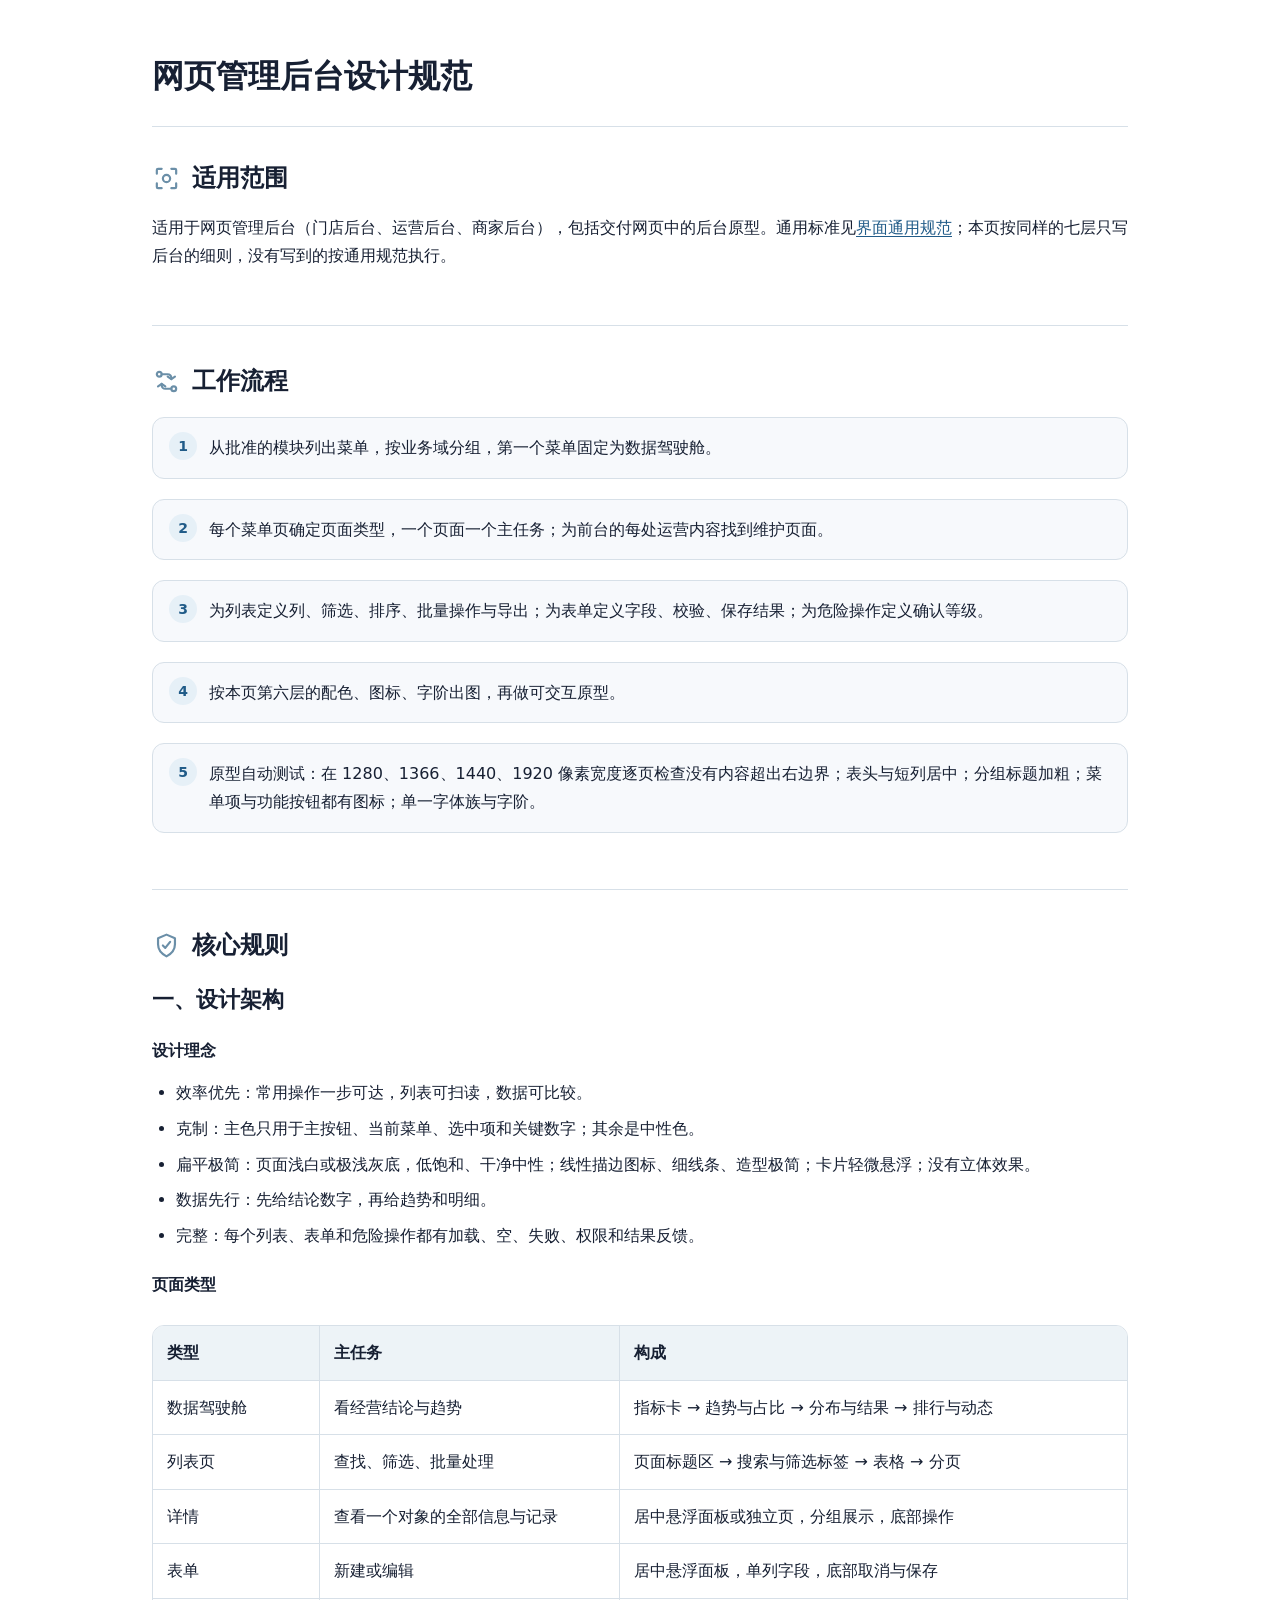
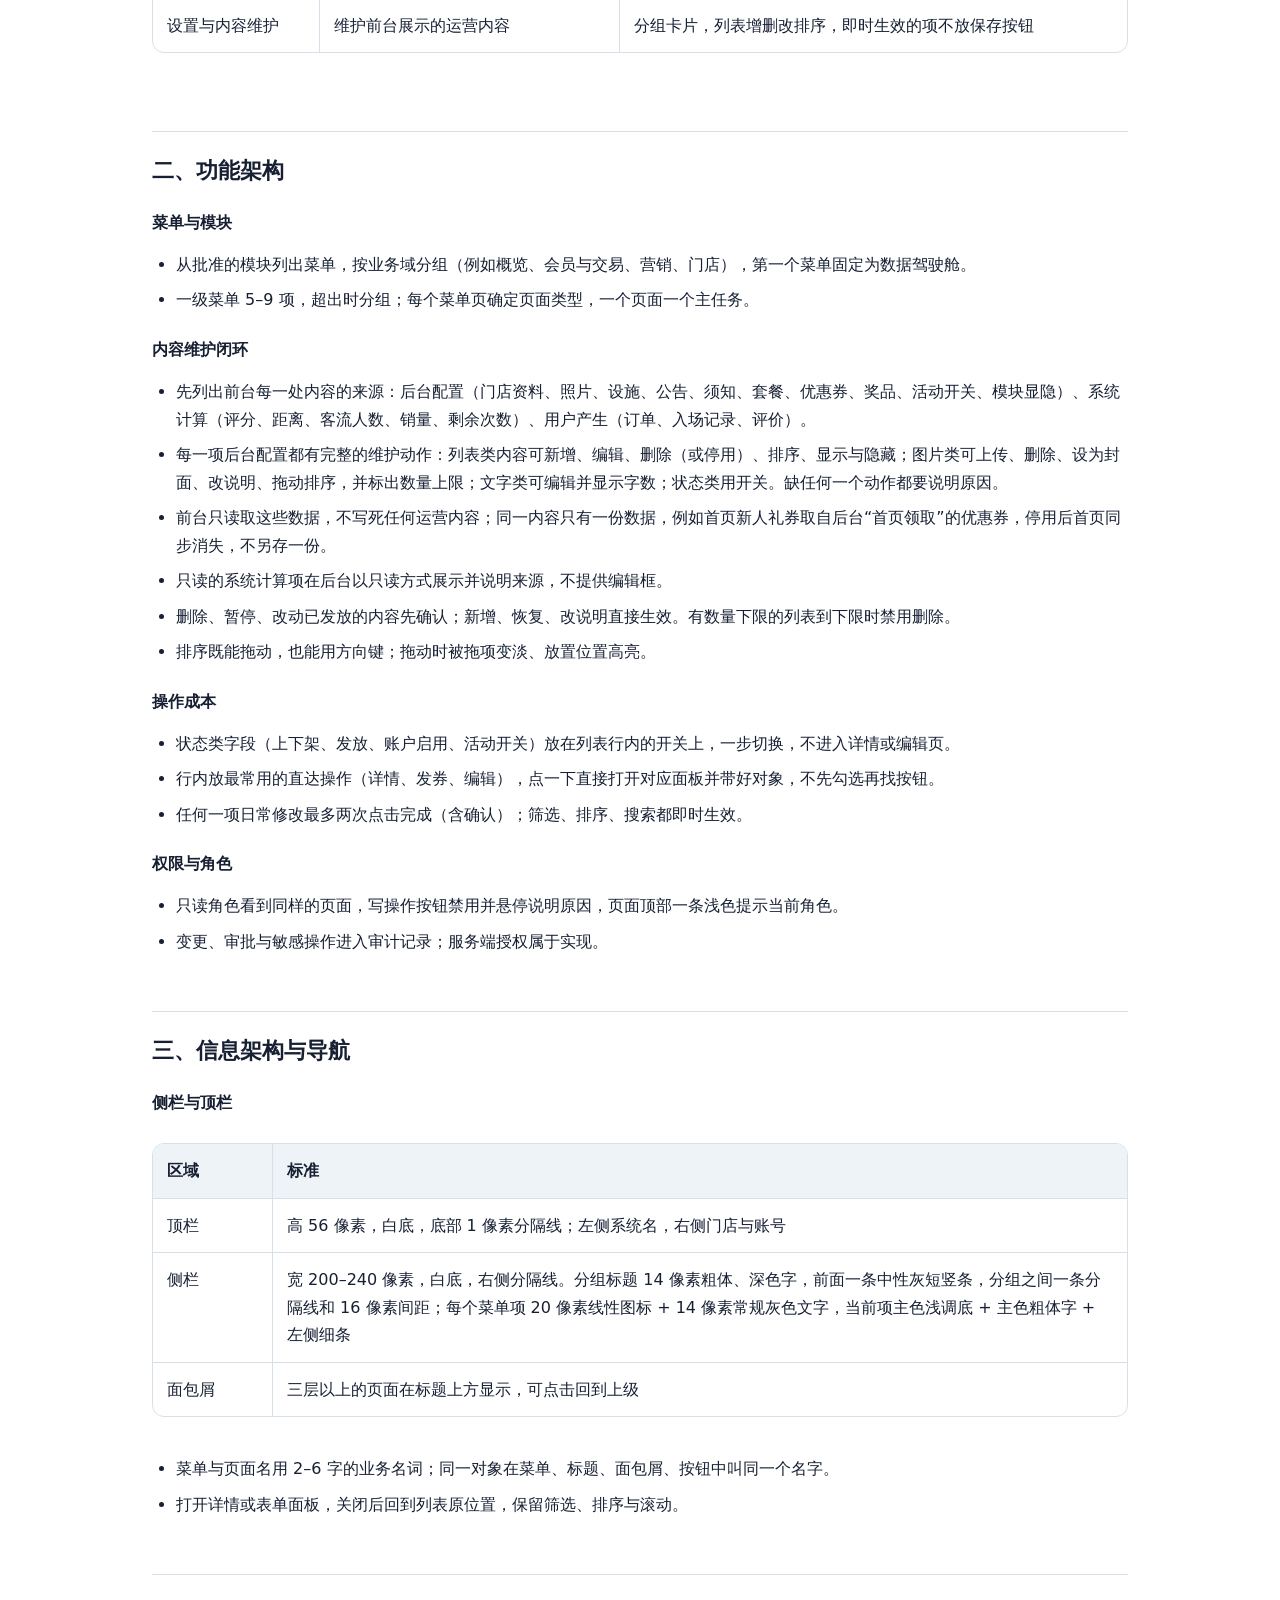
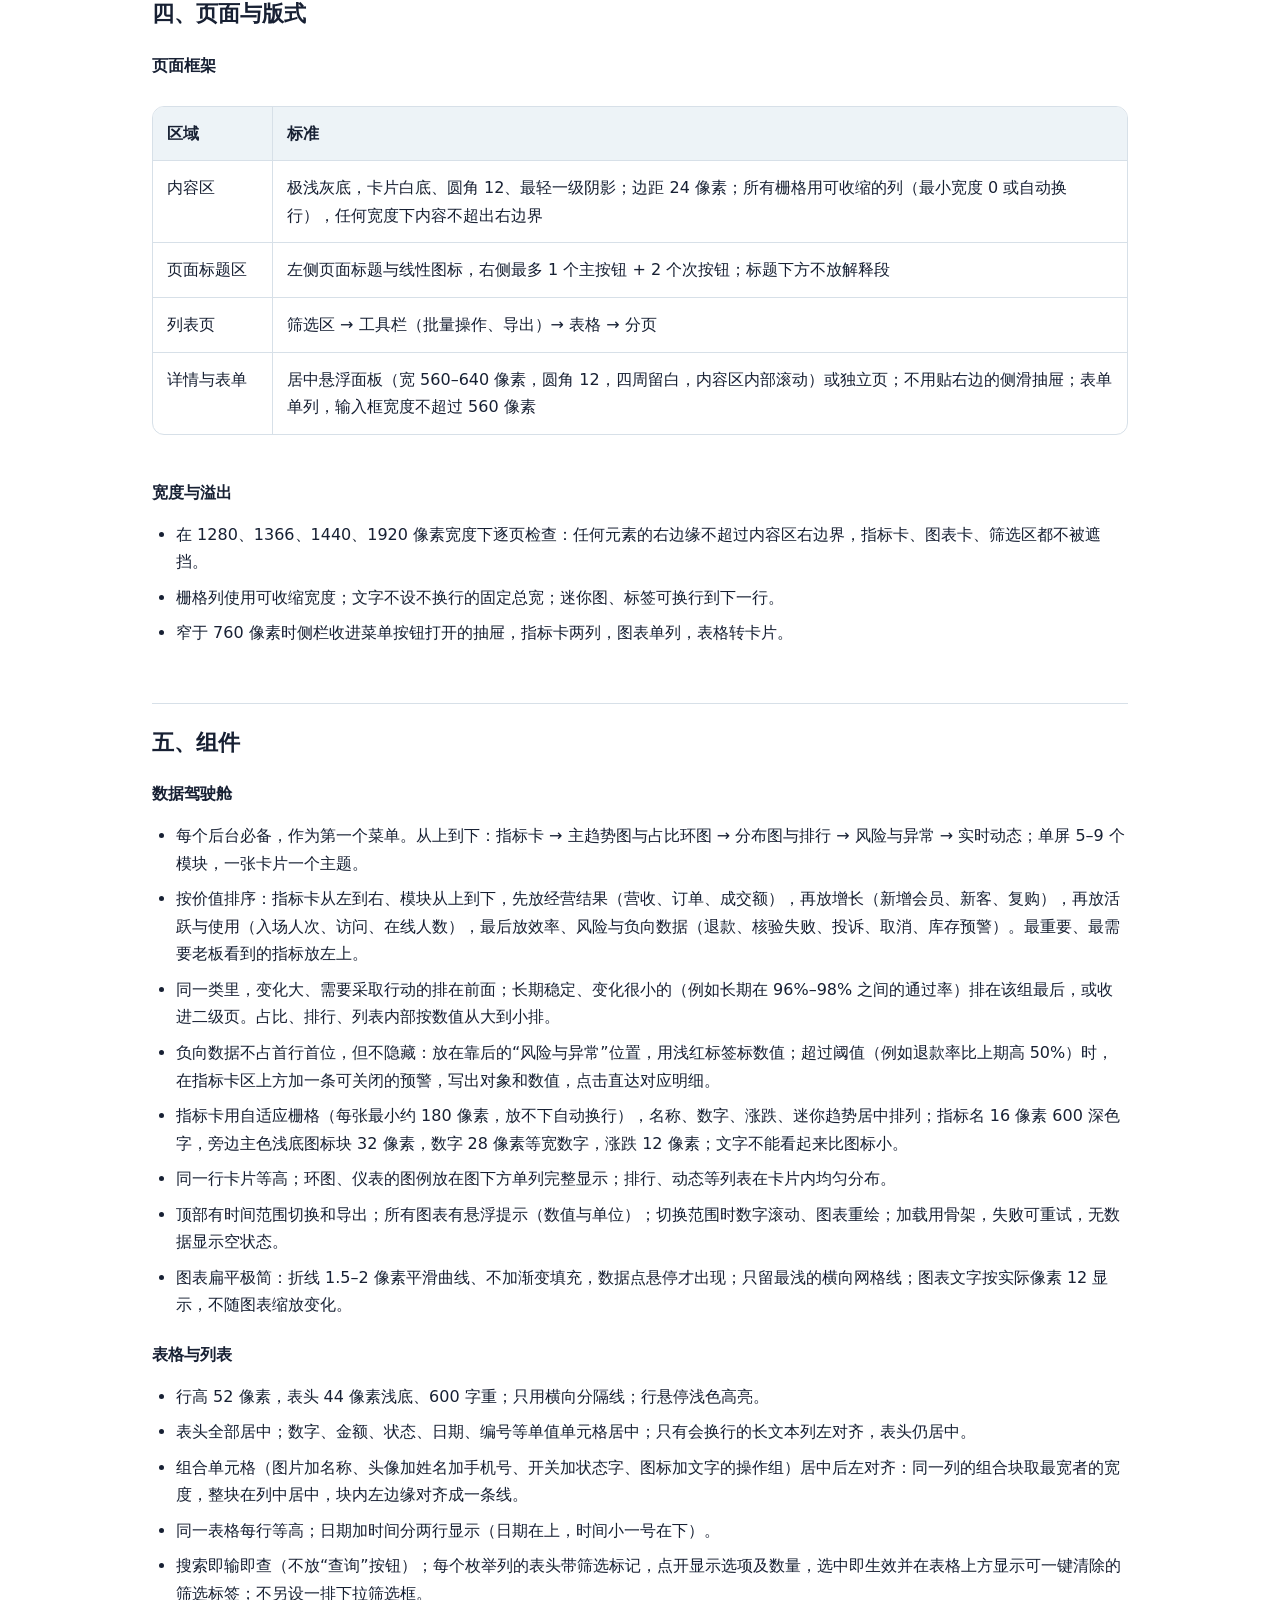
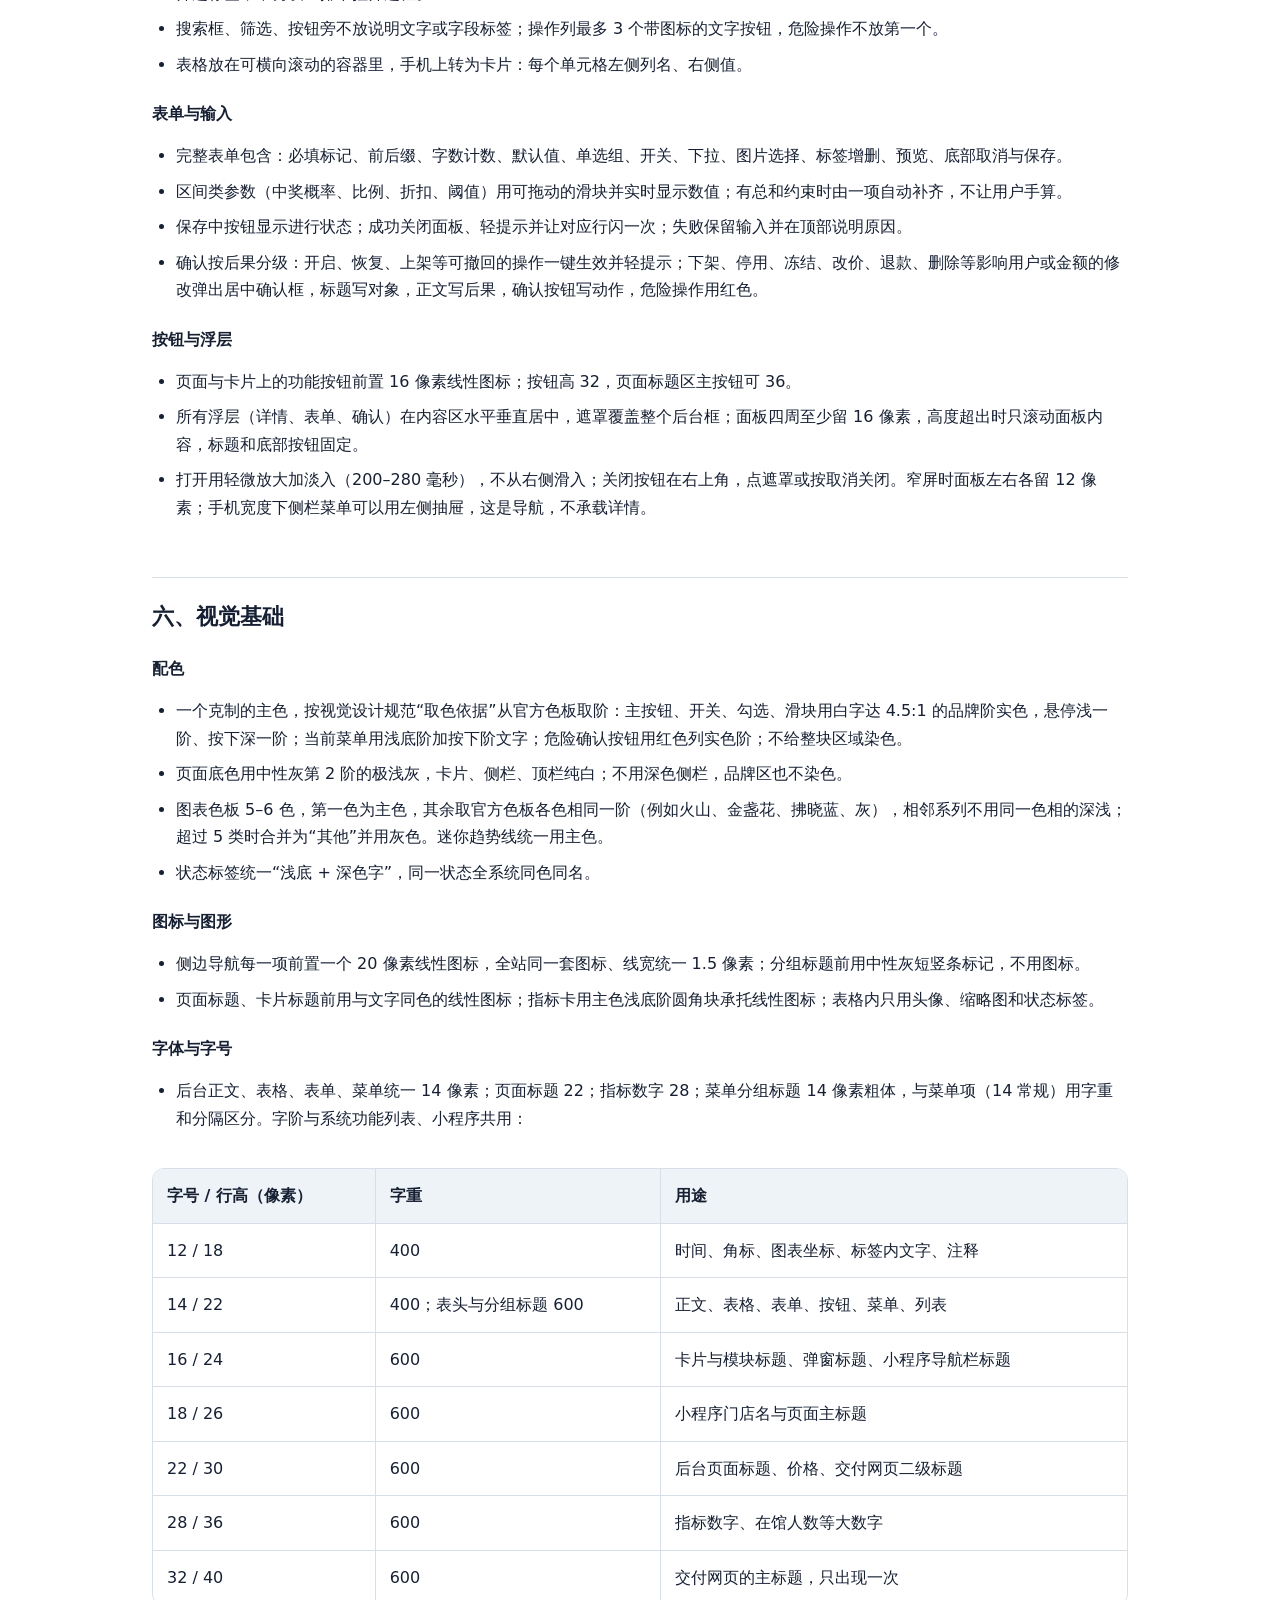
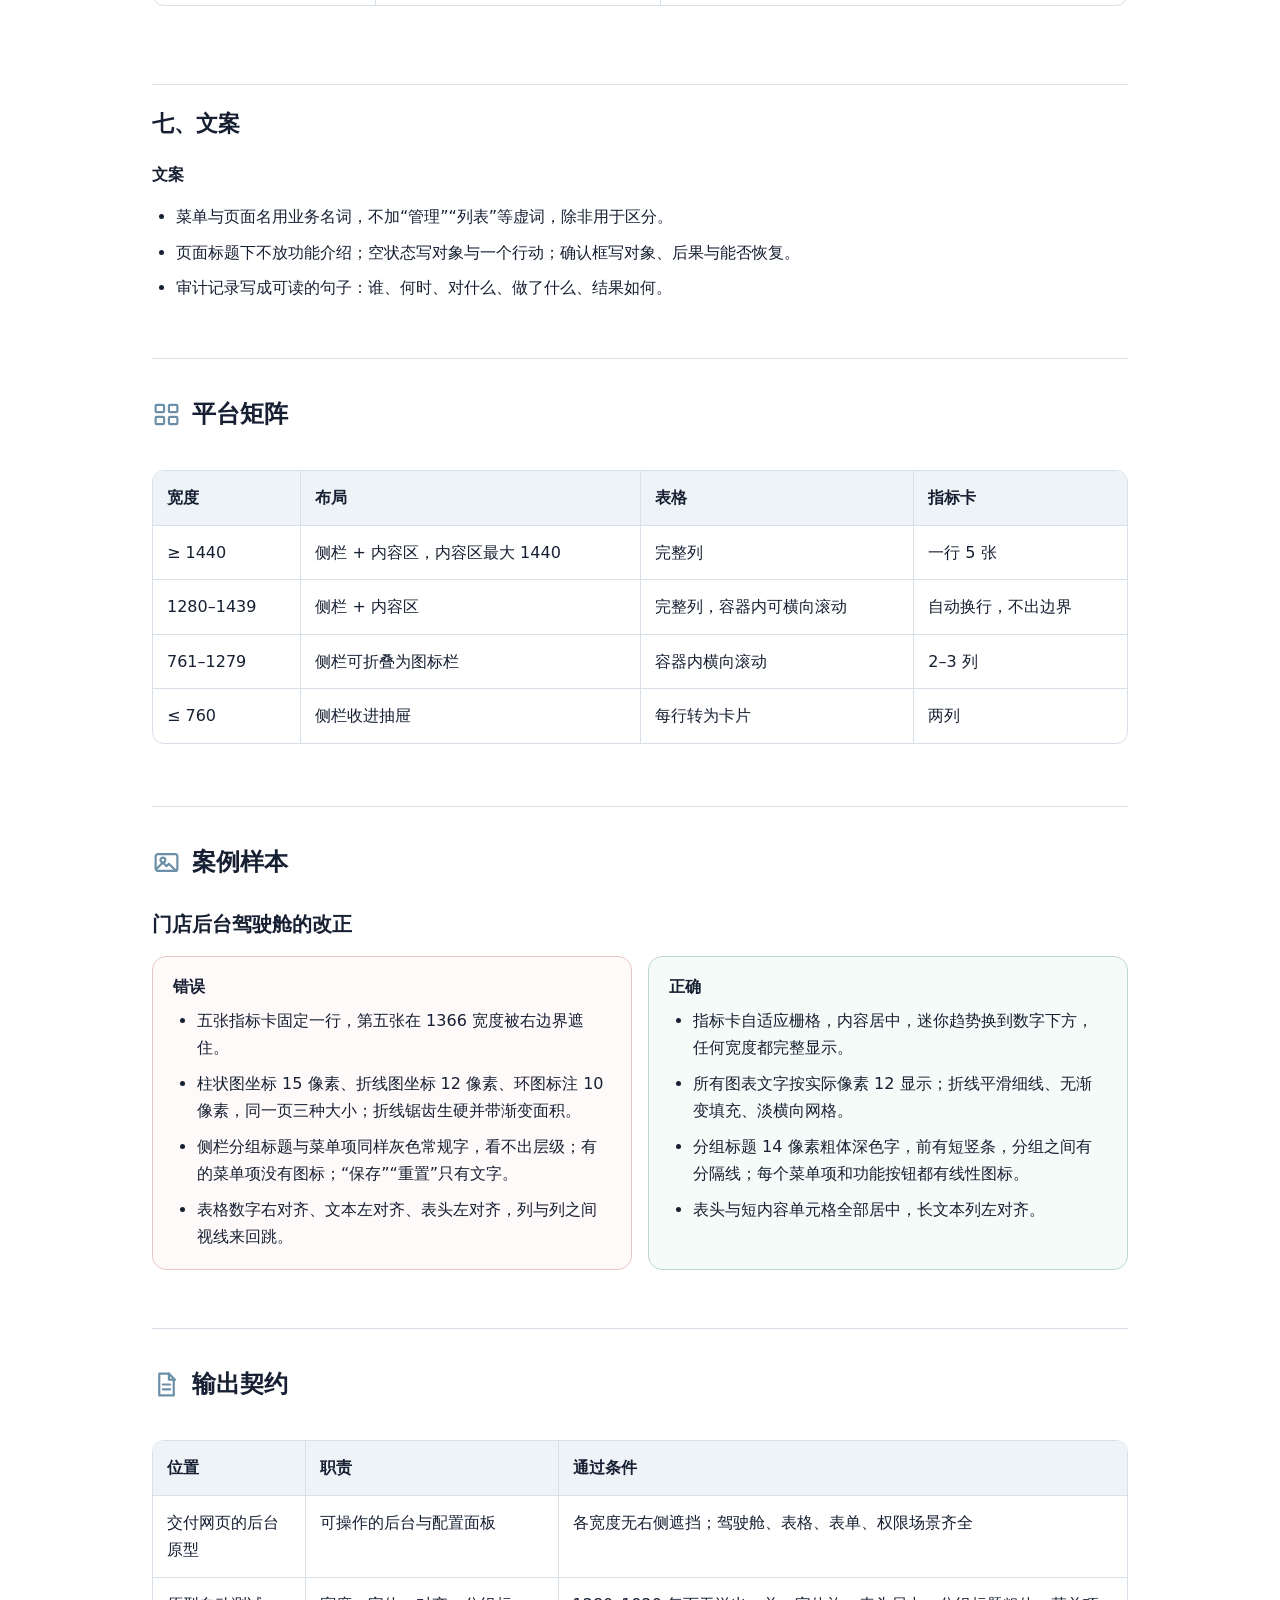
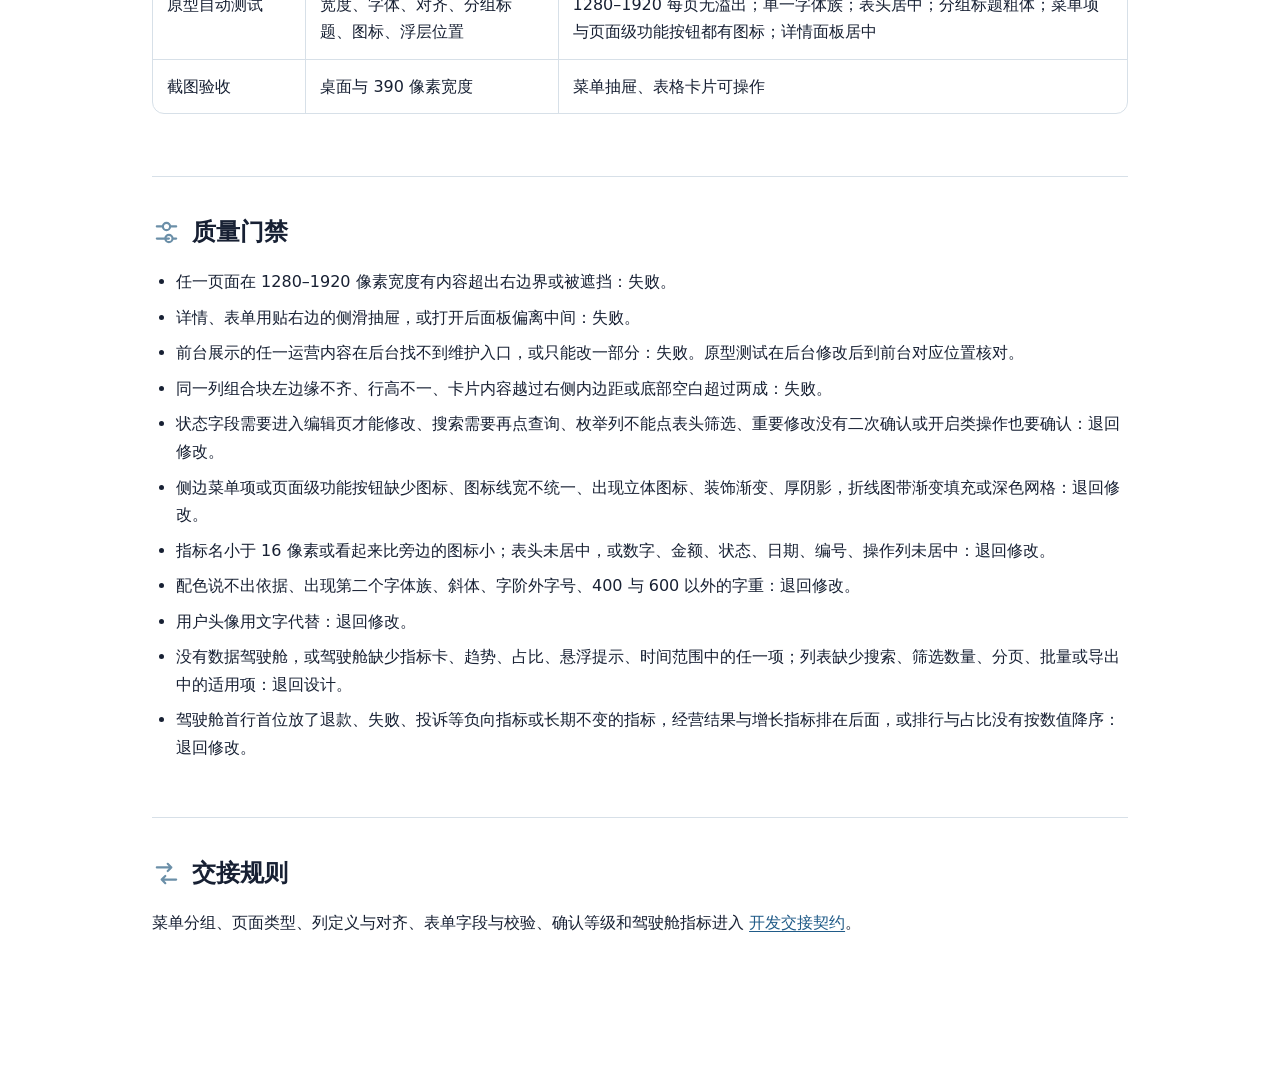
==== references/admin-design.html @ b8c816f3 "Initial public release Clean single-commit history for the public repository. Local runtime data, in" ====
<!doctype html>
<html lang="zh-CN">
<head>
  <meta charset="utf-8">
  <meta name="viewport" content="width=device-width, initial-scale=1">
  <title>网页管理后台设计规范</title>
  <link rel="stylesheet" href="guidelines.css">
</head>
<body>
<main id="main" aria-label="网页管理后台设计规范">
    <h1>网页管理后台设计规范</h1>
<!-- SECTION:scope:START id=scope data-rule-id=admin-scope -->
<section id="scope" data-rule-id="admin-scope" aria-labelledby="scope-heading">
<h2 id="scope-heading" class="section-heading"><svg class="icon-linear section-icon" viewBox="0 0 24 24" fill="none" stroke="currentColor" stroke-width="1.8" stroke-linecap="round" stroke-linejoin="round" aria-hidden="true" focusable="false"><path d="M4 8V5a1 1 0 0 1 1-1h3M16 4h3a1 1 0 0 1 1 1v3M20 16v3a1 1 0 0 1-1 1h-3M8 20H5a1 1 0 0 1-1-1v-3"/><circle cx="12" cy="12" r="3"/></svg><span>适用范围</span></h2>
<p>适用于网页管理后台（门店后台、运营后台、商家后台），包括交付网页中的后台原型。通用标准见<a href="ui-standards.html">界面通用规范</a>；本页按同样的七层只写后台的细则，没有写到的按通用规范执行。</p>
</section>
<!-- SECTION:scope:END -->

<!-- SECTION:workflow:START id=workflow data-rule-id=admin-workflow -->
<section id="workflow" data-rule-id="admin-workflow" aria-labelledby="workflow-heading">
<h2 id="workflow-heading" class="section-heading"><svg class="icon-linear section-icon" viewBox="0 0 24 24" fill="none" stroke="currentColor" stroke-width="1.8" stroke-linecap="round" stroke-linejoin="round" aria-hidden="true" focusable="false"><circle cx="6" cy="6" r="2"/><circle cx="18" cy="18" r="2"/><path d="M8 6h5a3 3 0 0 1 3 3v1M16 18h-5a3 3 0 0 1-3-3v-1"/><path d="m13 8 3 2 3-2M11 16l-3-2-3 2"/></svg><span>工作流程</span></h2>
<ol class="steps">
<li>从批准的模块列出菜单，按业务域分组，第一个菜单固定为数据驾驶舱。</li>
<li>每个菜单页确定页面类型，一个页面一个主任务；为前台的每处运营内容找到维护页面。</li>
<li>为列表定义列、筛选、排序、批量操作与导出；为表单定义字段、校验、保存结果；为危险操作定义确认等级。</li>
<li>按本页第六层的配色、图标、字阶出图，再做可交互原型。</li>
<li>原型自动测试：在 1280、1366、1440、1920 像素宽度逐页检查没有内容超出右边界；表头与短列居中；分组标题加粗；菜单项与功能按钮都有图标；单一字体族与字阶。</li>
</ol>
</section>
<!-- SECTION:workflow:END -->

<!-- SECTION:rules:START id=rules data-rule-id=admin-rules -->
<section id="rules" data-rule-id="admin-rules" aria-labelledby="rules-heading">
<h2 id="rules-heading" class="section-heading"><svg class="icon-linear section-icon" viewBox="0 0 24 24" fill="none" stroke="currentColor" stroke-width="1.8" stroke-linecap="round" stroke-linejoin="round" aria-hidden="true" focusable="false"><path d="M12 3 5 6v5c0 4.5 2.8 7.8 7 10 4.2-2.2 7-5.5 7-10V6l-7-3Z"/><path d="m9 12 2 2 4-5"/></svg><span>核心规则</span></h2>
<h3 class="layer">一、设计架构</h3>
<h4>设计理念</h4>
<ul>
<li>效率优先：常用操作一步可达，列表可扫读，数据可比较。</li>
<li>克制：主色只用于主按钮、当前菜单、选中项和关键数字；其余是中性色。</li>
<li>扁平极简：页面浅白或极浅灰底，低饱和、干净中性；线性描边图标、细线条、造型极简；卡片轻微悬浮；没有立体效果。</li>
<li>数据先行：先给结论数字，再给趋势和明细。</li>
<li>完整：每个列表、表单和危险操作都有加载、空、失败、权限和结果反馈。</li>
</ul>
<h4>页面类型</h4>
<div class="table-wrap"><table><thead><tr><th>类型</th><th>主任务</th><th>构成</th></tr></thead><tbody>
<tr><td>数据驾驶舱</td><td>看经营结论与趋势</td><td>指标卡 → 趋势与占比 → 分布与结果 → 排行与动态</td></tr>
<tr><td>列表页</td><td>查找、筛选、批量处理</td><td>页面标题区 → 搜索与筛选标签 → 表格 → 分页</td></tr>
<tr><td>详情</td><td>查看一个对象的全部信息与记录</td><td>居中悬浮面板或独立页，分组展示，底部操作</td></tr>
<tr><td>表单</td><td>新建或编辑</td><td>居中悬浮面板，单列字段，底部取消与保存</td></tr>
<tr><td>设置与内容维护</td><td>维护前台展示的运营内容</td><td>分组卡片，列表增删改排序，即时生效的项不放保存按钮</td></tr>
</tbody></table></div>
<h3 class="layer">二、功能架构</h3>
<h4>菜单与模块</h4>
<ul>
<li>从批准的模块列出菜单，按业务域分组（例如概览、会员与交易、营销、门店），第一个菜单固定为数据驾驶舱。</li>
<li>一级菜单 5–9 项，超出时分组；每个菜单页确定页面类型，一个页面一个主任务。</li>
</ul>
<h4>内容维护闭环</h4>
<ul>
<li>先列出前台每一处内容的来源：后台配置（门店资料、照片、设施、公告、须知、套餐、优惠券、奖品、活动开关、模块显隐）、系统计算（评分、距离、客流人数、销量、剩余次数）、用户产生（订单、入场记录、评价）。</li>
<li>每一项后台配置都有完整的维护动作：列表类内容可新增、编辑、删除（或停用）、排序、显示与隐藏；图片类可上传、删除、设为封面、改说明、拖动排序，并标出数量上限；文字类可编辑并显示字数；状态类用开关。缺任何一个动作都要说明原因。</li>
<li>前台只读取这些数据，不写死任何运营内容；同一内容只有一份数据，例如首页新人礼券取自后台“首页领取”的优惠券，停用后首页同步消失，不另存一份。</li>
<li>只读的系统计算项在后台以只读方式展示并说明来源，不提供编辑框。</li>
<li>删除、暂停、改动已发放的内容先确认；新增、恢复、改说明直接生效。有数量下限的列表到下限时禁用删除。</li>
<li>排序既能拖动，也能用方向键；拖动时被拖项变淡、放置位置高亮。</li>
</ul>
<h4>操作成本</h4>
<ul>
<li>状态类字段（上下架、发放、账户启用、活动开关）放在列表行内的开关上，一步切换，不进入详情或编辑页。</li>
<li>行内放最常用的直达操作（详情、发券、编辑），点一下直接打开对应面板并带好对象，不先勾选再找按钮。</li>
<li>任何一项日常修改最多两次点击完成（含确认）；筛选、排序、搜索都即时生效。</li>
</ul>
<h4>权限与角色</h4>
<ul>
<li>只读角色看到同样的页面，写操作按钮禁用并悬停说明原因，页面顶部一条浅色提示当前角色。</li>
<li>变更、审批与敏感操作进入审计记录；服务端授权属于实现。</li>
</ul>
<h3 class="layer">三、信息架构与导航</h3>
<h4>侧栏与顶栏</h4>
<div class="table-wrap"><table><thead><tr><th>区域</th><th>标准</th></tr></thead><tbody>
<tr><td>顶栏</td><td>高 56 像素，白底，底部 1 像素分隔线；左侧系统名，右侧门店与账号</td></tr>
<tr><td>侧栏</td><td>宽 200–240 像素，白底，右侧分隔线。分组标题 14 像素粗体、深色字，前面一条中性灰短竖条，分组之间一条分隔线和 16 像素间距；每个菜单项 20 像素线性图标 + 14 像素常规灰色文字，当前项主色浅调底 + 主色粗体字 + 左侧细条</td></tr>
<tr><td>面包屑</td><td>三层以上的页面在标题上方显示，可点击回到上级</td></tr>
</tbody></table></div>
<ul>
<li>菜单与页面名用 2–6 字的业务名词；同一对象在菜单、标题、面包屑、按钮中叫同一个名字。</li>
<li>打开详情或表单面板，关闭后回到列表原位置，保留筛选、排序与滚动。</li>
</ul>
<h3 class="layer">四、页面与版式</h3>
<h4>页面框架</h4>
<div class="table-wrap"><table><thead><tr><th>区域</th><th>标准</th></tr></thead><tbody>
<tr><td>内容区</td><td>极浅灰底，卡片白底、圆角 12、最轻一级阴影；边距 24 像素；所有栅格用可收缩的列（最小宽度 0 或自动换行），任何宽度下内容不超出右边界</td></tr>
<tr><td>页面标题区</td><td>左侧页面标题与线性图标，右侧最多 1 个主按钮 + 2 个次按钮；标题下方不放解释段</td></tr>
<tr><td>列表页</td><td>筛选区 → 工具栏（批量操作、导出）→ 表格 → 分页</td></tr>
<tr><td>详情与表单</td><td>居中悬浮面板（宽 560–640 像素，圆角 12，四周留白，内容区内部滚动）或独立页；不用贴右边的侧滑抽屉；表单单列，输入框宽度不超过 560 像素</td></tr>
</tbody></table></div>
<h4>宽度与溢出</h4>
<ul>
<li>在 1280、1366、1440、1920 像素宽度下逐页检查：任何元素的右边缘不超过内容区右边界，指标卡、图表卡、筛选区都不被遮挡。</li>
<li>栅格列使用可收缩宽度；文字不设不换行的固定总宽；迷你图、标签可换行到下一行。</li>
<li>窄于 760 像素时侧栏收进菜单按钮打开的抽屉，指标卡两列，图表单列，表格转卡片。</li>
</ul>
<h3 class="layer">五、组件</h3>
<h4>数据驾驶舱</h4>
<ul>
<li>每个后台必备，作为第一个菜单。从上到下：指标卡 → 主趋势图与占比环图 → 分布图与排行 → 风险与异常 → 实时动态；单屏 5–9 个模块，一张卡片一个主题。</li>
<li>按价值排序：指标卡从左到右、模块从上到下，先放经营结果（营收、订单、成交额），再放增长（新增会员、新客、复购），再放活跃与使用（入场人次、访问、在线人数），最后放效率、风险与负向数据（退款、核验失败、投诉、取消、库存预警）。最重要、最需要老板看到的指标放左上。</li>
<li>同一类里，变化大、需要采取行动的排在前面；长期稳定、变化很小的（例如长期在 96%–98% 之间的通过率）排在该组最后，或收进二级页。占比、排行、列表内部按数值从大到小排。</li>
<li>负向数据不占首行首位，但不隐藏：放在靠后的“风险与异常”位置，用浅红标签标数值；超过阈值（例如退款率比上期高 50%）时，在指标卡区上方加一条可关闭的预警，写出对象和数值，点击直达对应明细。</li>
<li>指标卡用自适应栅格（每张最小约 180 像素，放不下自动换行），名称、数字、涨跌、迷你趋势居中排列；指标名 16 像素 600 深色字，旁边主色浅底图标块 32 像素，数字 28 像素等宽数字，涨跌 12 像素；文字不能看起来比图标小。</li>
<li>同一行卡片等高；环图、仪表的图例放在图下方单列完整显示；排行、动态等列表在卡片内均匀分布。</li>
<li>顶部有时间范围切换和导出；所有图表有悬浮提示（数值与单位）；切换范围时数字滚动、图表重绘；加载用骨架，失败可重试，无数据显示空状态。</li>
<li>图表扁平极简：折线 1.5–2 像素平滑曲线、不加渐变填充，数据点悬停才出现；只留最浅的横向网格线；图表文字按实际像素 12 显示，不随图表缩放变化。</li>
</ul>
<h4>表格与列表</h4>
<ul>
<li>行高 52 像素，表头 44 像素浅底、600 字重；只用横向分隔线；行悬停浅色高亮。</li>
<li>表头全部居中；数字、金额、状态、日期、编号等单值单元格居中；只有会换行的长文本列左对齐，表头仍居中。</li>
<li>组合单元格（图片加名称、头像加姓名加手机号、开关加状态字、图标加文字的操作组）居中后左对齐：同一列的组合块取最宽者的宽度，整块在列中居中，块内左边缘对齐成一条线。</li>
<li>同一表格每行等高；日期加时间分两行显示（日期在上，时间小一号在下）。</li>
<li>搜索即输即查（不放“查询”按钮）；每个枚举列的表头带筛选标记，点开显示选项及数量，选中即生效并在表格上方显示可一键清除的筛选标签；不另设一排下拉筛选框。</li>
<li>搜索框、筛选、按钮旁不放说明文字或字段标签；操作列最多 3 个带图标的文字按钮，危险操作不放第一个。</li>
<li>表格放在可横向滚动的容器里，手机上转为卡片：每个单元格左侧列名、右侧值。</li>
</ul>
<h4>表单与输入</h4>
<ul>
<li>完整表单包含：必填标记、前后缀、字数计数、默认值、单选组、开关、下拉、图片选择、标签增删、预览、底部取消与保存。</li>
<li>区间类参数（中奖概率、比例、折扣、阈值）用可拖动的滑块并实时显示数值；有总和约束时由一项自动补齐，不让用户手算。</li>
<li>保存中按钮显示进行状态；成功关闭面板、轻提示并让对应行闪一次；失败保留输入并在顶部说明原因。</li>
<li>确认按后果分级：开启、恢复、上架等可撤回的操作一键生效并轻提示；下架、停用、冻结、改价、退款、删除等影响用户或金额的修改弹出居中确认框，标题写对象，正文写后果，确认按钮写动作，危险操作用红色。</li>
</ul>
<h4>按钮与浮层</h4>
<ul>
<li>页面与卡片上的功能按钮前置 16 像素线性图标；按钮高 32，页面标题区主按钮可 36。</li>
<li>所有浮层（详情、表单、确认）在内容区水平垂直居中，遮罩覆盖整个后台框；面板四周至少留 16 像素，高度超出时只滚动面板内容，标题和底部按钮固定。</li>
<li>打开用轻微放大加淡入（200–280 毫秒），不从右侧滑入；关闭按钮在右上角，点遮罩或按取消关闭。窄屏时面板左右各留 12 像素；手机宽度下侧栏菜单可以用左侧抽屉，这是导航，不承载详情。</li>
</ul>
<h3 class="layer">六、视觉基础</h3>
<h4>配色</h4>
<ul>
<li>一个克制的主色，按视觉设计规范“取色依据”从官方色板取阶：主按钮、开关、勾选、滑块用白字达 4.5:1 的品牌阶实色，悬停浅一阶、按下深一阶；当前菜单用浅底阶加按下阶文字；危险确认按钮用红色列实色阶；不给整块区域染色。</li>
<li>页面底色用中性灰第 2 阶的极浅灰，卡片、侧栏、顶栏纯白；不用深色侧栏，品牌区也不染色。</li>
<li>图表色板 5–6 色，第一色为主色，其余取官方色板各色相同一阶（例如火山、金盏花、拂晓蓝、灰），相邻系列不用同一色相的深浅；超过 5 类时合并为“其他”并用灰色。迷你趋势线统一用主色。</li>
<li>状态标签统一“浅底 + 深色字”，同一状态全系统同色同名。</li>
</ul>
<h4>图标与图形</h4>
<ul>
<li>侧边导航每一项前置一个 20 像素线性图标，全站同一套图标、线宽统一 1.5 像素；分组标题前用中性灰短竖条标记，不用图标。</li>
<li>页面标题、卡片标题前用与文字同色的线性图标；指标卡用主色浅底阶圆角块承托线性图标；表格内只用头像、缩略图和状态标签。</li>
</ul>
<h4>字体与字号</h4>
<ul>
<li>后台正文、表格、表单、菜单统一 14 像素；页面标题 22；指标数字 28；菜单分组标题 14 像素粗体，与菜单项（14 常规）用字重和分隔区分。字阶与系统功能列表、小程序共用：</li>
</ul>
<div class="table-wrap"><table class="num"><thead><tr><th>字号 / 行高（像素）</th><th>字重</th><th>用途</th></tr></thead><tbody>
<tr><td>12 / 18</td><td>400</td><td>时间、角标、图表坐标、标签内文字、注释</td></tr>
<tr><td>14 / 22</td><td>400；表头与分组标题 600</td><td>正文、表格、表单、按钮、菜单、列表</td></tr>
<tr><td>16 / 24</td><td>600</td><td>卡片与模块标题、弹窗标题、小程序导航栏标题</td></tr>
<tr><td>18 / 26</td><td>600</td><td>小程序门店名与页面主标题</td></tr>
<tr><td>22 / 30</td><td>600</td><td>后台页面标题、价格、交付网页二级标题</td></tr>
<tr><td>28 / 36</td><td>600</td><td>指标数字、在馆人数等大数字</td></tr>
<tr><td>32 / 40</td><td>600</td><td>交付网页的主标题，只出现一次</td></tr>
</tbody></table></div>
<h3 class="layer">七、文案</h3>
<h4>文案</h4>
<ul>
<li>菜单与页面名用业务名词，不加“管理”“列表”等虚词，除非用于区分。</li>
<li>页面标题下不放功能介绍；空状态写对象与一个行动；确认框写对象、后果与能否恢复。</li>
<li>审计记录写成可读的句子：谁、何时、对什么、做了什么、结果如何。</li>
</ul>
</section>
<!-- SECTION:rules:END -->

<!-- SECTION:platform-matrix:START id=platform-matrix data-rule-id=admin-platform-matrix -->
<section id="platform-matrix" data-rule-id="admin-platform-matrix" aria-labelledby="platform-matrix-heading">
<h2 id="platform-matrix-heading" class="section-heading"><svg class="icon-linear section-icon" viewBox="0 0 24 24" fill="none" stroke="currentColor" stroke-width="1.8" stroke-linecap="round" stroke-linejoin="round" aria-hidden="true" focusable="false"><rect x="3" y="4" width="7" height="6" rx="1"/><rect x="14" y="4" width="7" height="6" rx="1"/><rect x="3" y="14" width="7" height="6" rx="1"/><rect x="14" y="14" width="7" height="6" rx="1"/></svg><span>平台矩阵</span></h2>
<div class="table-wrap"><table><thead><tr><th>宽度</th><th>布局</th><th>表格</th><th>指标卡</th></tr></thead><tbody>
<tr><td>≥ 1440</td><td>侧栏 + 内容区，内容区最大 1440</td><td>完整列</td><td>一行 5 张</td></tr>
<tr><td>1280–1439</td><td>侧栏 + 内容区</td><td>完整列，容器内可横向滚动</td><td>自动换行，不出边界</td></tr>
<tr><td>761–1279</td><td>侧栏可折叠为图标栏</td><td>容器内横向滚动</td><td>2–3 列</td></tr>
<tr><td>≤ 760</td><td>侧栏收进抽屉</td><td>每行转为卡片</td><td>两列</td></tr>
</tbody></table></div>
</section>
<!-- SECTION:platform-matrix:END -->

<!-- SECTION:examples:START id=examples data-rule-id=admin-examples -->
<section id="examples" data-rule-id="admin-examples" aria-labelledby="examples-heading">
<h2 id="examples-heading" class="section-heading"><svg class="icon-linear section-icon" viewBox="0 0 24 24" fill="none" stroke="currentColor" stroke-width="1.8" stroke-linecap="round" stroke-linejoin="round" aria-hidden="true" focusable="false"><rect x="3" y="5" width="18" height="14" rx="2"/><circle cx="9" cy="10" r="2"/><path d="m4 17 5-5 3 3 2-2 6 6"/></svg><span>案例样本</span></h2>
<h3>门店后台驾驶舱的改正</h3>
<div class="pair"><div class="wrong"><h4>错误</h4><ul>
<li>五张指标卡固定一行，第五张在 1366 宽度被右边界遮住。</li>
<li>柱状图坐标 15 像素、折线图坐标 12 像素、环图标注 10 像素，同一页三种大小；折线锯齿生硬并带渐变面积。</li>
<li>侧栏分组标题与菜单项同样灰色常规字，看不出层级；有的菜单项没有图标；“保存”“重置”只有文字。</li>
<li>表格数字右对齐、文本左对齐、表头左对齐，列与列之间视线来回跳。</li>
</ul></div><div class="right"><h4>正确</h4><ul>
<li>指标卡自适应栅格，内容居中，迷你趋势换到数字下方，任何宽度都完整显示。</li>
<li>所有图表文字按实际像素 12 显示；折线平滑细线、无渐变填充、淡横向网格。</li>
<li>分组标题 14 像素粗体深色字，前有短竖条，分组之间有分隔线；每个菜单项和功能按钮都有线性图标。</li>
<li>表头与短内容单元格全部居中，长文本列左对齐。</li>
</ul></div></div>
</section>
<!-- SECTION:examples:END -->

<!-- SECTION:output-contract:START id=output-contract data-rule-id=admin-output-contract -->
<section id="output-contract" data-rule-id="admin-output-contract" aria-labelledby="output-contract-heading">
<h2 id="output-contract-heading" class="section-heading"><svg class="icon-linear section-icon" viewBox="0 0 24 24" fill="none" stroke="currentColor" stroke-width="1.8" stroke-linecap="round" stroke-linejoin="round" aria-hidden="true" focusable="false"><path d="M6 3h8l4 4v14H6z"/><path d="M14 3v5h5M9 12h6M9 16h6"/></svg><span>输出契约</span></h2>
<div class="table-wrap"><table><thead><tr><th>位置</th><th>职责</th><th>通过条件</th></tr></thead><tbody>
<tr><td>交付网页的后台原型</td><td>可操作的后台与配置面板</td><td>各宽度无右侧遮挡；驾驶舱、表格、表单、权限场景齐全</td></tr>
<tr><td>原型自动测试</td><td>宽度、字体、对齐、分组标题、图标、浮层位置</td><td>1280–1920 每页无溢出；单一字体族；表头居中；分组标题粗体；菜单项与页面级功能按钮都有图标；详情面板居中</td></tr>
<tr><td>截图验收</td><td>桌面与 390 像素宽度</td><td>菜单抽屉、表格卡片可操作</td></tr>
</tbody></table></div>
</section>
<!-- SECTION:output-contract:END -->

<!-- SECTION:quality-gates:START id=quality-gates data-rule-id=admin-quality-gates -->
<section id="quality-gates" data-rule-id="admin-quality-gates" aria-labelledby="quality-gates-heading">
<h2 id="quality-gates-heading" class="section-heading"><svg class="icon-linear section-icon" viewBox="0 0 24 24" fill="none" stroke="currentColor" stroke-width="1.8" stroke-linecap="round" stroke-linejoin="round" aria-hidden="true" focusable="false"><path d="M4 7h5M15 7h5M9 7a3 3 0 1 0 6 0 3 3 0 0 0-6 0ZM4 17h10M18 17h2M14 14a3 3 0 1 0 0 6 3 3 0 0 0 0-6Z"/></svg><span>质量门禁</span></h2>
<ul>
<li>任一页面在 1280–1920 像素宽度有内容超出右边界或被遮挡：失败。</li>
<li>详情、表单用贴右边的侧滑抽屉，或打开后面板偏离中间：失败。</li>
<li>前台展示的任一运营内容在后台找不到维护入口，或只能改一部分：失败。原型测试在后台修改后到前台对应位置核对。</li>
<li>同一列组合块左边缘不齐、行高不一、卡片内容越过右侧内边距或底部空白超过两成：失败。</li>
<li>状态字段需要进入编辑页才能修改、搜索需要再点查询、枚举列不能点表头筛选、重要修改没有二次确认或开启类操作也要确认：退回修改。</li>
<li>侧边菜单项或页面级功能按钮缺少图标、图标线宽不统一、出现立体图标、装饰渐变、厚阴影，折线图带渐变填充或深色网格：退回修改。</li>
<li>指标名小于 16 像素或看起来比旁边的图标小；表头未居中，或数字、金额、状态、日期、编号、操作列未居中：退回修改。</li>
<li>配色说不出依据、出现第二个字体族、斜体、字阶外字号、400 与 600 以外的字重：退回修改。</li>
<li>用户头像用文字代替：退回修改。</li>
<li>没有数据驾驶舱，或驾驶舱缺少指标卡、趋势、占比、悬浮提示、时间范围中的任一项；列表缺少搜索、筛选数量、分页、批量或导出中的适用项：退回设计。</li>
<li>驾驶舱首行首位放了退款、失败、投诉等负向指标或长期不变的指标，经营结果与增长指标排在后面，或排行与占比没有按数值降序：退回修改。</li>
</ul>
</section>
<!-- SECTION:quality-gates:END -->

<!-- SECTION:handoff:START id=handoff data-rule-id=admin-handoff -->
<section id="handoff" data-rule-id="admin-handoff" aria-labelledby="handoff-heading">
<h2 id="handoff-heading" class="section-heading"><svg class="icon-linear section-icon" viewBox="0 0 24 24" fill="none" stroke="currentColor" stroke-width="1.8" stroke-linecap="round" stroke-linejoin="round" aria-hidden="true" focusable="false"><path d="M4 7h12M13 4l3 3-3 3M20 17H8M11 14l-3 3 3 3"/></svg><span>交接规则</span></h2>
<p>菜单分组、页面类型、列定义与对齐、表单字段与校验、确认等级和驾驶舱指标进入 <a href="handoff.md">开发交接契约</a>。</p>
</section>
<!-- SECTION:handoff:END -->

</main>
</body>
</html>
---- references/guidelines.css ----
/* 三条规则页共用的浅色样式。字阶 14 / 16 / 20 / 24 / 32，与视觉设计规范的网页字阶一致。 */
:root {
  color-scheme: light;
  --canvas: #ffffff;
  --surface: #f7f9fc;
  --surface-soft: #edf3f7;
  --ink: #172033;
  --muted: #526071;
  --line: #d7e0e8;
  --accent: #205b88;
  --accent-soft: #e6f0f7;
  --icon: #6b8fa8;
  --warm-soft: #fff3df;
  --success: #246b4e;
  --danger: #9b2c2c;
  --radius: 14px;
}
* { box-sizing: border-box; }
html { background: var(--canvas); scroll-behavior: smooth; }
body {
  margin: 0;
  background: var(--canvas);
  color: var(--ink);
  font: 16px/1.72 "PingFang SC", "Microsoft YaHei", "Noto Sans SC", system-ui, sans-serif;
  text-rendering: optimizeLegibility;
}
a { color: var(--accent); text-underline-offset: 3px; }
a:hover { text-decoration-thickness: 2px; }
.skip-link {
  position: absolute;
  left: 16px;
  top: -60px;
  z-index: 10;
  padding: 10px 14px;
  border: 1px solid var(--accent);
  border-radius: 8px;
  background: var(--canvas);
  color: var(--accent);
  font-size: 14px;
}
.skip-link:focus { top: 16px; }
.layout { display: grid; grid-template-columns: 260px minmax(0, 1fr); width: min(1380px, 100%); margin: 0 auto; }
.sidebar {
  position: sticky;
  top: 0;
  align-self: start;
  height: 100vh;
  overflow: auto;
  padding: 36px 26px;
  border-right: 1px solid var(--line);
  background: linear-gradient(180deg, #f8fafc 0%, #f3f7fa 100%);
}
.sidebar strong { display: block; margin-bottom: 24px; color: var(--ink); font-size: 20px; line-height: 1.35; }
.toc { display: grid; gap: 5px; margin: 0; padding: 0; list-style: none; }
.toc a {
  display: flex;
  align-items: center;
  gap: 10px;
  padding: 9px 11px;
  border: 1px solid transparent;
  border-radius: 9px;
  color: var(--ink);
  text-decoration: none;
  font-size: 14px;
}
.toc a:hover, .toc a:focus-visible { border-color: #c5d9e8; background: var(--accent-soft); color: var(--accent); }
main { width: min(1040px, 100%); min-width: 0; margin: 0 auto; padding: 56px 32px 88px; }
h1 {
  margin: 0;
  padding: 0 0 30px;
  border-bottom: 1px solid var(--line);
  font-size: 32px;
  line-height: 1.25;
}

.icon-linear {
  display: inline-block;
  flex: 0 0 auto;
  width: 1.15em;
  height: 1.15em;
  color: var(--icon);
  fill: none;
  stroke: currentColor;
  stroke-width: 1.8;
  stroke-linecap: round;
  stroke-linejoin: round;
  vertical-align: middle;
}
.toc .nav-icon { width: 19px; height: 19px; }
h2 .section-icon { width: 29px; height: 29px; }
.card .icon-linear { width: 20px; height: 20px; }
.source-head .icon-linear { width: 19px; height: 19px; }

h2 {
  display: flex;
  align-items: center;
  gap: 11px;
  margin: 0 0 20px;
  font-size: 24px;
  line-height: 1.3;
}
h3 { margin: 32px 0 12px; font-size: 20px; line-height: 1.4; }
h4 { margin: 24px 0 8px; font-size: 16px; line-height: 1.5; font-weight: 700; }
h5 { margin: 20px 0 6px; font-size: 15px; line-height: 1.5; font-weight: 700; color: var(--muted, #44515c); }
/* 分层规范：每一层一个三级标题，层与层之间有分隔 */
h3.layer { margin: 56px 0 16px; padding-top: 24px; border-top: 1px solid var(--line); font-size: 22px; }
h3.layer:first-of-type { margin-top: 24px; padding-top: 0; border-top: 0; }
h4.surface { margin-top: 32px; padding: 8px 12px; border-left: 3px solid var(--accent); background: var(--accent-soft); }
p { max-width: none; }
section { padding: 40px 0; border-bottom: 1px solid var(--line); scroll-margin-top: 22px; }
h1 + section { padding-top: 36px; }
section:last-of-type { border-bottom: 0; }
.callout { margin: 20px 0; padding: 17px 19px; border: 1px solid #c9dce8; border-left: 4px solid var(--accent); border-radius: 0 12px 12px 0; background: var(--accent-soft); }
.callout.warning { border-color: #ead6b5; border-left-color: #b06a12; background: var(--warm-soft); }
.callout.danger { border-color: #e6c7c7; border-left-color: var(--danger); background: #fff4f4; }
ul, ol { padding-left: 24px; }
li + li { margin-top: 8px; }
table { width: 100%; margin: 20px 0; border-collapse: separate; border-spacing: 0; overflow: hidden; border: 1px solid var(--line); border-radius: 12px; background: var(--canvas); font-size: 16px; }
th, td { padding: 13px 14px; border-right: 1px solid var(--line); border-bottom: 1px solid var(--line); text-align: left; vertical-align: top; }
th:last-child, td:last-child { border-right: 0; }
tr:last-child td { border-bottom: 0; }
th { color: var(--ink); background: var(--surface-soft); font-weight: 700; }
.table-wrap { overflow-x: auto; padding-bottom: 2px; }
.cards { display: grid; grid-template-columns: repeat(2, minmax(0, 1fr)); gap: 16px; margin-top: 18px; }
.card, .source-card { border: 1px solid var(--line); border-radius: var(--radius); background: var(--surface); }
.card { padding: 19px; }
.card h3, .card h4 { margin-top: 0; }
.source-group { margin-top: 32px; }
.source-card { display: grid; gap: 9px; padding: 19px; transition: border-color .16s ease, box-shadow .16s ease; }
.source-card:hover { border-color: #9fc1da; box-shadow: 0 8px 24px #18324a12; }
.source-card:target { outline: 3px solid #9cc5e4; outline-offset: 3px; }
.source-head { display: flex; align-items: flex-start; justify-content: space-between; gap: 12px; }
.source-head h3 { margin: 0; font-size: 20px; }
.source-head h4 { margin: 0; font-size: 16px; }
.status { flex: 0 0 auto; padding: 4px 9px; border: 1px solid #bcd9c9; border-radius: 999px; background: #e8f5ee; color: var(--success); font-size: 14px; font-weight: 700; }
.source-meta { color: var(--muted); font-size: 14px; overflow-wrap: anywhere; }
.source-card p { margin: 0; }
code, pre { font-family: "Cascadia Mono", "Consolas", monospace; }
code { padding: 2px 5px; border-radius: 5px; background: var(--surface-soft); font-size: 14px; }
pre { overflow: auto; padding: 16px; border: 1px solid var(--line); border-radius: 10px; background: var(--surface); font-size: 14px; white-space: pre-wrap; }
.steps { counter-reset: step; display: grid; gap: 12px; padding: 0; list-style: none; }
.steps li { position: relative; padding: 16px 16px 16px 56px; border: 1px solid var(--line); border-radius: 12px; background: var(--surface); counter-increment: step; }
.steps li::before { content: counter(step); position: absolute; left: 16px; top: 14px; width: 28px; height: 28px; display: grid; place-items: center; border-radius: 50%; background: var(--accent-soft); color: var(--accent); font-size: 14px; font-weight: 700; }
@media (max-width: 900px) {
  .layout { display: block; }
  .sidebar { position: static; height: auto; border-right: 0; border-bottom: 1px solid var(--line); }
  .toc { grid-template-columns: repeat(2, minmax(0, 1fr)); }
  main { padding: 40px 16px 72px; }
  .cards { grid-template-columns: 1fr; }
}
@media (max-width: 560px) {
  .toc { grid-template-columns: 1fr; }
  section { padding: 36px 0; }
}
@media print {
  .sidebar, .skip-link { display: none; }
  .layout { display: block; }
  main { padding: 0; }
  a { color: inherit; }
  section { break-inside: avoid-page; }
}

/* 正误对照与数值表 */
.pair { display: grid; grid-template-columns: repeat(2, minmax(0, 1fr)); gap: 16px; margin: 18px 0; }
.pair > div { padding: 18px 20px; border: 1px solid var(--line); border-radius: var(--radius); background: var(--surface); }
.pair > .wrong { border-color: #e6c7c7; background: #fffafa; }
.pair > .right { border-color: #bcd9c9; background: #f5fbf8; }
.pair h4 { margin-top: 0; }
.pair ul, .pair ol { margin: 0; }
table.num td:not(:first-child), table.num th:not(:first-child) { font-variant-numeric: tabular-nums; }
@media (max-width: 900px) { .pair { grid-template-columns: 1fr; } }
th:first-child, td:first-child { min-width: 7.5em; }
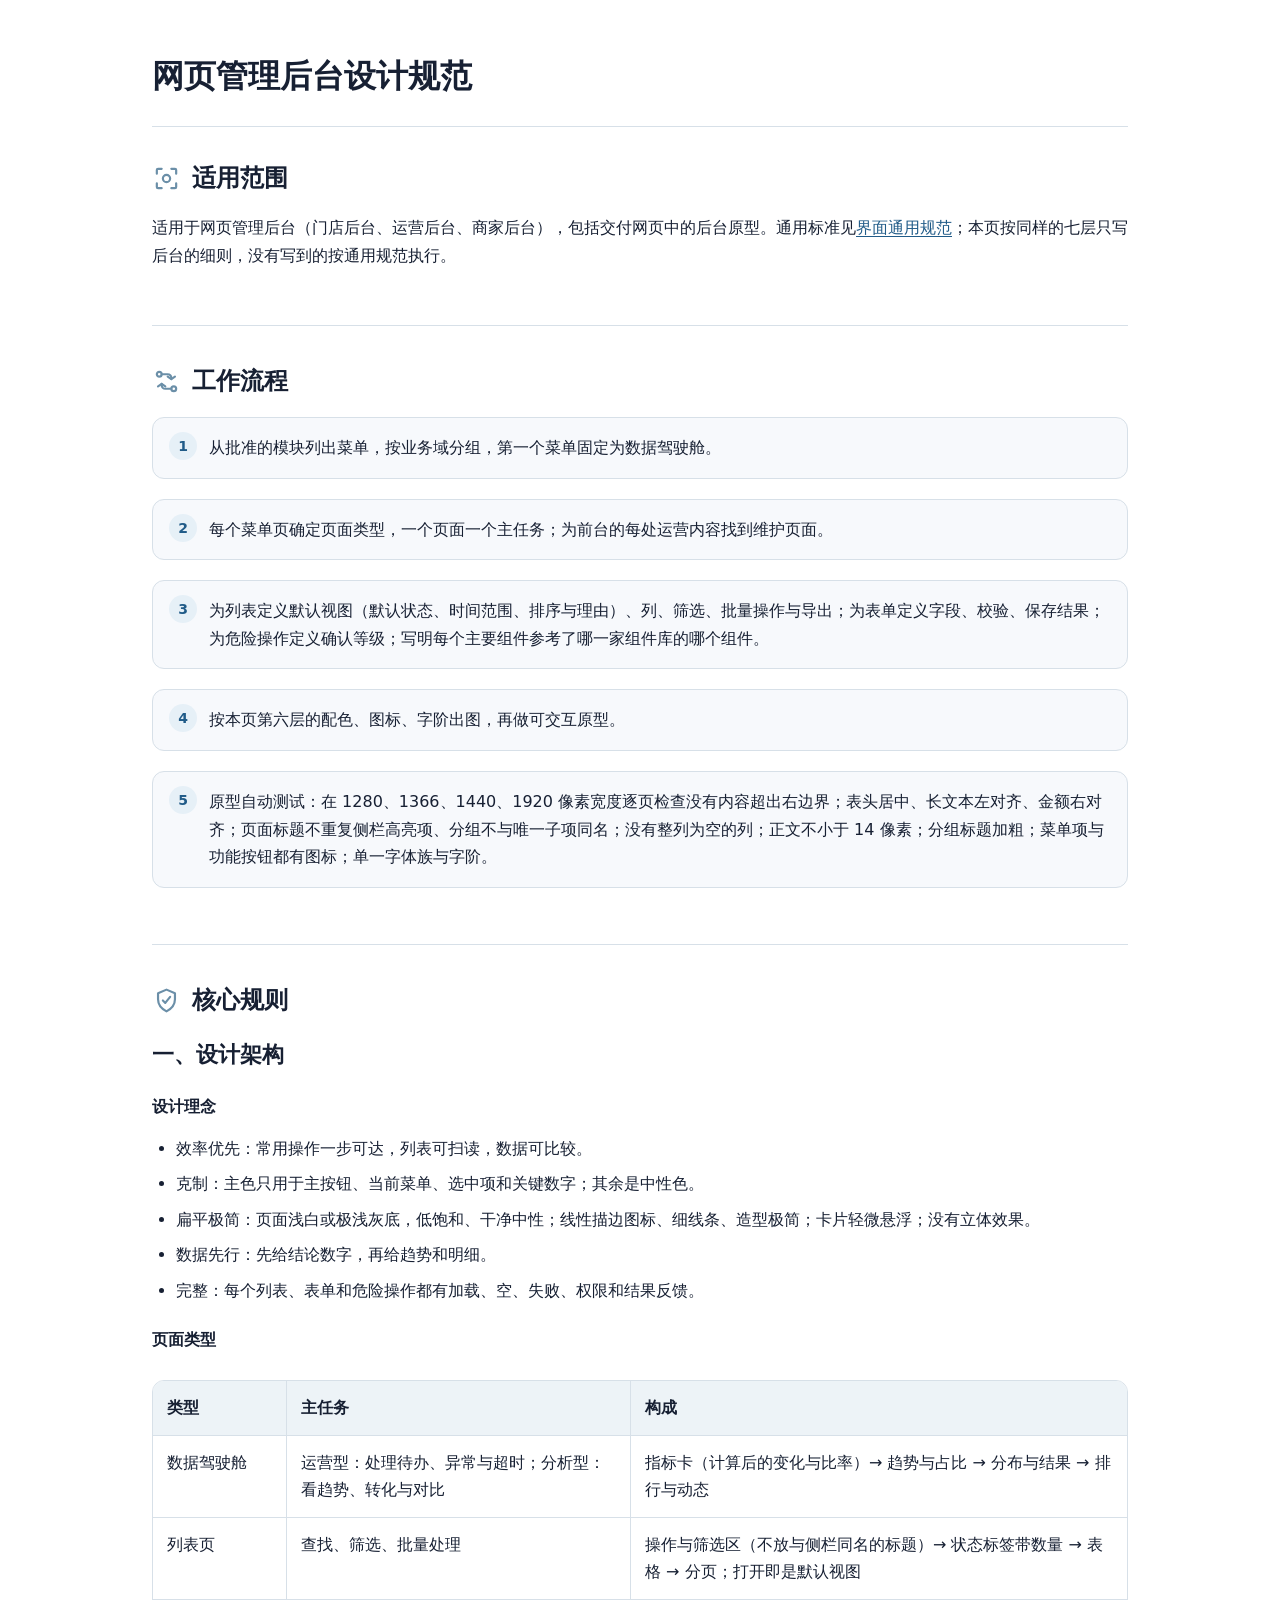
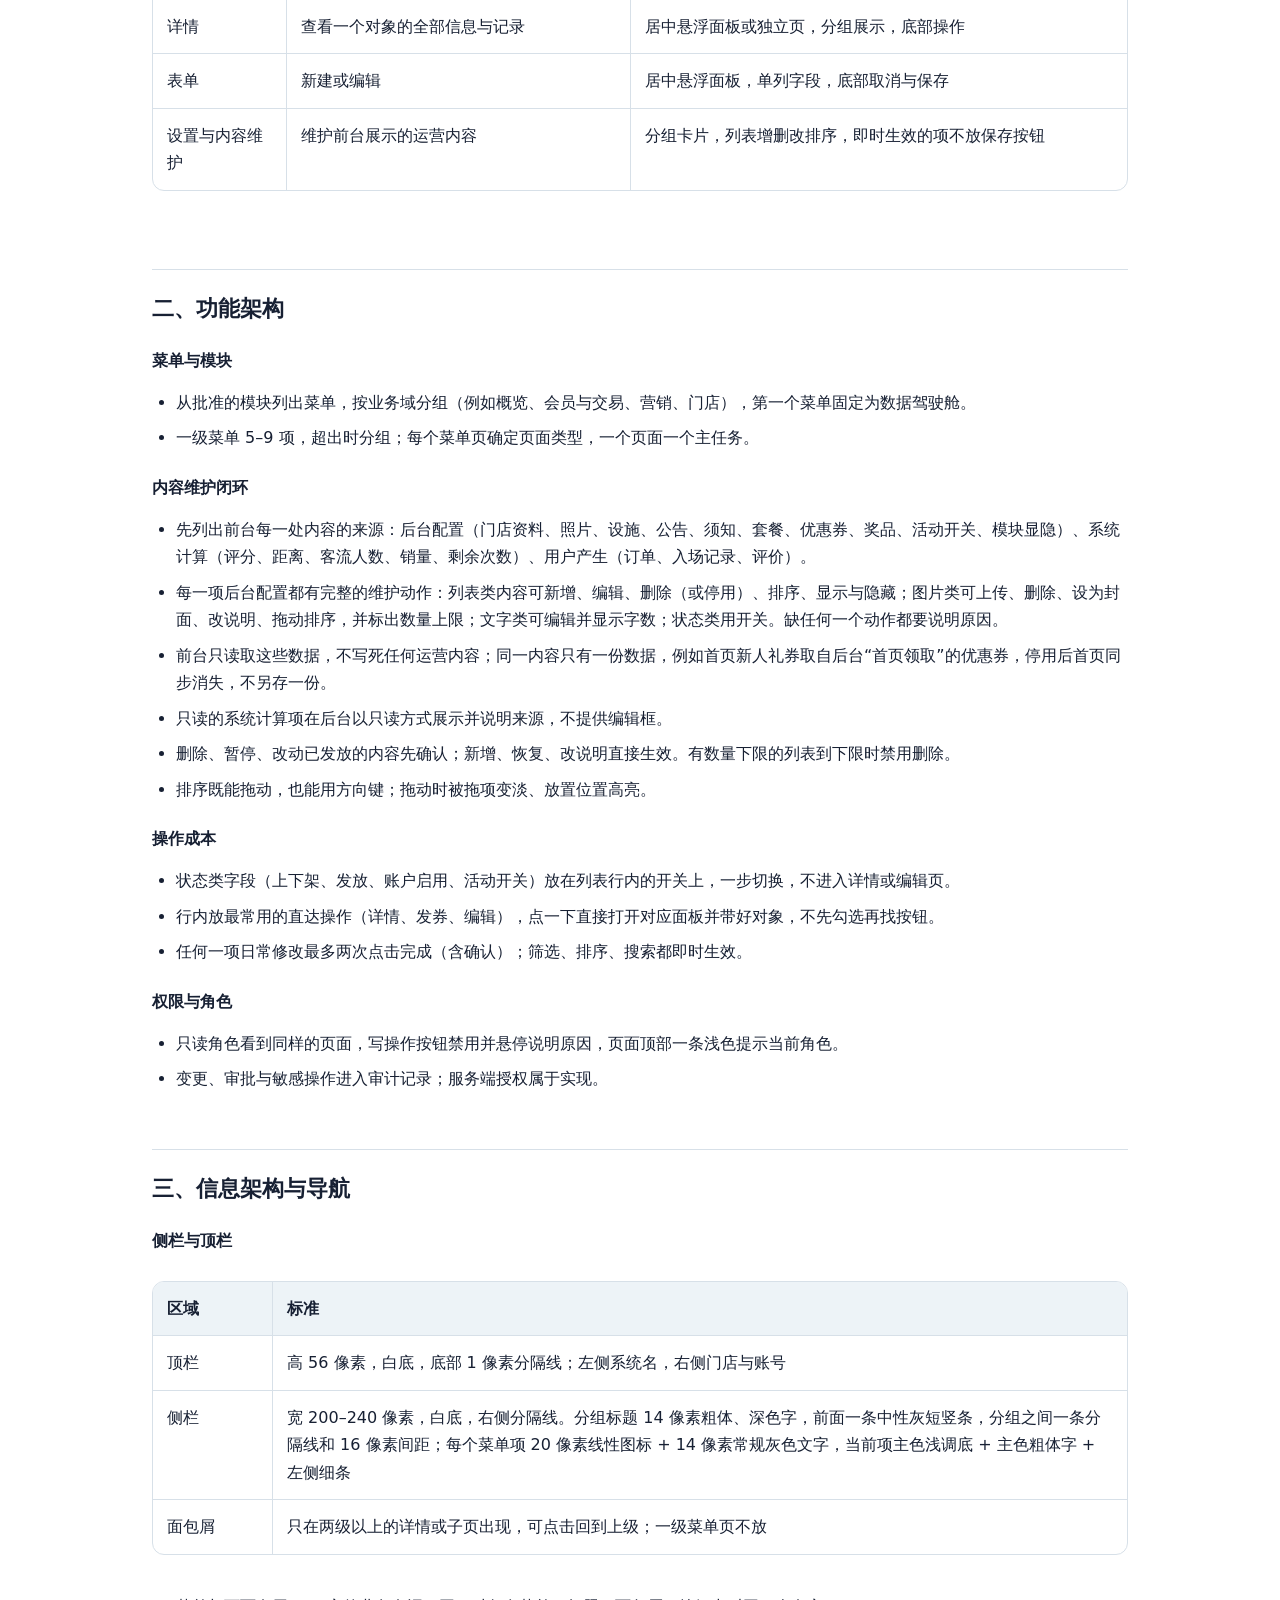
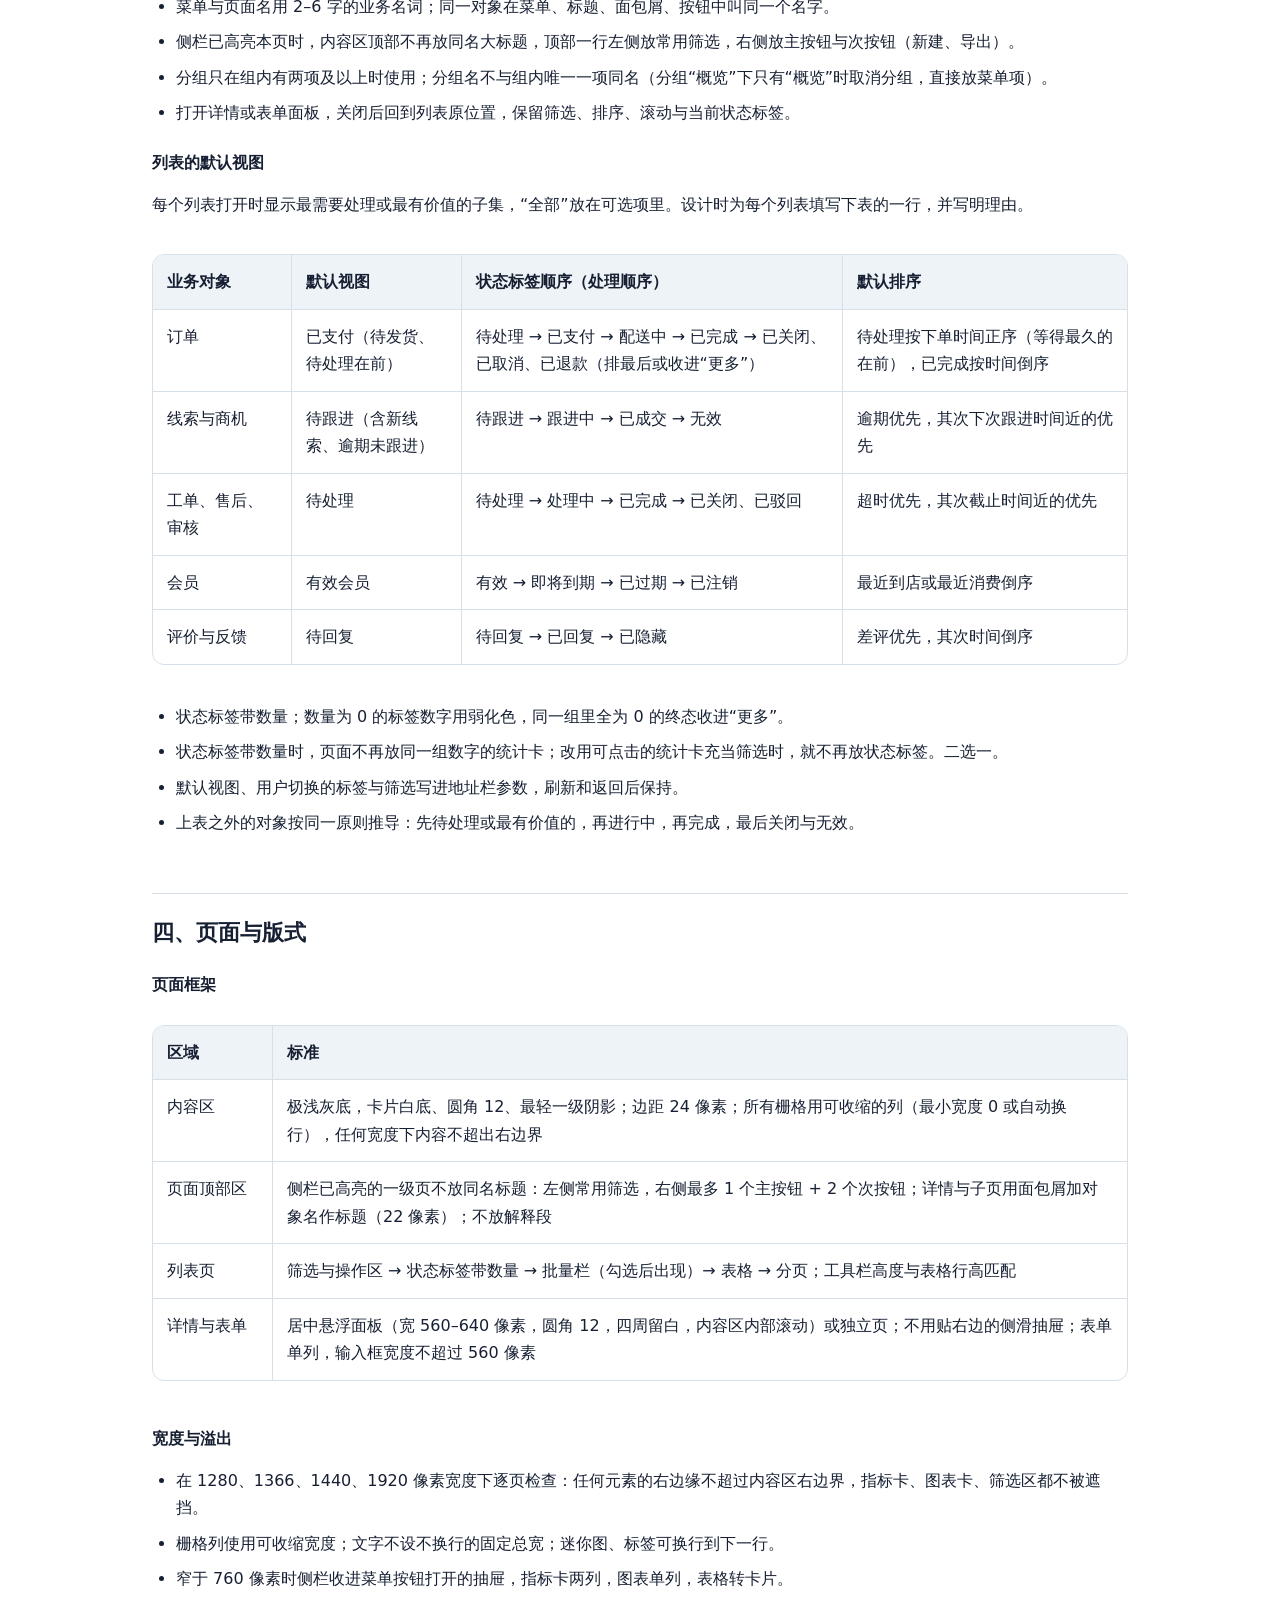
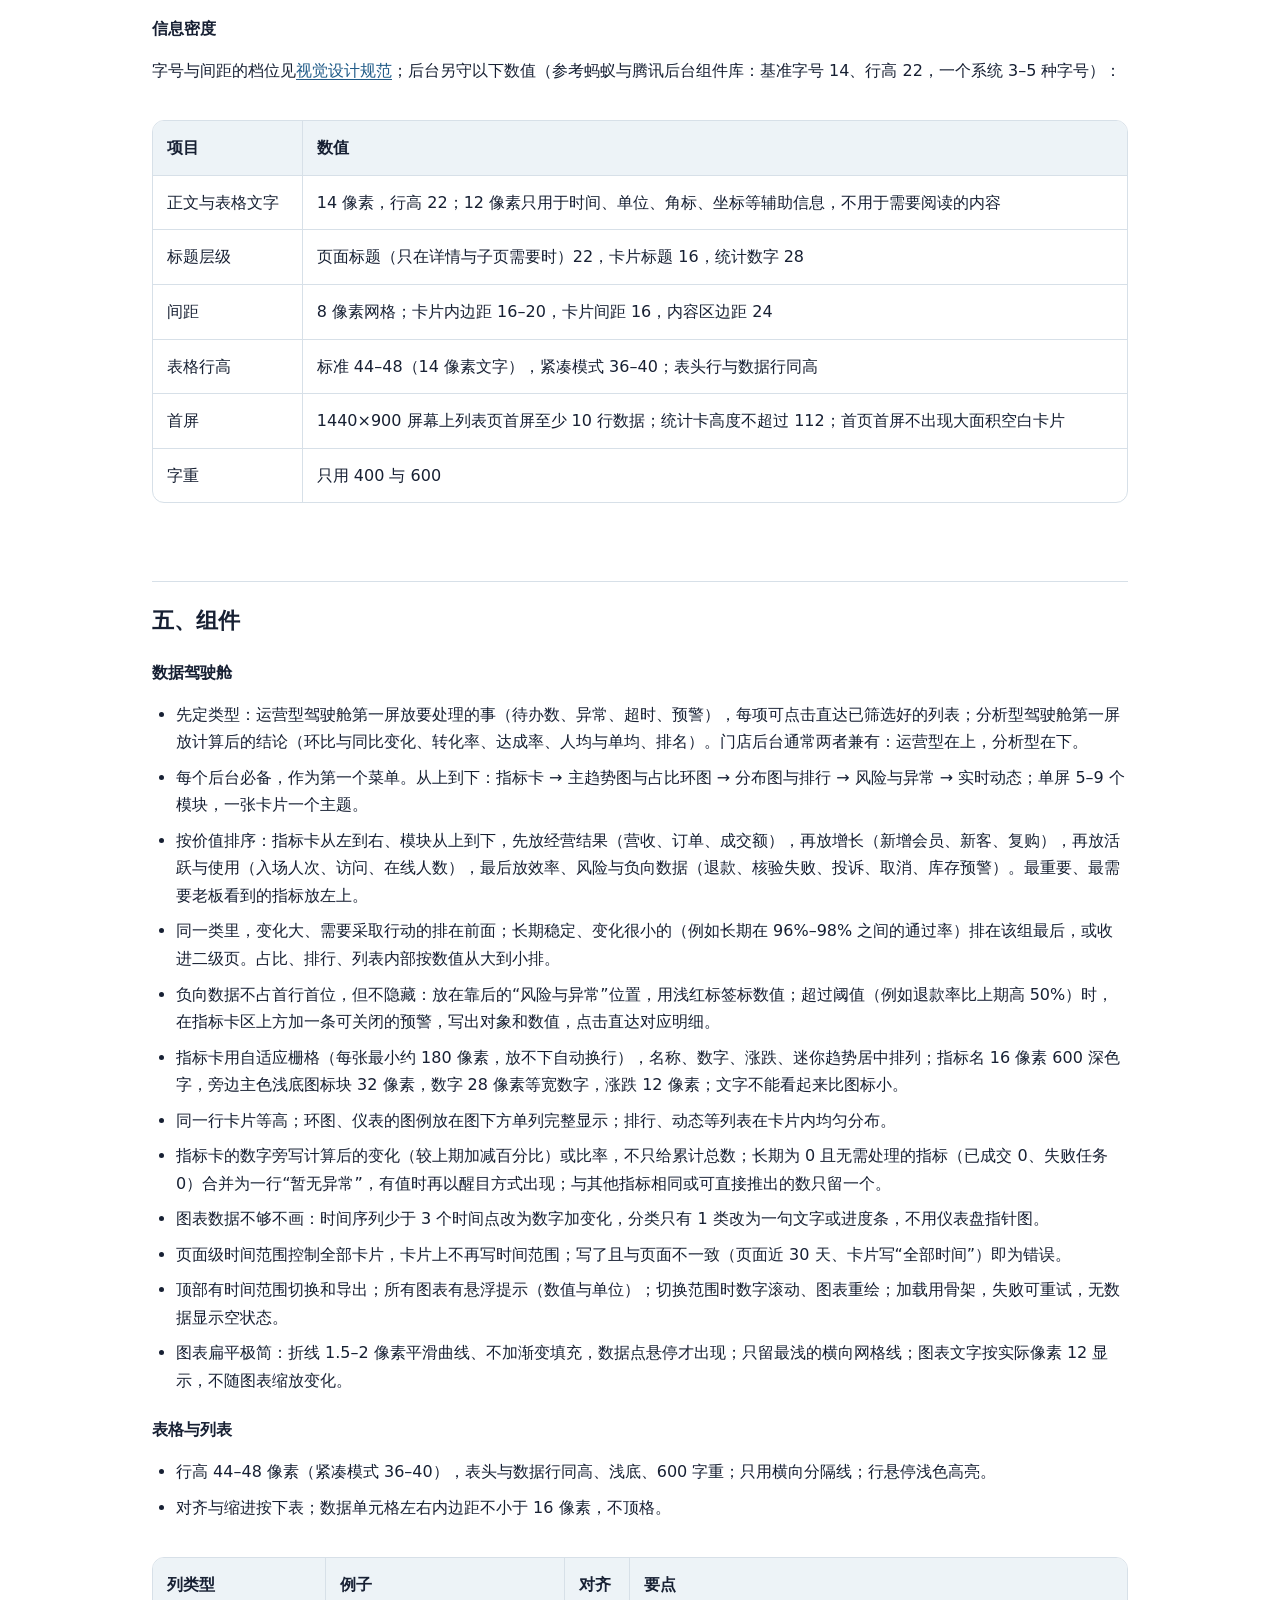
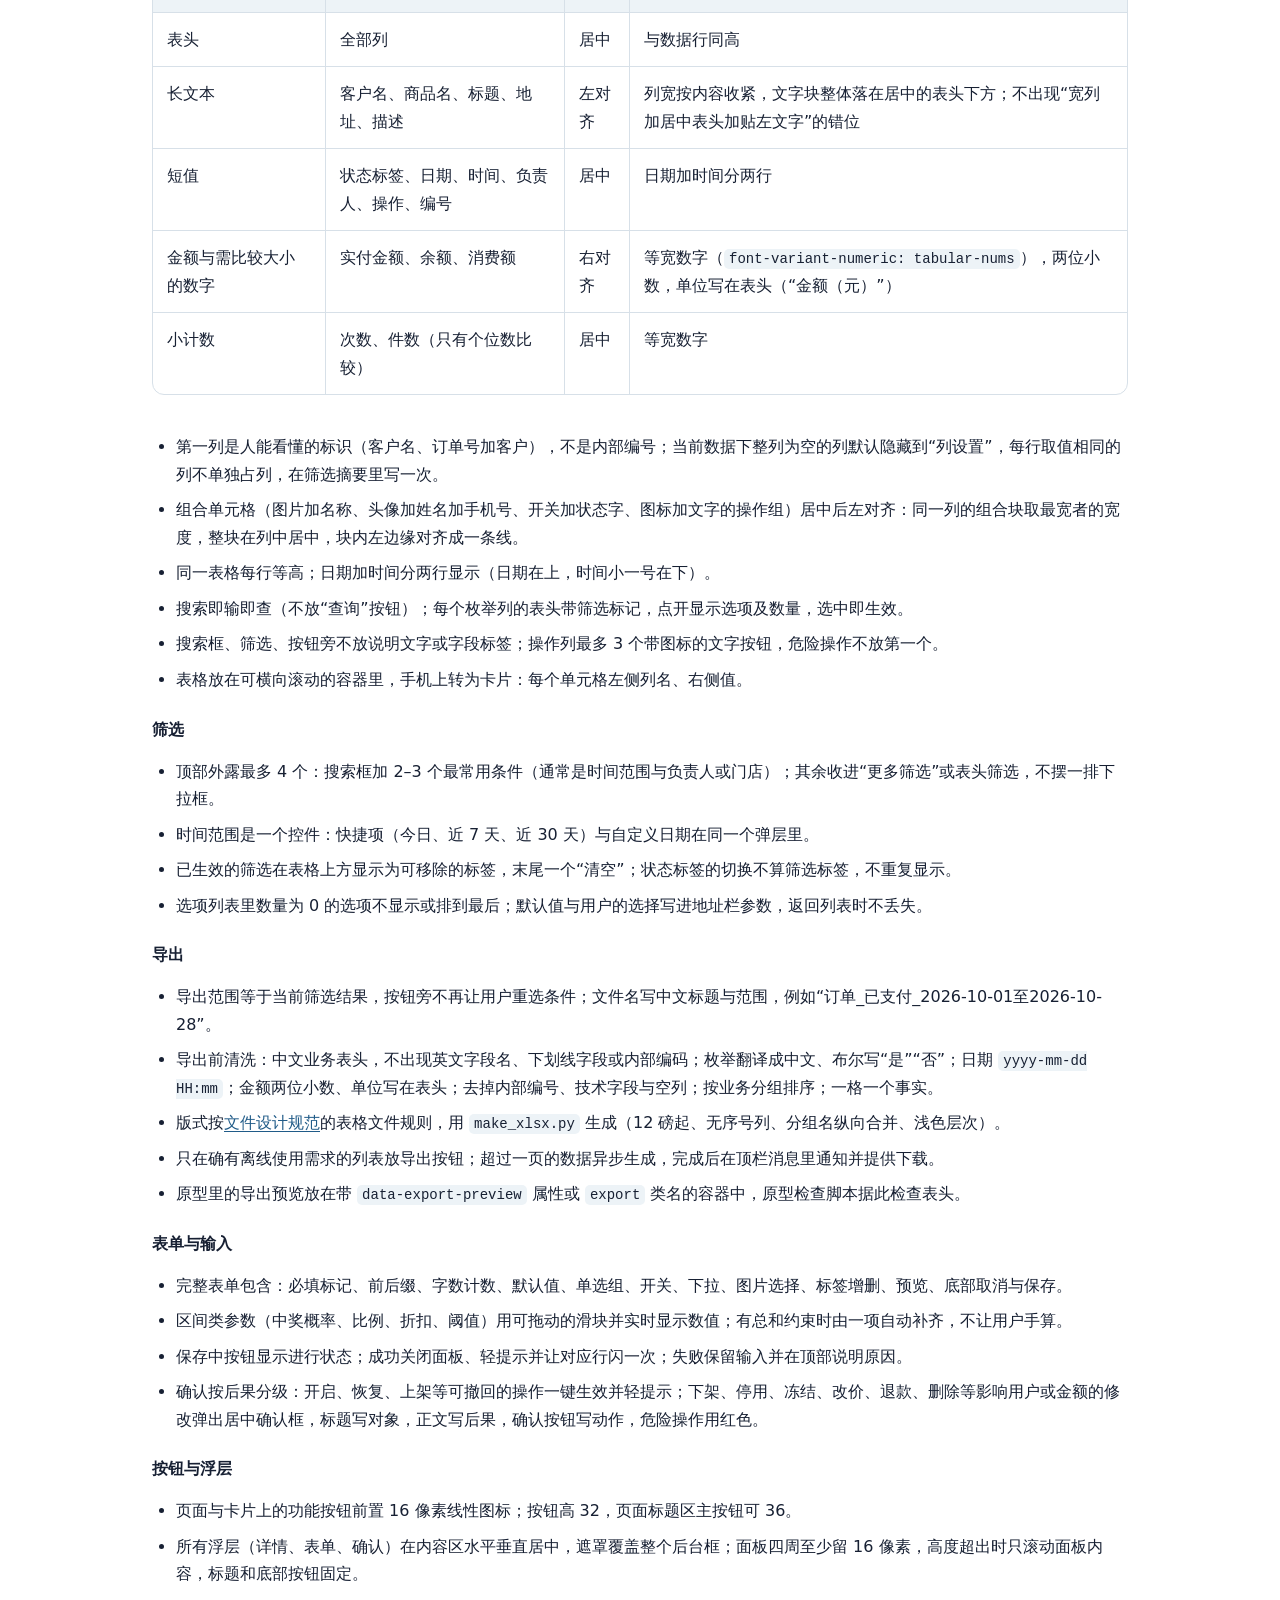
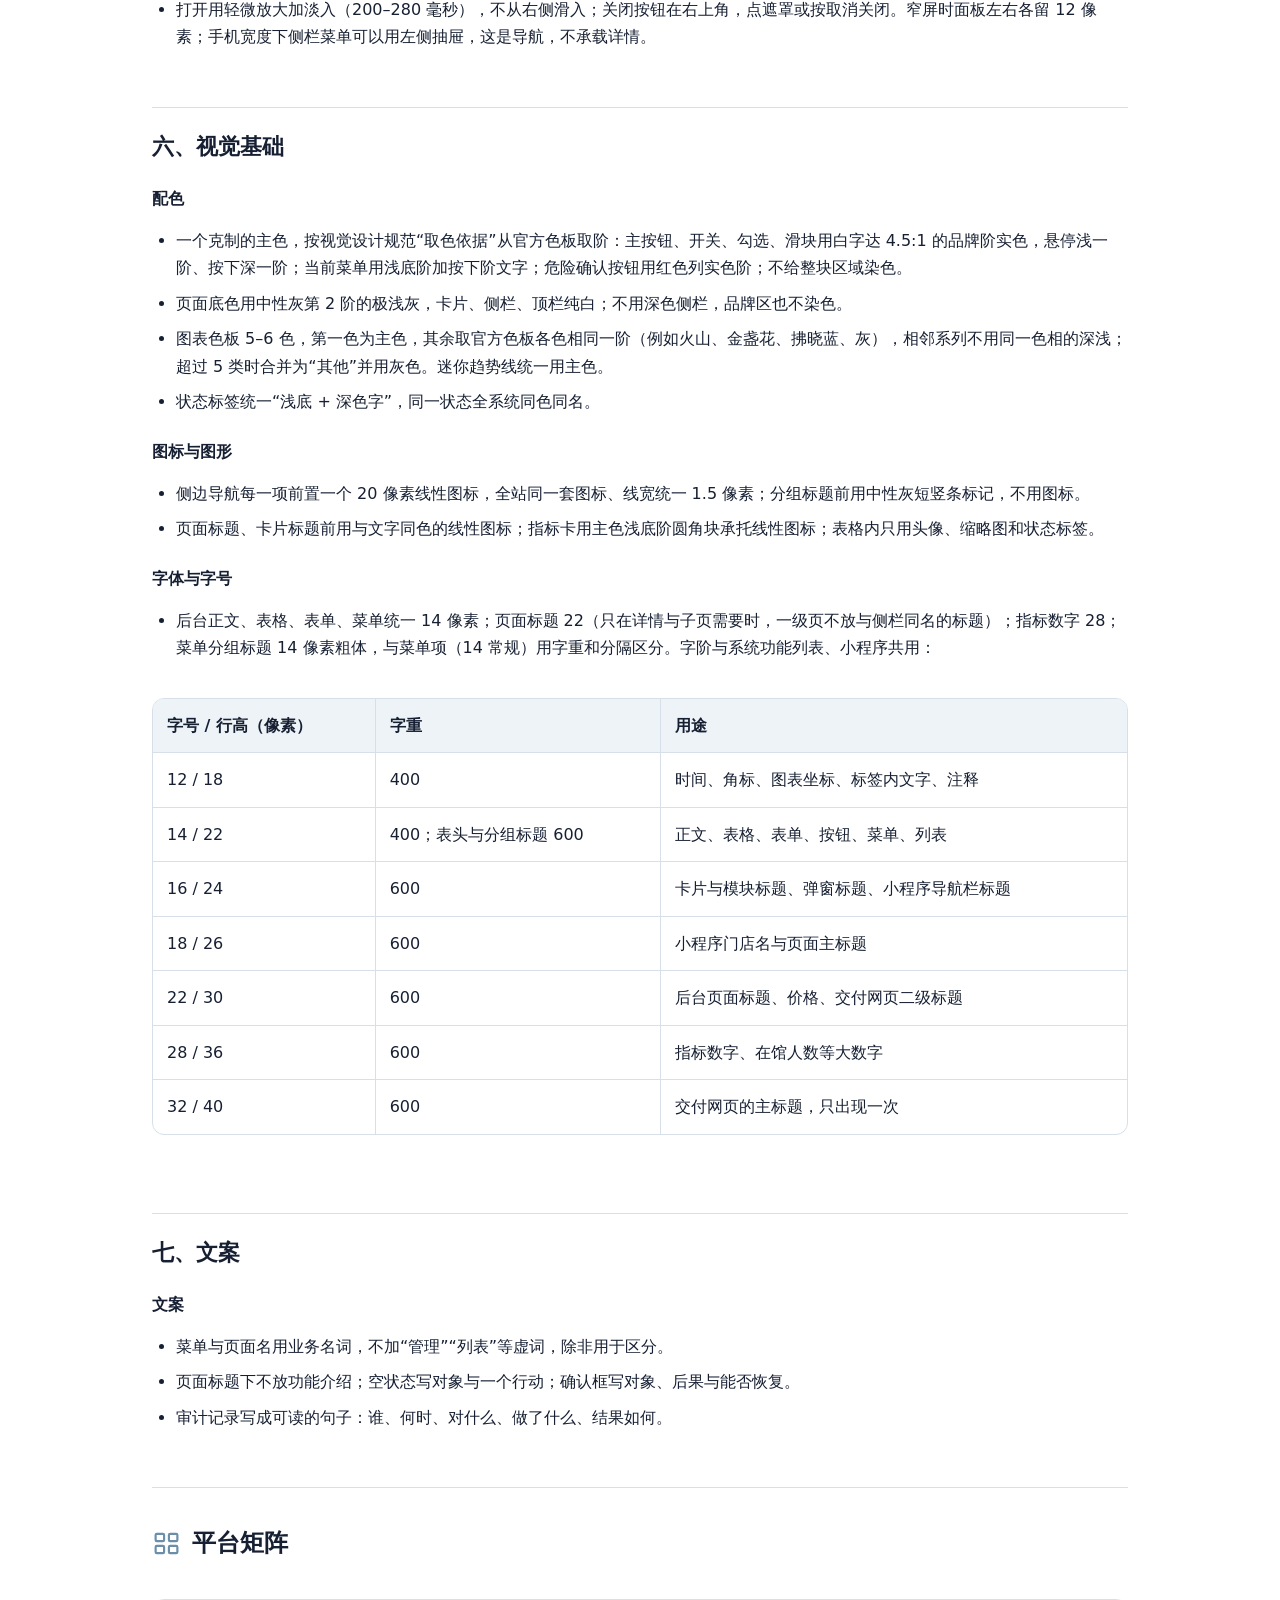
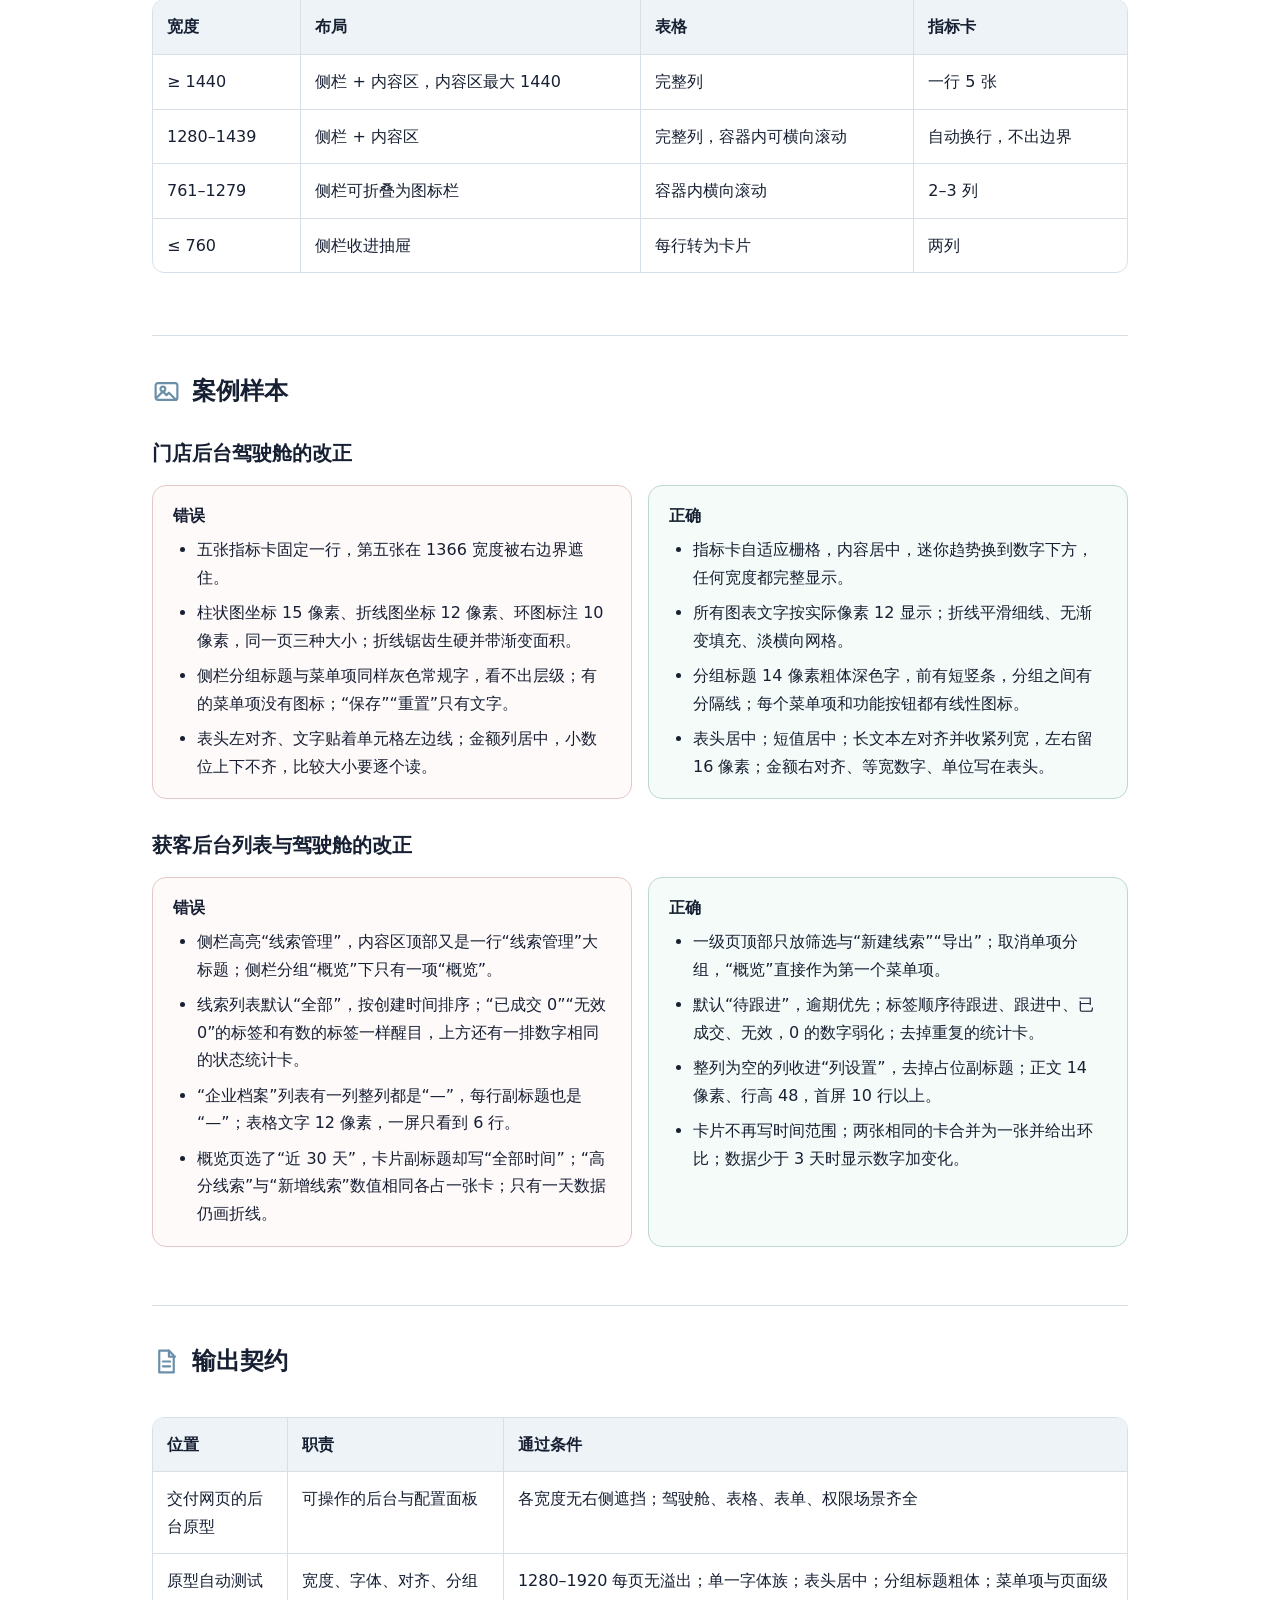
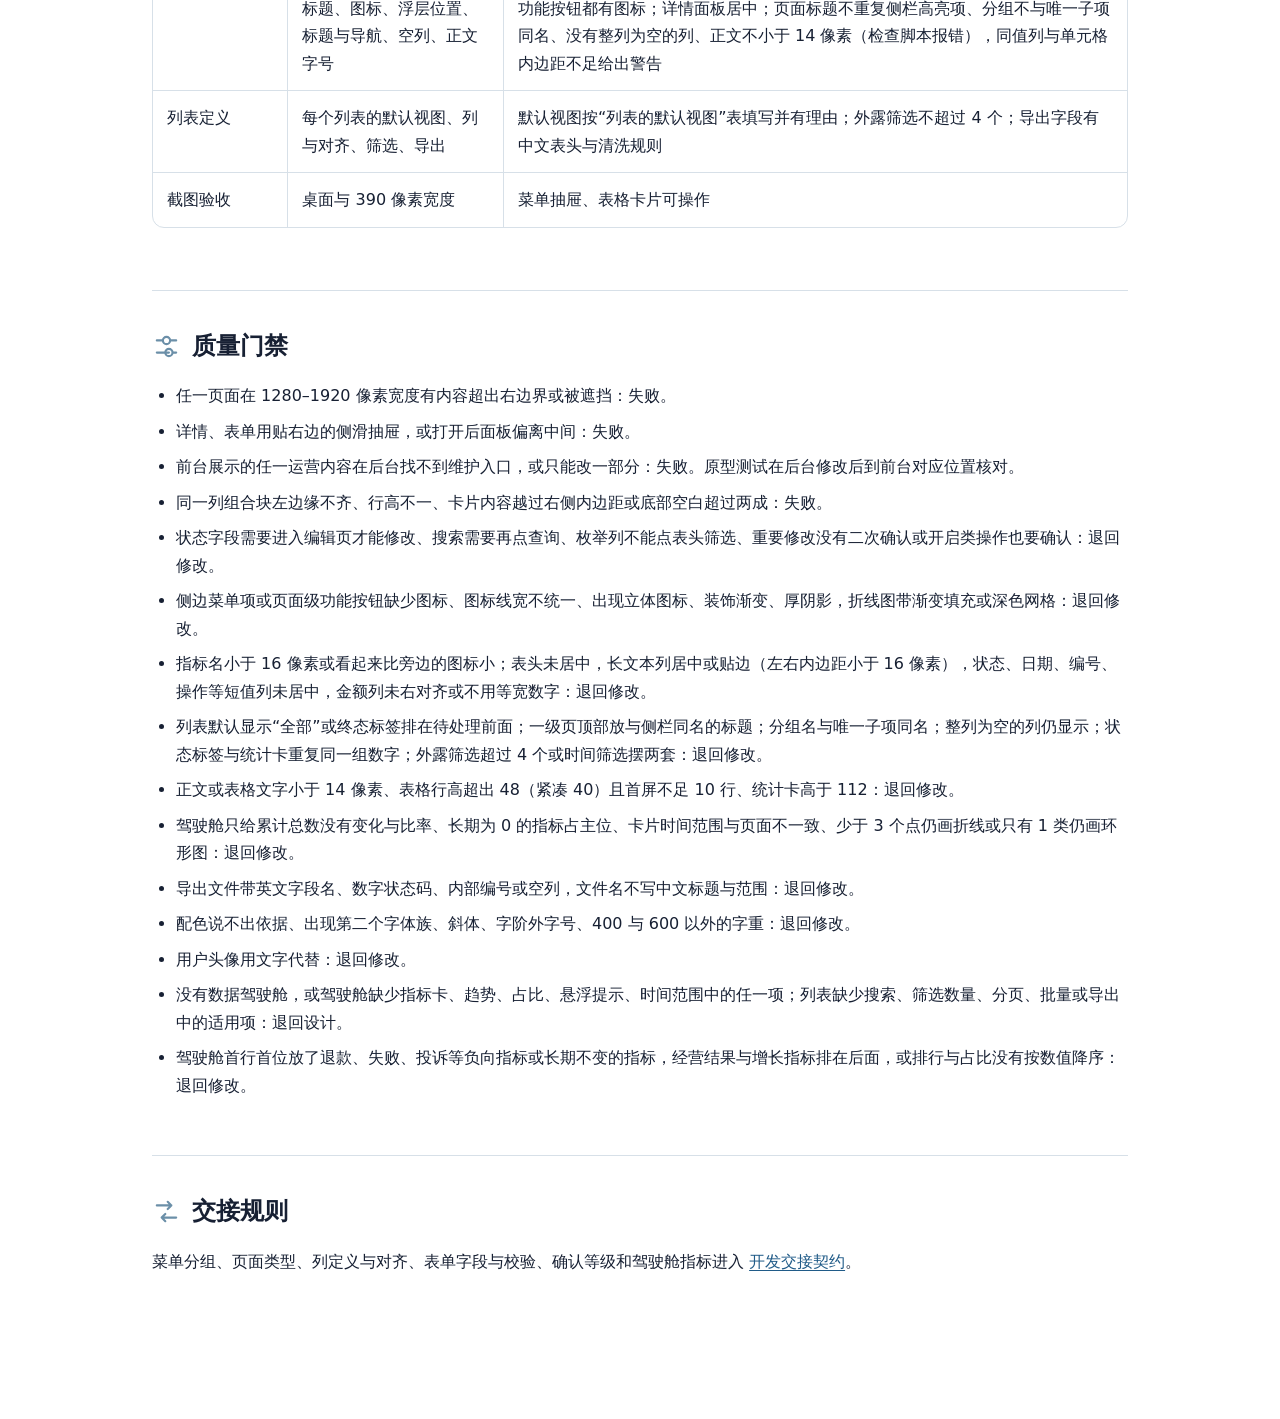
==== commit 9d67c25b: "Admin detail rules, learn-after-every-call, README - ui-standards/admin-design: default list views s" ====
--- a/references/admin-design.html
+++ b/references/admin-design.html
@@ -22,9 +22,9 @@
 <ol class="steps">
 <li>从批准的模块列出菜单，按业务域分组，第一个菜单固定为数据驾驶舱。</li>
 <li>每个菜单页确定页面类型，一个页面一个主任务；为前台的每处运营内容找到维护页面。</li>
-<li>为列表定义列、筛选、排序、批量操作与导出；为表单定义字段、校验、保存结果；为危险操作定义确认等级。</li>
+<li>为列表定义默认视图（默认状态、时间范围、排序与理由）、列、筛选、批量操作与导出；为表单定义字段、校验、保存结果；为危险操作定义确认等级；写明每个主要组件参考了哪一家组件库的哪个组件。</li>
 <li>按本页第六层的配色、图标、字阶出图，再做可交互原型。</li>
-<li>原型自动测试：在 1280、1366、1440、1920 像素宽度逐页检查没有内容超出右边界；表头与短列居中；分组标题加粗；菜单项与功能按钮都有图标；单一字体族与字阶。</li>
+<li>原型自动测试：在 1280、1366、1440、1920 像素宽度逐页检查没有内容超出右边界；表头居中、长文本左对齐、金额右对齐；页面标题不重复侧栏高亮项、分组不与唯一子项同名；没有整列为空的列；正文不小于 14 像素；分组标题加粗；菜单项与功能按钮都有图标；单一字体族与字阶。</li>
 </ol>
 </section>
 <!-- SECTION:workflow:END -->
@@ -43,8 +43,8 @@
 </ul>
 <h4>页面类型</h4>
 <div class="table-wrap"><table><thead><tr><th>类型</th><th>主任务</th><th>构成</th></tr></thead><tbody>
-<tr><td>数据驾驶舱</td><td>看经营结论与趋势</td><td>指标卡 → 趋势与占比 → 分布与结果 → 排行与动态</td></tr>
-<tr><td>列表页</td><td>查找、筛选、批量处理</td><td>页面标题区 → 搜索与筛选标签 → 表格 → 分页</td></tr>
+<tr><td>数据驾驶舱</td><td>运营型：处理待办、异常与超时；分析型：看趋势、转化与对比</td><td>指标卡（计算后的变化与比率）→ 趋势与占比 → 分布与结果 → 排行与动态</td></tr>
+<tr><td>列表页</td><td>查找、筛选、批量处理</td><td>操作与筛选区（不放与侧栏同名的标题）→ 状态标签带数量 → 表格 → 分页；打开即是默认视图</td></tr>
 <tr><td>详情</td><td>查看一个对象的全部信息与记录</td><td>居中悬浮面板或独立页，分组展示，底部操作</td></tr>
 <tr><td>表单</td><td>新建或编辑</td><td>居中悬浮面板，单列字段，底部取消与保存</td></tr>
 <tr><td>设置与内容维护</td><td>维护前台展示的运营内容</td><td>分组卡片，列表增删改排序，即时生效的项不放保存按钮</td></tr>
@@ -80,18 +80,35 @@
 <div class="table-wrap"><table><thead><tr><th>区域</th><th>标准</th></tr></thead><tbody>
 <tr><td>顶栏</td><td>高 56 像素，白底，底部 1 像素分隔线；左侧系统名，右侧门店与账号</td></tr>
 <tr><td>侧栏</td><td>宽 200–240 像素，白底，右侧分隔线。分组标题 14 像素粗体、深色字，前面一条中性灰短竖条，分组之间一条分隔线和 16 像素间距；每个菜单项 20 像素线性图标 + 14 像素常规灰色文字，当前项主色浅调底 + 主色粗体字 + 左侧细条</td></tr>
-<tr><td>面包屑</td><td>三层以上的页面在标题上方显示，可点击回到上级</td></tr>
+<tr><td>面包屑</td><td>只在两级以上的详情或子页出现，可点击回到上级；一级菜单页不放</td></tr>
 </tbody></table></div>
 <ul>
 <li>菜单与页面名用 2–6 字的业务名词；同一对象在菜单、标题、面包屑、按钮中叫同一个名字。</li>
-<li>打开详情或表单面板，关闭后回到列表原位置，保留筛选、排序与滚动。</li>
+<li>侧栏已高亮本页时，内容区顶部不再放同名大标题，顶部一行左侧放常用筛选，右侧放主按钮与次按钮（新建、导出）。</li>
+<li>分组只在组内有两项及以上时使用；分组名不与组内唯一一项同名（分组“概览”下只有“概览”时取消分组，直接放菜单项）。</li>
+<li>打开详情或表单面板，关闭后回到列表原位置，保留筛选、排序、滚动与当前状态标签。</li>
+</ul>
+<h4>列表的默认视图</h4>
+<p>每个列表打开时显示最需要处理或最有价值的子集，“全部”放在可选项里。设计时为每个列表填写下表的一行，并写明理由。</p>
+<div class="table-wrap"><table><thead><tr><th>业务对象</th><th>默认视图</th><th>状态标签顺序（处理顺序）</th><th>默认排序</th></tr></thead><tbody>
+<tr><td>订单</td><td>已支付（待发货、待处理在前）</td><td>待处理 → 已支付 → 配送中 → 已完成 → 已关闭、已取消、已退款（排最后或收进“更多”）</td><td>待处理按下单时间正序（等得最久的在前），已完成按时间倒序</td></tr>
+<tr><td>线索与商机</td><td>待跟进（含新线索、逾期未跟进）</td><td>待跟进 → 跟进中 → 已成交 → 无效</td><td>逾期优先，其次下次跟进时间近的优先</td></tr>
+<tr><td>工单、售后、审核</td><td>待处理</td><td>待处理 → 处理中 → 已完成 → 已关闭、已驳回</td><td>超时优先，其次截止时间近的优先</td></tr>
+<tr><td>会员</td><td>有效会员</td><td>有效 → 即将到期 → 已过期 → 已注销</td><td>最近到店或最近消费倒序</td></tr>
+<tr><td>评价与反馈</td><td>待回复</td><td>待回复 → 已回复 → 已隐藏</td><td>差评优先，其次时间倒序</td></tr>
+</tbody></table></div>
+<ul>
+<li>状态标签带数量；数量为 0 的标签数字用弱化色，同一组里全为 0 的终态收进“更多”。</li>
+<li>状态标签带数量时，页面不再放同一组数字的统计卡；改用可点击的统计卡充当筛选时，就不再放状态标签。二选一。</li>
+<li>默认视图、用户切换的标签与筛选写进地址栏参数，刷新和返回后保持。</li>
+<li>上表之外的对象按同一原则推导：先待处理或最有价值的，再进行中，再完成，最后关闭与无效。</li>
 </ul>
 <h3 class="layer">四、页面与版式</h3>
 <h4>页面框架</h4>
 <div class="table-wrap"><table><thead><tr><th>区域</th><th>标准</th></tr></thead><tbody>
 <tr><td>内容区</td><td>极浅灰底，卡片白底、圆角 12、最轻一级阴影；边距 24 像素；所有栅格用可收缩的列（最小宽度 0 或自动换行），任何宽度下内容不超出右边界</td></tr>
-<tr><td>页面标题区</td><td>左侧页面标题与线性图标，右侧最多 1 个主按钮 + 2 个次按钮；标题下方不放解释段</td></tr>
-<tr><td>列表页</td><td>筛选区 → 工具栏（批量操作、导出）→ 表格 → 分页</td></tr>
+<tr><td>页面顶部区</td><td>侧栏已高亮的一级页不放同名标题：左侧常用筛选，右侧最多 1 个主按钮 + 2 个次按钮；详情与子页用面包屑加对象名作标题（22 像素）；不放解释段</td></tr>
+<tr><td>列表页</td><td>筛选与操作区 → 状态标签带数量 → 批量栏（勾选后出现）→ 表格 → 分页；工具栏高度与表格行高匹配</td></tr>
 <tr><td>详情与表单</td><td>居中悬浮面板（宽 560–640 像素，圆角 12，四周留白，内容区内部滚动）或独立页；不用贴右边的侧滑抽屉；表单单列，输入框宽度不超过 560 像素</td></tr>
 </tbody></table></div>
 <h4>宽度与溢出</h4>
@@ -100,27 +117,66 @@
 <li>栅格列使用可收缩宽度；文字不设不换行的固定总宽；迷你图、标签可换行到下一行。</li>
 <li>窄于 760 像素时侧栏收进菜单按钮打开的抽屉，指标卡两列，图表单列，表格转卡片。</li>
 </ul>
+<h4>信息密度</h4>
+<p>字号与间距的档位见<a href="https://github.com/luzern0414/Luz-Design/blob/master/references/visual-design.html">视觉设计规范</a>；后台另守以下数值（参考蚂蚁与腾讯后台组件库：基准字号 14、行高 22，一个系统 3–5 种字号）：</p>
+<div class="table-wrap"><table><thead><tr><th>项目</th><th>数值</th></tr></thead><tbody>
+<tr><td>正文与表格文字</td><td>14 像素，行高 22；12 像素只用于时间、单位、角标、坐标等辅助信息，不用于需要阅读的内容</td></tr>
+<tr><td>标题层级</td><td>页面标题（只在详情与子页需要时）22，卡片标题 16，统计数字 28</td></tr>
+<tr><td>间距</td><td>8 像素网格；卡片内边距 16–20，卡片间距 16，内容区边距 24</td></tr>
+<tr><td>表格行高</td><td>标准 44–48（14 像素文字），紧凑模式 36–40；表头行与数据行同高</td></tr>
+<tr><td>首屏</td><td>1440×900 屏幕上列表页首屏至少 10 行数据；统计卡高度不超过 112；首页首屏不出现大面积空白卡片</td></tr>
+<tr><td>字重</td><td>只用 400 与 600</td></tr>
+</tbody></table></div>
 <h3 class="layer">五、组件</h3>
 <h4>数据驾驶舱</h4>
 <ul>
+<li>先定类型：运营型驾驶舱第一屏放要处理的事（待办数、异常、超时、预警），每项可点击直达已筛选好的列表；分析型驾驶舱第一屏放计算后的结论（环比与同比变化、转化率、达成率、人均与单均、排名）。门店后台通常两者兼有：运营型在上，分析型在下。</li>
 <li>每个后台必备，作为第一个菜单。从上到下：指标卡 → 主趋势图与占比环图 → 分布图与排行 → 风险与异常 → 实时动态；单屏 5–9 个模块，一张卡片一个主题。</li>
 <li>按价值排序：指标卡从左到右、模块从上到下，先放经营结果（营收、订单、成交额），再放增长（新增会员、新客、复购），再放活跃与使用（入场人次、访问、在线人数），最后放效率、风险与负向数据（退款、核验失败、投诉、取消、库存预警）。最重要、最需要老板看到的指标放左上。</li>
 <li>同一类里，变化大、需要采取行动的排在前面；长期稳定、变化很小的（例如长期在 96%–98% 之间的通过率）排在该组最后，或收进二级页。占比、排行、列表内部按数值从大到小排。</li>
 <li>负向数据不占首行首位，但不隐藏：放在靠后的“风险与异常”位置，用浅红标签标数值；超过阈值（例如退款率比上期高 50%）时，在指标卡区上方加一条可关闭的预警，写出对象和数值，点击直达对应明细。</li>
 <li>指标卡用自适应栅格（每张最小约 180 像素，放不下自动换行），名称、数字、涨跌、迷你趋势居中排列；指标名 16 像素 600 深色字，旁边主色浅底图标块 32 像素，数字 28 像素等宽数字，涨跌 12 像素；文字不能看起来比图标小。</li>
 <li>同一行卡片等高；环图、仪表的图例放在图下方单列完整显示；排行、动态等列表在卡片内均匀分布。</li>
+<li>指标卡的数字旁写计算后的变化（较上期加减百分比）或比率，不只给累计总数；长期为 0 且无需处理的指标（已成交 0、失败任务 0）合并为一行“暂无异常”，有值时再以醒目方式出现；与其他指标相同或可直接推出的数只留一个。</li>
+<li>图表数据不够不画：时间序列少于 3 个时间点改为数字加变化，分类只有 1 类改为一句文字或进度条，不用仪表盘指针图。</li>
+<li>页面级时间范围控制全部卡片，卡片上不再写时间范围；写了且与页面不一致（页面近 30 天、卡片写“全部时间”）即为错误。</li>
 <li>顶部有时间范围切换和导出；所有图表有悬浮提示（数值与单位）；切换范围时数字滚动、图表重绘；加载用骨架，失败可重试，无数据显示空状态。</li>
 <li>图表扁平极简：折线 1.5–2 像素平滑曲线、不加渐变填充，数据点悬停才出现；只留最浅的横向网格线；图表文字按实际像素 12 显示，不随图表缩放变化。</li>
 </ul>
 <h4>表格与列表</h4>
 <ul>
-<li>行高 52 像素，表头 44 像素浅底、600 字重；只用横向分隔线；行悬停浅色高亮。</li>
-<li>表头全部居中；数字、金额、状态、日期、编号等单值单元格居中；只有会换行的长文本列左对齐，表头仍居中。</li>
+<li>行高 44–48 像素（紧凑模式 36–40），表头与数据行同高、浅底、600 字重；只用横向分隔线；行悬停浅色高亮。</li>
+<li>对齐与缩进按下表；数据单元格左右内边距不小于 16 像素，不顶格。</li>
+</ul>
+<div class="table-wrap"><table><thead><tr><th>列类型</th><th>例子</th><th>对齐</th><th>要点</th></tr></thead><tbody>
+<tr><td>表头</td><td>全部列</td><td>居中</td><td>与数据行同高</td></tr>
+<tr><td>长文本</td><td>客户名、商品名、标题、地址、描述</td><td>左对齐</td><td>列宽按内容收紧，文字块整体落在居中的表头下方；不出现“宽列加居中表头加贴左文字”的错位</td></tr>
+<tr><td>短值</td><td>状态标签、日期、时间、负责人、操作、编号</td><td>居中</td><td>日期加时间分两行</td></tr>
+<tr><td>金额与需比较大小的数字</td><td>实付金额、余额、消费额</td><td>右对齐</td><td>等宽数字（<code>font-variant-numeric: tabular-nums</code>），两位小数，单位写在表头（“金额（元）”）</td></tr>
+<tr><td>小计数</td><td>次数、件数（只有个位数比较）</td><td>居中</td><td>等宽数字</td></tr>
+</tbody></table></div>
+<ul>
+<li>第一列是人能看懂的标识（客户名、订单号加客户），不是内部编号；当前数据下整列为空的列默认隐藏到“列设置”，每行取值相同的列不单独占列，在筛选摘要里写一次。</li>
 <li>组合单元格（图片加名称、头像加姓名加手机号、开关加状态字、图标加文字的操作组）居中后左对齐：同一列的组合块取最宽者的宽度，整块在列中居中，块内左边缘对齐成一条线。</li>
 <li>同一表格每行等高；日期加时间分两行显示（日期在上，时间小一号在下）。</li>
-<li>搜索即输即查（不放“查询”按钮）；每个枚举列的表头带筛选标记，点开显示选项及数量，选中即生效并在表格上方显示可一键清除的筛选标签；不另设一排下拉筛选框。</li>
+<li>搜索即输即查（不放“查询”按钮）；每个枚举列的表头带筛选标记，点开显示选项及数量，选中即生效。</li>
 <li>搜索框、筛选、按钮旁不放说明文字或字段标签；操作列最多 3 个带图标的文字按钮，危险操作不放第一个。</li>
 <li>表格放在可横向滚动的容器里，手机上转为卡片：每个单元格左侧列名、右侧值。</li>
+</ul>
+<h4>筛选</h4>
+<ul>
+<li>顶部外露最多 4 个：搜索框加 2–3 个最常用条件（通常是时间范围与负责人或门店）；其余收进“更多筛选”或表头筛选，不摆一排下拉框。</li>
+<li>时间范围是一个控件：快捷项（今日、近 7 天、近 30 天）与自定义日期在同一个弹层里。</li>
+<li>已生效的筛选在表格上方显示为可移除的标签，末尾一个“清空”；状态标签的切换不算筛选标签，不重复显示。</li>
+<li>选项列表里数量为 0 的选项不显示或排到最后；默认值与用户的选择写进地址栏参数，返回列表时不丢失。</li>
+</ul>
+<h4>导出</h4>
+<ul>
+<li>导出范围等于当前筛选结果，按钮旁不再让用户重选条件；文件名写中文标题与范围，例如“订单_已支付_2026-10-01至2026-10-28”。</li>
+<li>导出前清洗：中文业务表头，不出现英文字段名、下划线字段或内部编码；枚举翻译成中文、布尔写“是”“否”；日期 <code>yyyy-mm-dd HH:mm</code>；金额两位小数、单位写在表头；去掉内部编号、技术字段与空列；按业务分组排序；一格一个事实。</li>
+<li>版式按<a href="https://github.com/luzern0414/Luz-Design/blob/master/references/file-design.html">文件设计规范</a>的表格文件规则，用 <code>make_xlsx.py</code> 生成（12 磅起、无序号列、分组名纵向合并、浅色层次）。</li>
+<li>只在确有离线使用需求的列表放导出按钮；超过一页的数据异步生成，完成后在顶栏消息里通知并提供下载。</li>
+<li>原型里的导出预览放在带 <code>data-export-preview</code> 属性或 <code>export</code> 类名的容器中，原型检查脚本据此检查表头。</li>
 </ul>
 <h4>表单与输入</h4>
 <ul>
@@ -150,7 +206,7 @@
 </ul>
 <h4>字体与字号</h4>
 <ul>
-<li>后台正文、表格、表单、菜单统一 14 像素；页面标题 22；指标数字 28；菜单分组标题 14 像素粗体，与菜单项（14 常规）用字重和分隔区分。字阶与系统功能列表、小程序共用：</li>
+<li>后台正文、表格、表单、菜单统一 14 像素；页面标题 22（只在详情与子页需要时，一级页不放与侧栏同名的标题）；指标数字 28；菜单分组标题 14 像素粗体，与菜单项（14 常规）用字重和分隔区分。字阶与系统功能列表、小程序共用：</li>
 </ul>
 <div class="table-wrap"><table class="num"><thead><tr><th>字号 / 行高（像素）</th><th>字重</th><th>用途</th></tr></thead><tbody>
 <tr><td>12 / 18</td><td>400</td><td>时间、角标、图表坐标、标签内文字、注释</td></tr>
@@ -191,12 +247,24 @@
 <li>五张指标卡固定一行，第五张在 1366 宽度被右边界遮住。</li>
 <li>柱状图坐标 15 像素、折线图坐标 12 像素、环图标注 10 像素，同一页三种大小；折线锯齿生硬并带渐变面积。</li>
 <li>侧栏分组标题与菜单项同样灰色常规字，看不出层级；有的菜单项没有图标；“保存”“重置”只有文字。</li>
-<li>表格数字右对齐、文本左对齐、表头左对齐，列与列之间视线来回跳。</li>
+<li>表头左对齐、文字贴着单元格左边线；金额列居中，小数位上下不齐，比较大小要逐个读。</li>
 </ul></div><div class="right"><h4>正确</h4><ul>
 <li>指标卡自适应栅格，内容居中，迷你趋势换到数字下方，任何宽度都完整显示。</li>
 <li>所有图表文字按实际像素 12 显示；折线平滑细线、无渐变填充、淡横向网格。</li>
 <li>分组标题 14 像素粗体深色字，前有短竖条，分组之间有分隔线；每个菜单项和功能按钮都有线性图标。</li>
-<li>表头与短内容单元格全部居中，长文本列左对齐。</li>
+<li>表头居中；短值居中；长文本左对齐并收紧列宽，左右留 16 像素；金额右对齐、等宽数字、单位写在表头。</li>
+</ul></div></div>
+<h3>获客后台列表与驾驶舱的改正</h3>
+<div class="pair"><div class="wrong"><h4>错误</h4><ul>
+<li>侧栏高亮“线索管理”，内容区顶部又是一行“线索管理”大标题；侧栏分组“概览”下只有一项“概览”。</li>
+<li>线索列表默认“全部”，按创建时间排序；“已成交 0”“无效 0”的标签和有数的标签一样醒目，上方还有一排数字相同的状态统计卡。</li>
+<li>“企业档案”列表有一列整列都是“—”，每行副标题也是“—”；表格文字 12 像素，一屏只看到 6 行。</li>
+<li>概览页选了“近 30 天”，卡片副标题却写“全部时间”；“高分线索”与“新增线索”数值相同各占一张卡；只有一天数据仍画折线。</li>
+</ul></div><div class="right"><h4>正确</h4><ul>
+<li>一级页顶部只放筛选与“新建线索”“导出”；取消单项分组，“概览”直接作为第一个菜单项。</li>
+<li>默认“待跟进”，逾期优先；标签顺序待跟进、跟进中、已成交、无效，0 的数字弱化；去掉重复的统计卡。</li>
+<li>整列为空的列收进“列设置”，去掉占位副标题；正文 14 像素、行高 48，首屏 10 行以上。</li>
+<li>卡片不再写时间范围；两张相同的卡合并为一张并给出环比；数据少于 3 天时显示数字加变化。</li>
 </ul></div></div>
 </section>
 <!-- SECTION:examples:END -->
@@ -206,7 +274,8 @@
 <h2 id="output-contract-heading" class="section-heading"><svg class="icon-linear section-icon" viewBox="0 0 24 24" fill="none" stroke="currentColor" stroke-width="1.8" stroke-linecap="round" stroke-linejoin="round" aria-hidden="true" focusable="false"><path d="M6 3h8l4 4v14H6z"/><path d="M14 3v5h5M9 12h6M9 16h6"/></svg><span>输出契约</span></h2>
 <div class="table-wrap"><table><thead><tr><th>位置</th><th>职责</th><th>通过条件</th></tr></thead><tbody>
 <tr><td>交付网页的后台原型</td><td>可操作的后台与配置面板</td><td>各宽度无右侧遮挡；驾驶舱、表格、表单、权限场景齐全</td></tr>
-<tr><td>原型自动测试</td><td>宽度、字体、对齐、分组标题、图标、浮层位置</td><td>1280–1920 每页无溢出；单一字体族；表头居中；分组标题粗体；菜单项与页面级功能按钮都有图标；详情面板居中</td></tr>
+<tr><td>原型自动测试</td><td>宽度、字体、对齐、分组标题、图标、浮层位置、标题与导航、空列、正文字号</td><td>1280–1920 每页无溢出；单一字体族；表头居中；分组标题粗体；菜单项与页面级功能按钮都有图标；详情面板居中；页面标题不重复侧栏高亮项、分组不与唯一子项同名、没有整列为空的列、正文不小于 14 像素（检查脚本报错），同值列与单元格内边距不足给出警告</td></tr>
+<tr><td>列表定义</td><td>每个列表的默认视图、列与对齐、筛选、导出</td><td>默认视图按“列表的默认视图”表填写并有理由；外露筛选不超过 4 个；导出字段有中文表头与清洗规则</td></tr>
 <tr><td>截图验收</td><td>桌面与 390 像素宽度</td><td>菜单抽屉、表格卡片可操作</td></tr>
 </tbody></table></div>
 </section>
@@ -222,7 +291,11 @@
 <li>同一列组合块左边缘不齐、行高不一、卡片内容越过右侧内边距或底部空白超过两成：失败。</li>
 <li>状态字段需要进入编辑页才能修改、搜索需要再点查询、枚举列不能点表头筛选、重要修改没有二次确认或开启类操作也要确认：退回修改。</li>
 <li>侧边菜单项或页面级功能按钮缺少图标、图标线宽不统一、出现立体图标、装饰渐变、厚阴影，折线图带渐变填充或深色网格：退回修改。</li>
-<li>指标名小于 16 像素或看起来比旁边的图标小；表头未居中，或数字、金额、状态、日期、编号、操作列未居中：退回修改。</li>
+<li>指标名小于 16 像素或看起来比旁边的图标小；表头未居中，长文本列居中或贴边（左右内边距小于 16 像素），状态、日期、编号、操作等短值列未居中，金额列未右对齐或不用等宽数字：退回修改。</li>
+<li>列表默认显示“全部”或终态标签排在待处理前面；一级页顶部放与侧栏同名的标题；分组名与唯一子项同名；整列为空的列仍显示；状态标签与统计卡重复同一组数字；外露筛选超过 4 个或时间筛选摆两套：退回修改。</li>
+<li>正文或表格文字小于 14 像素、表格行高超出 48（紧凑 40）且首屏不足 10 行、统计卡高于 112：退回修改。</li>
+<li>驾驶舱只给累计总数没有变化与比率、长期为 0 的指标占主位、卡片时间范围与页面不一致、少于 3 个点仍画折线或只有 1 类仍画环形图：退回修改。</li>
+<li>导出文件带英文字段名、数字状态码、内部编号或空列，文件名不写中文标题与范围：退回修改。</li>
 <li>配色说不出依据、出现第二个字体族、斜体、字阶外字号、400 与 600 以外的字重：退回修改。</li>
 <li>用户头像用文字代替：退回修改。</li>
 <li>没有数据驾驶舱，或驾驶舱缺少指标卡、趋势、占比、悬浮提示、时间范围中的任一项；列表缺少搜索、筛选数量、分页、批量或导出中的适用项：退回设计。</li>
--- a/references/guidelines.css
+++ b/references/guidelines.css
@@ -135,8 +135,9 @@
 .status { flex: 0 0 auto; padding: 4px 9px; border: 1px solid #bcd9c9; border-radius: 999px; background: #e8f5ee; color: var(--success); font-size: 14px; font-weight: 700; }
 .source-meta { color: var(--muted); font-size: 14px; overflow-wrap: anywhere; }
 .source-card p { margin: 0; }
-code, pre { font-family: "Cascadia Mono", "Consolas", monospace; }
+code, pre, kbd { font-family: "Cascadia Mono", "Consolas", monospace; }
 code { padding: 2px 5px; border-radius: 5px; background: var(--surface-soft); font-size: 14px; }
+kbd { padding: 1px 6px; border: 1px solid var(--line, #d9dde3); border-radius: 5px; background: #fff; font-size: 14px; }
 pre { overflow: auto; padding: 16px; border: 1px solid var(--line); border-radius: 10px; background: var(--surface); font-size: 14px; white-space: pre-wrap; }
 .steps { counter-reset: step; display: grid; gap: 12px; padding: 0; list-style: none; }
 .steps li { position: relative; padding: 16px 16px 16px 56px; border: 1px solid var(--line); border-radius: 12px; background: var(--surface); counter-increment: step; }
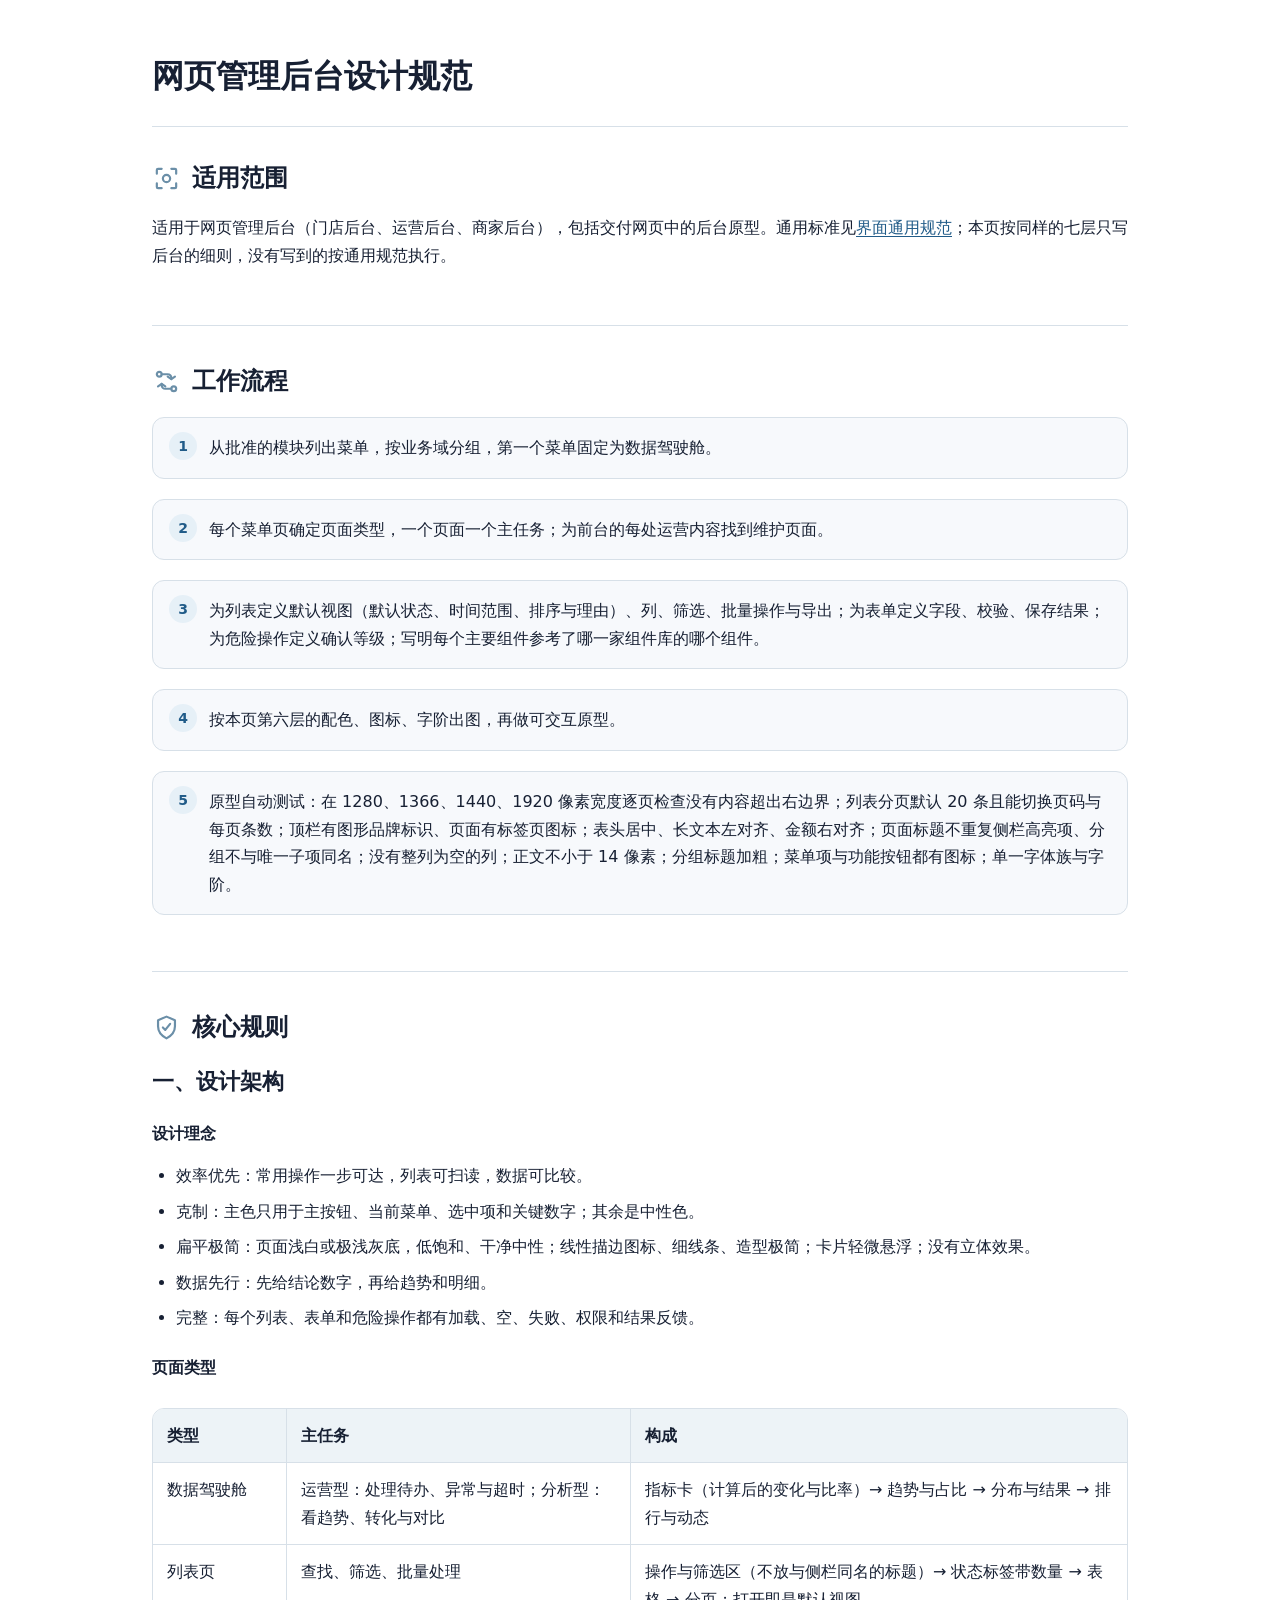
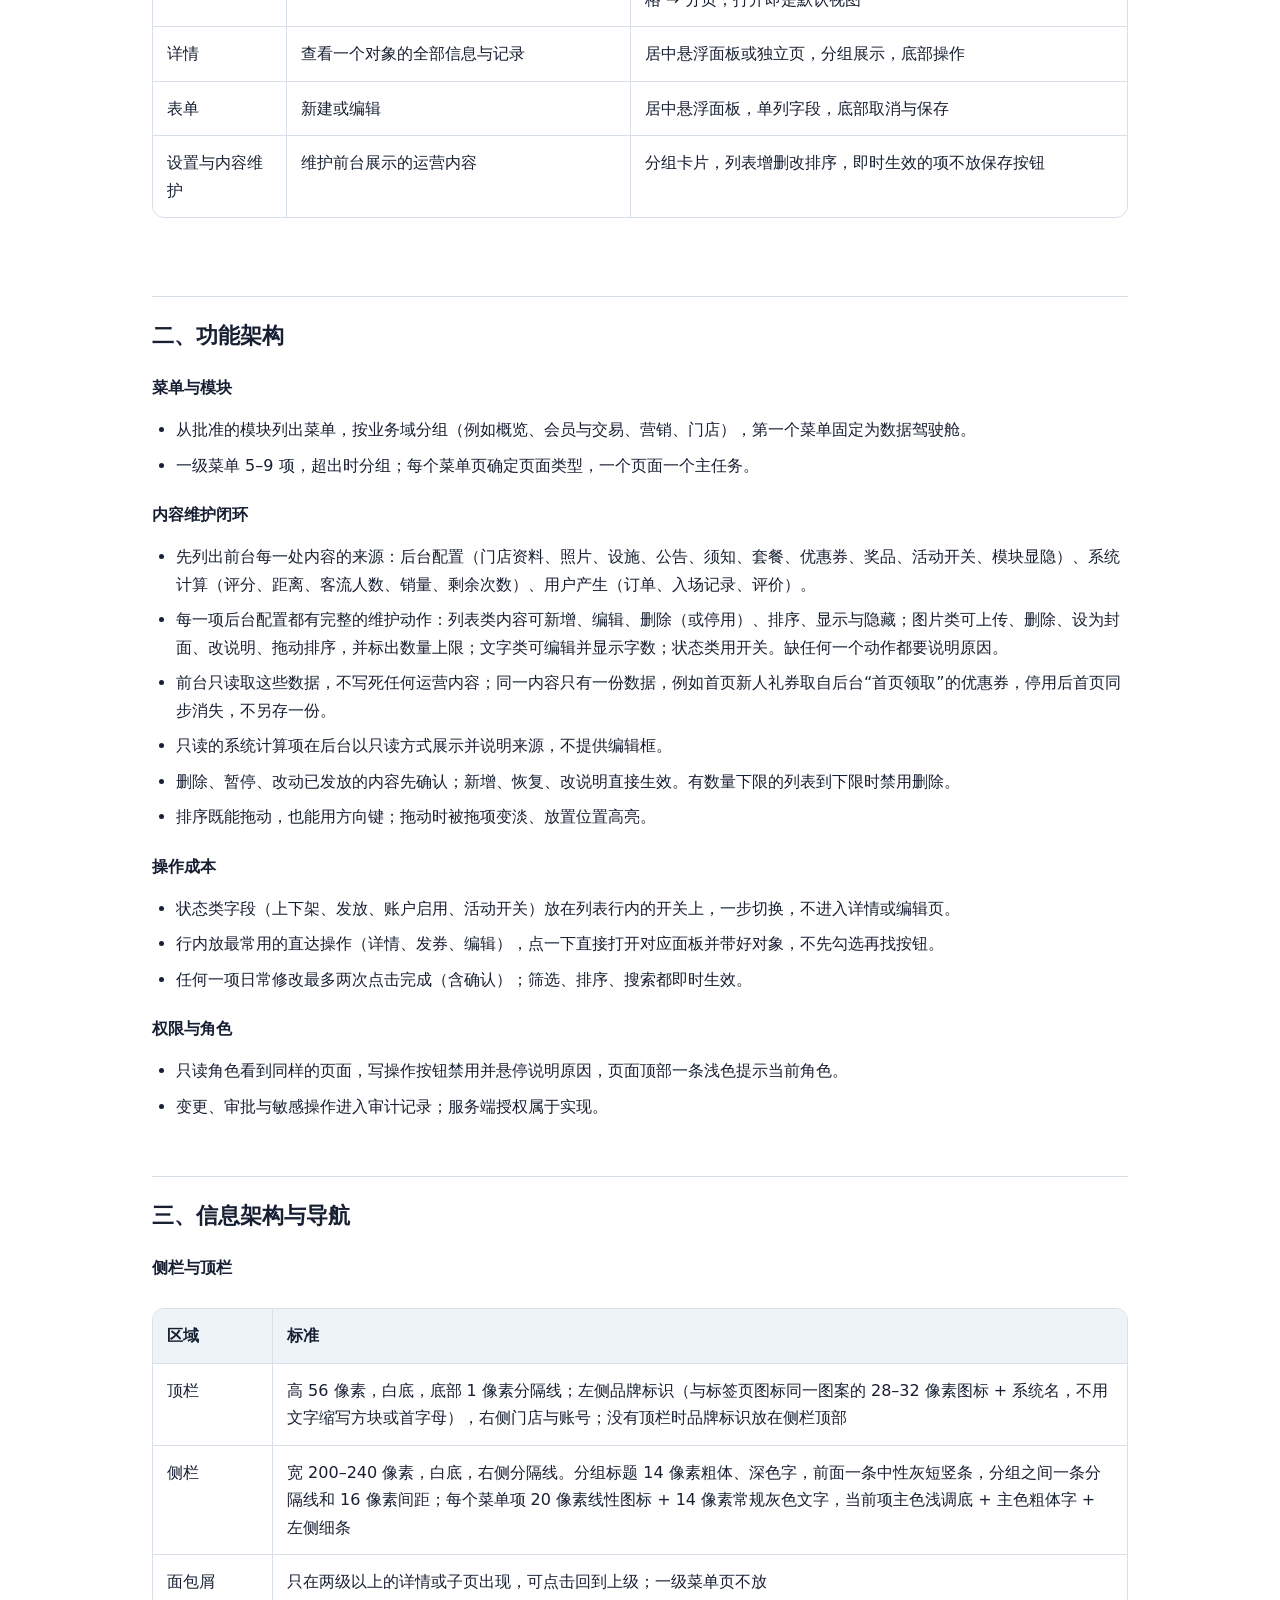
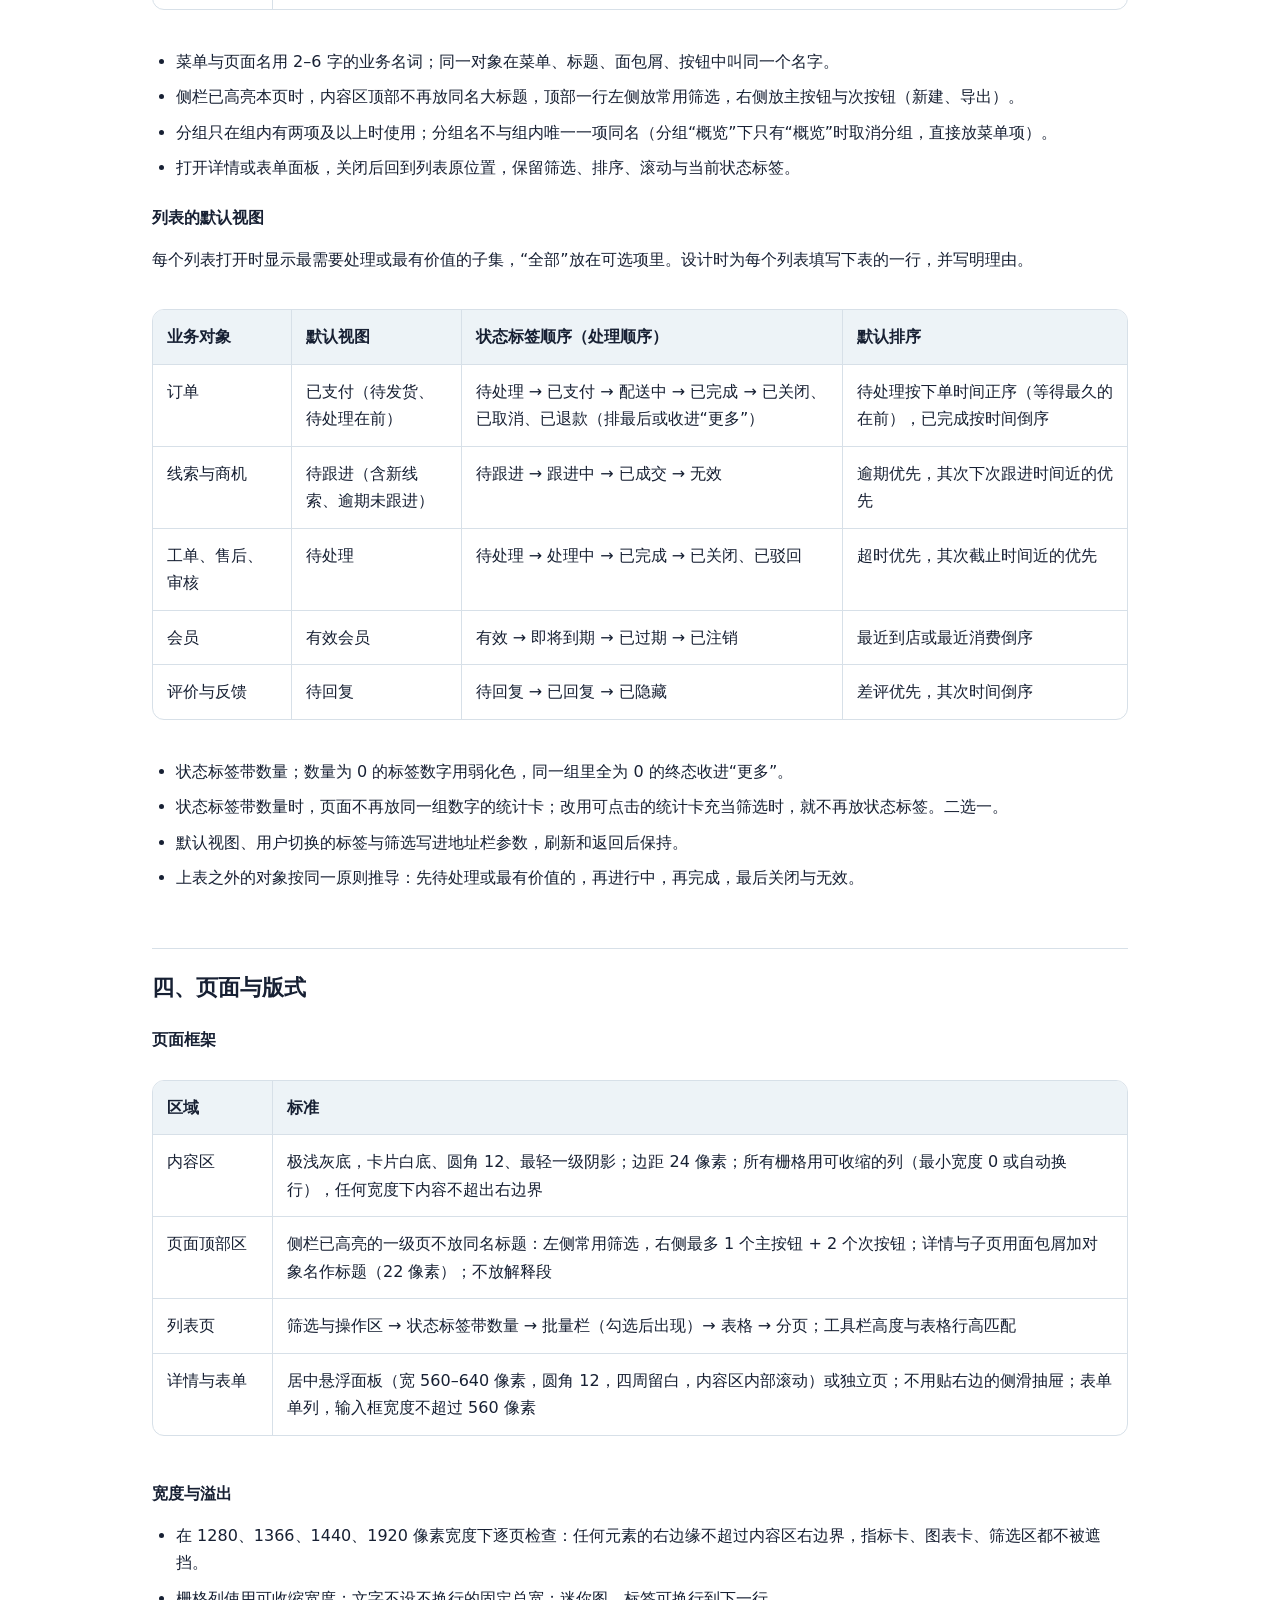
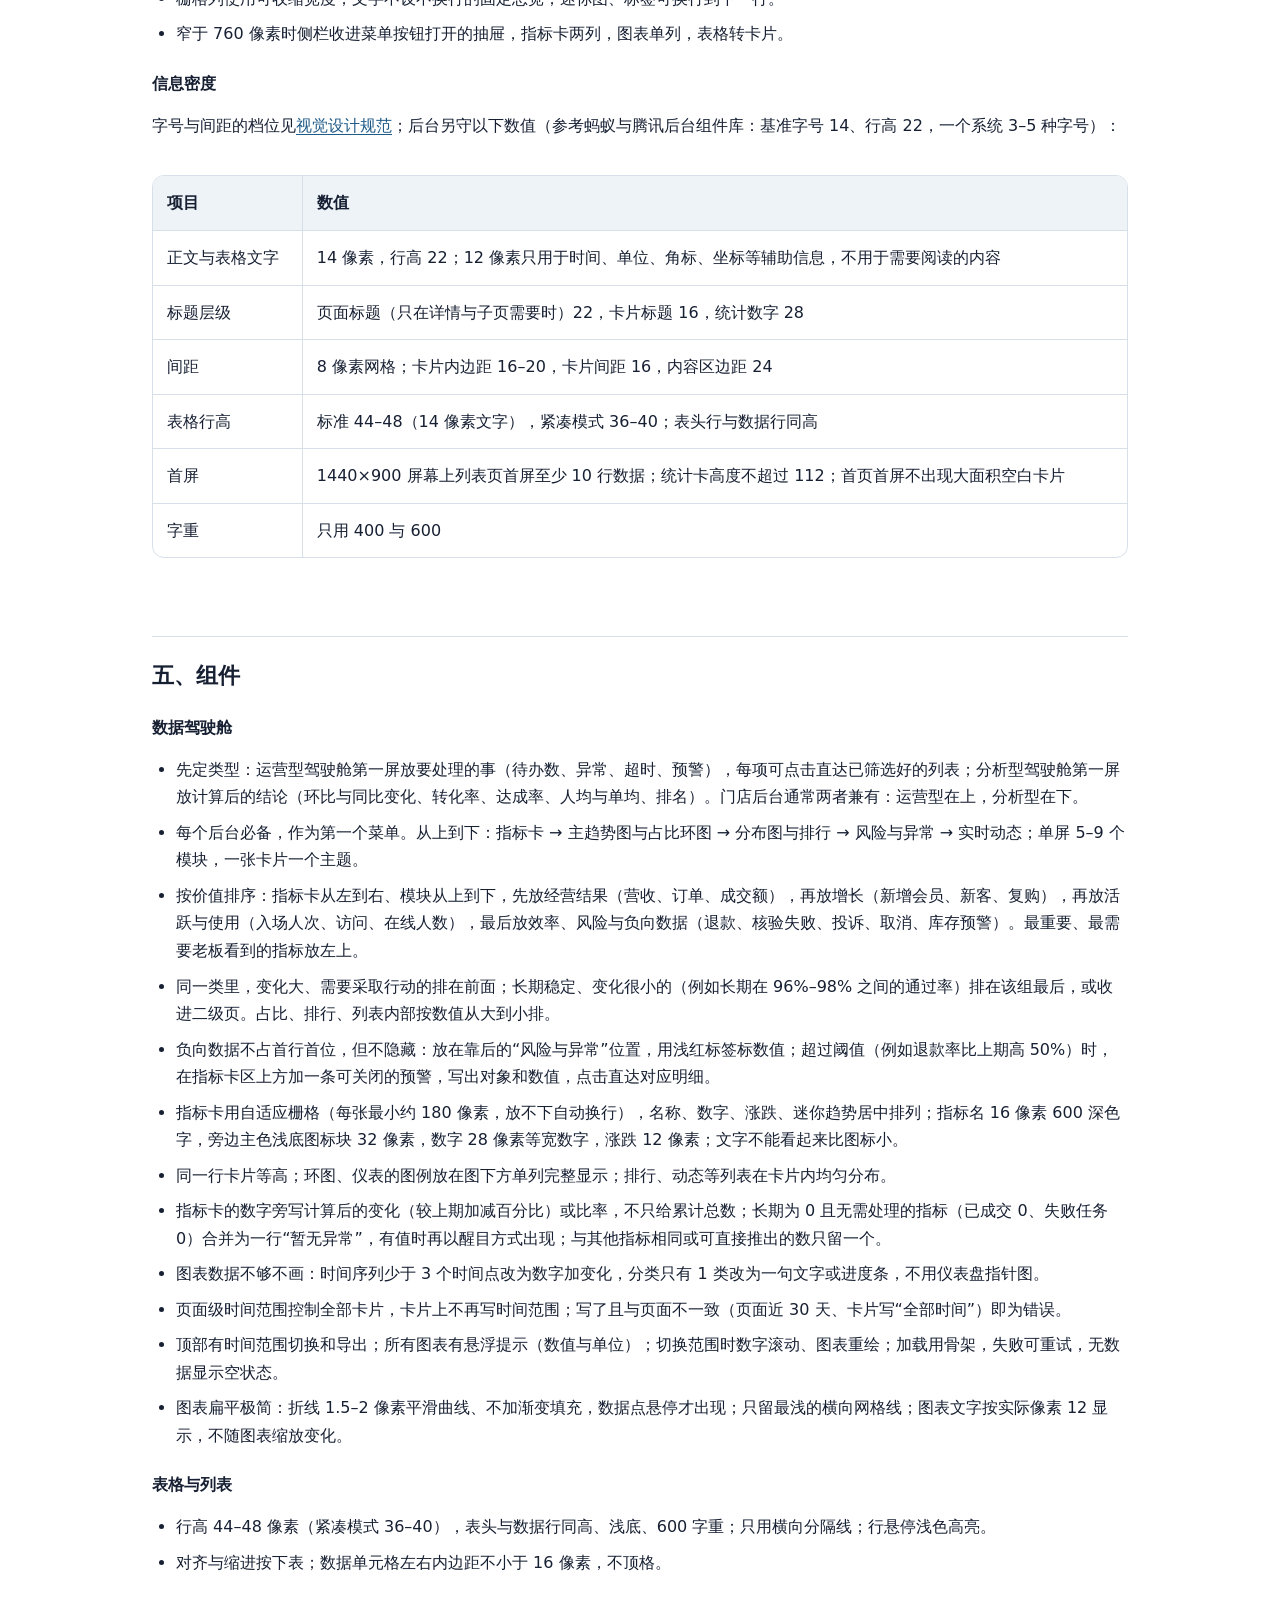
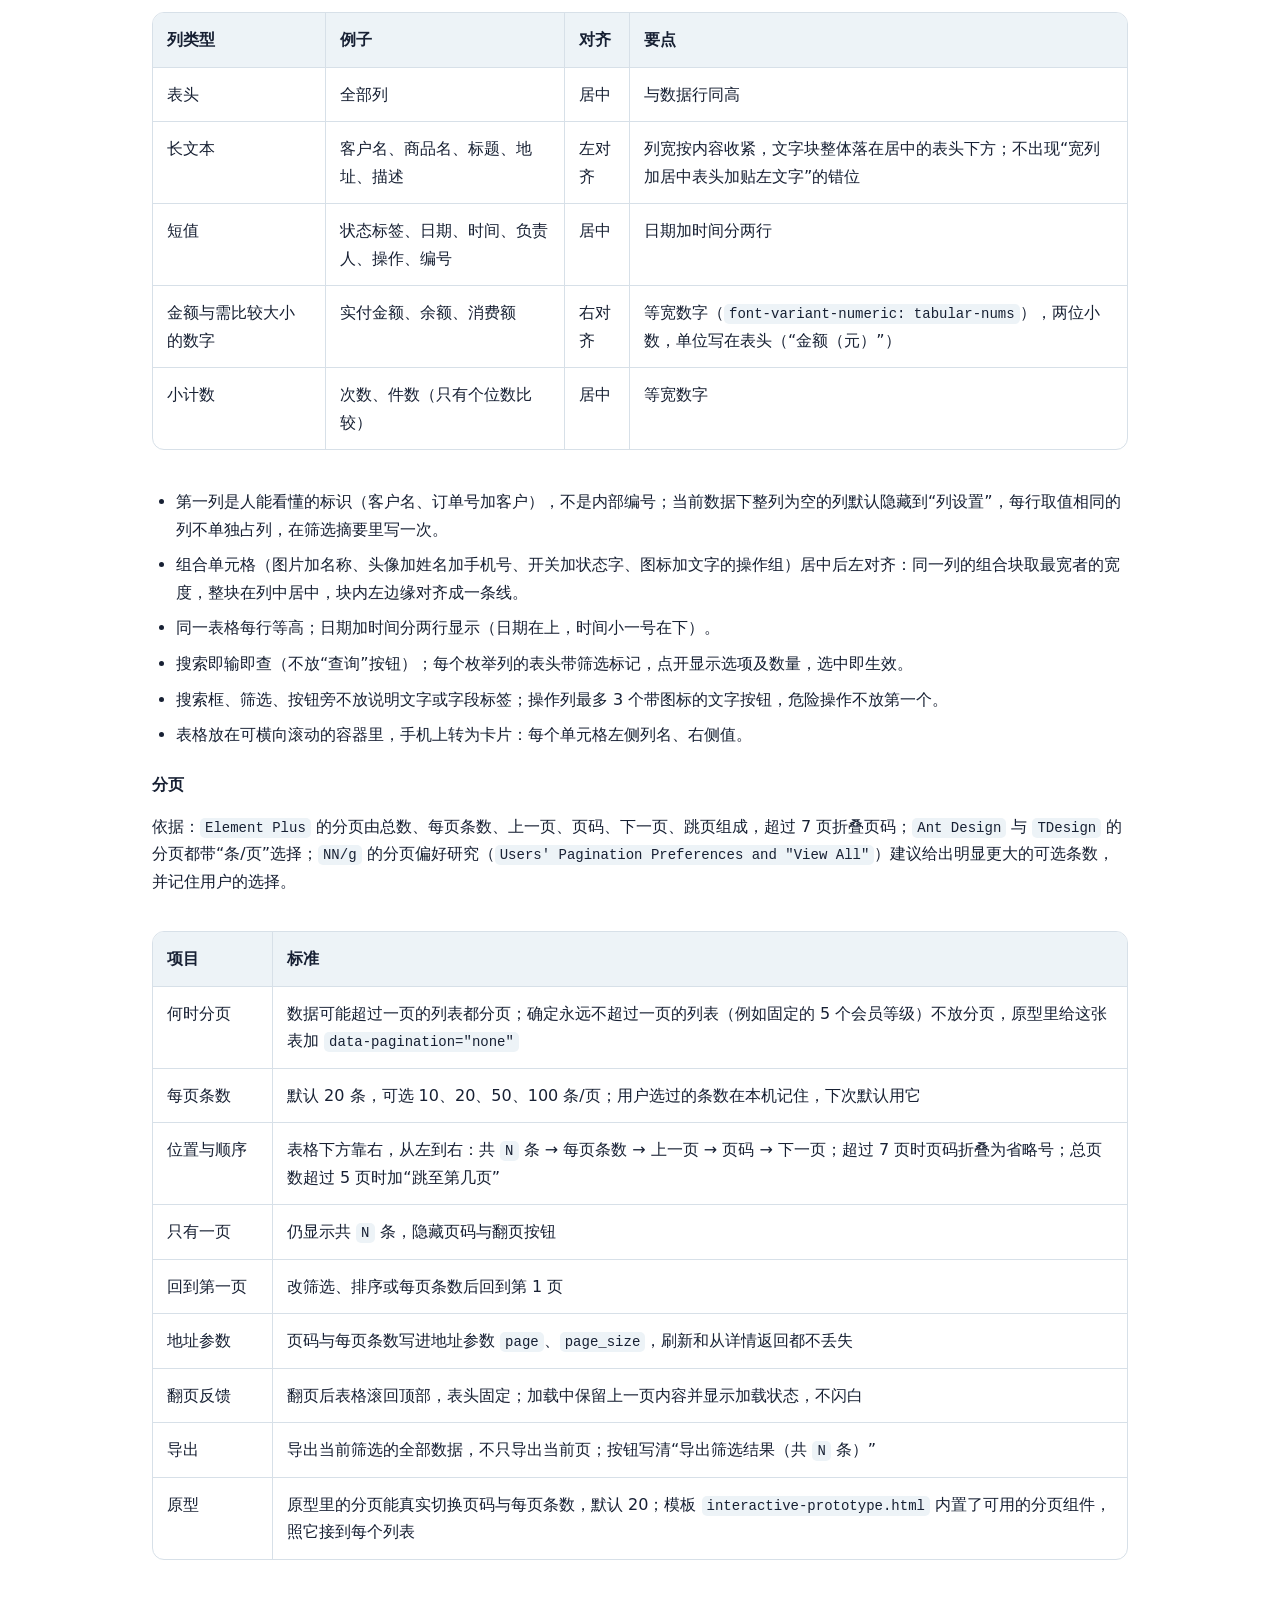
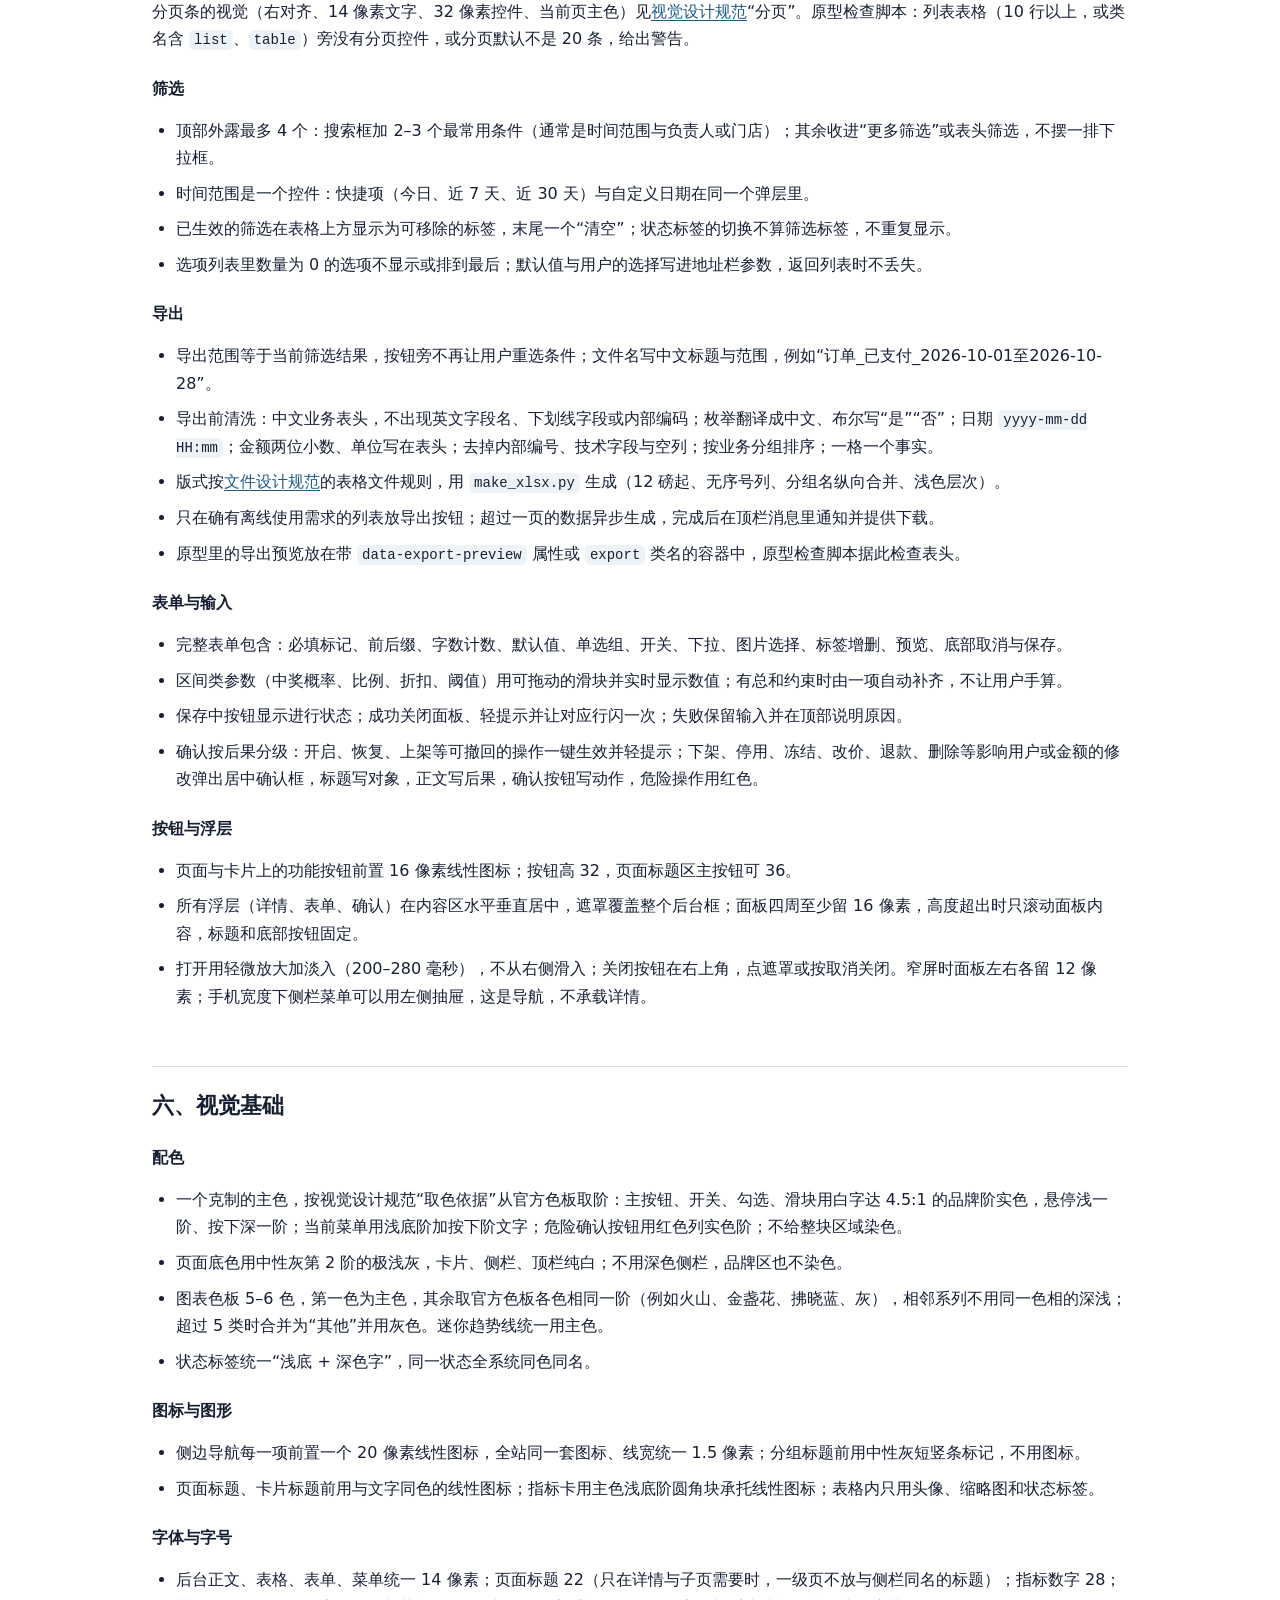
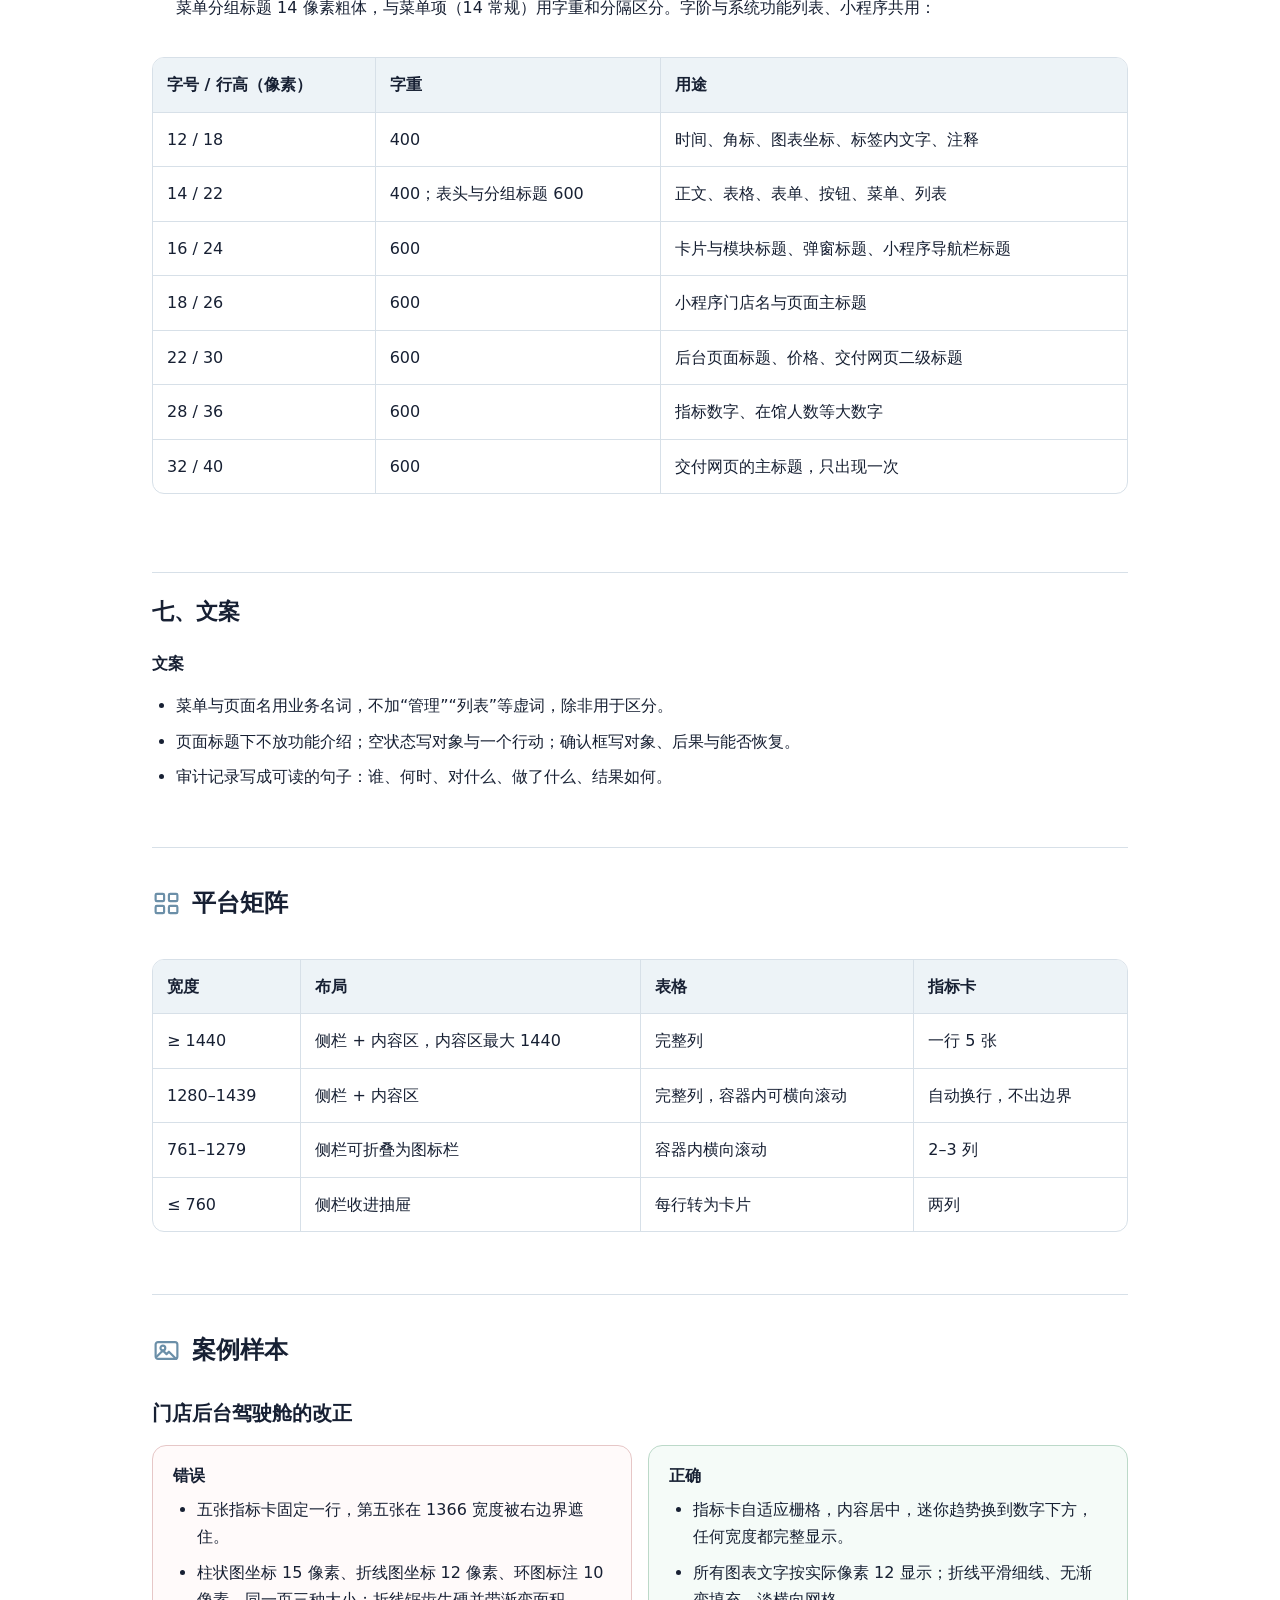
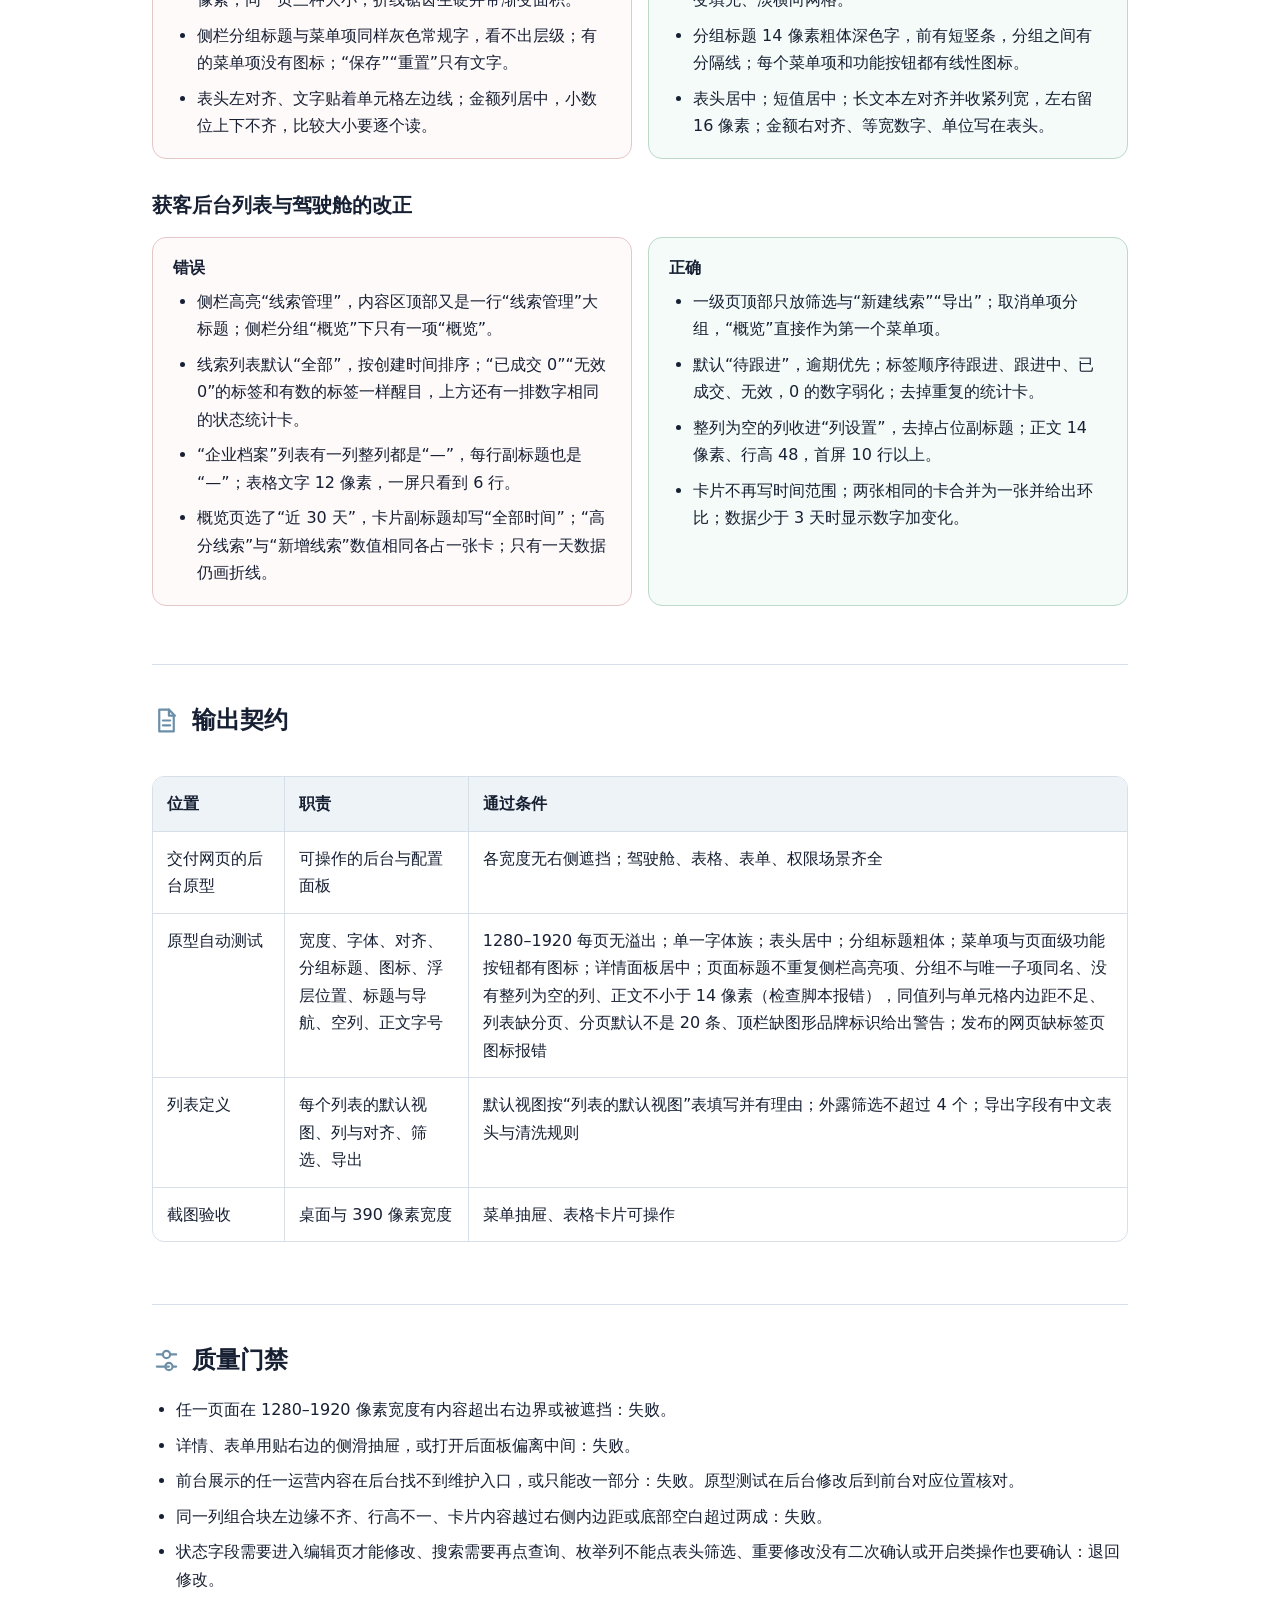
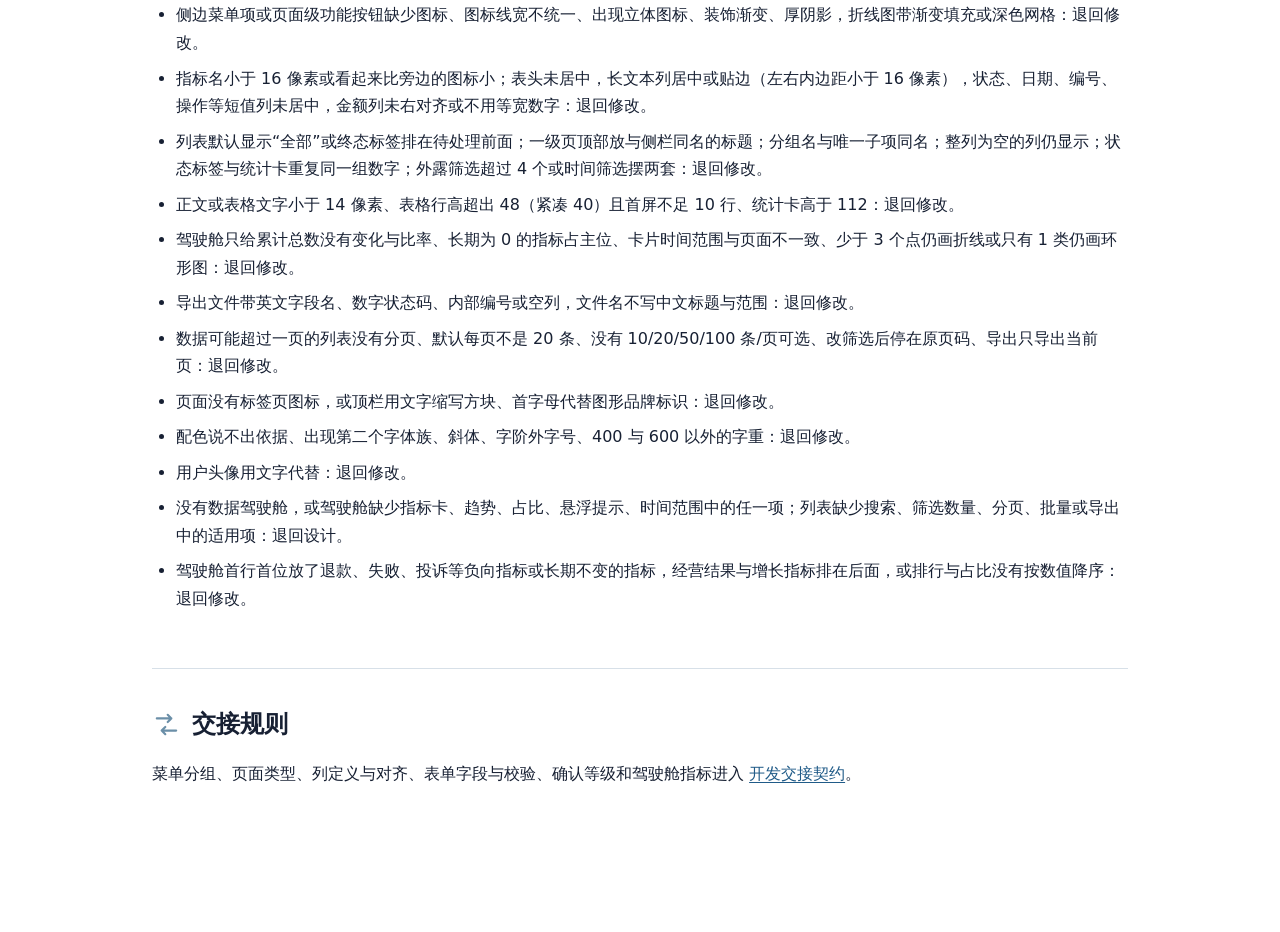
==== commit 99c740da: "List pagination and tab icons - admin-design/ui-standards: pagination (20 per page by default, 10/20" ====
--- a/references/admin-design.html
+++ b/references/admin-design.html
@@ -24,7 +24,7 @@
 <li>每个菜单页确定页面类型，一个页面一个主任务；为前台的每处运营内容找到维护页面。</li>
 <li>为列表定义默认视图（默认状态、时间范围、排序与理由）、列、筛选、批量操作与导出；为表单定义字段、校验、保存结果；为危险操作定义确认等级；写明每个主要组件参考了哪一家组件库的哪个组件。</li>
 <li>按本页第六层的配色、图标、字阶出图，再做可交互原型。</li>
-<li>原型自动测试：在 1280、1366、1440、1920 像素宽度逐页检查没有内容超出右边界；表头居中、长文本左对齐、金额右对齐；页面标题不重复侧栏高亮项、分组不与唯一子项同名；没有整列为空的列；正文不小于 14 像素；分组标题加粗；菜单项与功能按钮都有图标；单一字体族与字阶。</li>
+<li>原型自动测试：在 1280、1366、1440、1920 像素宽度逐页检查没有内容超出右边界；列表分页默认 20 条且能切换页码与每页条数；顶栏有图形品牌标识、页面有标签页图标；表头居中、长文本左对齐、金额右对齐；页面标题不重复侧栏高亮项、分组不与唯一子项同名；没有整列为空的列；正文不小于 14 像素；分组标题加粗；菜单项与功能按钮都有图标；单一字体族与字阶。</li>
 </ol>
 </section>
 <!-- SECTION:workflow:END -->
@@ -78,7 +78,7 @@
 <h3 class="layer">三、信息架构与导航</h3>
 <h4>侧栏与顶栏</h4>
 <div class="table-wrap"><table><thead><tr><th>区域</th><th>标准</th></tr></thead><tbody>
-<tr><td>顶栏</td><td>高 56 像素，白底，底部 1 像素分隔线；左侧系统名，右侧门店与账号</td></tr>
+<tr><td>顶栏</td><td>高 56 像素，白底，底部 1 像素分隔线；左侧品牌标识（与标签页图标同一图案的 28–32 像素图标 + 系统名，不用文字缩写方块或首字母），右侧门店与账号；没有顶栏时品牌标识放在侧栏顶部</td></tr>
 <tr><td>侧栏</td><td>宽 200–240 像素，白底，右侧分隔线。分组标题 14 像素粗体、深色字，前面一条中性灰短竖条，分组之间一条分隔线和 16 像素间距；每个菜单项 20 像素线性图标 + 14 像素常规灰色文字，当前项主色浅调底 + 主色粗体字 + 左侧细条</td></tr>
 <tr><td>面包屑</td><td>只在两级以上的详情或子页出现，可点击回到上级；一级菜单页不放</td></tr>
 </tbody></table></div>
@@ -163,6 +163,20 @@
 <li>搜索框、筛选、按钮旁不放说明文字或字段标签；操作列最多 3 个带图标的文字按钮，危险操作不放第一个。</li>
 <li>表格放在可横向滚动的容器里，手机上转为卡片：每个单元格左侧列名、右侧值。</li>
 </ul>
+<h4>分页</h4>
+<p>依据：<code>Element Plus</code> 的分页由总数、每页条数、上一页、页码、下一页、跳页组成，超过 7 页折叠页码；<code>Ant Design</code> 与 <code>TDesign</code> 的分页都带“条/页”选择；<code>NN/g</code> 的分页偏好研究（<code>Users' Pagination Preferences and "View All"</code>）建议给出明显更大的可选条数，并记住用户的选择。</p>
+<div class="table-wrap"><table><thead><tr><th>项目</th><th>标准</th></tr></thead><tbody>
+<tr><td>何时分页</td><td>数据可能超过一页的列表都分页；确定永远不超过一页的列表（例如固定的 5 个会员等级）不放分页，原型里给这张表加 <code>data-pagination="none"</code></td></tr>
+<tr><td>每页条数</td><td>默认 20 条，可选 10、20、50、100 条/页；用户选过的条数在本机记住，下次默认用它</td></tr>
+<tr><td>位置与顺序</td><td>表格下方靠右，从左到右：共 <code>N</code> 条 → 每页条数 → 上一页 → 页码 → 下一页；超过 7 页时页码折叠为省略号；总页数超过 5 页时加“跳至第几页”</td></tr>
+<tr><td>只有一页</td><td>仍显示共 <code>N</code> 条，隐藏页码与翻页按钮</td></tr>
+<tr><td>回到第一页</td><td>改筛选、排序或每页条数后回到第 1 页</td></tr>
+<tr><td>地址参数</td><td>页码与每页条数写进地址参数 <code>page</code>、<code>page_size</code>，刷新和从详情返回都不丢失</td></tr>
+<tr><td>翻页反馈</td><td>翻页后表格滚回顶部，表头固定；加载中保留上一页内容并显示加载状态，不闪白</td></tr>
+<tr><td>导出</td><td>导出当前筛选的全部数据，不只导出当前页；按钮写清“导出筛选结果（共 <code>N</code> 条）”</td></tr>
+<tr><td>原型</td><td>原型里的分页能真实切换页码与每页条数，默认 20；模板 <code>interactive-prototype.html</code> 内置了可用的分页组件，照它接到每个列表</td></tr>
+</tbody></table></div>
+<p>分页条的视觉（右对齐、14 像素文字、32 像素控件、当前页主色）见<a href="https://github.com/luzern0414/Luz-Design/blob/master/references/visual-design.html">视觉设计规范</a>“分页”。原型检查脚本：列表表格（10 行以上，或类名含 <code>list</code>、<code>table</code>）旁没有分页控件，或分页默认不是 20 条，给出警告。</p>
 <h4>筛选</h4>
 <ul>
 <li>顶部外露最多 4 个：搜索框加 2–3 个最常用条件（通常是时间范围与负责人或门店）；其余收进“更多筛选”或表头筛选，不摆一排下拉框。</li>
@@ -274,7 +288,7 @@
 <h2 id="output-contract-heading" class="section-heading"><svg class="icon-linear section-icon" viewBox="0 0 24 24" fill="none" stroke="currentColor" stroke-width="1.8" stroke-linecap="round" stroke-linejoin="round" aria-hidden="true" focusable="false"><path d="M6 3h8l4 4v14H6z"/><path d="M14 3v5h5M9 12h6M9 16h6"/></svg><span>输出契约</span></h2>
 <div class="table-wrap"><table><thead><tr><th>位置</th><th>职责</th><th>通过条件</th></tr></thead><tbody>
 <tr><td>交付网页的后台原型</td><td>可操作的后台与配置面板</td><td>各宽度无右侧遮挡；驾驶舱、表格、表单、权限场景齐全</td></tr>
-<tr><td>原型自动测试</td><td>宽度、字体、对齐、分组标题、图标、浮层位置、标题与导航、空列、正文字号</td><td>1280–1920 每页无溢出；单一字体族；表头居中；分组标题粗体；菜单项与页面级功能按钮都有图标；详情面板居中；页面标题不重复侧栏高亮项、分组不与唯一子项同名、没有整列为空的列、正文不小于 14 像素（检查脚本报错），同值列与单元格内边距不足给出警告</td></tr>
+<tr><td>原型自动测试</td><td>宽度、字体、对齐、分组标题、图标、浮层位置、标题与导航、空列、正文字号</td><td>1280–1920 每页无溢出；单一字体族；表头居中；分组标题粗体；菜单项与页面级功能按钮都有图标；详情面板居中；页面标题不重复侧栏高亮项、分组不与唯一子项同名、没有整列为空的列、正文不小于 14 像素（检查脚本报错），同值列与单元格内边距不足、列表缺分页、分页默认不是 20 条、顶栏缺图形品牌标识给出警告；发布的网页缺标签页图标报错</td></tr>
 <tr><td>列表定义</td><td>每个列表的默认视图、列与对齐、筛选、导出</td><td>默认视图按“列表的默认视图”表填写并有理由；外露筛选不超过 4 个；导出字段有中文表头与清洗规则</td></tr>
 <tr><td>截图验收</td><td>桌面与 390 像素宽度</td><td>菜单抽屉、表格卡片可操作</td></tr>
 </tbody></table></div>
@@ -296,6 +310,8 @@
 <li>正文或表格文字小于 14 像素、表格行高超出 48（紧凑 40）且首屏不足 10 行、统计卡高于 112：退回修改。</li>
 <li>驾驶舱只给累计总数没有变化与比率、长期为 0 的指标占主位、卡片时间范围与页面不一致、少于 3 个点仍画折线或只有 1 类仍画环形图：退回修改。</li>
 <li>导出文件带英文字段名、数字状态码、内部编号或空列，文件名不写中文标题与范围：退回修改。</li>
+<li>数据可能超过一页的列表没有分页、默认每页不是 20 条、没有 10/20/50/100 条/页可选、改筛选后停在原页码、导出只导出当前页：退回修改。</li>
+<li>页面没有标签页图标，或顶栏用文字缩写方块、首字母代替图形品牌标识：退回修改。</li>
 <li>配色说不出依据、出现第二个字体族、斜体、字阶外字号、400 与 600 以外的字重：退回修改。</li>
 <li>用户头像用文字代替：退回修改。</li>
 <li>没有数据驾驶舱，或驾驶舱缺少指标卡、趋势、占比、悬浮提示、时间范围中的任一项；列表缺少搜索、筛选数量、分页、批量或导出中的适用项：退回设计。</li>
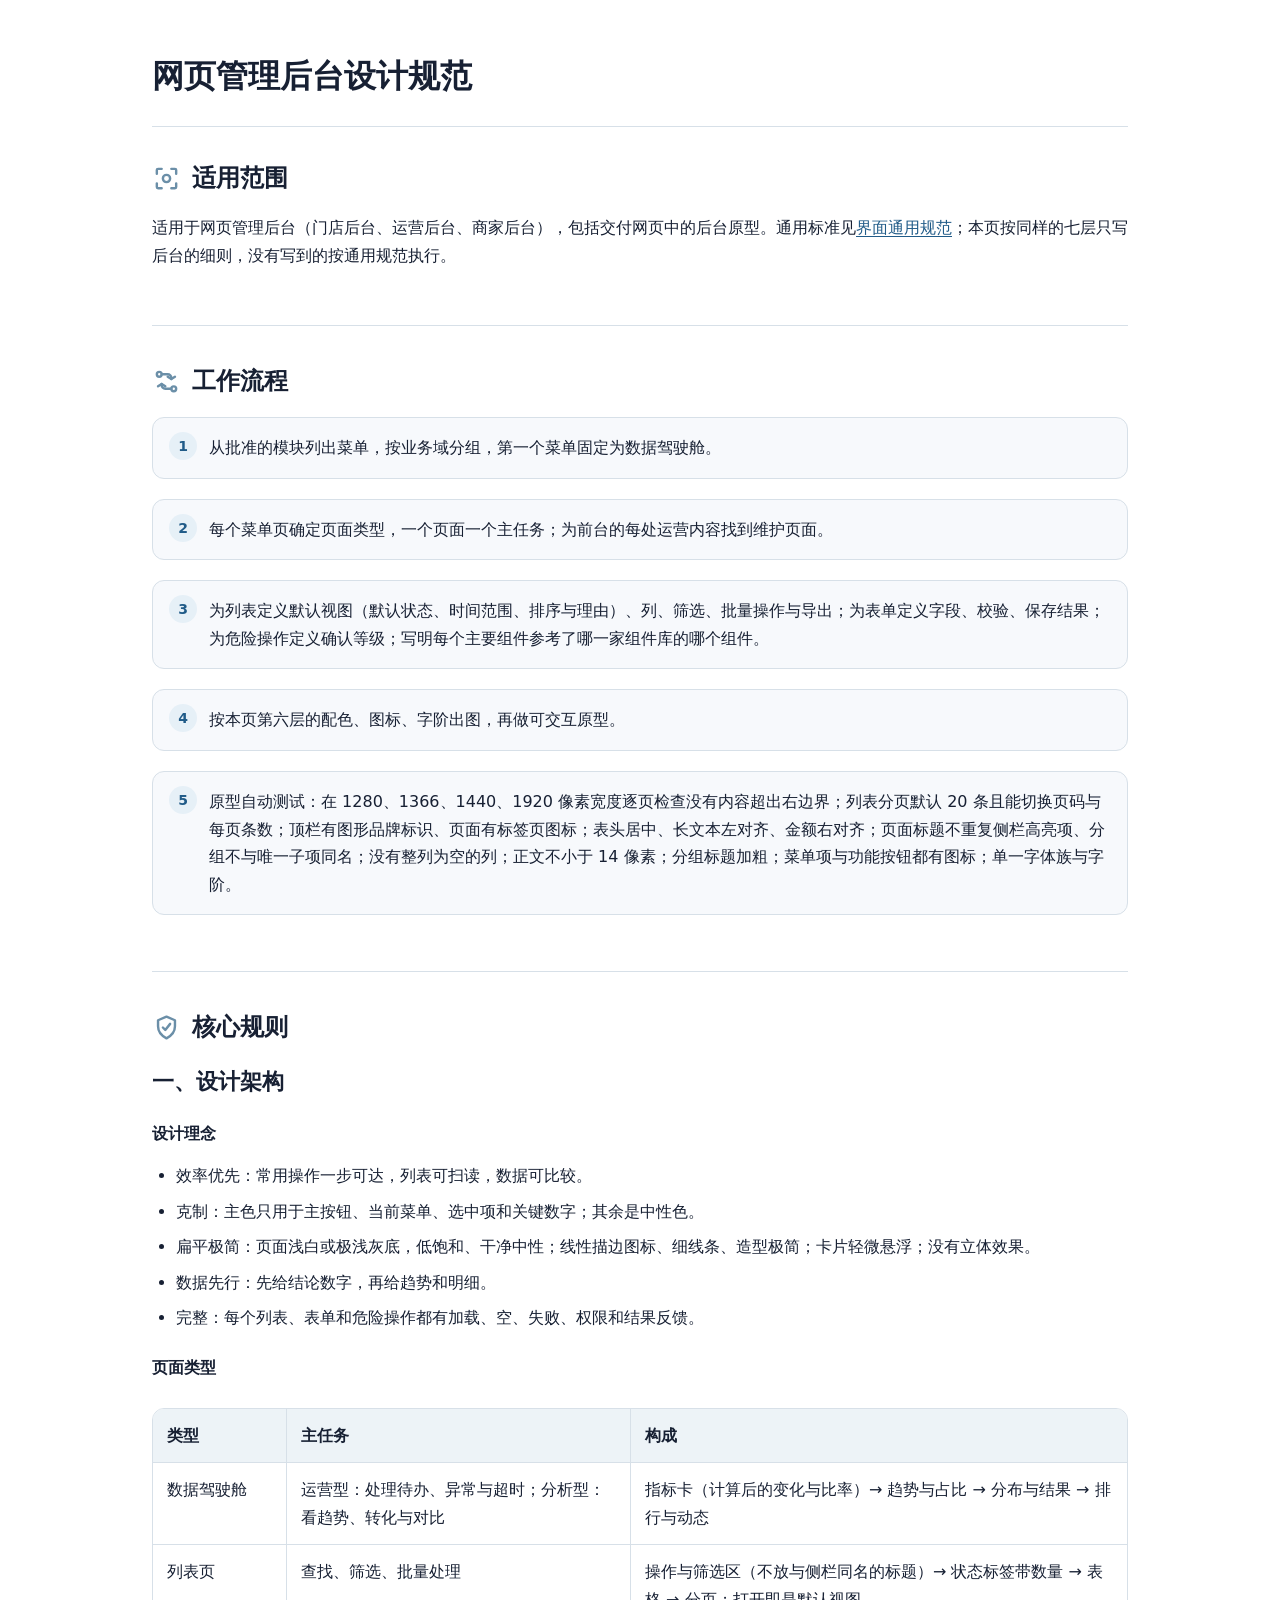
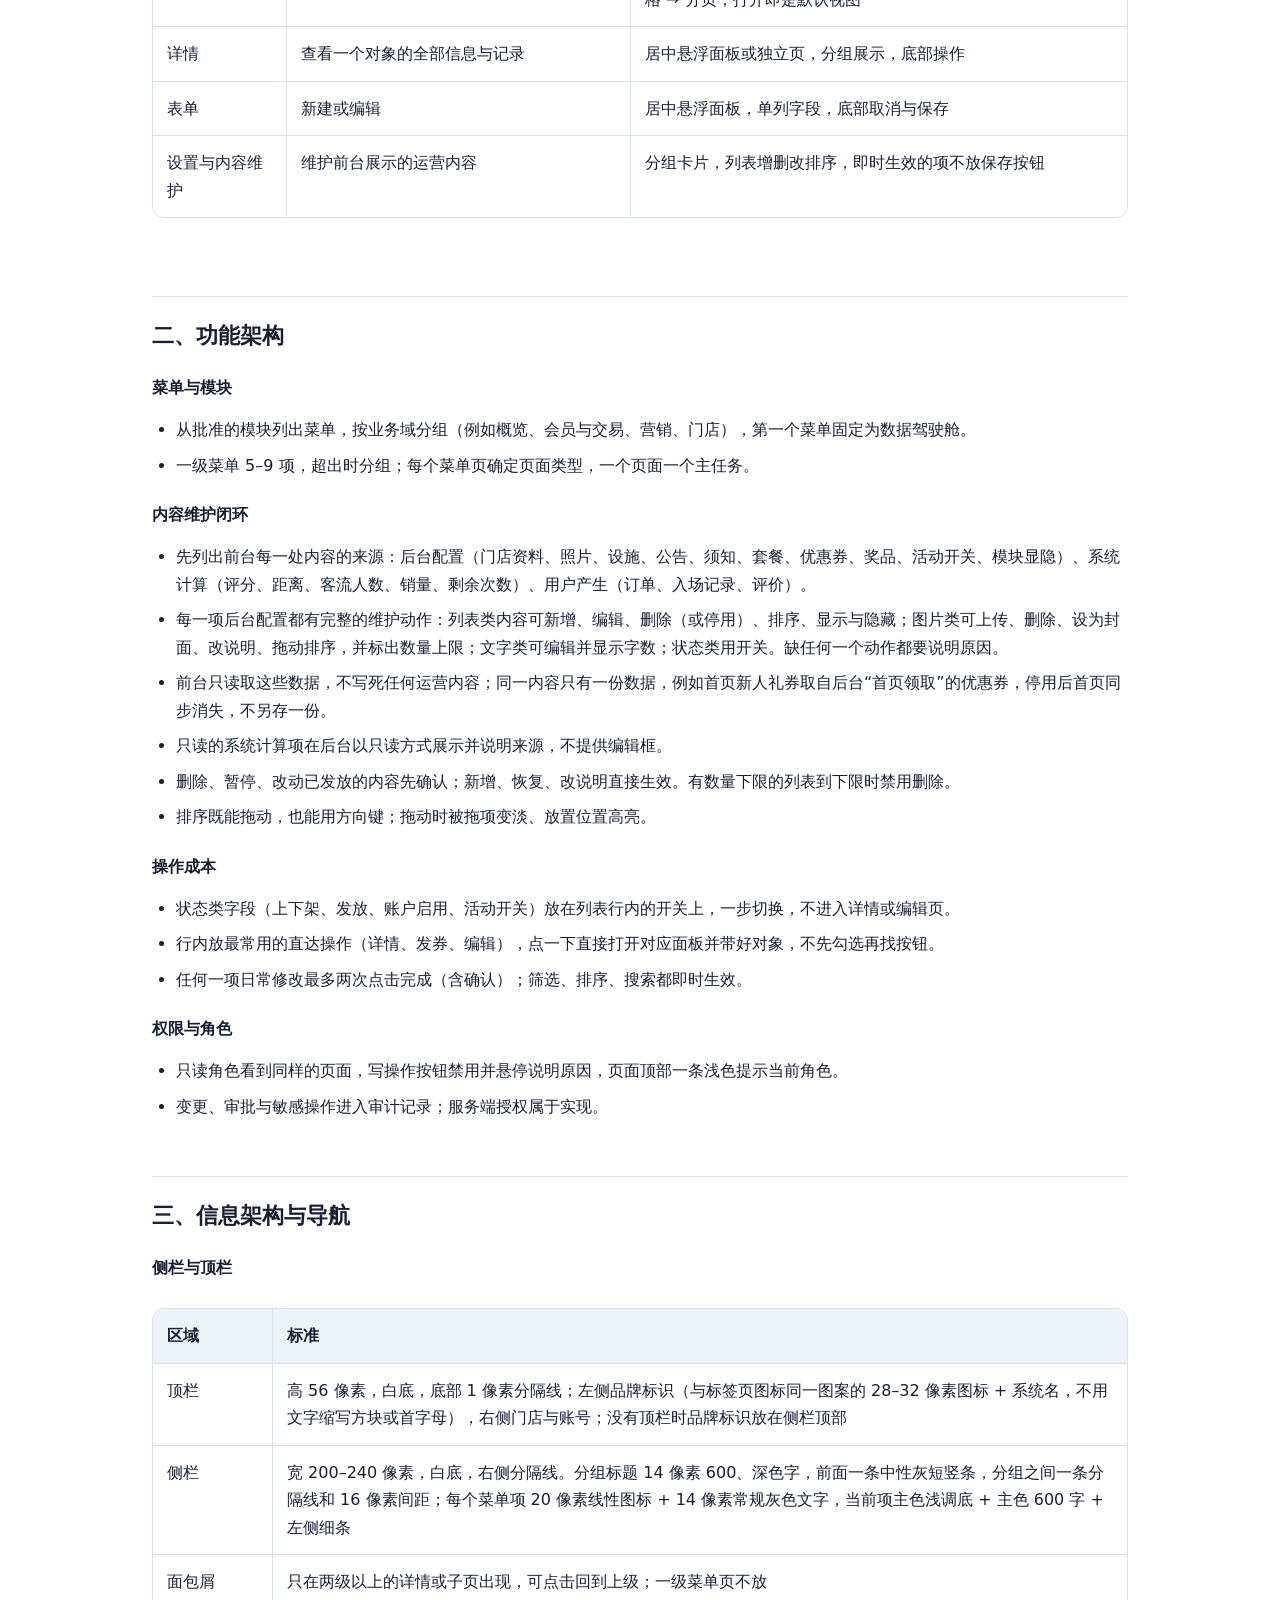
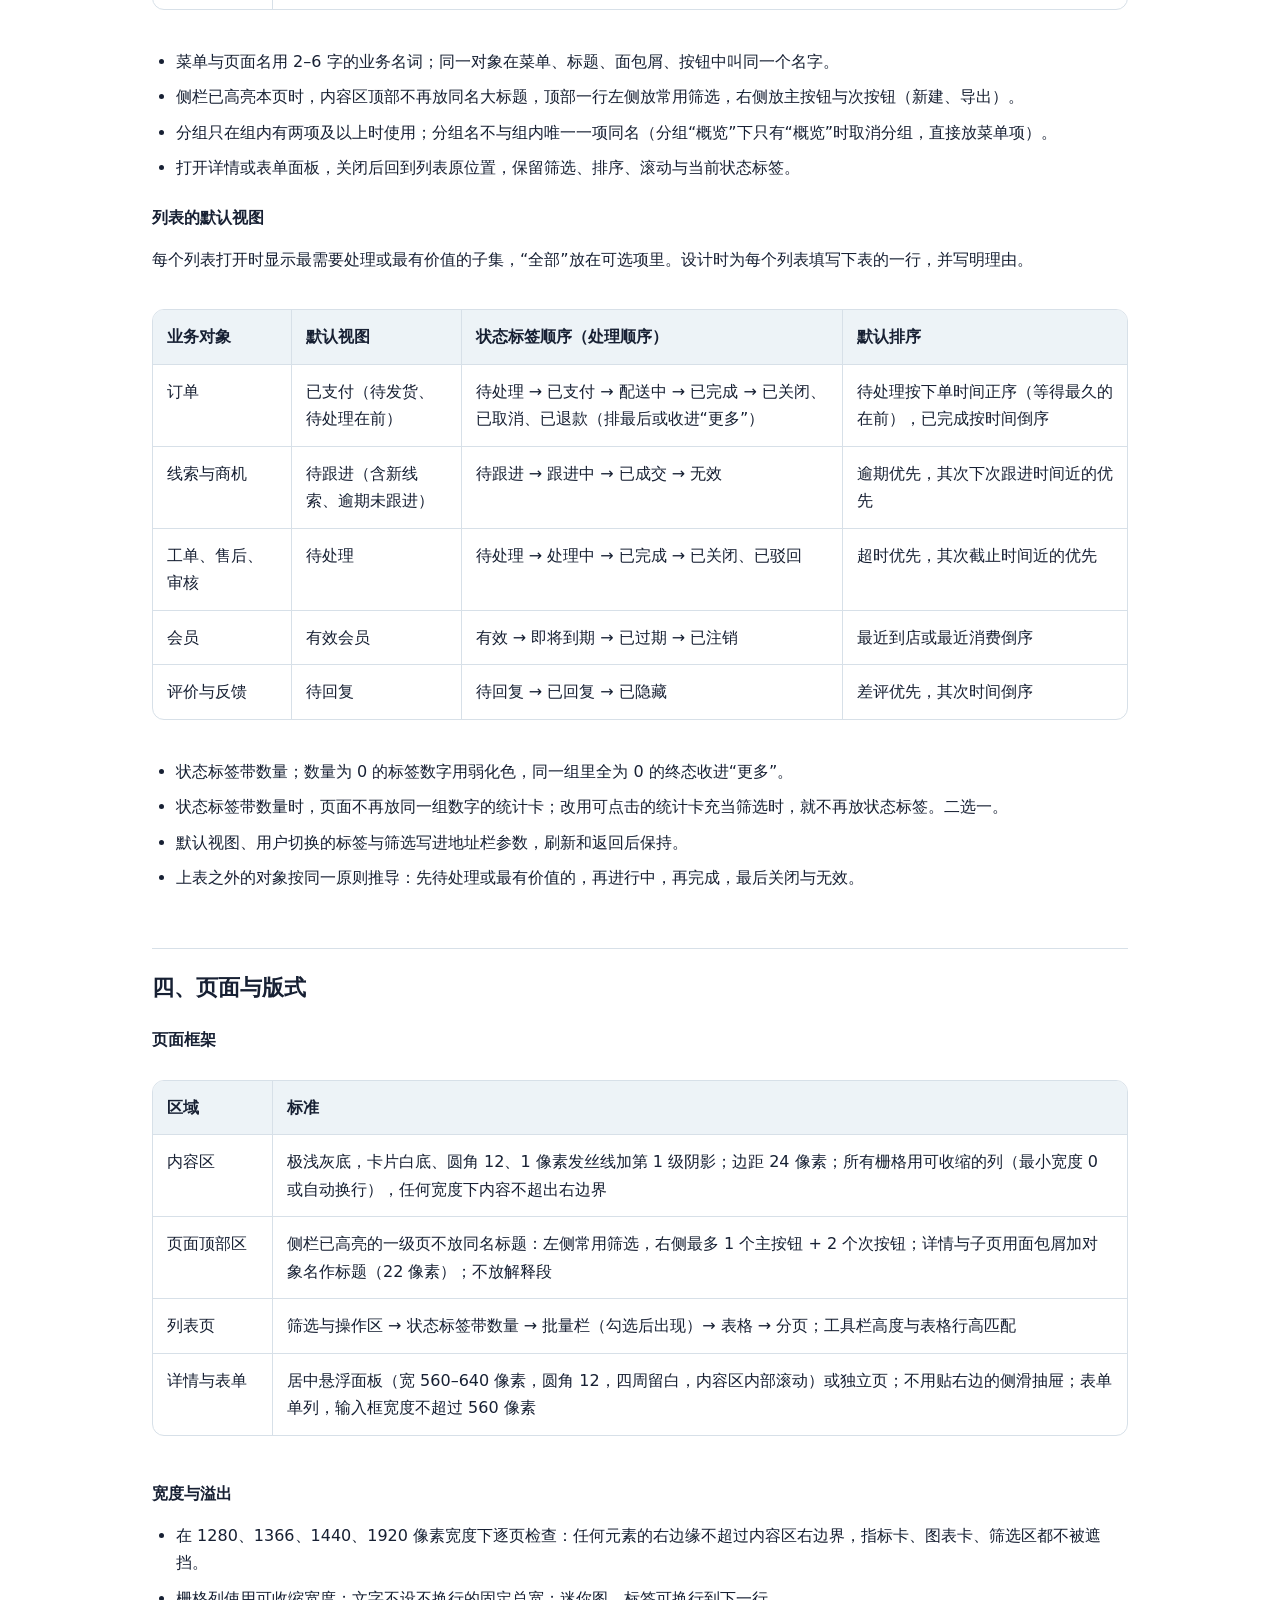
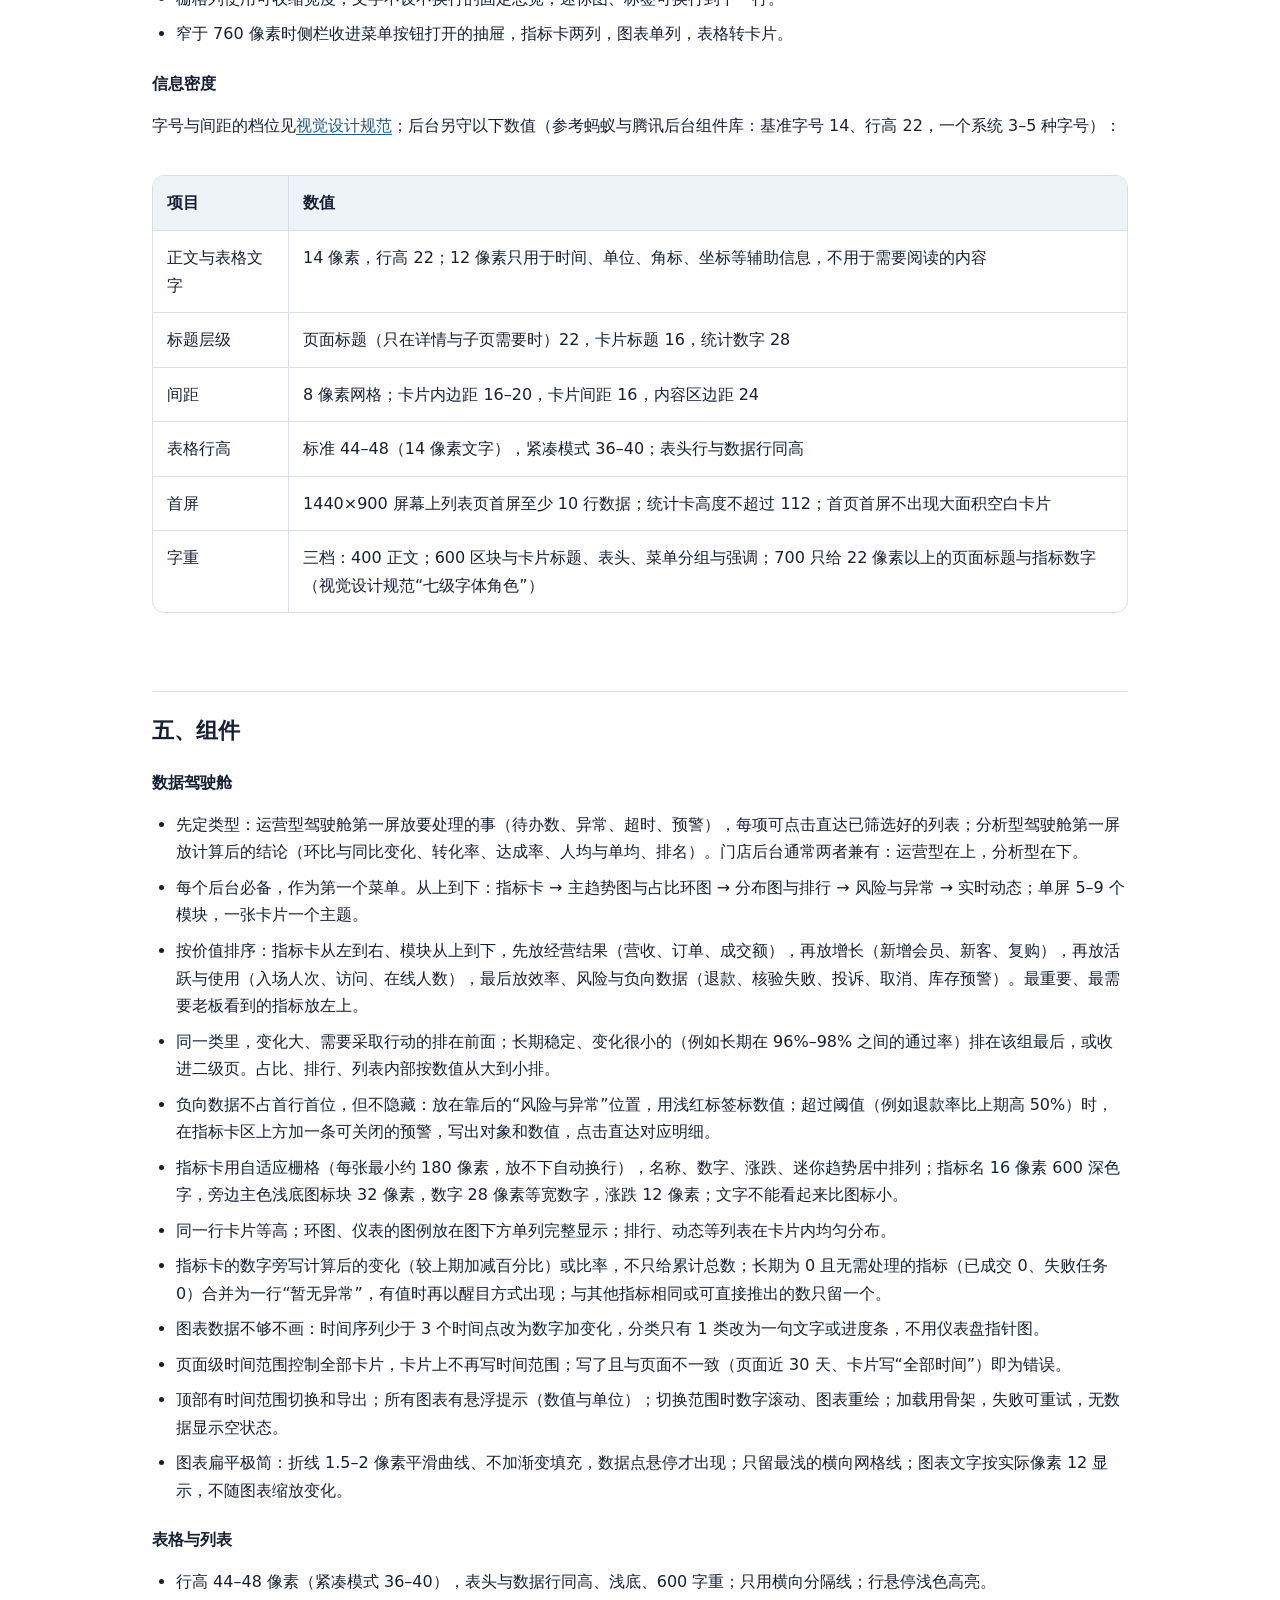
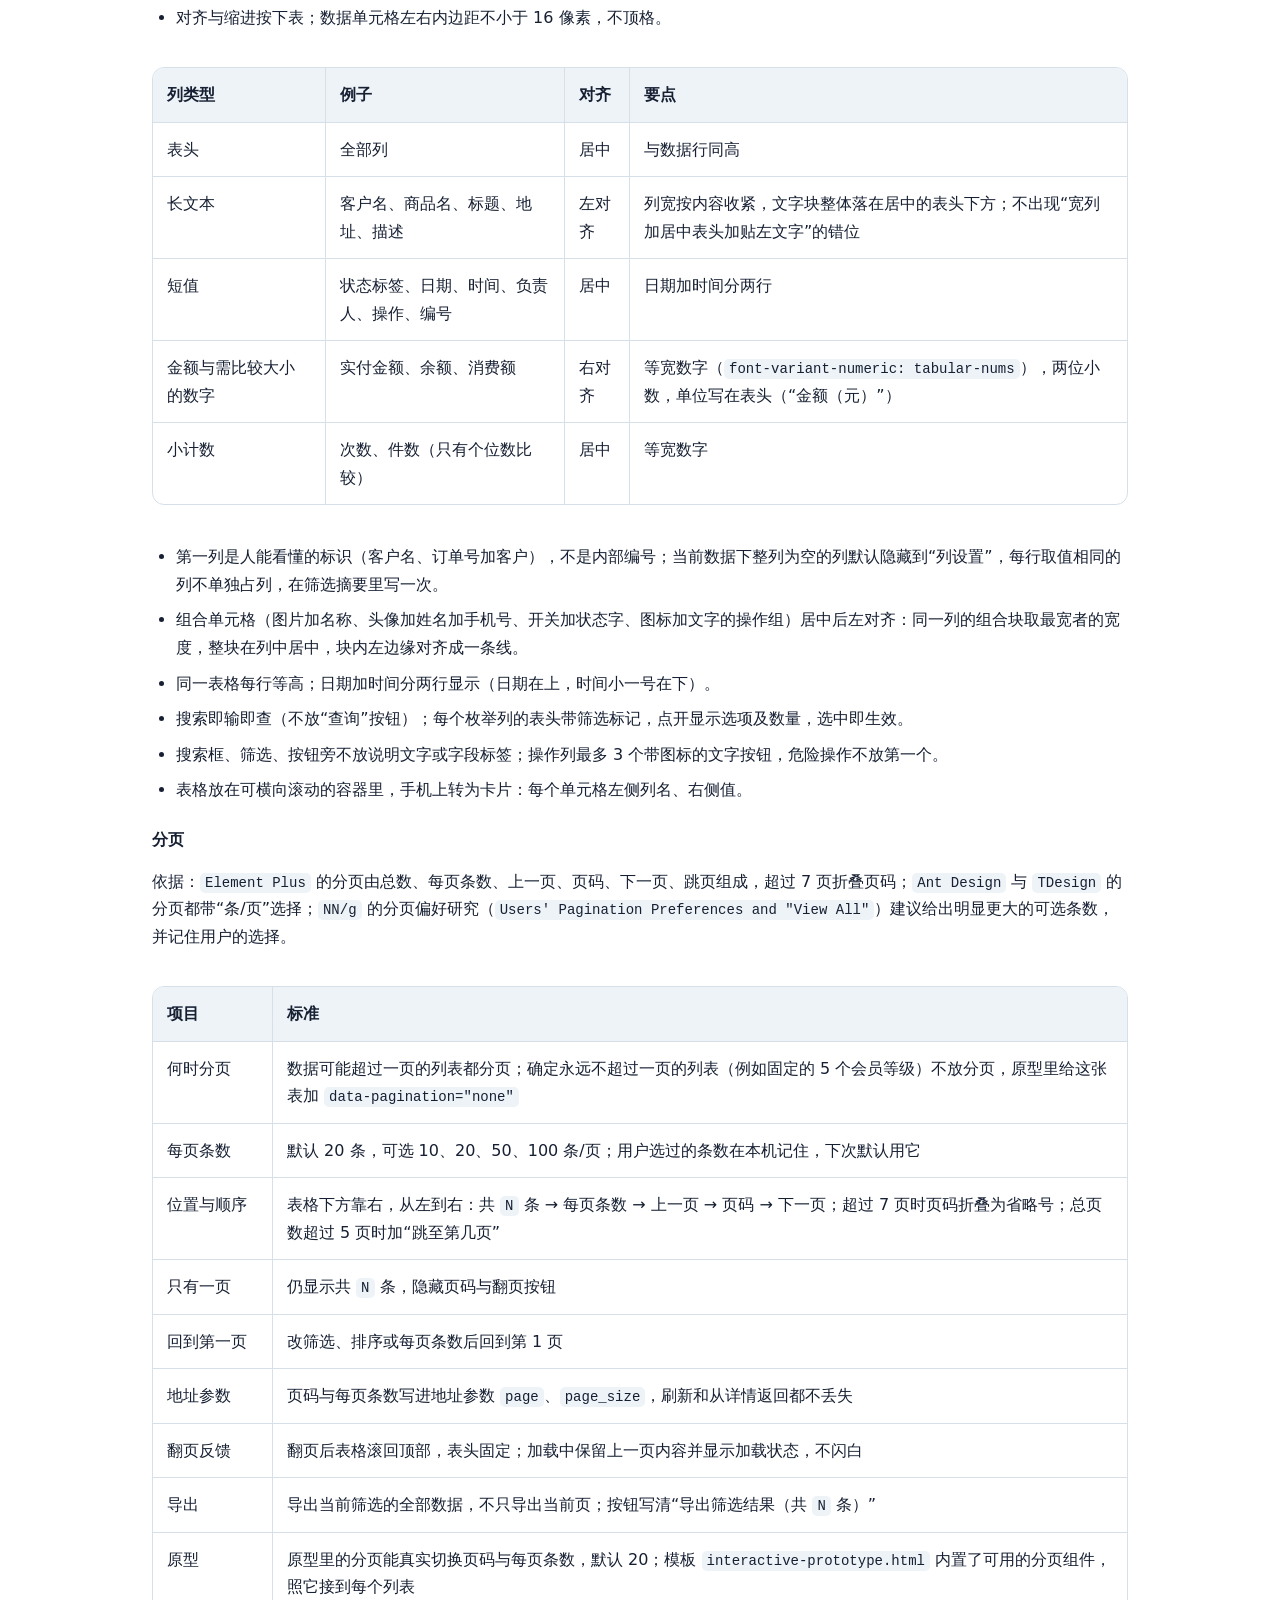
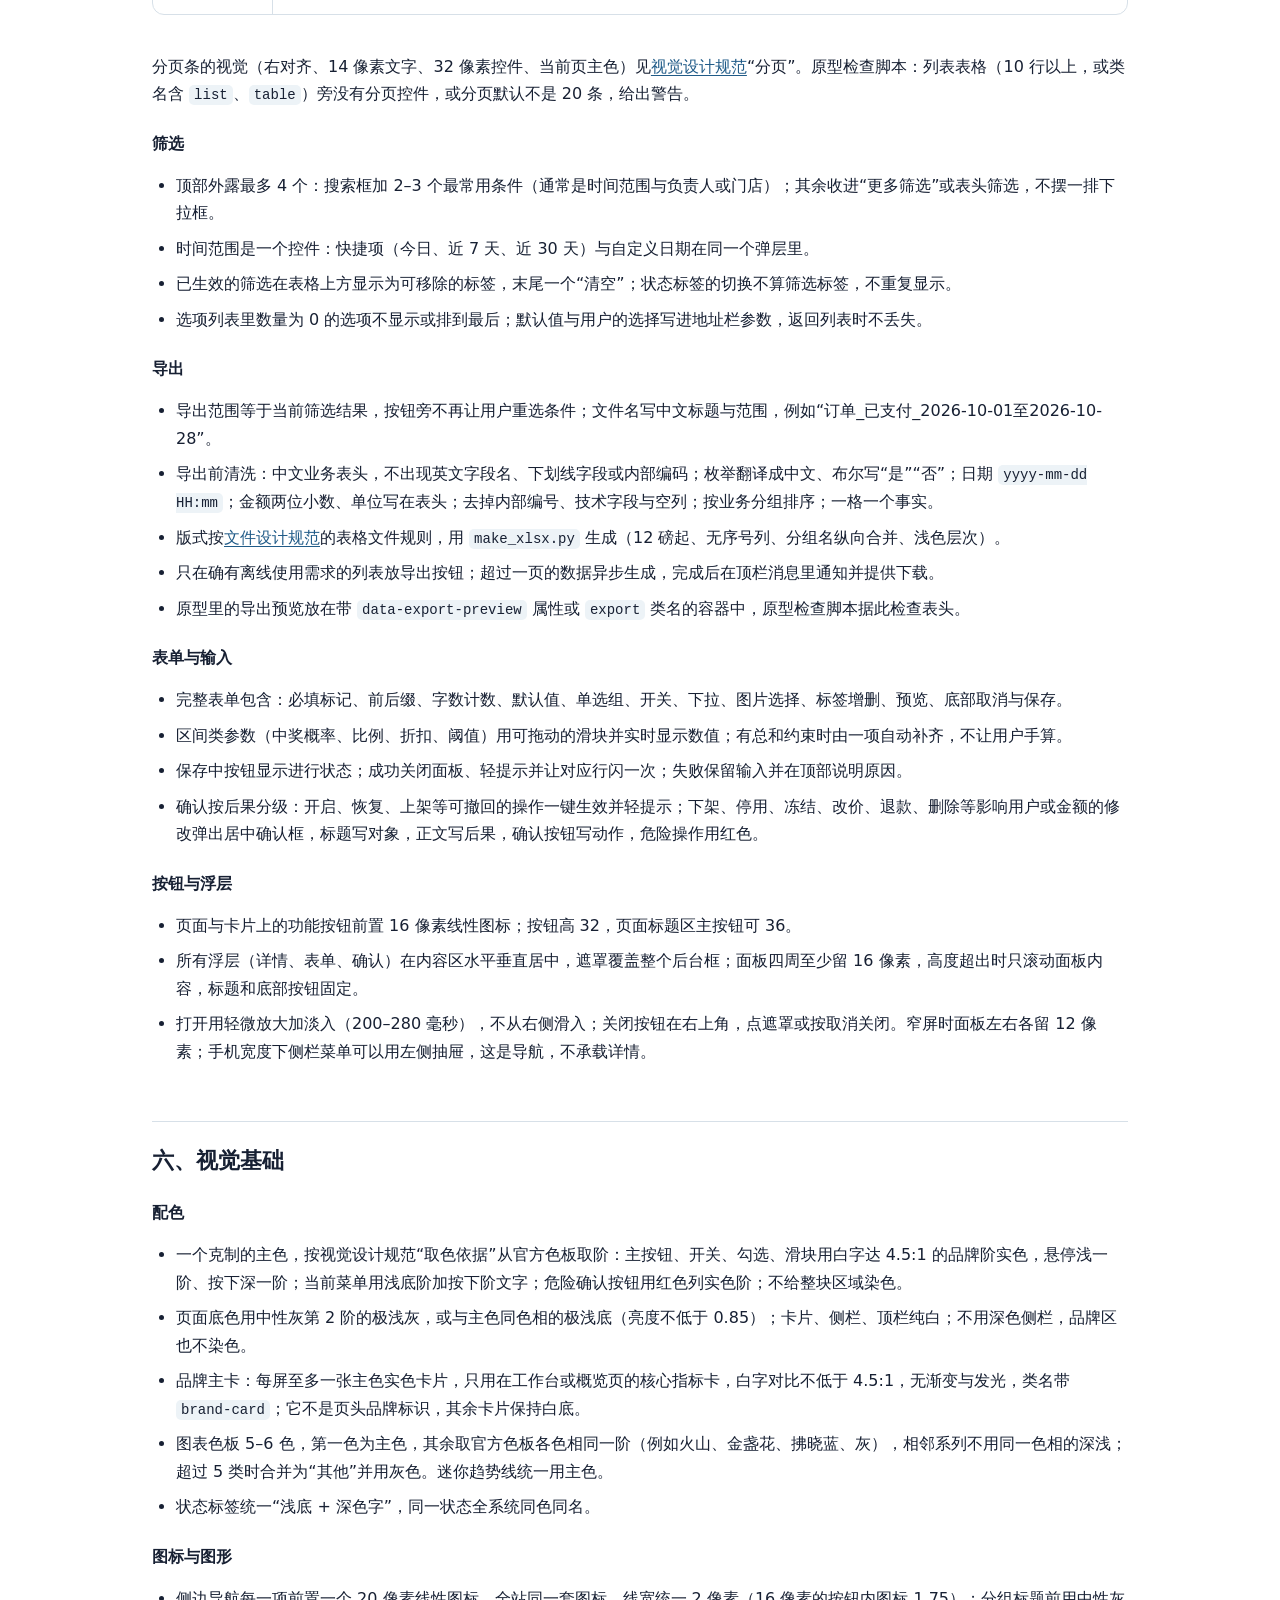
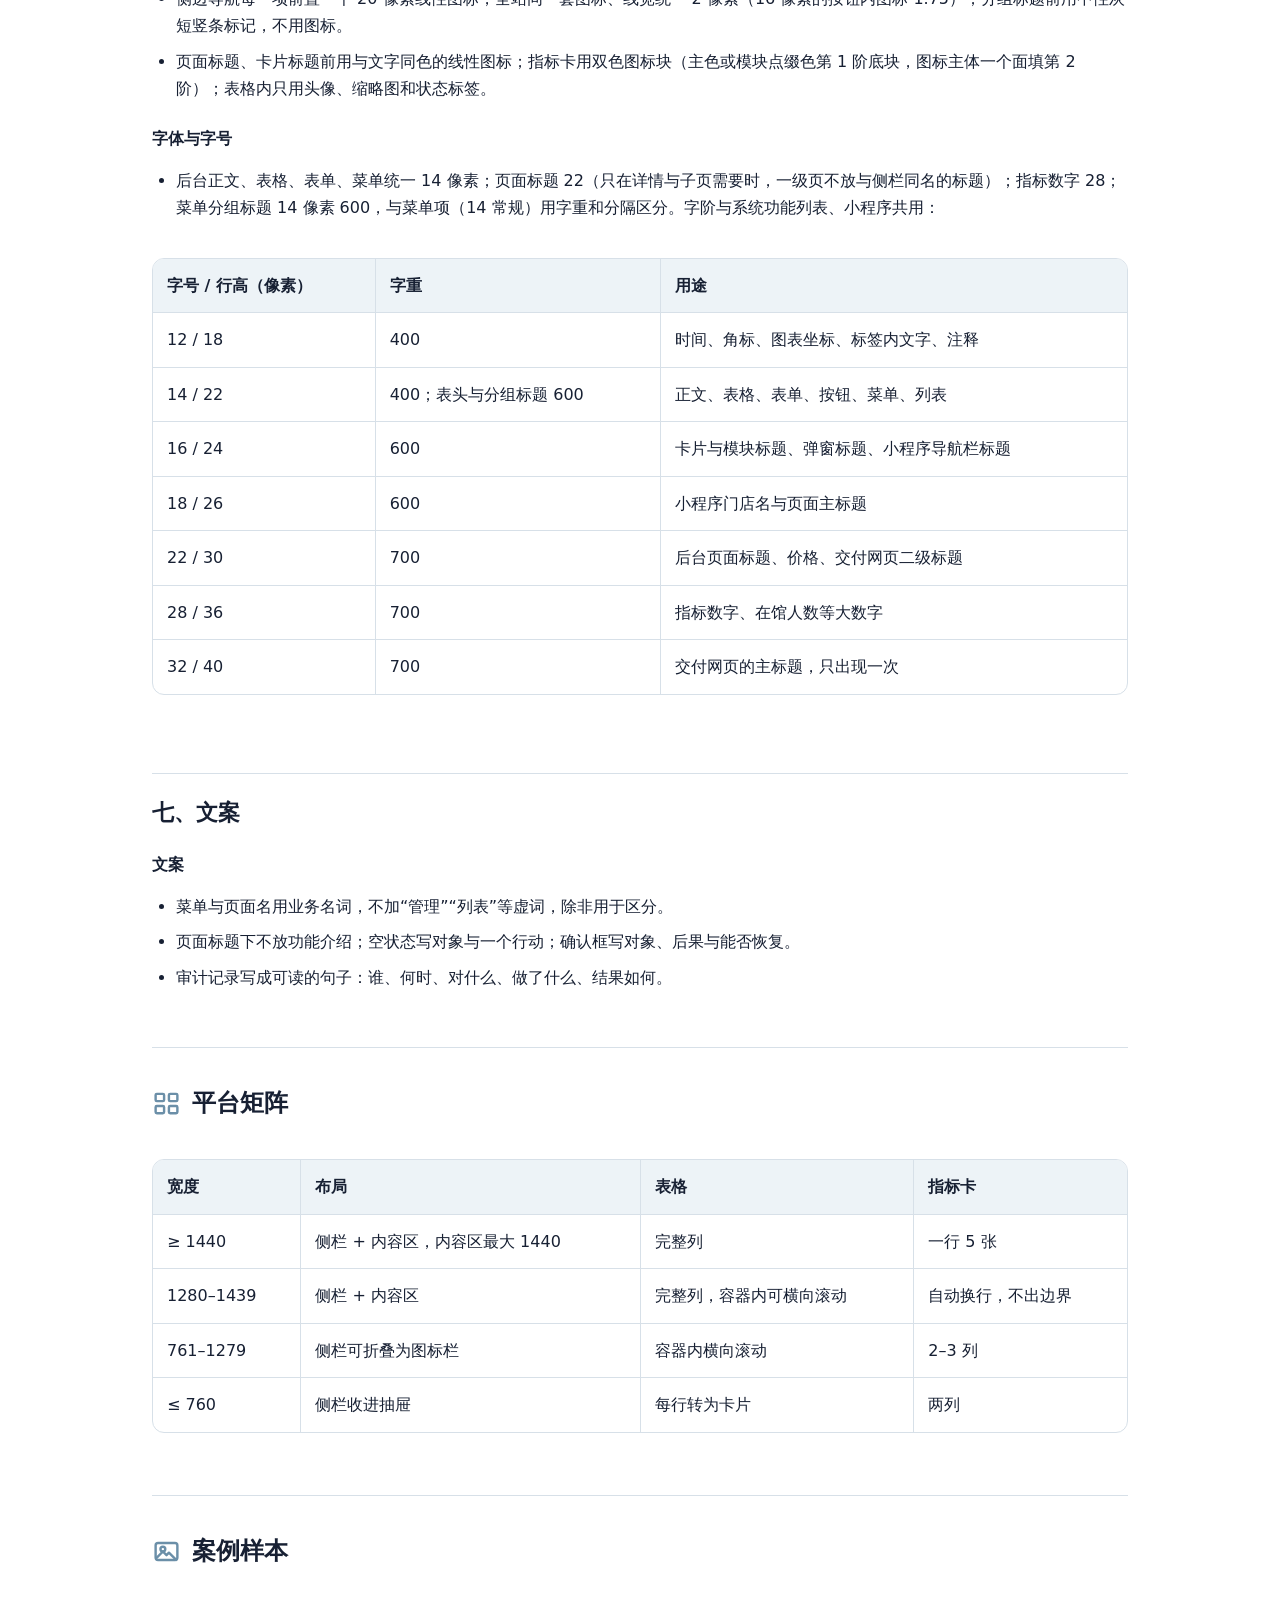
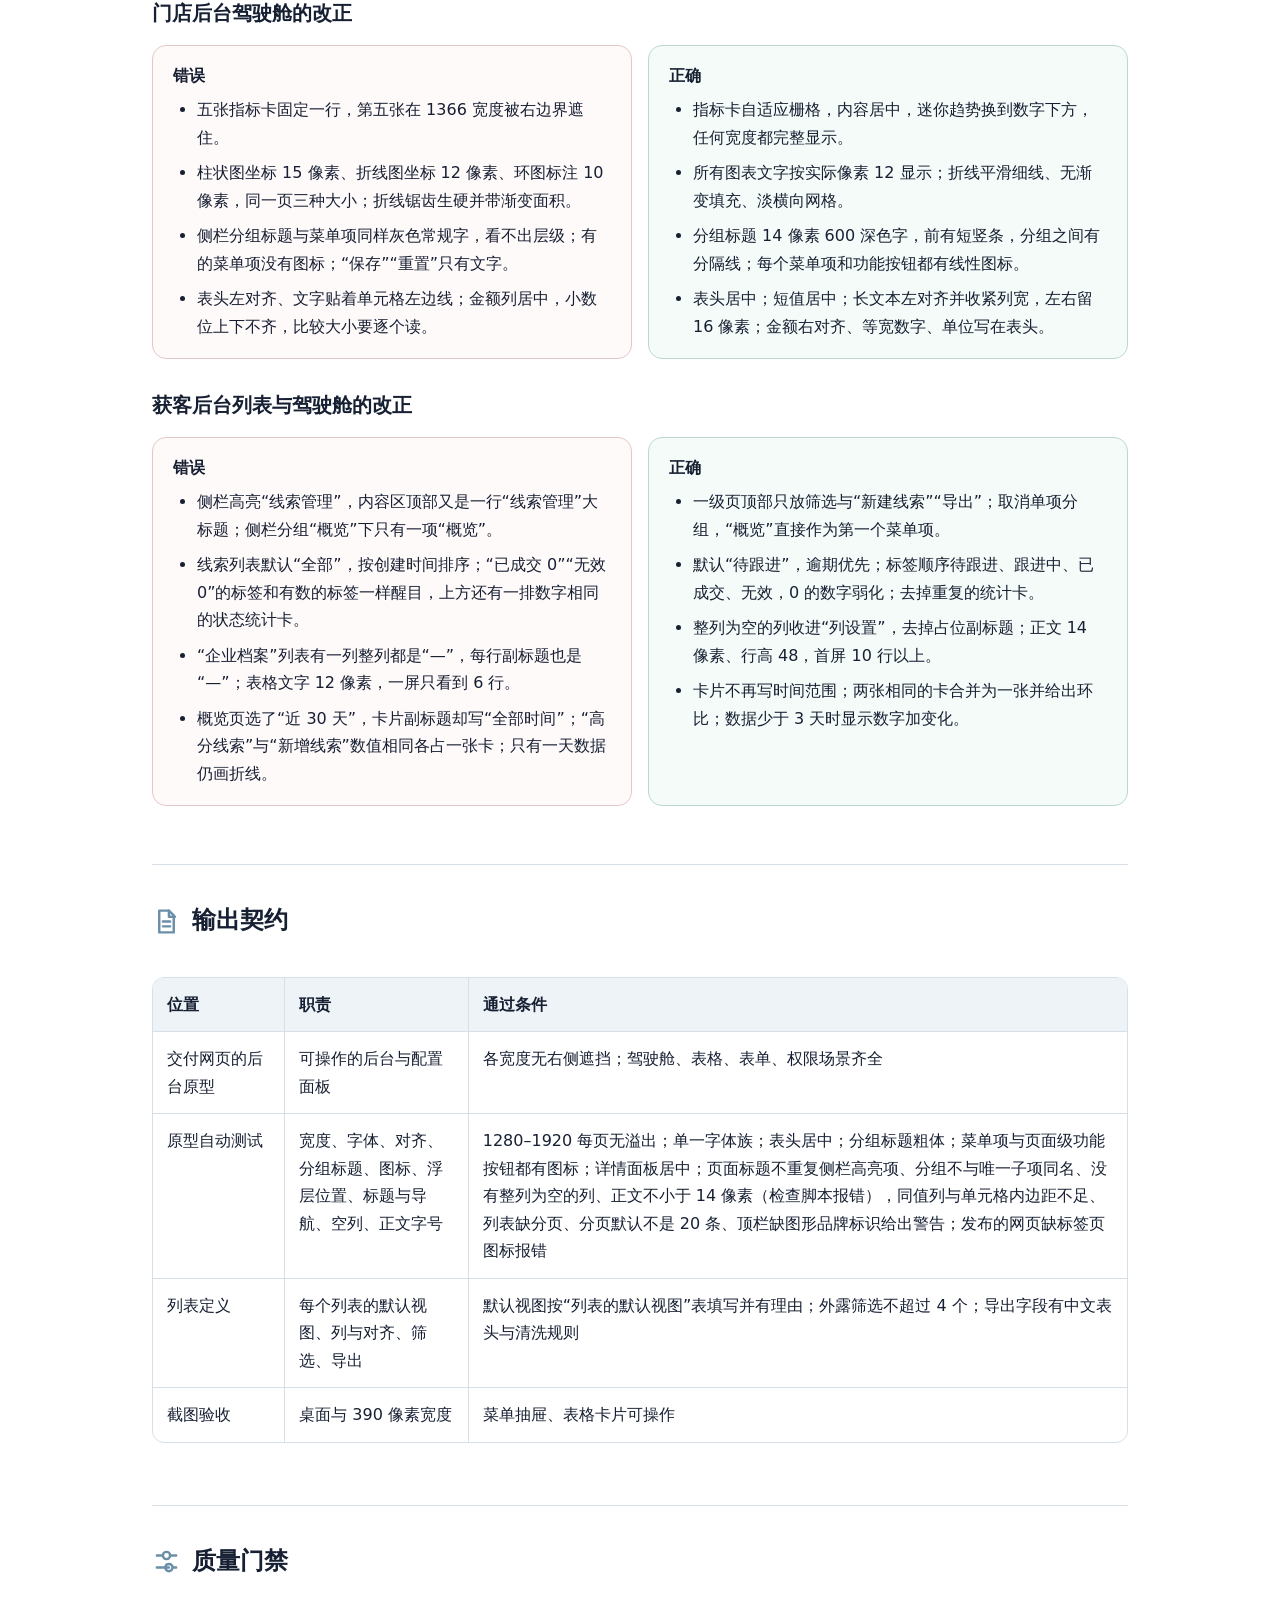
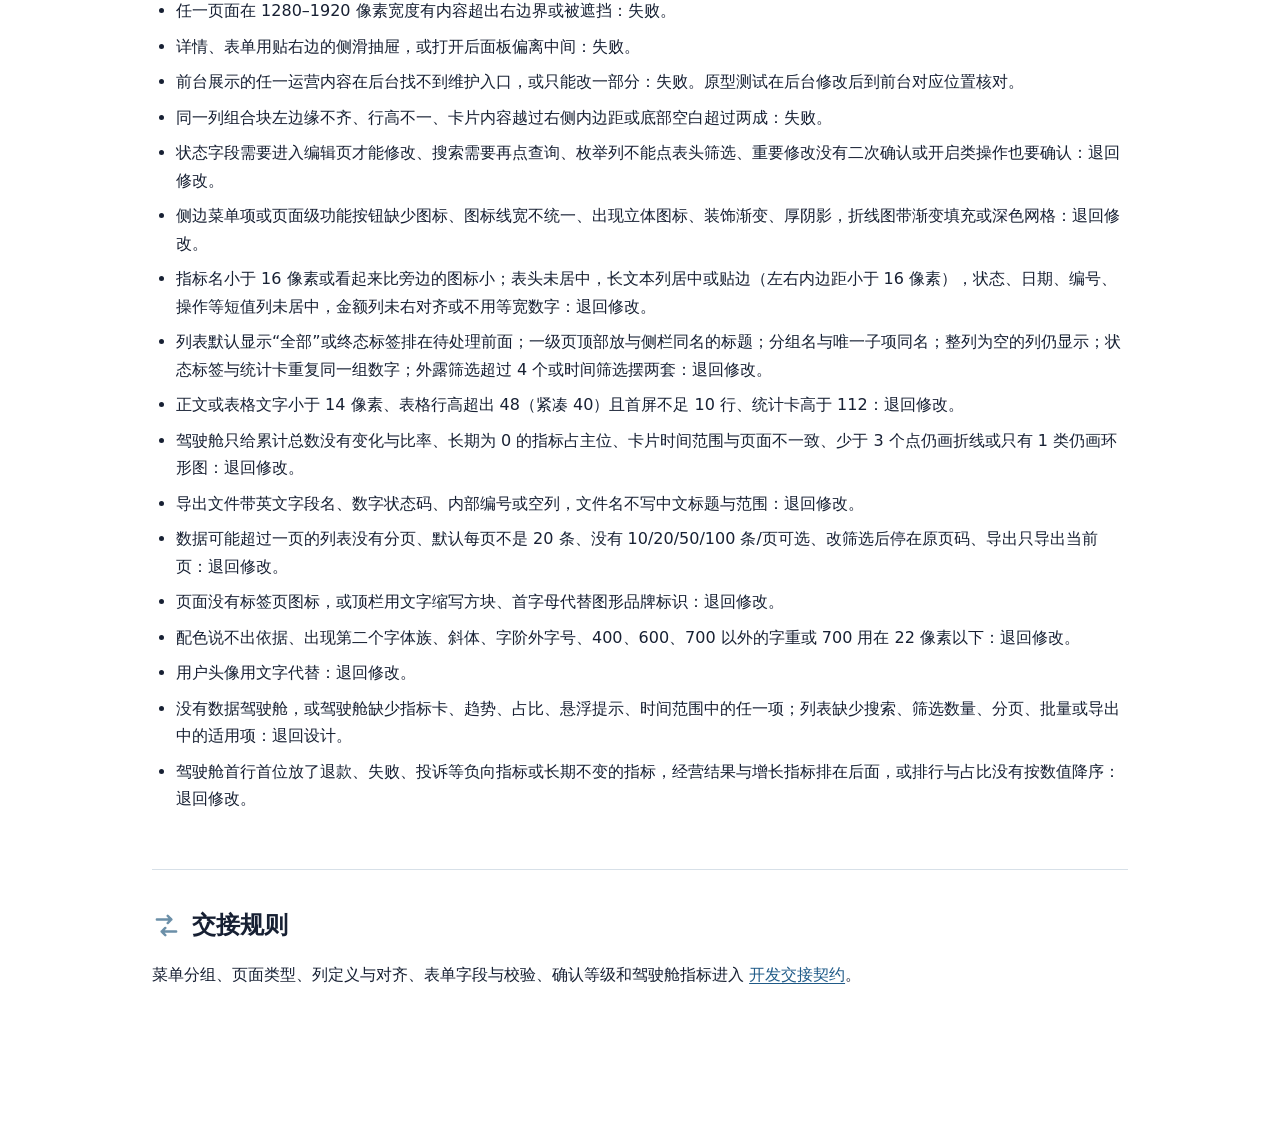
==== commit f050e6b7: "Rule cards and sediment gate; agent SSE, queue, timing and interaction closure - context.py rule car" ====
--- a/references/admin-design.html
+++ b/references/admin-design.html
@@ -79,7 +79,7 @@
 <h4>侧栏与顶栏</h4>
 <div class="table-wrap"><table><thead><tr><th>区域</th><th>标准</th></tr></thead><tbody>
 <tr><td>顶栏</td><td>高 56 像素，白底，底部 1 像素分隔线；左侧品牌标识（与标签页图标同一图案的 28–32 像素图标 + 系统名，不用文字缩写方块或首字母），右侧门店与账号；没有顶栏时品牌标识放在侧栏顶部</td></tr>
-<tr><td>侧栏</td><td>宽 200–240 像素，白底，右侧分隔线。分组标题 14 像素粗体、深色字，前面一条中性灰短竖条，分组之间一条分隔线和 16 像素间距；每个菜单项 20 像素线性图标 + 14 像素常规灰色文字，当前项主色浅调底 + 主色粗体字 + 左侧细条</td></tr>
+<tr><td>侧栏</td><td>宽 200–240 像素，白底，右侧分隔线。分组标题 14 像素 600、深色字，前面一条中性灰短竖条，分组之间一条分隔线和 16 像素间距；每个菜单项 20 像素线性图标 + 14 像素常规灰色文字，当前项主色浅调底 + 主色 600 字 + 左侧细条</td></tr>
 <tr><td>面包屑</td><td>只在两级以上的详情或子页出现，可点击回到上级；一级菜单页不放</td></tr>
 </tbody></table></div>
 <ul>
@@ -106,7 +106,7 @@
 <h3 class="layer">四、页面与版式</h3>
 <h4>页面框架</h4>
 <div class="table-wrap"><table><thead><tr><th>区域</th><th>标准</th></tr></thead><tbody>
-<tr><td>内容区</td><td>极浅灰底，卡片白底、圆角 12、最轻一级阴影；边距 24 像素；所有栅格用可收缩的列（最小宽度 0 或自动换行），任何宽度下内容不超出右边界</td></tr>
+<tr><td>内容区</td><td>极浅灰底，卡片白底、圆角 12、1 像素发丝线加第 1 级阴影；边距 24 像素；所有栅格用可收缩的列（最小宽度 0 或自动换行），任何宽度下内容不超出右边界</td></tr>
 <tr><td>页面顶部区</td><td>侧栏已高亮的一级页不放同名标题：左侧常用筛选，右侧最多 1 个主按钮 + 2 个次按钮；详情与子页用面包屑加对象名作标题（22 像素）；不放解释段</td></tr>
 <tr><td>列表页</td><td>筛选与操作区 → 状态标签带数量 → 批量栏（勾选后出现）→ 表格 → 分页；工具栏高度与表格行高匹配</td></tr>
 <tr><td>详情与表单</td><td>居中悬浮面板（宽 560–640 像素，圆角 12，四周留白，内容区内部滚动）或独立页；不用贴右边的侧滑抽屉；表单单列，输入框宽度不超过 560 像素</td></tr>
@@ -125,7 +125,7 @@
 <tr><td>间距</td><td>8 像素网格；卡片内边距 16–20，卡片间距 16，内容区边距 24</td></tr>
 <tr><td>表格行高</td><td>标准 44–48（14 像素文字），紧凑模式 36–40；表头行与数据行同高</td></tr>
 <tr><td>首屏</td><td>1440×900 屏幕上列表页首屏至少 10 行数据；统计卡高度不超过 112；首页首屏不出现大面积空白卡片</td></tr>
-<tr><td>字重</td><td>只用 400 与 600</td></tr>
+<tr><td>字重</td><td>三档：400 正文；600 区块与卡片标题、表头、菜单分组与强调；700 只给 22 像素以上的页面标题与指标数字（视觉设计规范“七级字体角色”）</td></tr>
 </tbody></table></div>
 <h3 class="layer">五、组件</h3>
 <h4>数据驾驶舱</h4>
@@ -209,27 +209,28 @@
 <h4>配色</h4>
 <ul>
 <li>一个克制的主色，按视觉设计规范“取色依据”从官方色板取阶：主按钮、开关、勾选、滑块用白字达 4.5:1 的品牌阶实色，悬停浅一阶、按下深一阶；当前菜单用浅底阶加按下阶文字；危险确认按钮用红色列实色阶；不给整块区域染色。</li>
-<li>页面底色用中性灰第 2 阶的极浅灰，卡片、侧栏、顶栏纯白；不用深色侧栏，品牌区也不染色。</li>
+<li>页面底色用中性灰第 2 阶的极浅灰，或与主色同色相的极浅底（亮度不低于 0.85）；卡片、侧栏、顶栏纯白；不用深色侧栏，品牌区也不染色。</li>
+<li>品牌主卡：每屏至多一张主色实色卡片，只用在工作台或概览页的核心指标卡，白字对比不低于 4.5:1，无渐变与发光，类名带 <code>brand-card</code>；它不是页头品牌标识，其余卡片保持白底。</li>
 <li>图表色板 5–6 色，第一色为主色，其余取官方色板各色相同一阶（例如火山、金盏花、拂晓蓝、灰），相邻系列不用同一色相的深浅；超过 5 类时合并为“其他”并用灰色。迷你趋势线统一用主色。</li>
 <li>状态标签统一“浅底 + 深色字”，同一状态全系统同色同名。</li>
 </ul>
 <h4>图标与图形</h4>
 <ul>
-<li>侧边导航每一项前置一个 20 像素线性图标，全站同一套图标、线宽统一 1.5 像素；分组标题前用中性灰短竖条标记，不用图标。</li>
-<li>页面标题、卡片标题前用与文字同色的线性图标；指标卡用主色浅底阶圆角块承托线性图标；表格内只用头像、缩略图和状态标签。</li>
+<li>侧边导航每一项前置一个 20 像素线性图标，全站同一套图标、线宽统一 2 像素（16 像素的按钮内图标 1.75）；分组标题前用中性灰短竖条标记，不用图标。</li>
+<li>页面标题、卡片标题前用与文字同色的线性图标；指标卡用双色图标块（主色或模块点缀色第 1 阶底块，图标主体一个面填第 2 阶）；表格内只用头像、缩略图和状态标签。</li>
 </ul>
 <h4>字体与字号</h4>
 <ul>
-<li>后台正文、表格、表单、菜单统一 14 像素；页面标题 22（只在详情与子页需要时，一级页不放与侧栏同名的标题）；指标数字 28；菜单分组标题 14 像素粗体，与菜单项（14 常规）用字重和分隔区分。字阶与系统功能列表、小程序共用：</li>
+<li>后台正文、表格、表单、菜单统一 14 像素；页面标题 22（只在详情与子页需要时，一级页不放与侧栏同名的标题）；指标数字 28；菜单分组标题 14 像素 600，与菜单项（14 常规）用字重和分隔区分。字阶与系统功能列表、小程序共用：</li>
 </ul>
 <div class="table-wrap"><table class="num"><thead><tr><th>字号 / 行高（像素）</th><th>字重</th><th>用途</th></tr></thead><tbody>
 <tr><td>12 / 18</td><td>400</td><td>时间、角标、图表坐标、标签内文字、注释</td></tr>
 <tr><td>14 / 22</td><td>400；表头与分组标题 600</td><td>正文、表格、表单、按钮、菜单、列表</td></tr>
 <tr><td>16 / 24</td><td>600</td><td>卡片与模块标题、弹窗标题、小程序导航栏标题</td></tr>
 <tr><td>18 / 26</td><td>600</td><td>小程序门店名与页面主标题</td></tr>
-<tr><td>22 / 30</td><td>600</td><td>后台页面标题、价格、交付网页二级标题</td></tr>
-<tr><td>28 / 36</td><td>600</td><td>指标数字、在馆人数等大数字</td></tr>
-<tr><td>32 / 40</td><td>600</td><td>交付网页的主标题，只出现一次</td></tr>
+<tr><td>22 / 30</td><td>700</td><td>后台页面标题、价格、交付网页二级标题</td></tr>
+<tr><td>28 / 36</td><td>700</td><td>指标数字、在馆人数等大数字</td></tr>
+<tr><td>32 / 40</td><td>700</td><td>交付网页的主标题，只出现一次</td></tr>
 </tbody></table></div>
 <h3 class="layer">七、文案</h3>
 <h4>文案</h4>
@@ -265,7 +266,7 @@
 </ul></div><div class="right"><h4>正确</h4><ul>
 <li>指标卡自适应栅格，内容居中，迷你趋势换到数字下方，任何宽度都完整显示。</li>
 <li>所有图表文字按实际像素 12 显示；折线平滑细线、无渐变填充、淡横向网格。</li>
-<li>分组标题 14 像素粗体深色字，前有短竖条，分组之间有分隔线；每个菜单项和功能按钮都有线性图标。</li>
+<li>分组标题 14 像素 600 深色字，前有短竖条，分组之间有分隔线；每个菜单项和功能按钮都有线性图标。</li>
 <li>表头居中；短值居中；长文本左对齐并收紧列宽，左右留 16 像素；金额右对齐、等宽数字、单位写在表头。</li>
 </ul></div></div>
 <h3>获客后台列表与驾驶舱的改正</h3>
@@ -312,7 +313,7 @@
 <li>导出文件带英文字段名、数字状态码、内部编号或空列，文件名不写中文标题与范围：退回修改。</li>
 <li>数据可能超过一页的列表没有分页、默认每页不是 20 条、没有 10/20/50/100 条/页可选、改筛选后停在原页码、导出只导出当前页：退回修改。</li>
 <li>页面没有标签页图标，或顶栏用文字缩写方块、首字母代替图形品牌标识：退回修改。</li>
-<li>配色说不出依据、出现第二个字体族、斜体、字阶外字号、400 与 600 以外的字重：退回修改。</li>
+<li>配色说不出依据、出现第二个字体族、斜体、字阶外字号、400、600、700 以外的字重或 700 用在 22 像素以下：退回修改。</li>
 <li>用户头像用文字代替：退回修改。</li>
 <li>没有数据驾驶舱，或驾驶舱缺少指标卡、趋势、占比、悬浮提示、时间范围中的任一项；列表缺少搜索、筛选数量、分页、批量或导出中的适用项：退回设计。</li>
 <li>驾驶舱首行首位放了退款、失败、投诉等负向指标或长期不变的指标，经营结果与增长指标排在后面，或排行与占比没有按数值降序：退回修改。</li>
--- a/references/guidelines.css
+++ b/references/guidelines.css
@@ -81,7 +81,7 @@
   color: var(--icon);
   fill: none;
   stroke: currentColor;
-  stroke-width: 1.8;
+  stroke-width: 2;
   stroke-linecap: round;
   stroke-linejoin: round;
   vertical-align: middle;
@@ -99,11 +99,11 @@
   font-size: 24px;
   line-height: 1.3;
 }
-h3 { margin: 32px 0 12px; font-size: 20px; line-height: 1.4; }
-h4 { margin: 24px 0 8px; font-size: 16px; line-height: 1.5; font-weight: 700; }
-h5 { margin: 20px 0 6px; font-size: 15px; line-height: 1.5; font-weight: 700; color: var(--muted, #44515c); }
+h3 { margin: 32px 0 12px; font-size: 20px; line-height: 1.4; font-weight: 600; }
+h4 { margin: 24px 0 8px; font-size: 16px; line-height: 1.5; font-weight: 600; }
+h5 { margin: 20px 0 6px; font-size: 15px; line-height: 1.5; font-weight: 600; color: var(--muted, #44515c); }
 /* 分层规范：每一层一个三级标题，层与层之间有分隔 */
-h3.layer { margin: 56px 0 16px; padding-top: 24px; border-top: 1px solid var(--line); font-size: 22px; }
+h3.layer { margin: 56px 0 16px; padding-top: 24px; border-top: 1px solid var(--line); font-size: 22px; font-weight: 700; }
 h3.layer:first-of-type { margin-top: 24px; padding-top: 0; border-top: 0; }
 h4.surface { margin-top: 32px; padding: 8px 12px; border-left: 3px solid var(--accent); background: var(--accent-soft); }
 p { max-width: none; }
@@ -119,7 +119,7 @@
 th, td { padding: 13px 14px; border-right: 1px solid var(--line); border-bottom: 1px solid var(--line); text-align: left; vertical-align: top; }
 th:last-child, td:last-child { border-right: 0; }
 tr:last-child td { border-bottom: 0; }
-th { color: var(--ink); background: var(--surface-soft); font-weight: 700; }
+th { color: var(--ink); background: var(--surface-soft); font-weight: 600; }
 .table-wrap { overflow-x: auto; padding-bottom: 2px; }
 .cards { display: grid; grid-template-columns: repeat(2, minmax(0, 1fr)); gap: 16px; margin-top: 18px; }
 .card, .source-card { border: 1px solid var(--line); border-radius: var(--radius); background: var(--surface); }
@@ -132,7 +132,7 @@
 .source-head { display: flex; align-items: flex-start; justify-content: space-between; gap: 12px; }
 .source-head h3 { margin: 0; font-size: 20px; }
 .source-head h4 { margin: 0; font-size: 16px; }
-.status { flex: 0 0 auto; padding: 4px 9px; border: 1px solid #bcd9c9; border-radius: 999px; background: #e8f5ee; color: var(--success); font-size: 14px; font-weight: 700; }
+.status { flex: 0 0 auto; padding: 4px 9px; border: 1px solid #bcd9c9; border-radius: 999px; background: #e8f5ee; color: var(--success); font-size: 14px; font-weight: 600; }
 .source-meta { color: var(--muted); font-size: 14px; overflow-wrap: anywhere; }
 .source-card p { margin: 0; }
 code, pre, kbd { font-family: "Cascadia Mono", "Consolas", monospace; }
@@ -141,7 +141,7 @@
 pre { overflow: auto; padding: 16px; border: 1px solid var(--line); border-radius: 10px; background: var(--surface); font-size: 14px; white-space: pre-wrap; }
 .steps { counter-reset: step; display: grid; gap: 12px; padding: 0; list-style: none; }
 .steps li { position: relative; padding: 16px 16px 16px 56px; border: 1px solid var(--line); border-radius: 12px; background: var(--surface); counter-increment: step; }
-.steps li::before { content: counter(step); position: absolute; left: 16px; top: 14px; width: 28px; height: 28px; display: grid; place-items: center; border-radius: 50%; background: var(--accent-soft); color: var(--accent); font-size: 14px; font-weight: 700; }
+.steps li::before { content: counter(step); position: absolute; left: 16px; top: 14px; width: 28px; height: 28px; display: grid; place-items: center; border-radius: 50%; background: var(--accent-soft); color: var(--accent); font-size: 14px; font-weight: 600; }
 @media (max-width: 900px) {
   .layout { display: block; }
   .sidebar { position: static; height: auto; border-right: 0; border-bottom: 1px solid var(--line); }
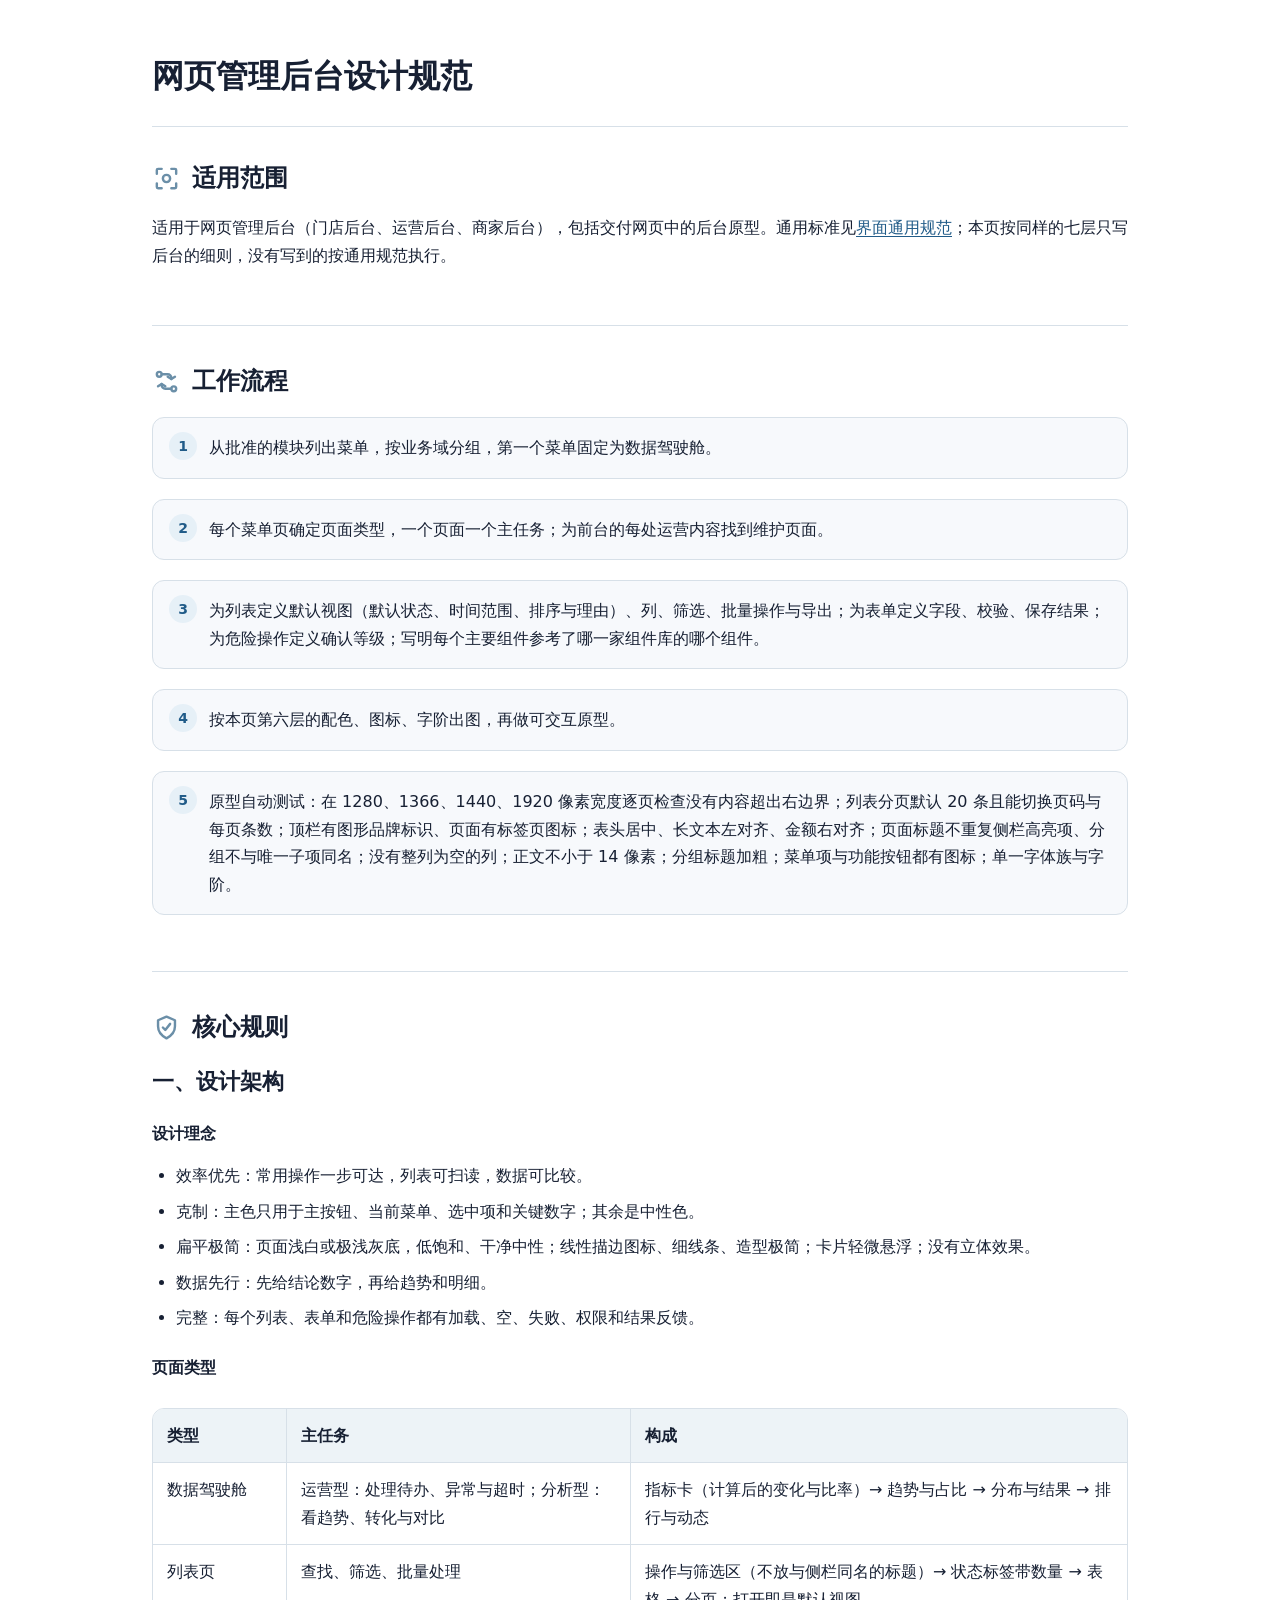
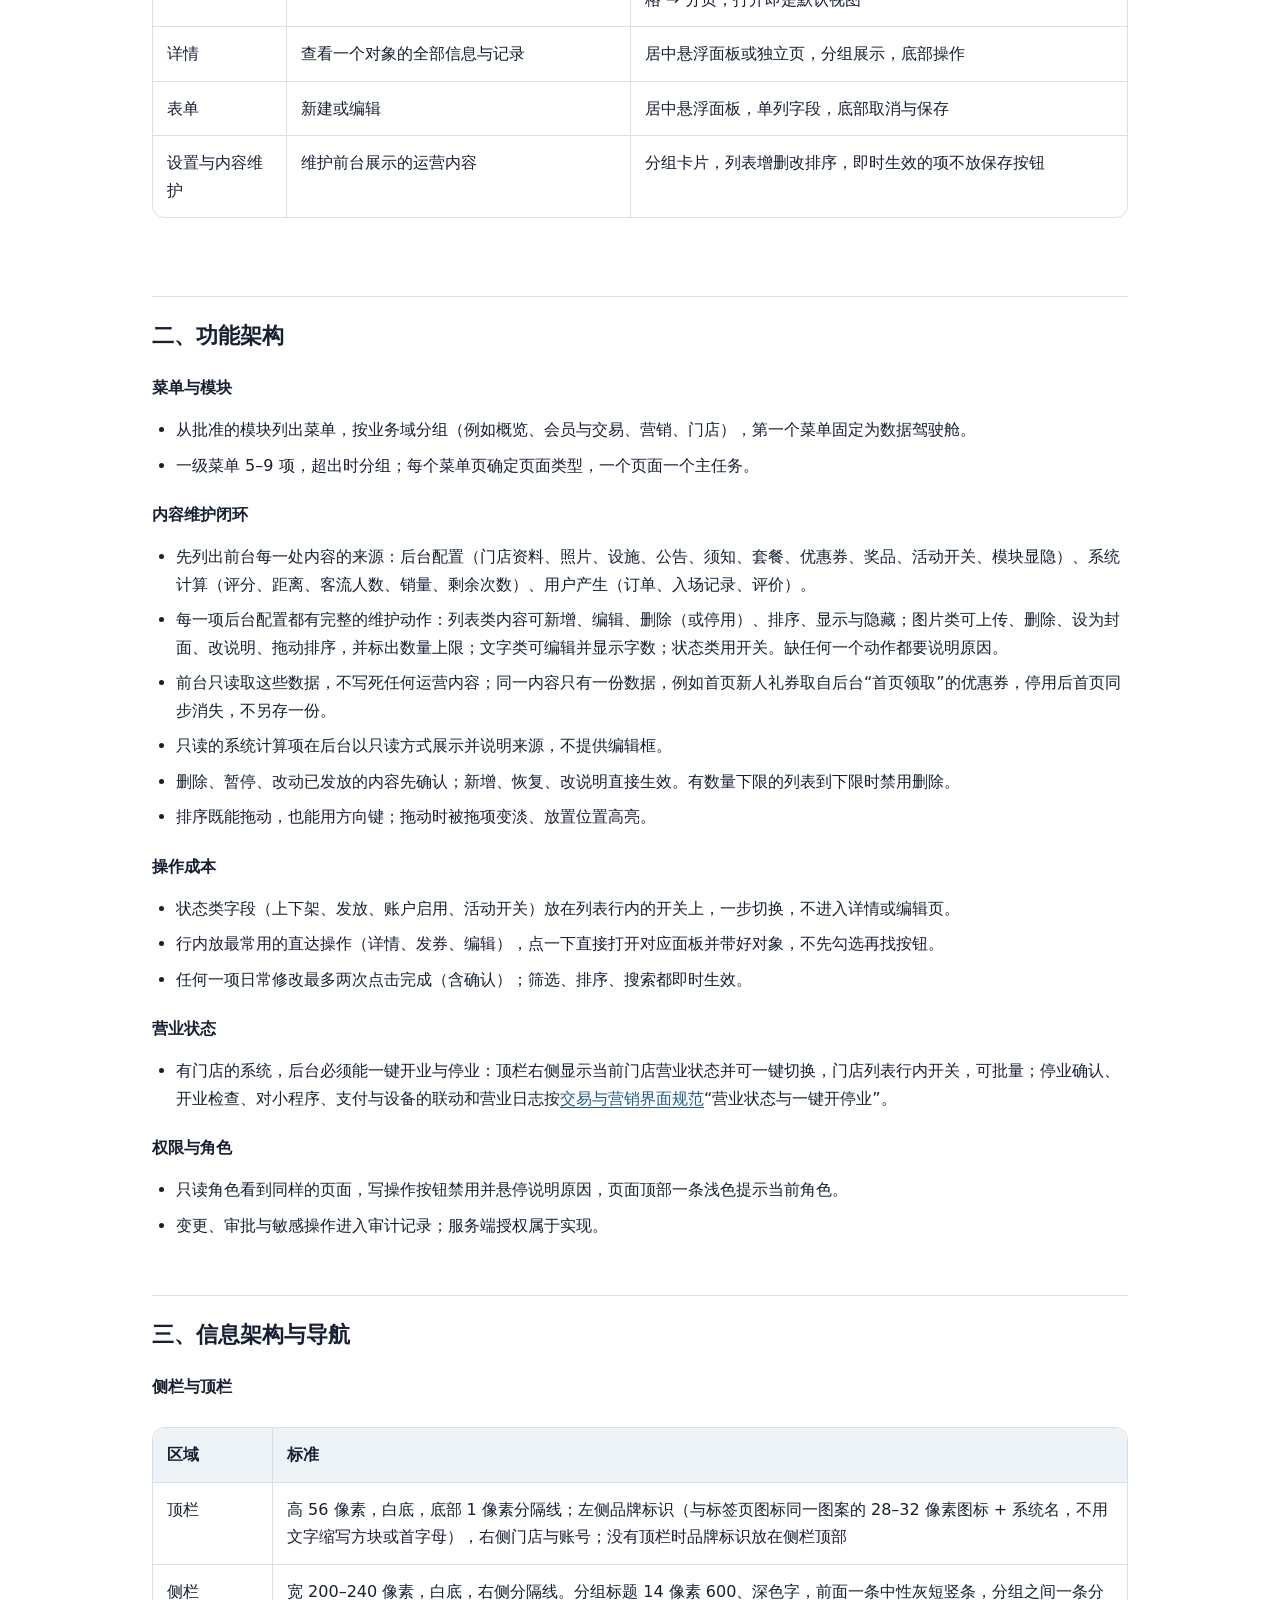
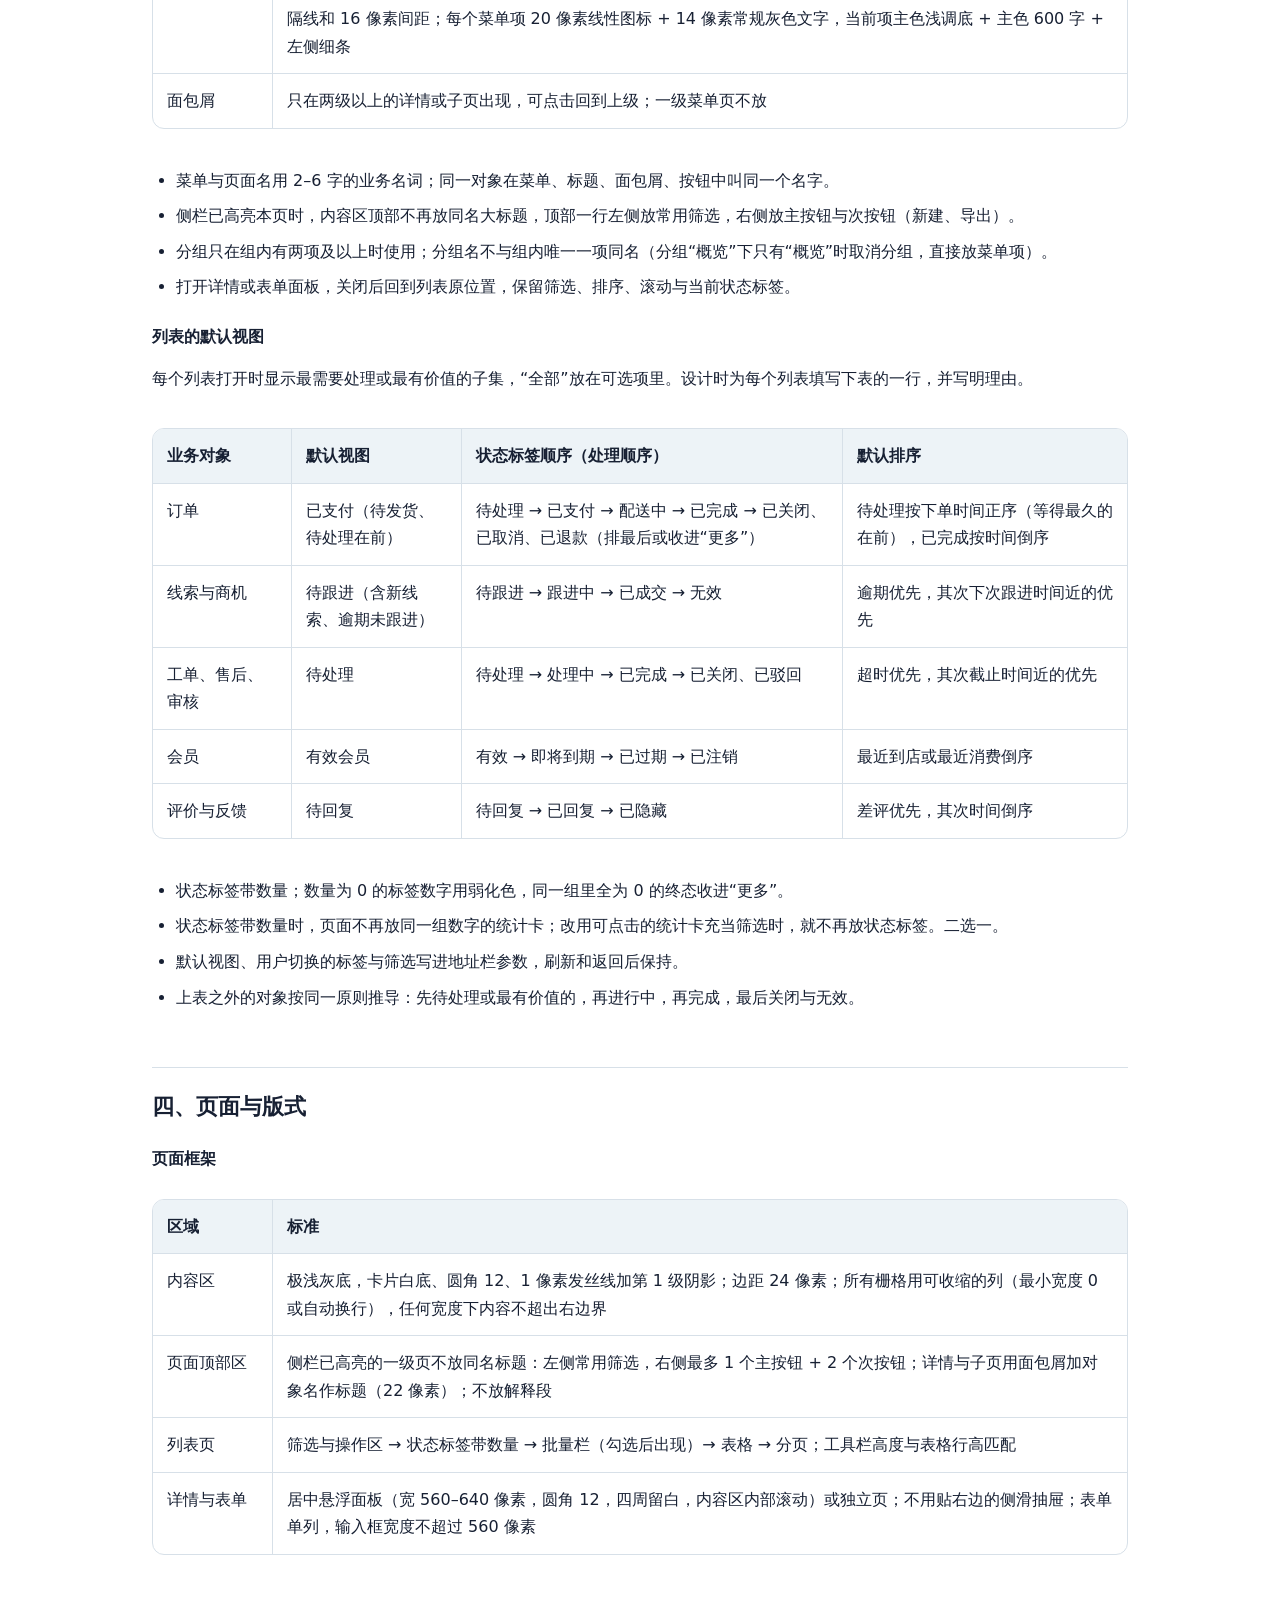
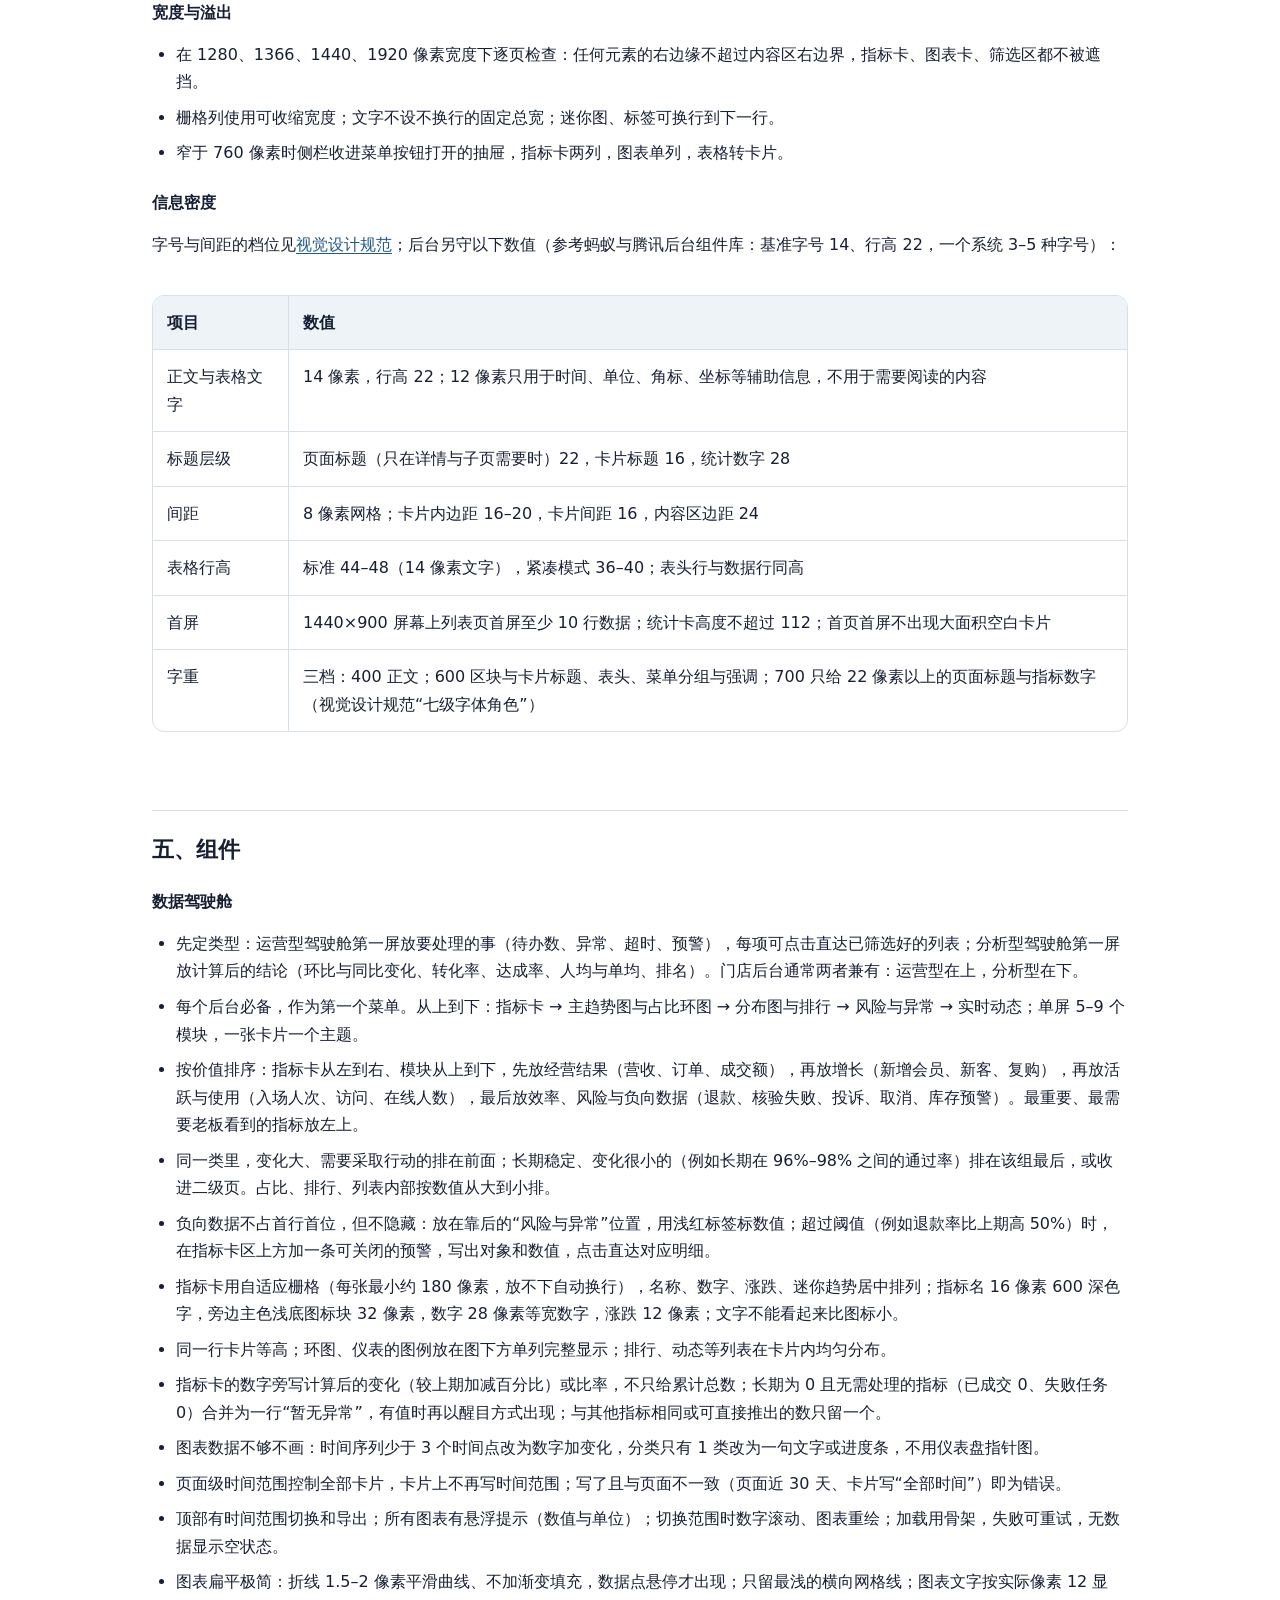
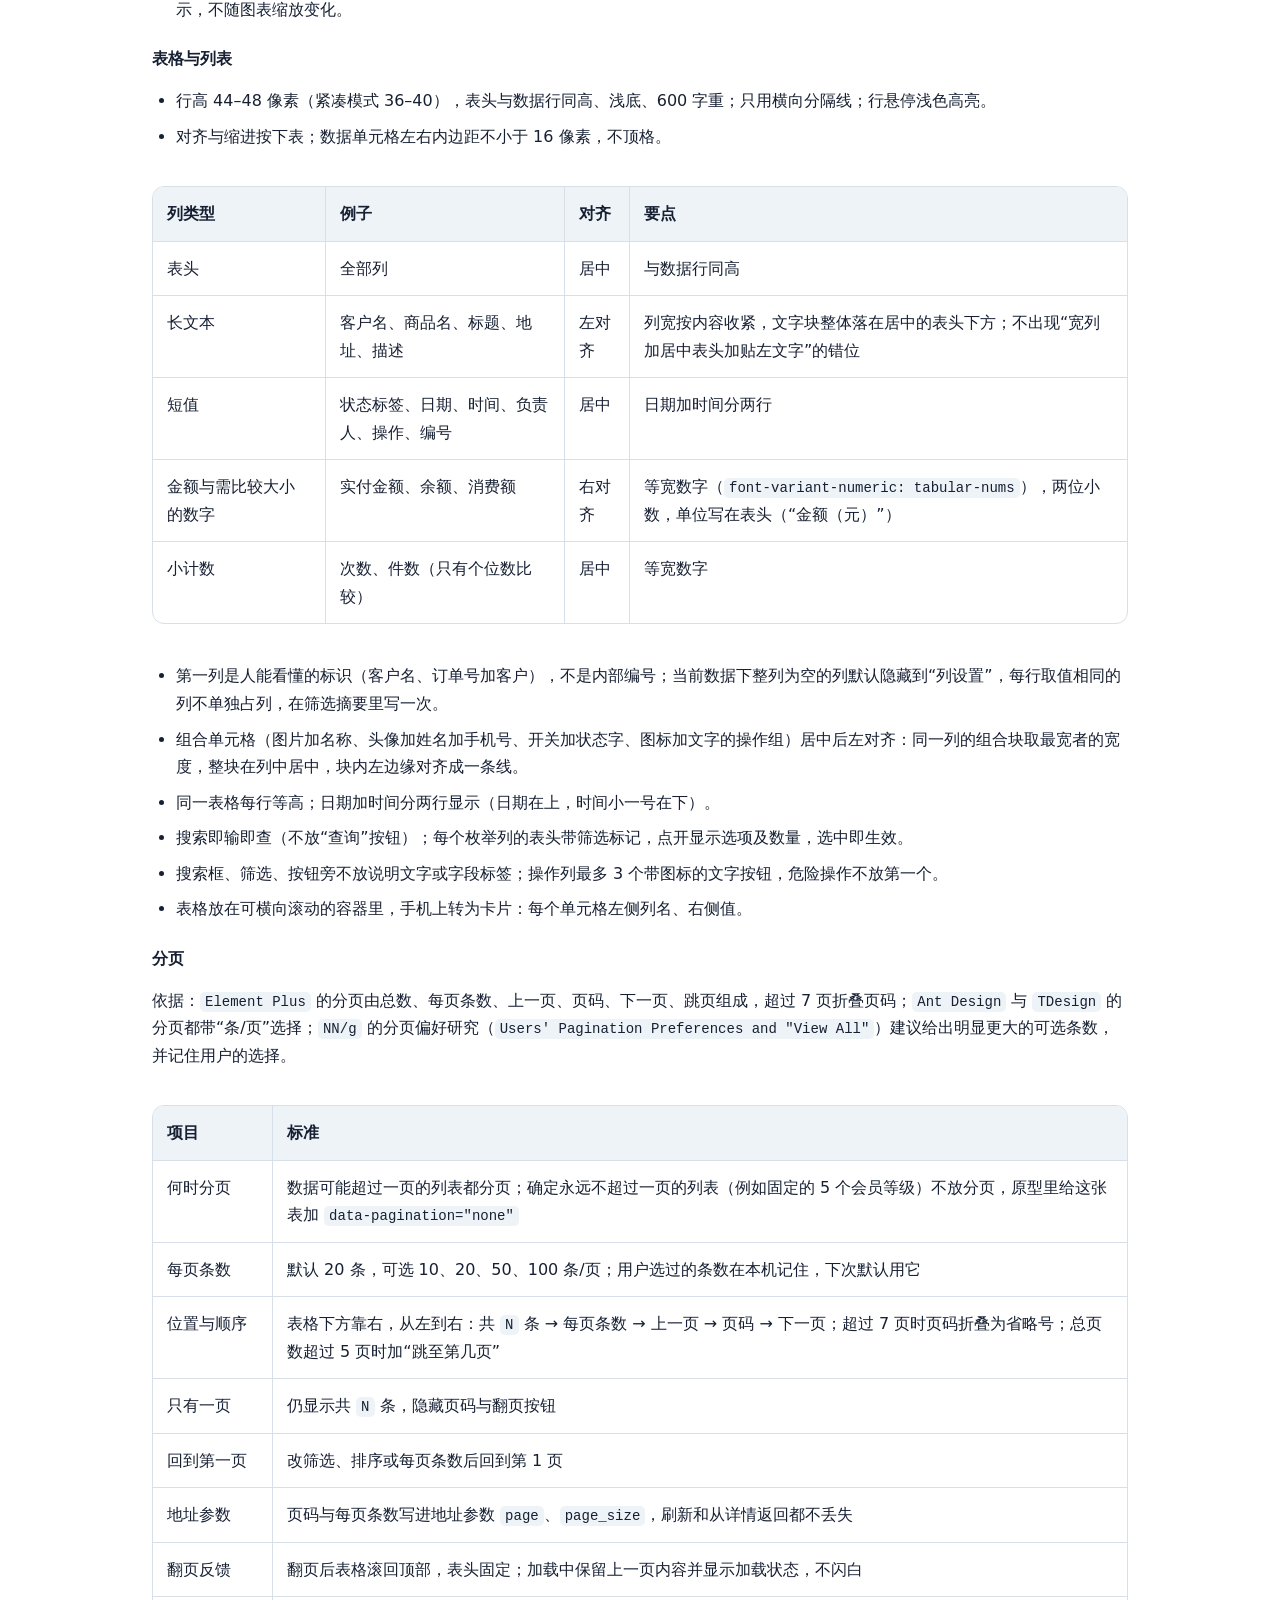
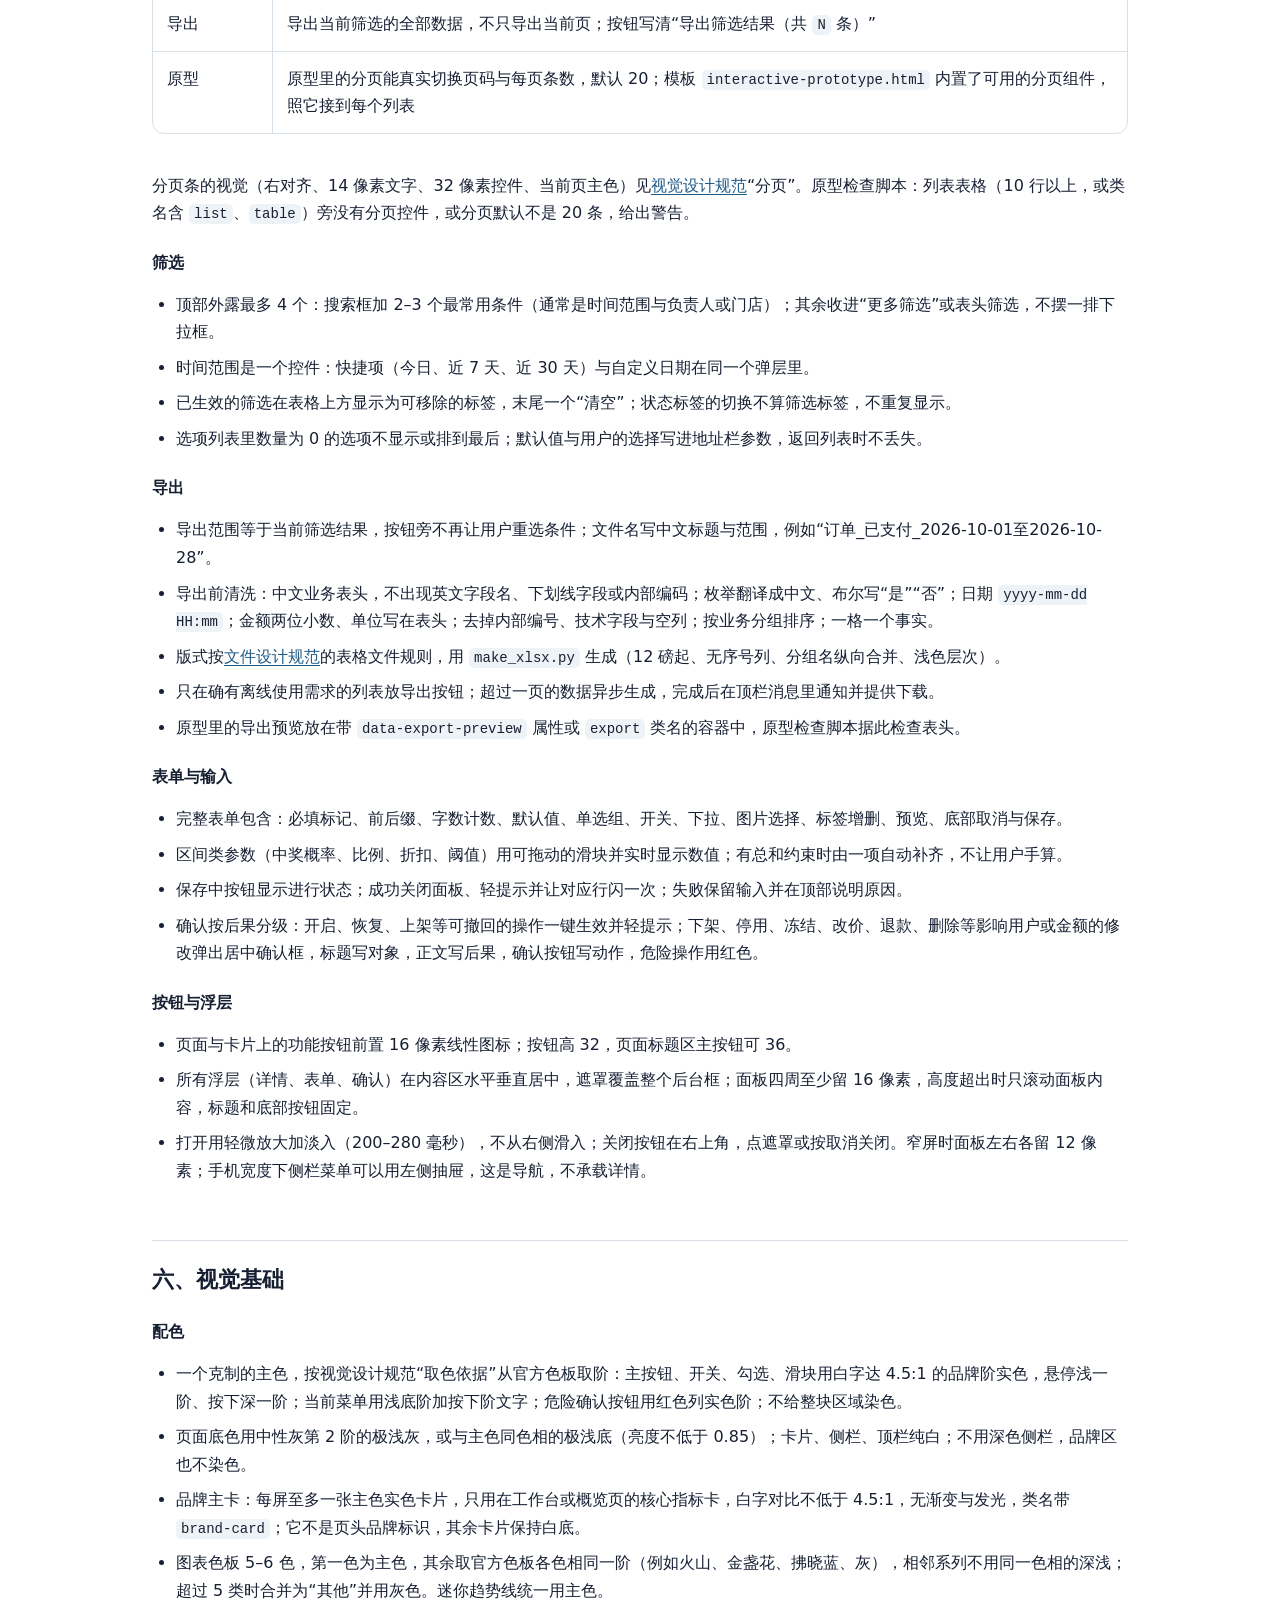
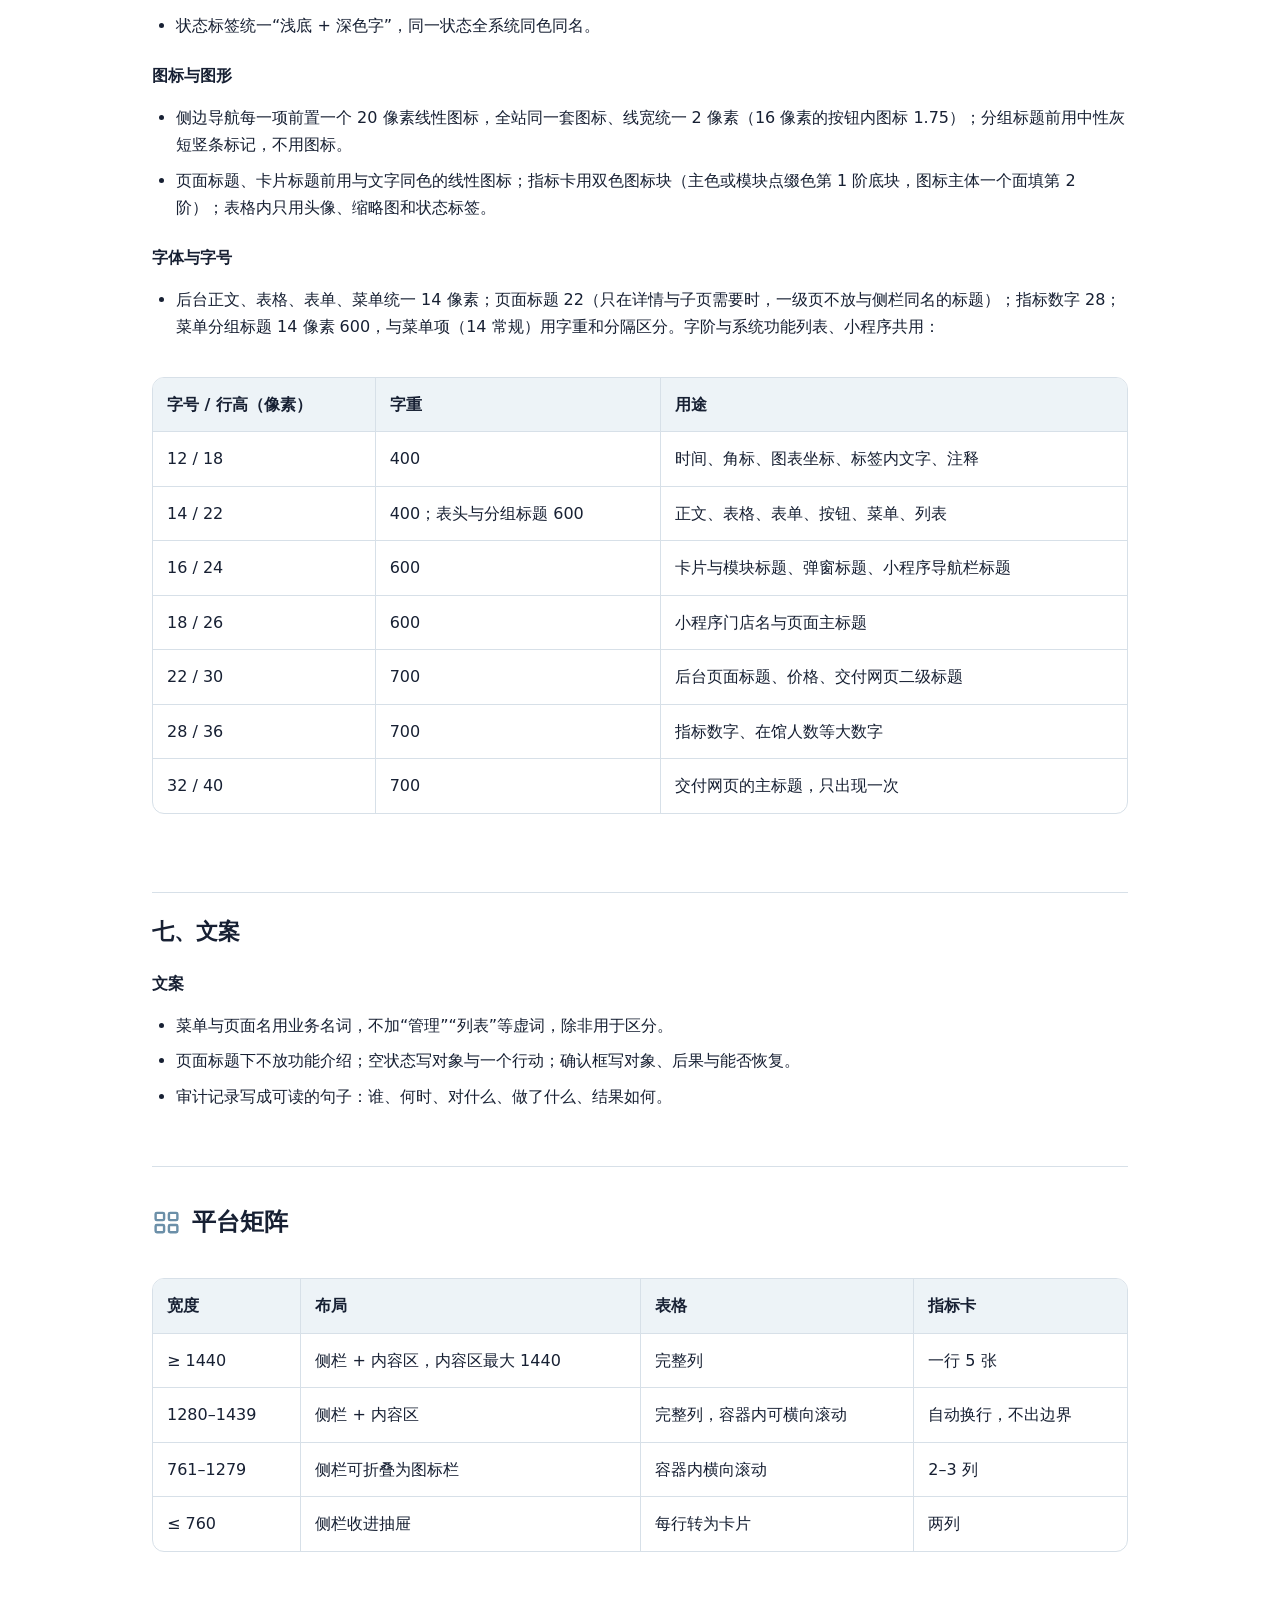
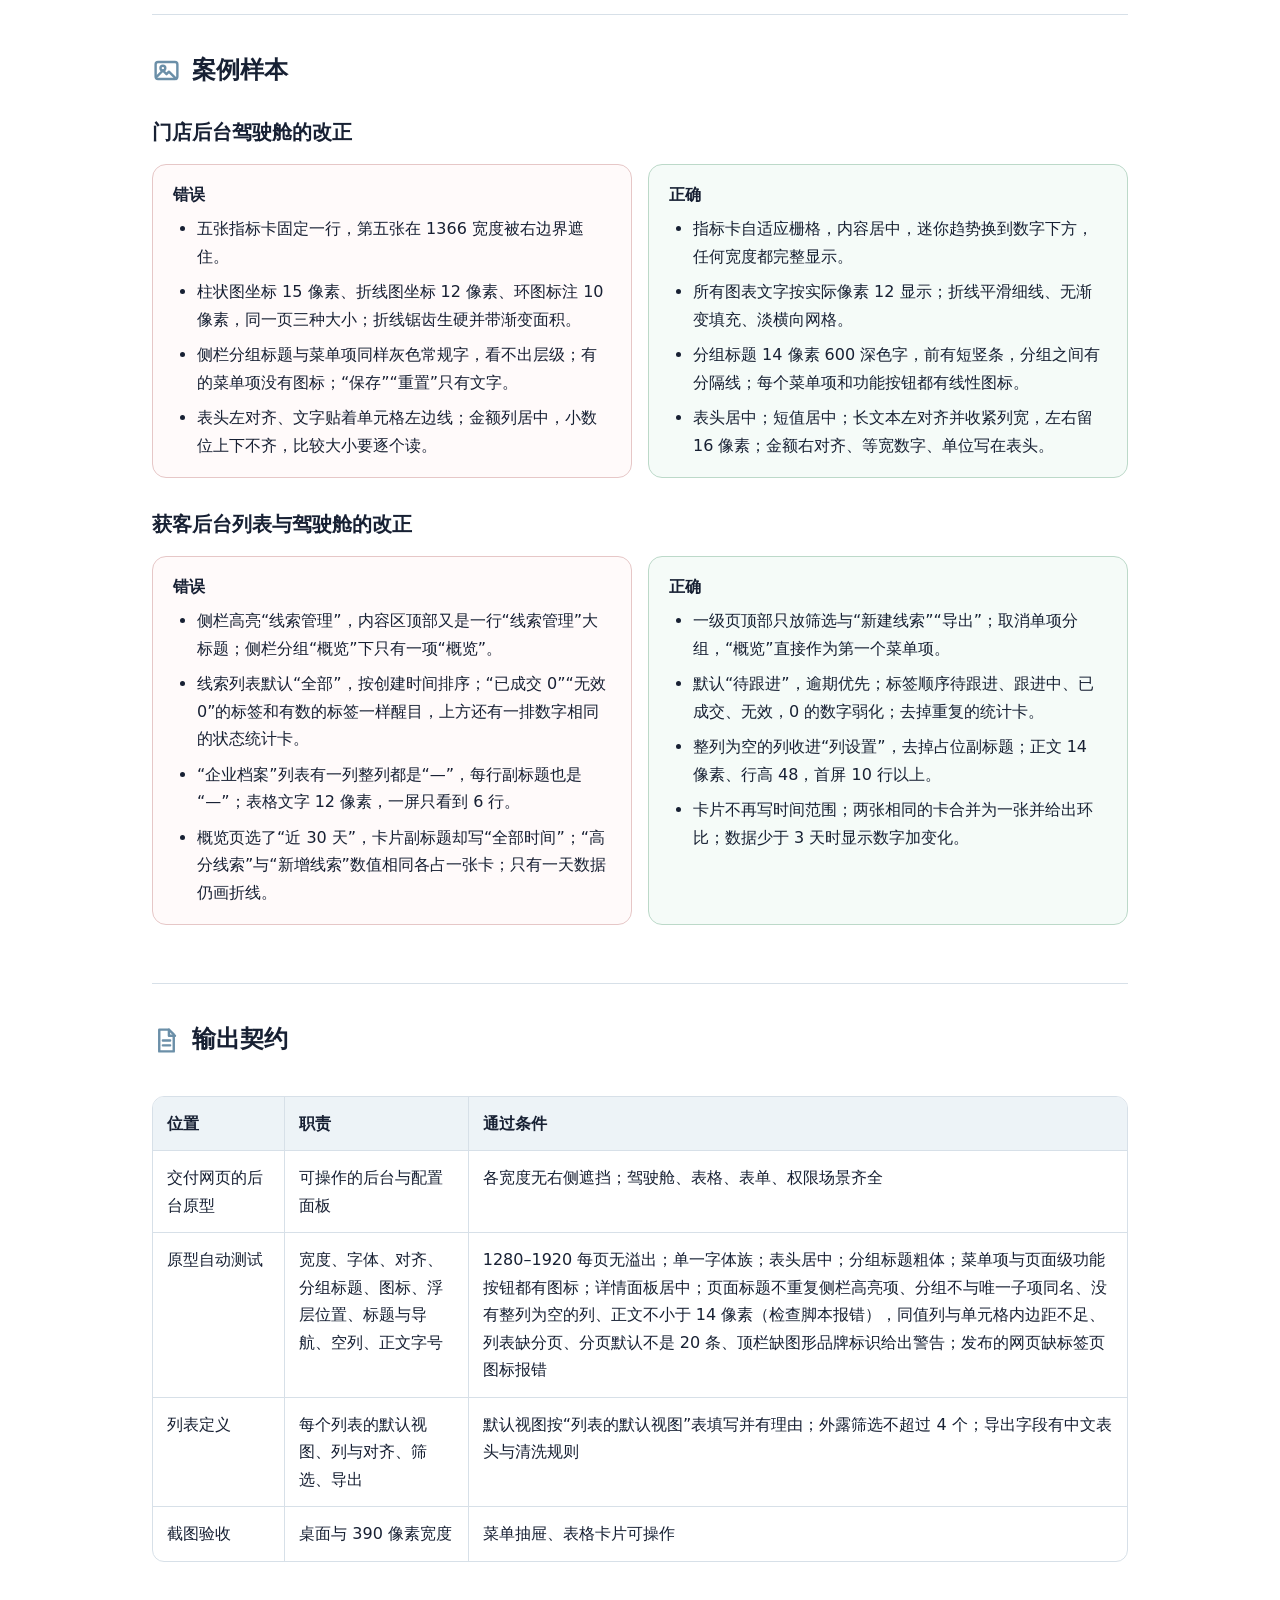
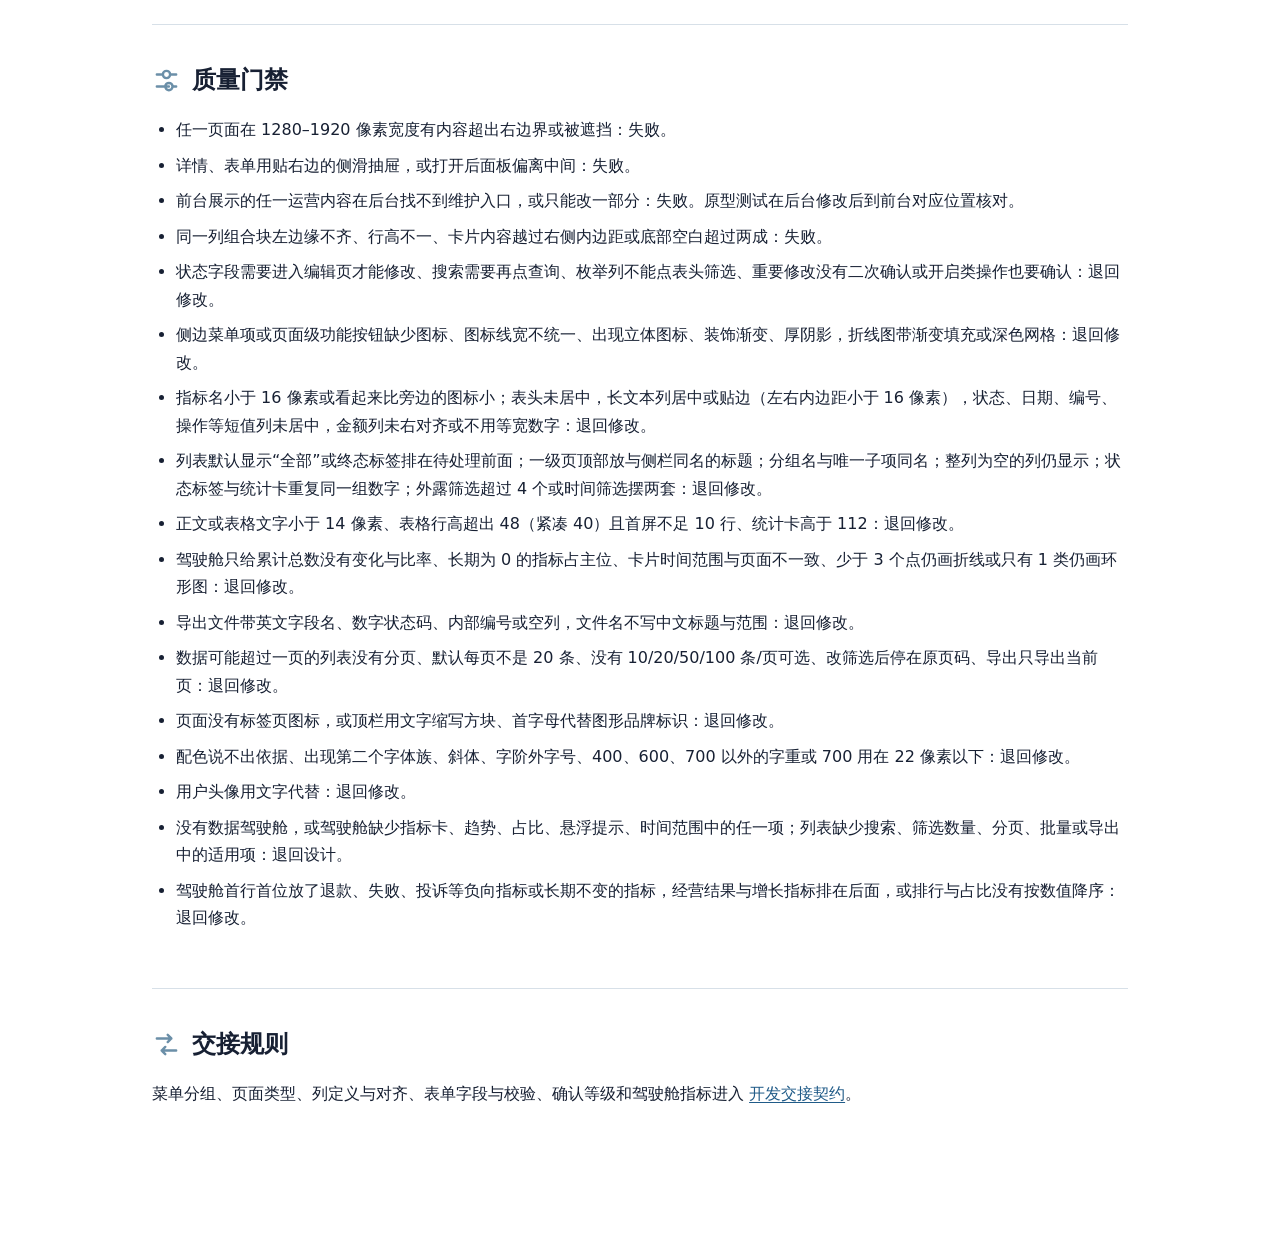
==== commit 6215496d: "Commerce and marketing UI rules, compact mini-program type, one-click open and close - references/co" ====
--- a/references/admin-design.html
+++ b/references/admin-design.html
@@ -69,6 +69,10 @@
 <li>状态类字段（上下架、发放、账户启用、活动开关）放在列表行内的开关上，一步切换，不进入详情或编辑页。</li>
 <li>行内放最常用的直达操作（详情、发券、编辑），点一下直接打开对应面板并带好对象，不先勾选再找按钮。</li>
 <li>任何一项日常修改最多两次点击完成（含确认）；筛选、排序、搜索都即时生效。</li>
+</ul>
+<h4>营业状态</h4>
+<ul>
+<li>有门店的系统，后台必须能一键开业与停业：顶栏右侧显示当前门店营业状态并可一键切换，门店列表行内开关，可批量；停业确认、开业检查、对小程序、支付与设备的联动和营业日志按<a href="commerce-design.html">交易与营销界面规范</a>“营业状态与一键开停业”。</li>
 </ul>
 <h4>权限与角色</h4>
 <ul>
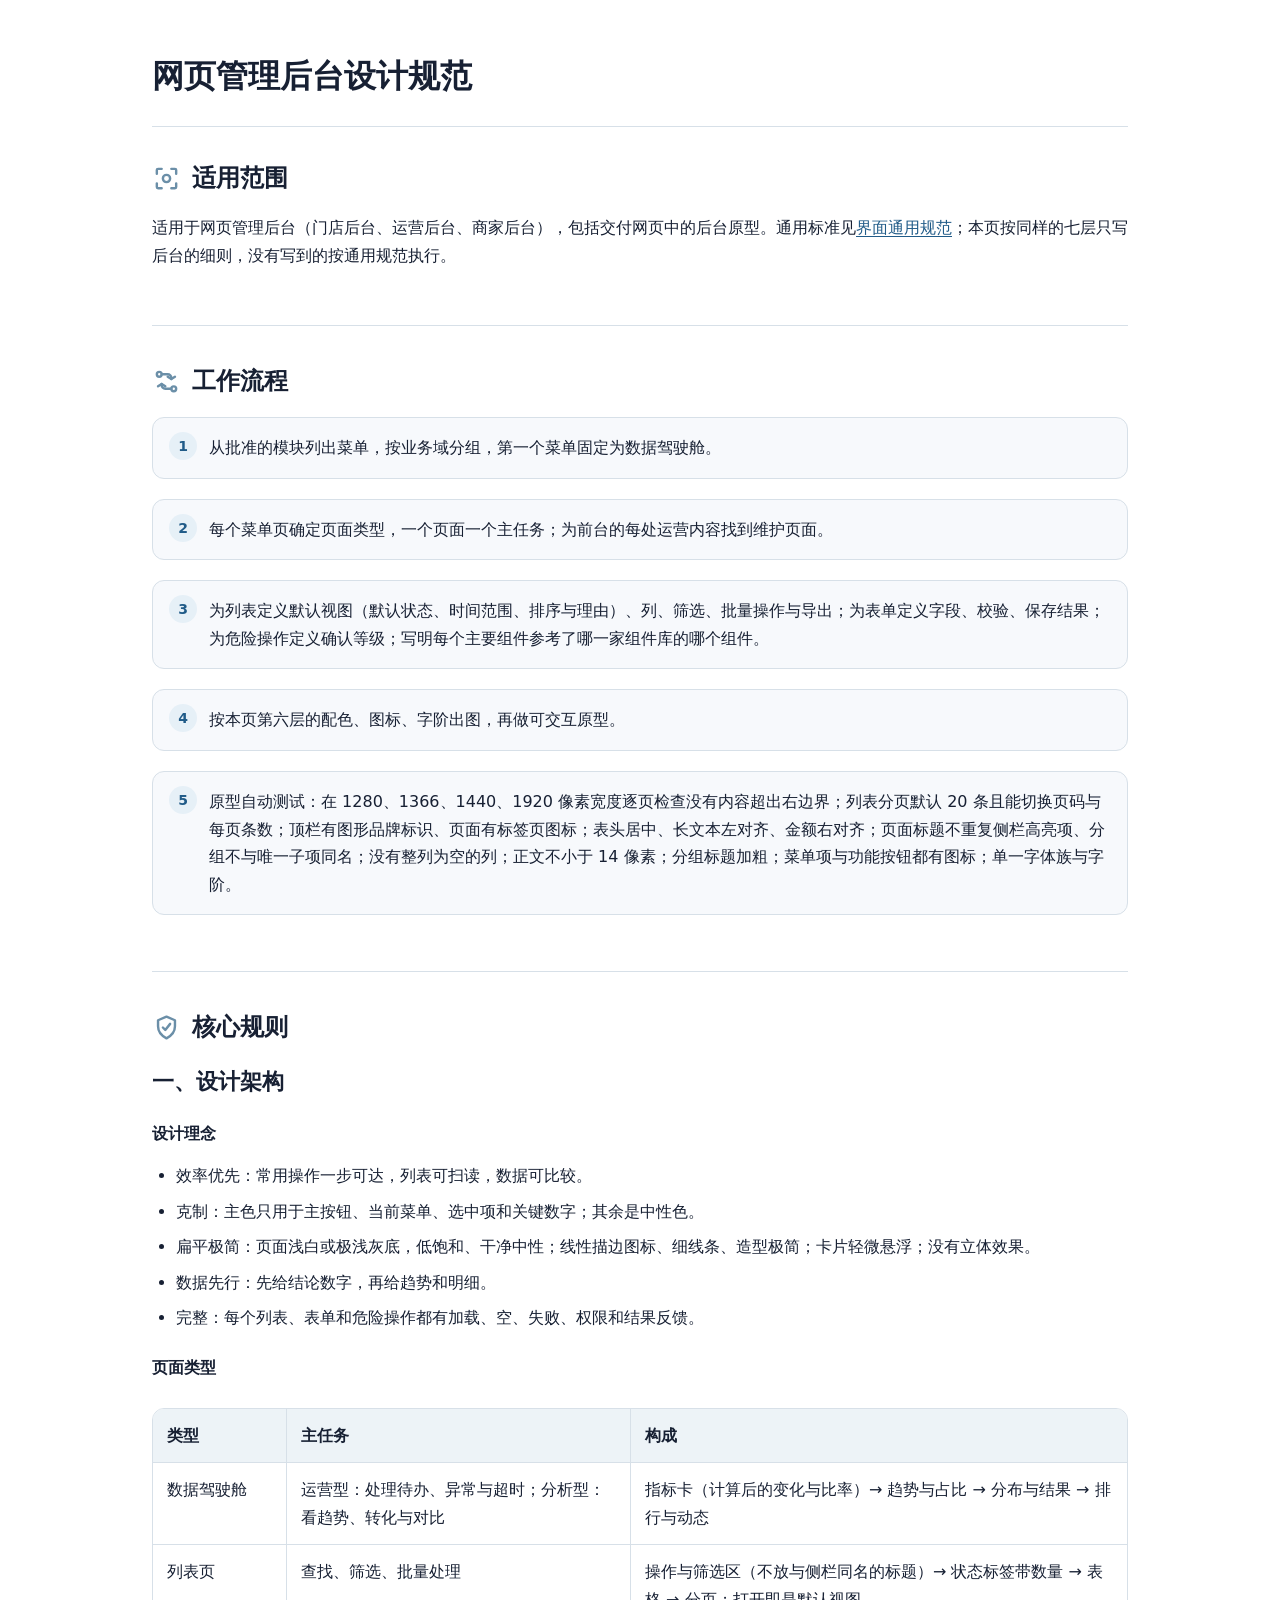
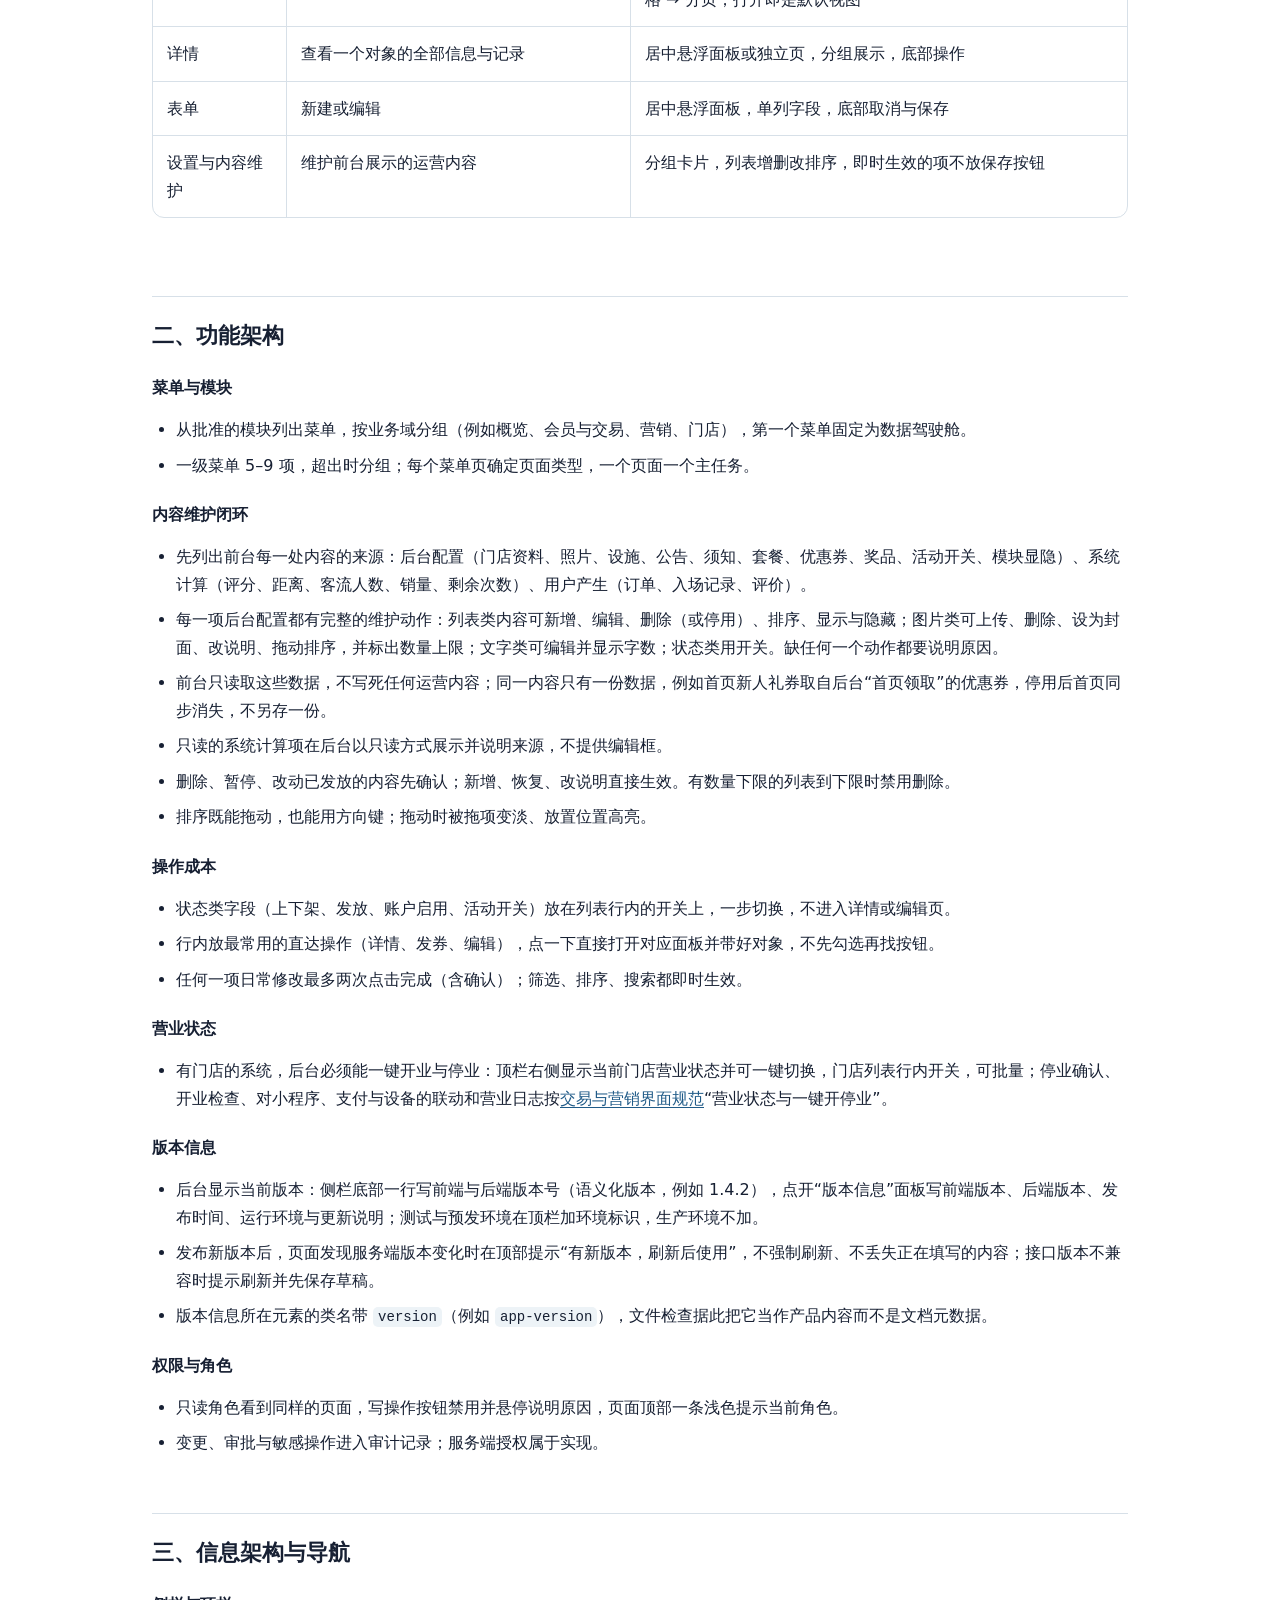
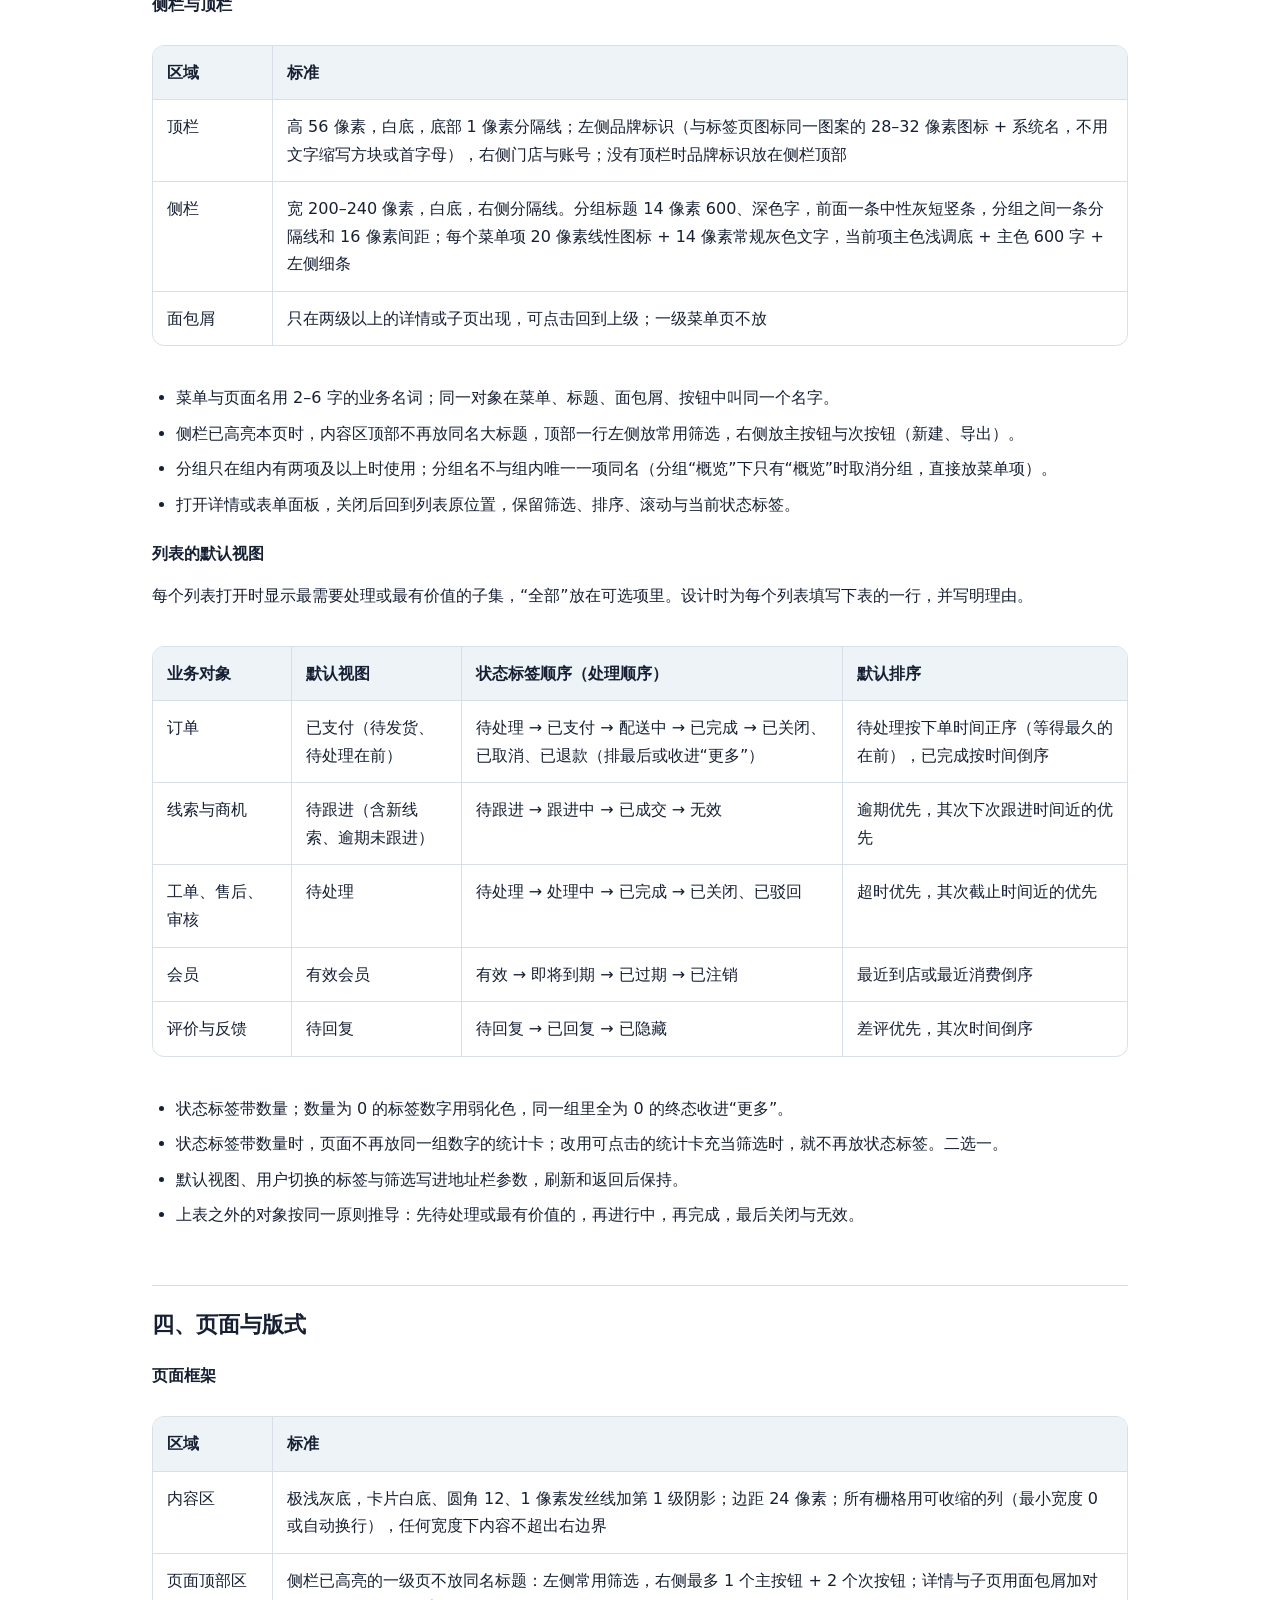
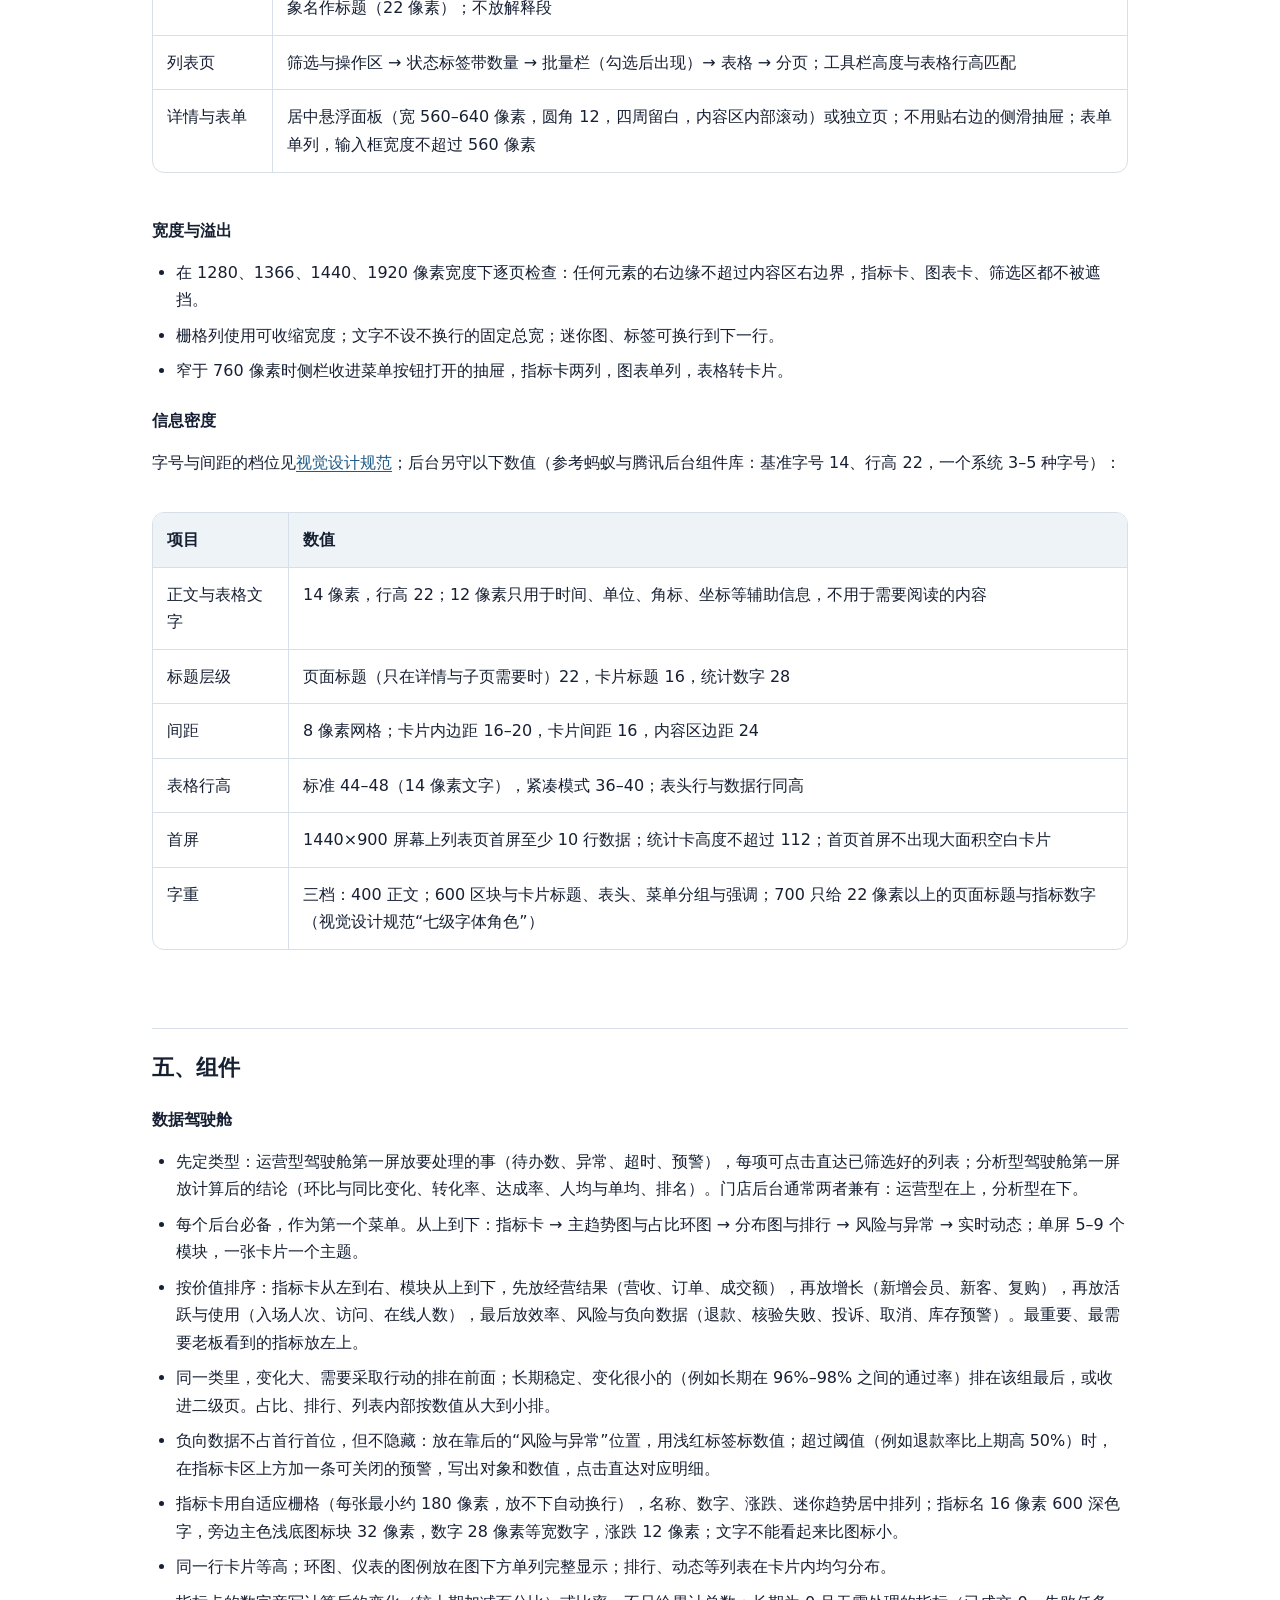
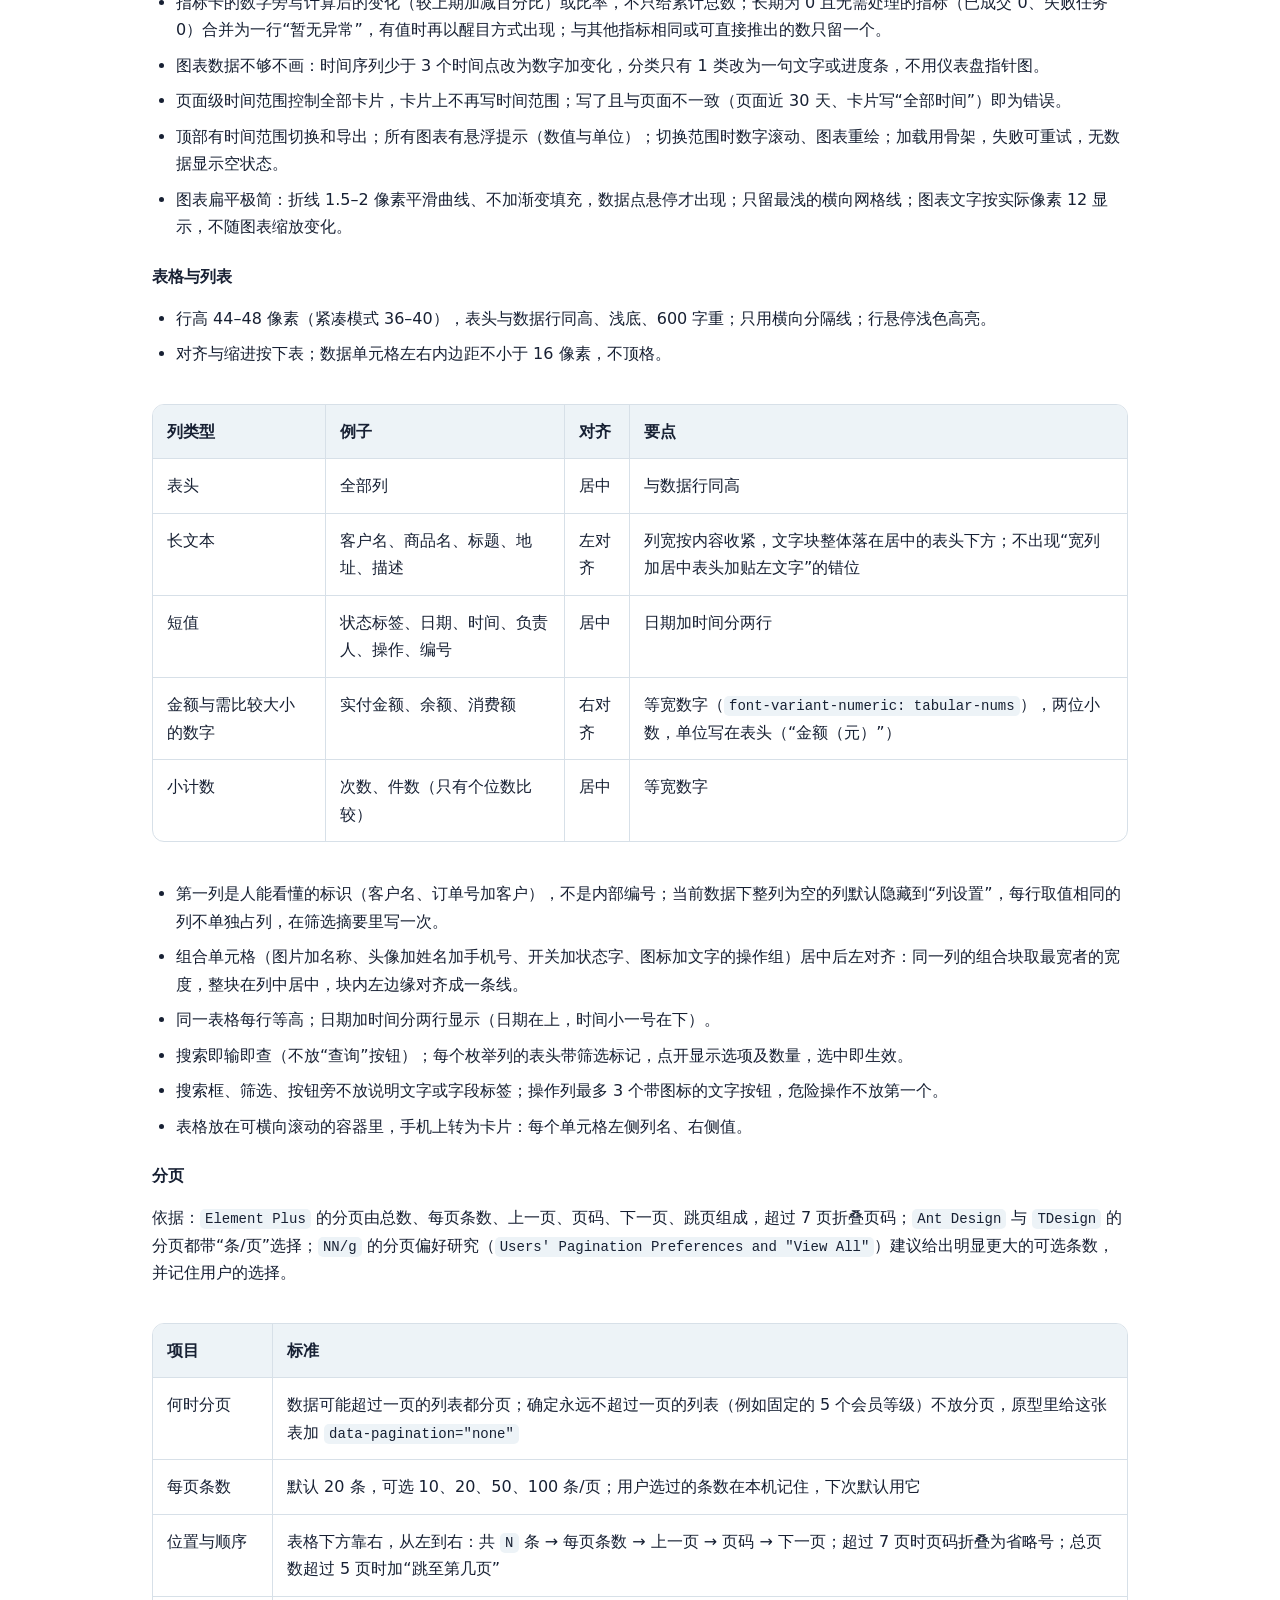
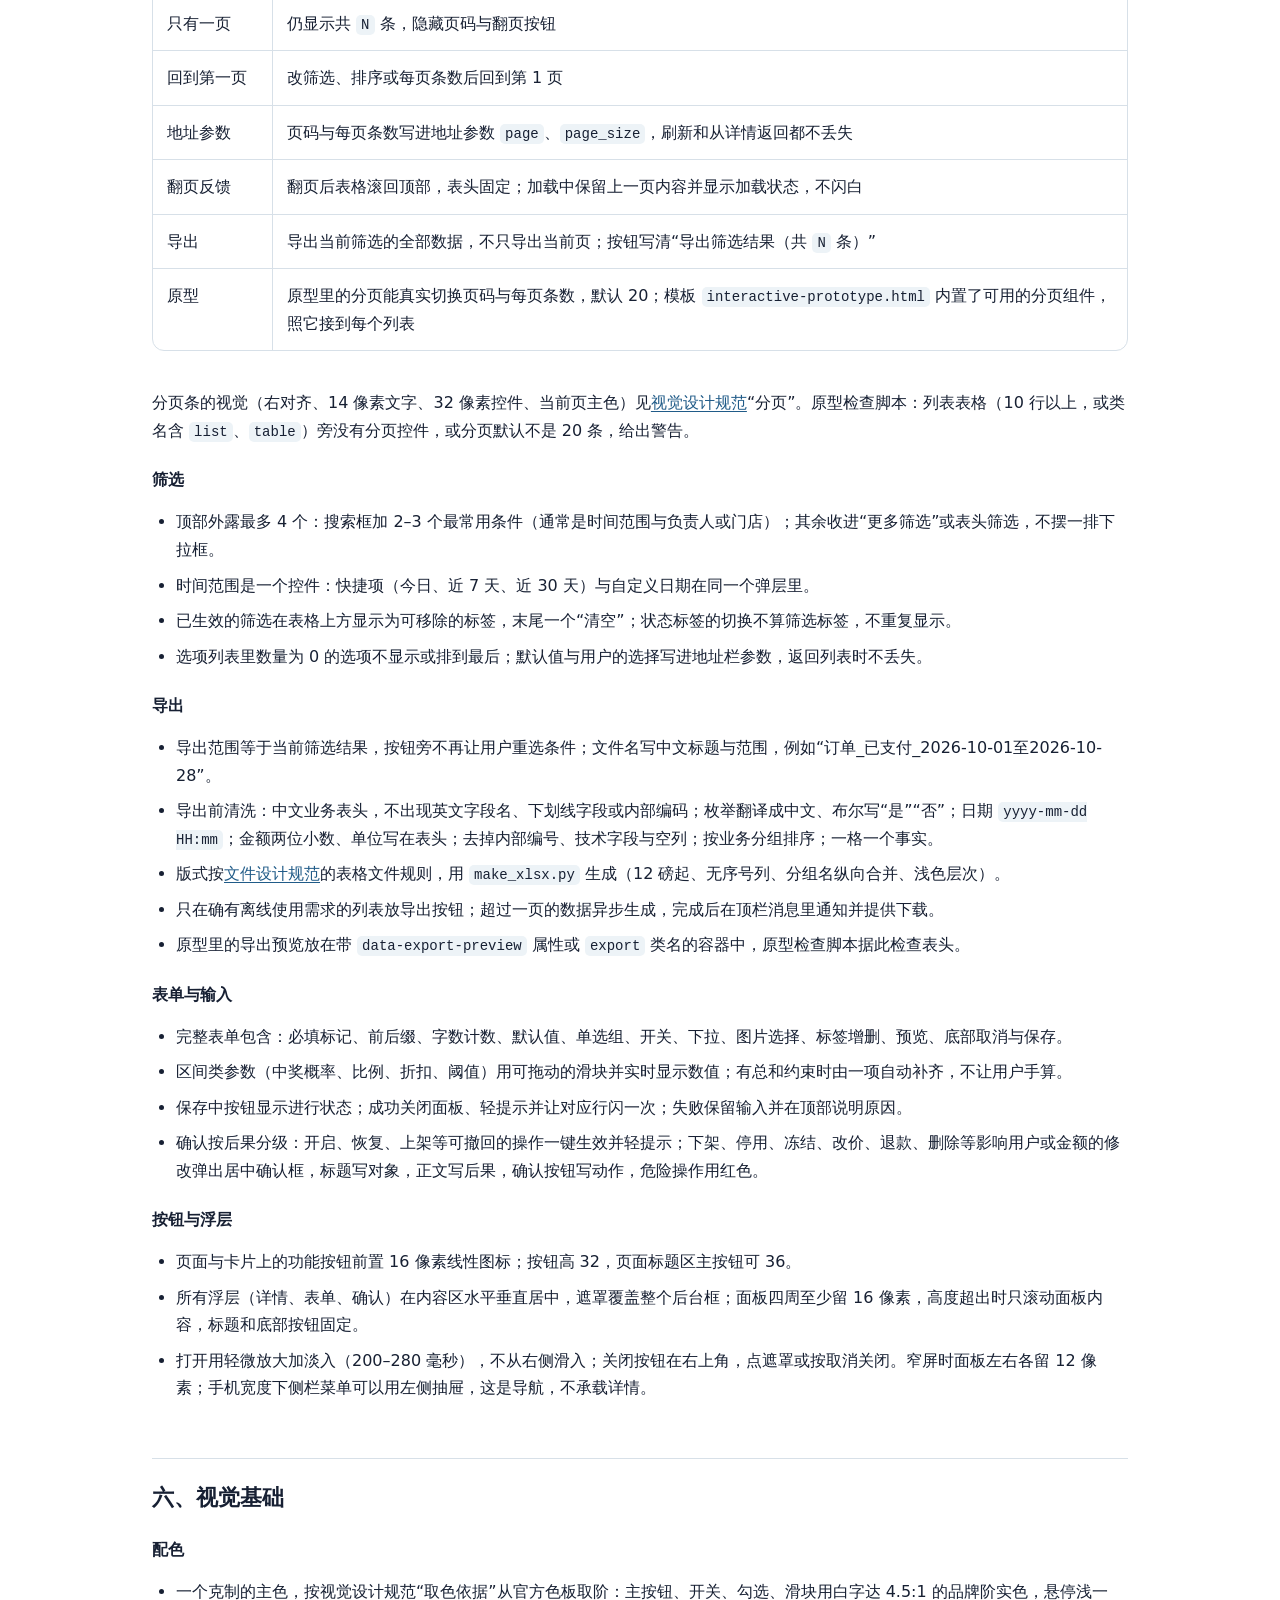
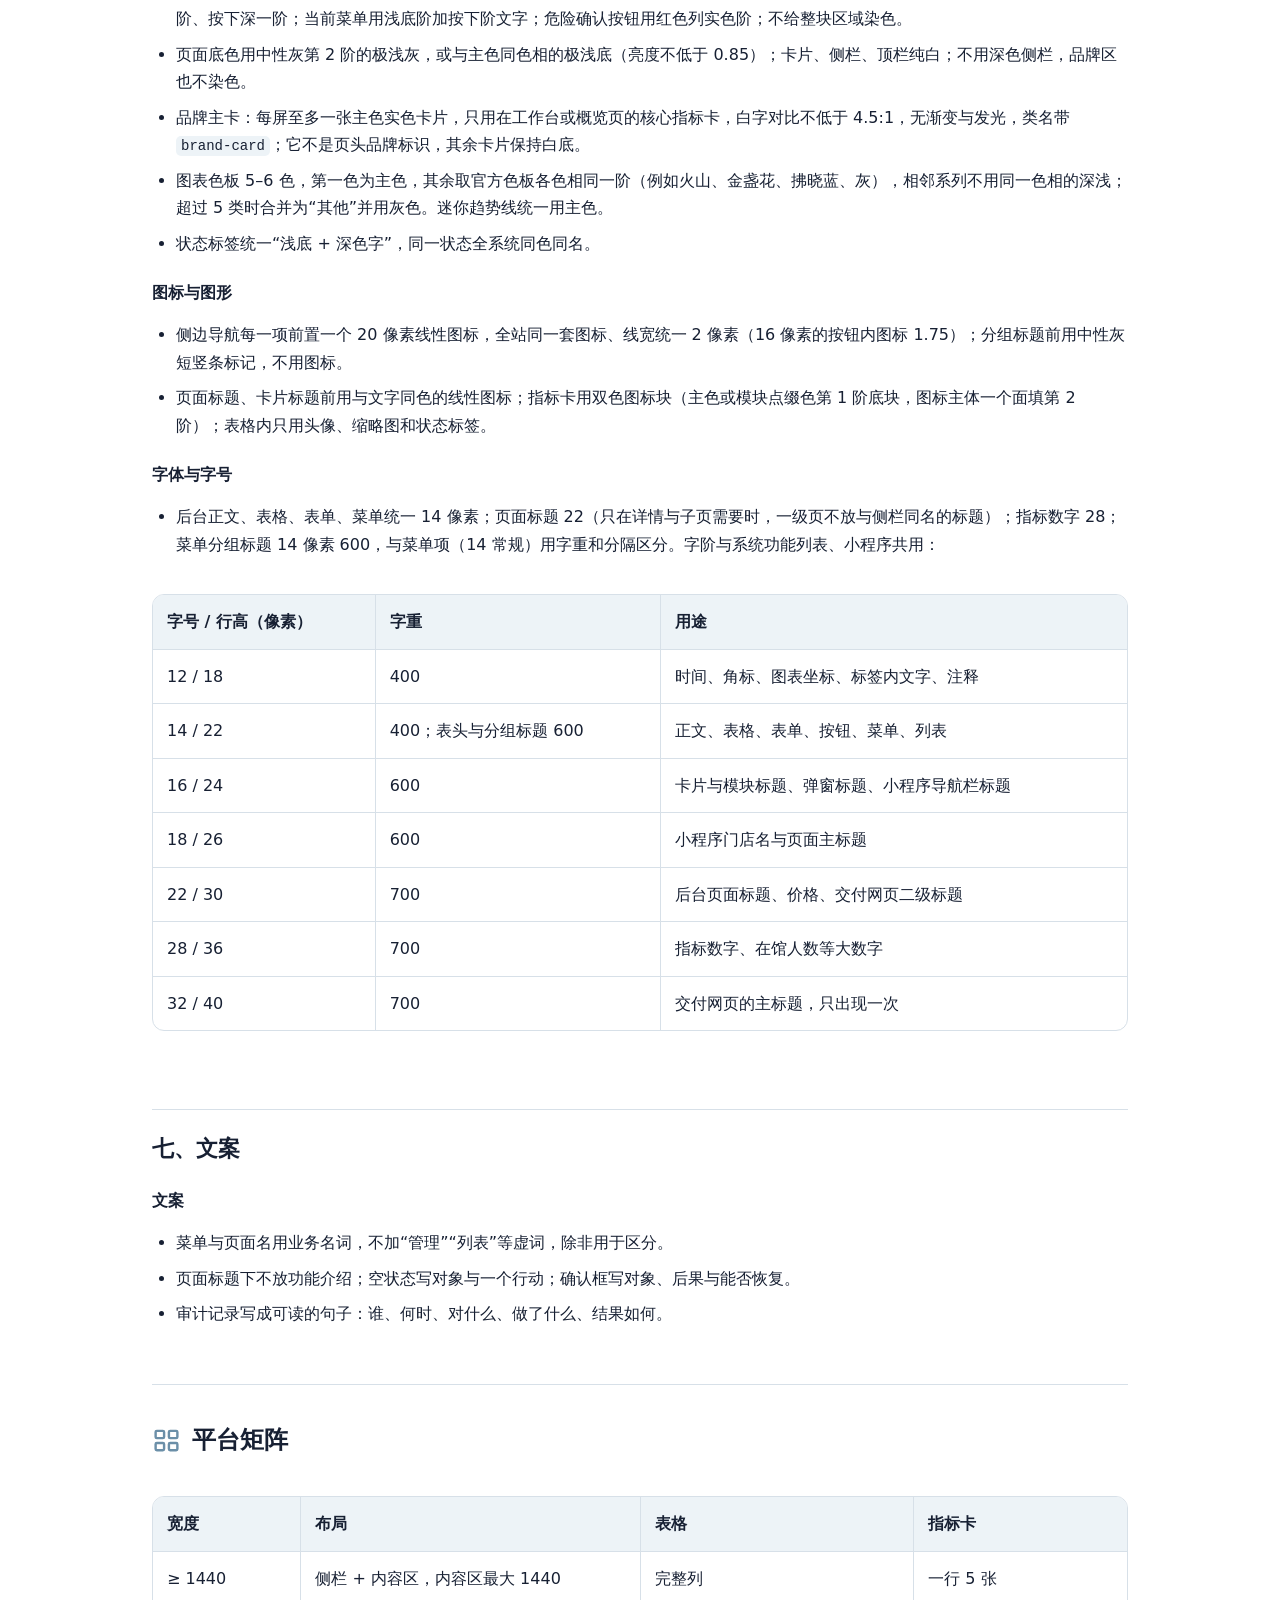
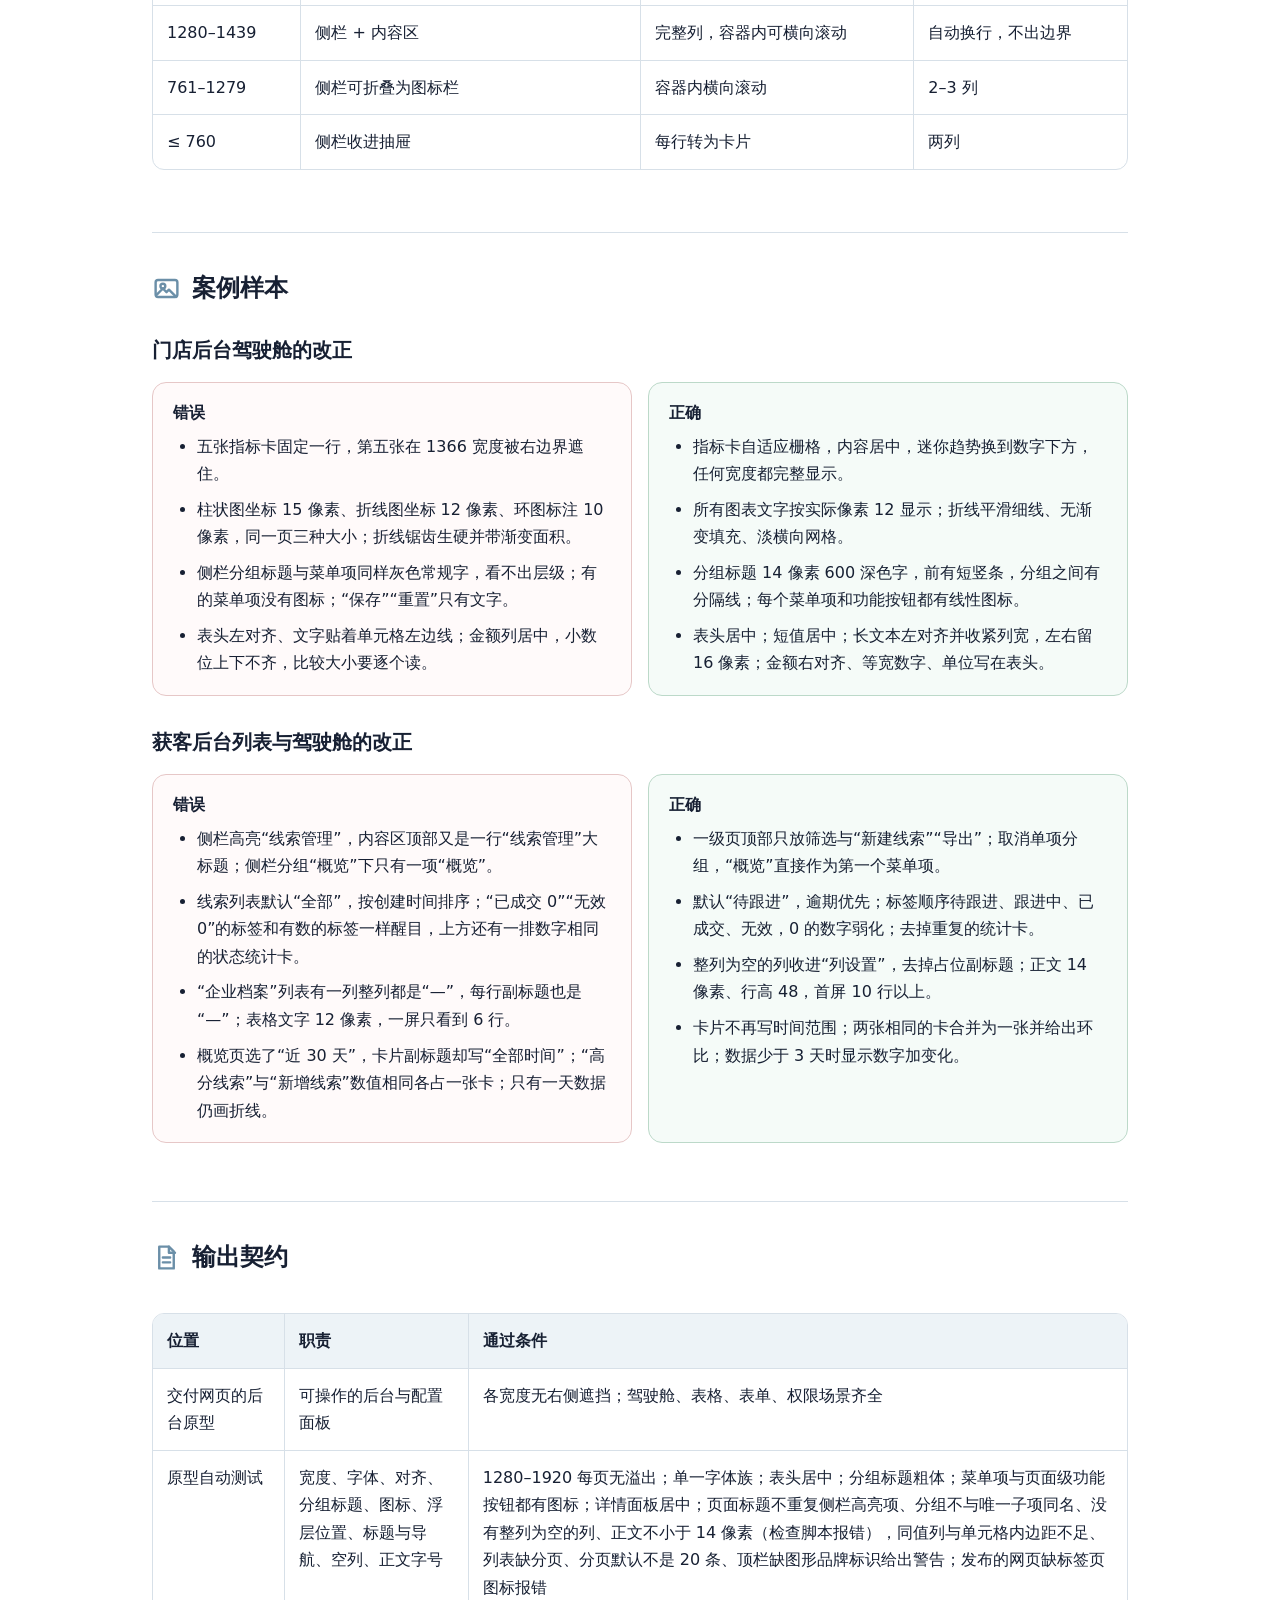
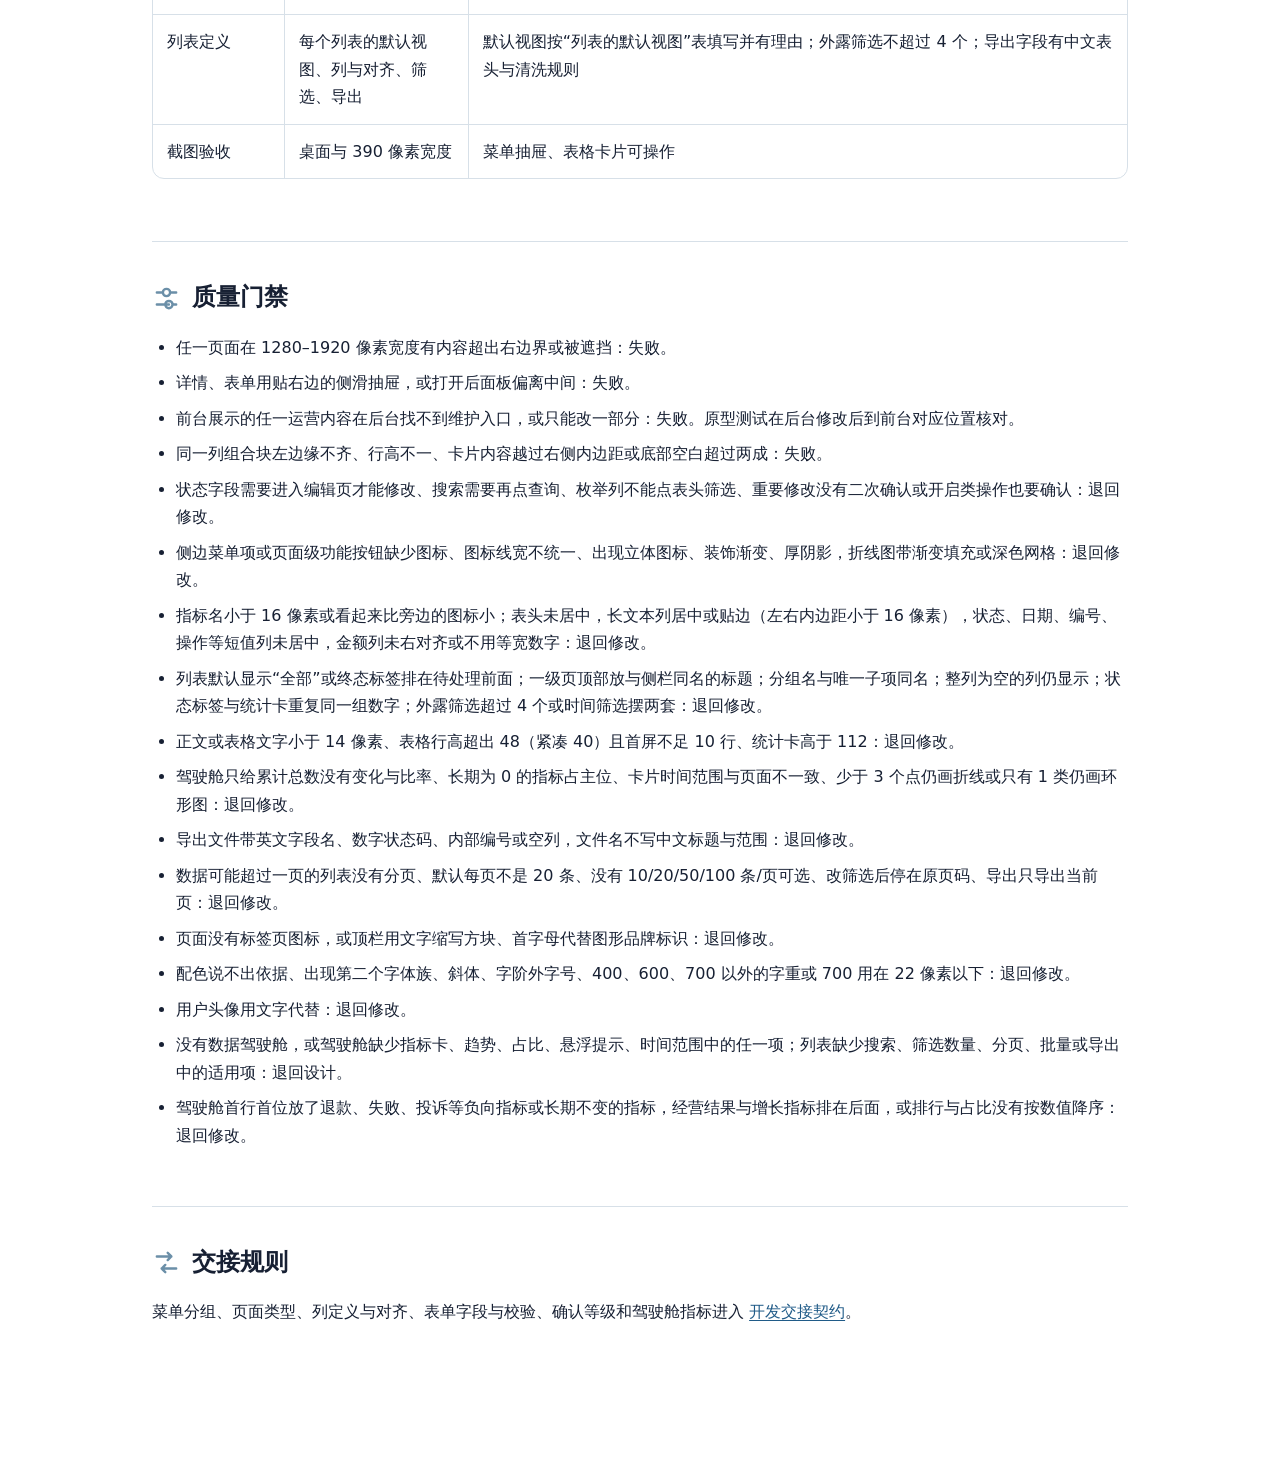
==== commit b98d626f: "Commerce rules in seven layers, ui-recipes, commerce-kit example, admin version info - commerce-desi" ====
--- a/references/admin-design.html
+++ b/references/admin-design.html
@@ -73,6 +73,12 @@
 <h4>营业状态</h4>
 <ul>
 <li>有门店的系统，后台必须能一键开业与停业：顶栏右侧显示当前门店营业状态并可一键切换，门店列表行内开关，可批量；停业确认、开业检查、对小程序、支付与设备的联动和营业日志按<a href="commerce-design.html">交易与营销界面规范</a>“营业状态与一键开停业”。</li>
+</ul>
+<h4>版本信息</h4>
+<ul>
+<li>后台显示当前版本：侧栏底部一行写前端与后端版本号（语义化版本，例如 1.4.2），点开“版本信息”面板写前端版本、后端版本、发布时间、运行环境与更新说明；测试与预发环境在顶栏加环境标识，生产环境不加。</li>
+<li>发布新版本后，页面发现服务端版本变化时在顶部提示“有新版本，刷新后使用”，不强制刷新、不丢失正在填写的内容；接口版本不兼容时提示刷新并先保存草稿。</li>
+<li>版本信息所在元素的类名带 <code>version</code>（例如 <code>app-version</code>），文件检查据此把它当作产品内容而不是文档元数据。</li>
 </ul>
 <h4>权限与角色</h4>
 <ul>
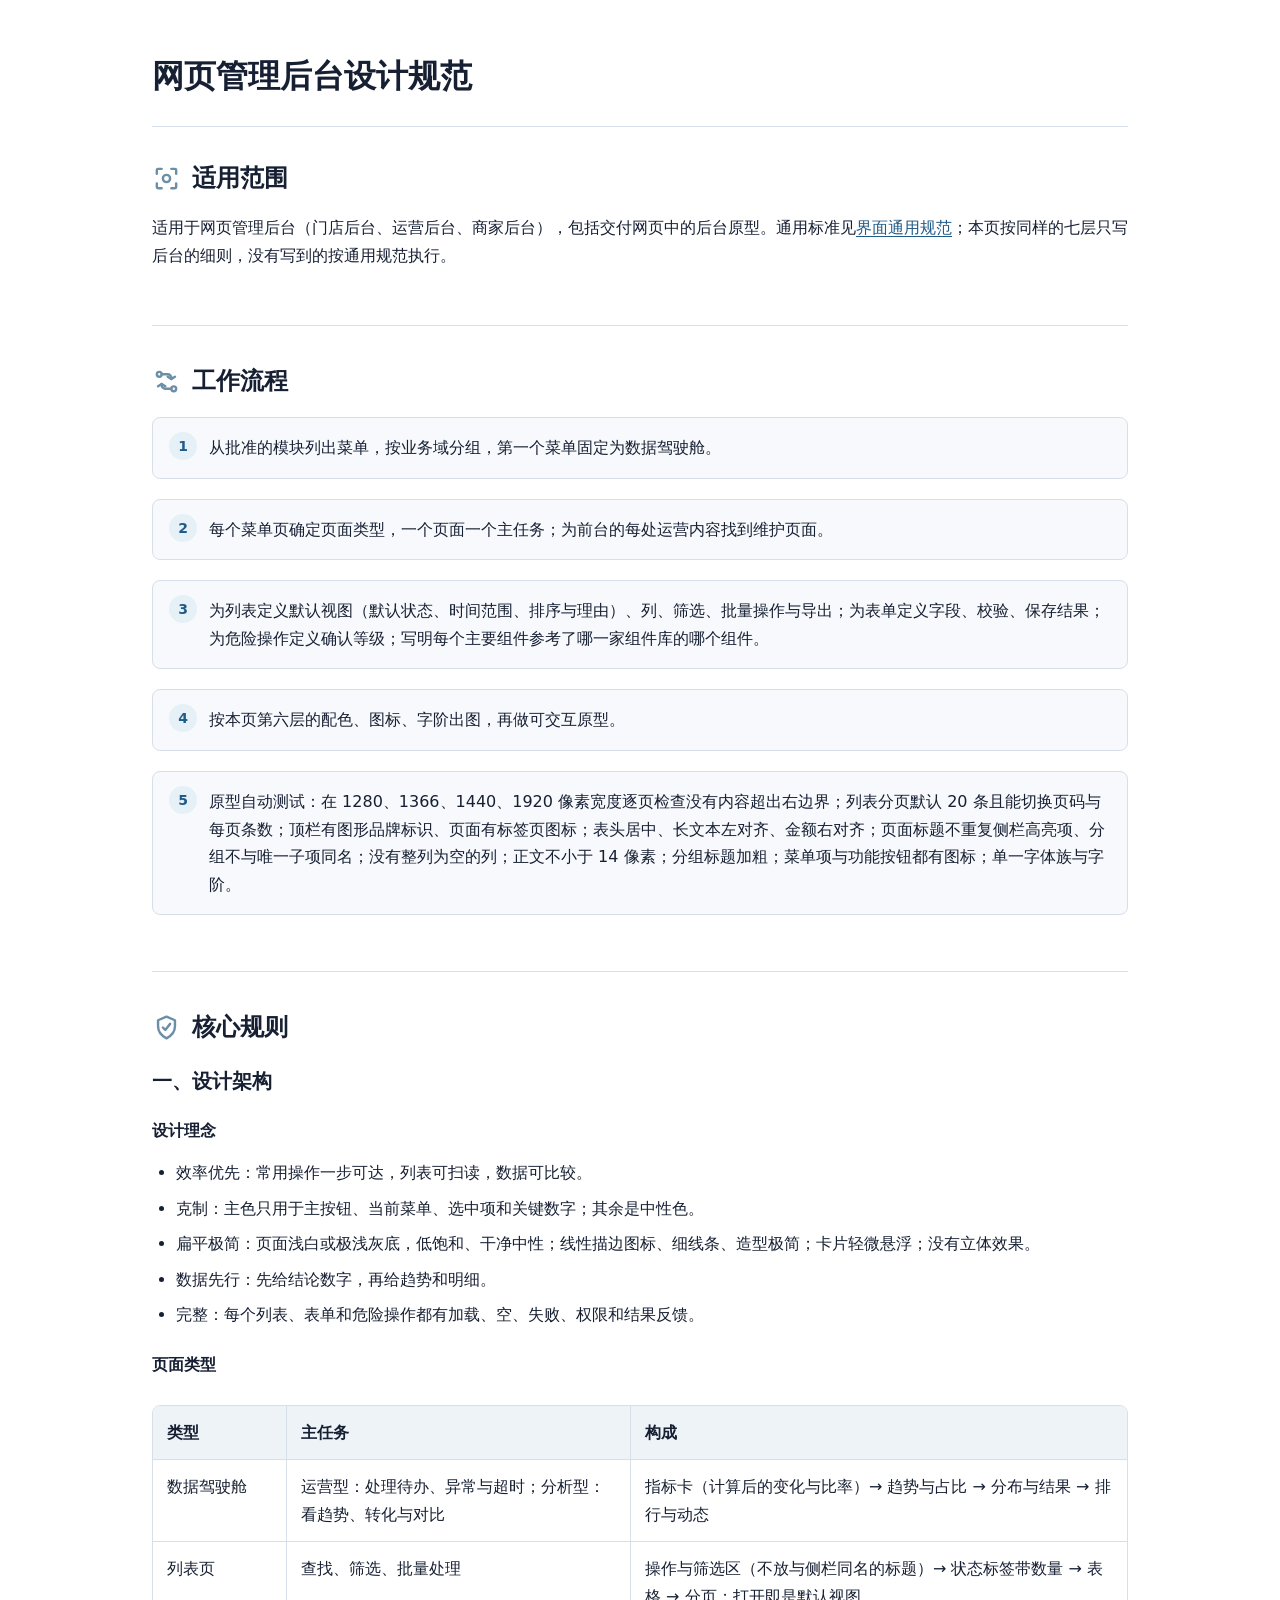
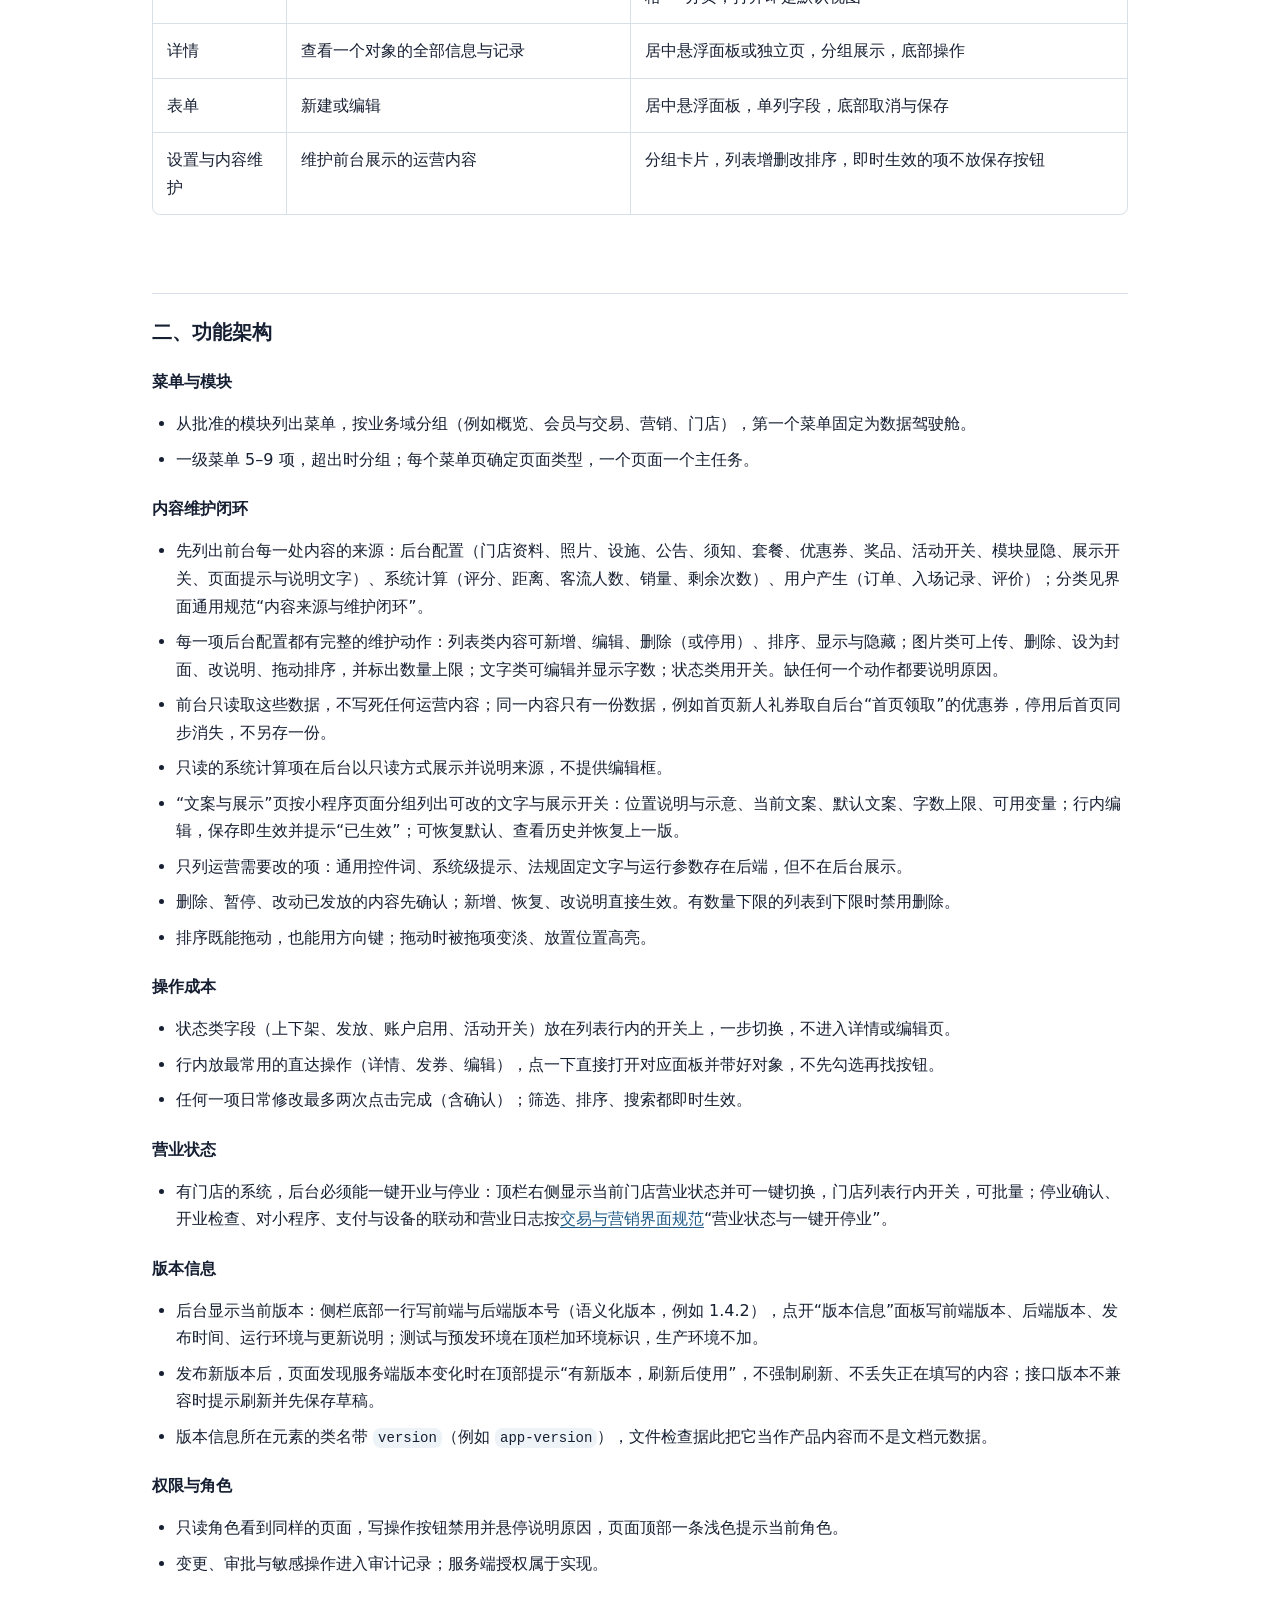
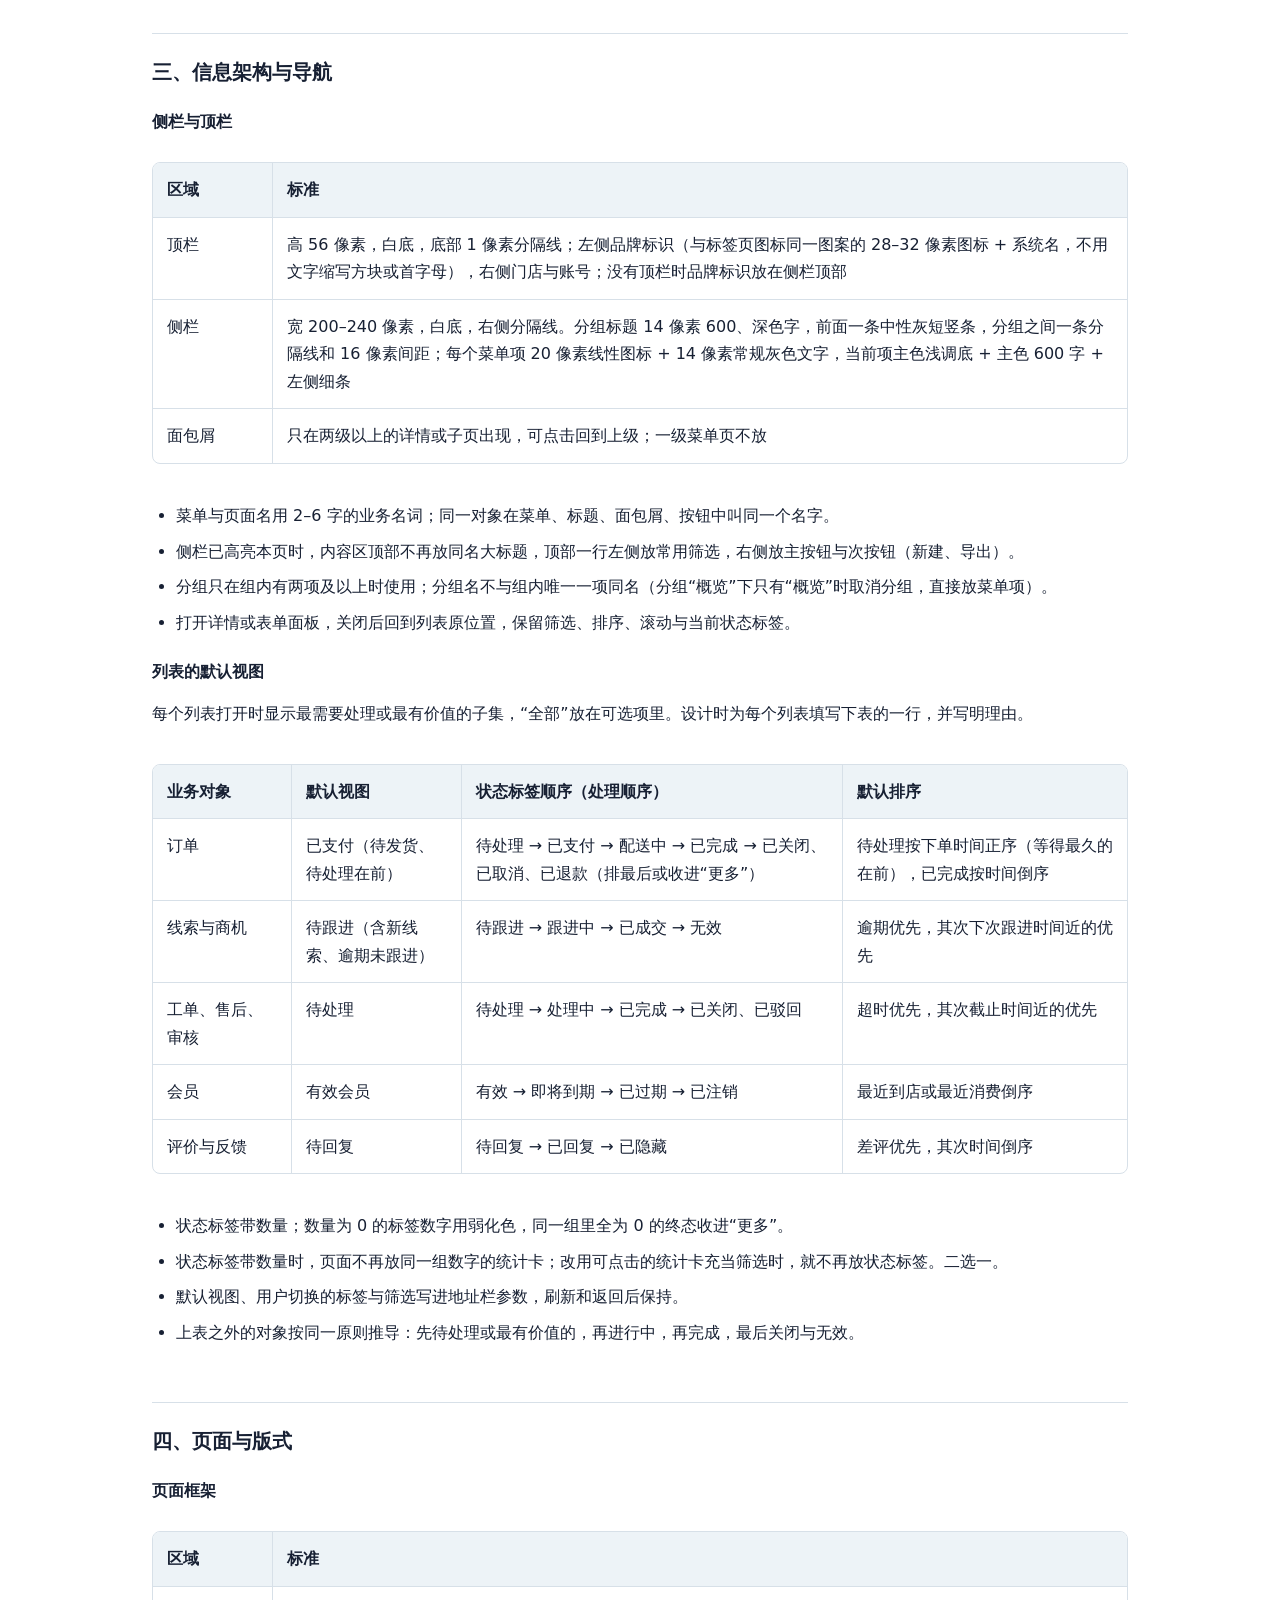
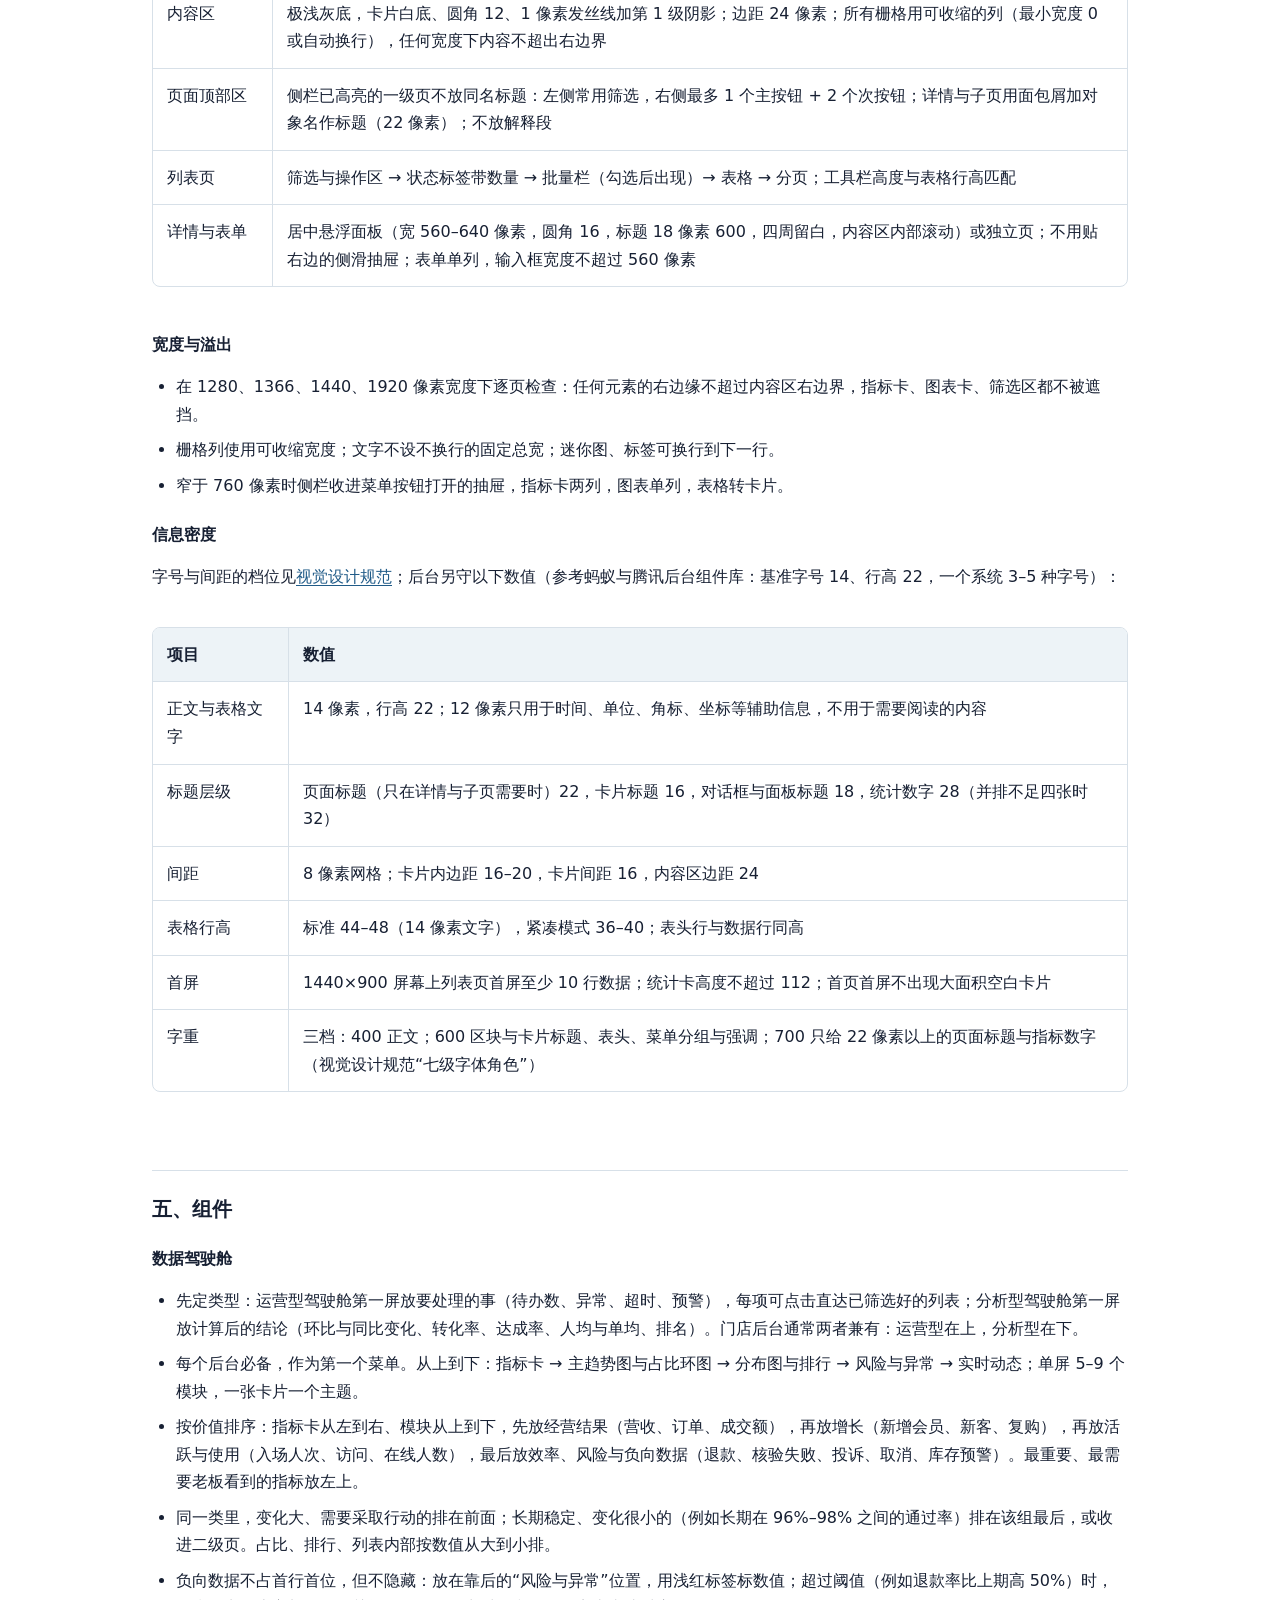
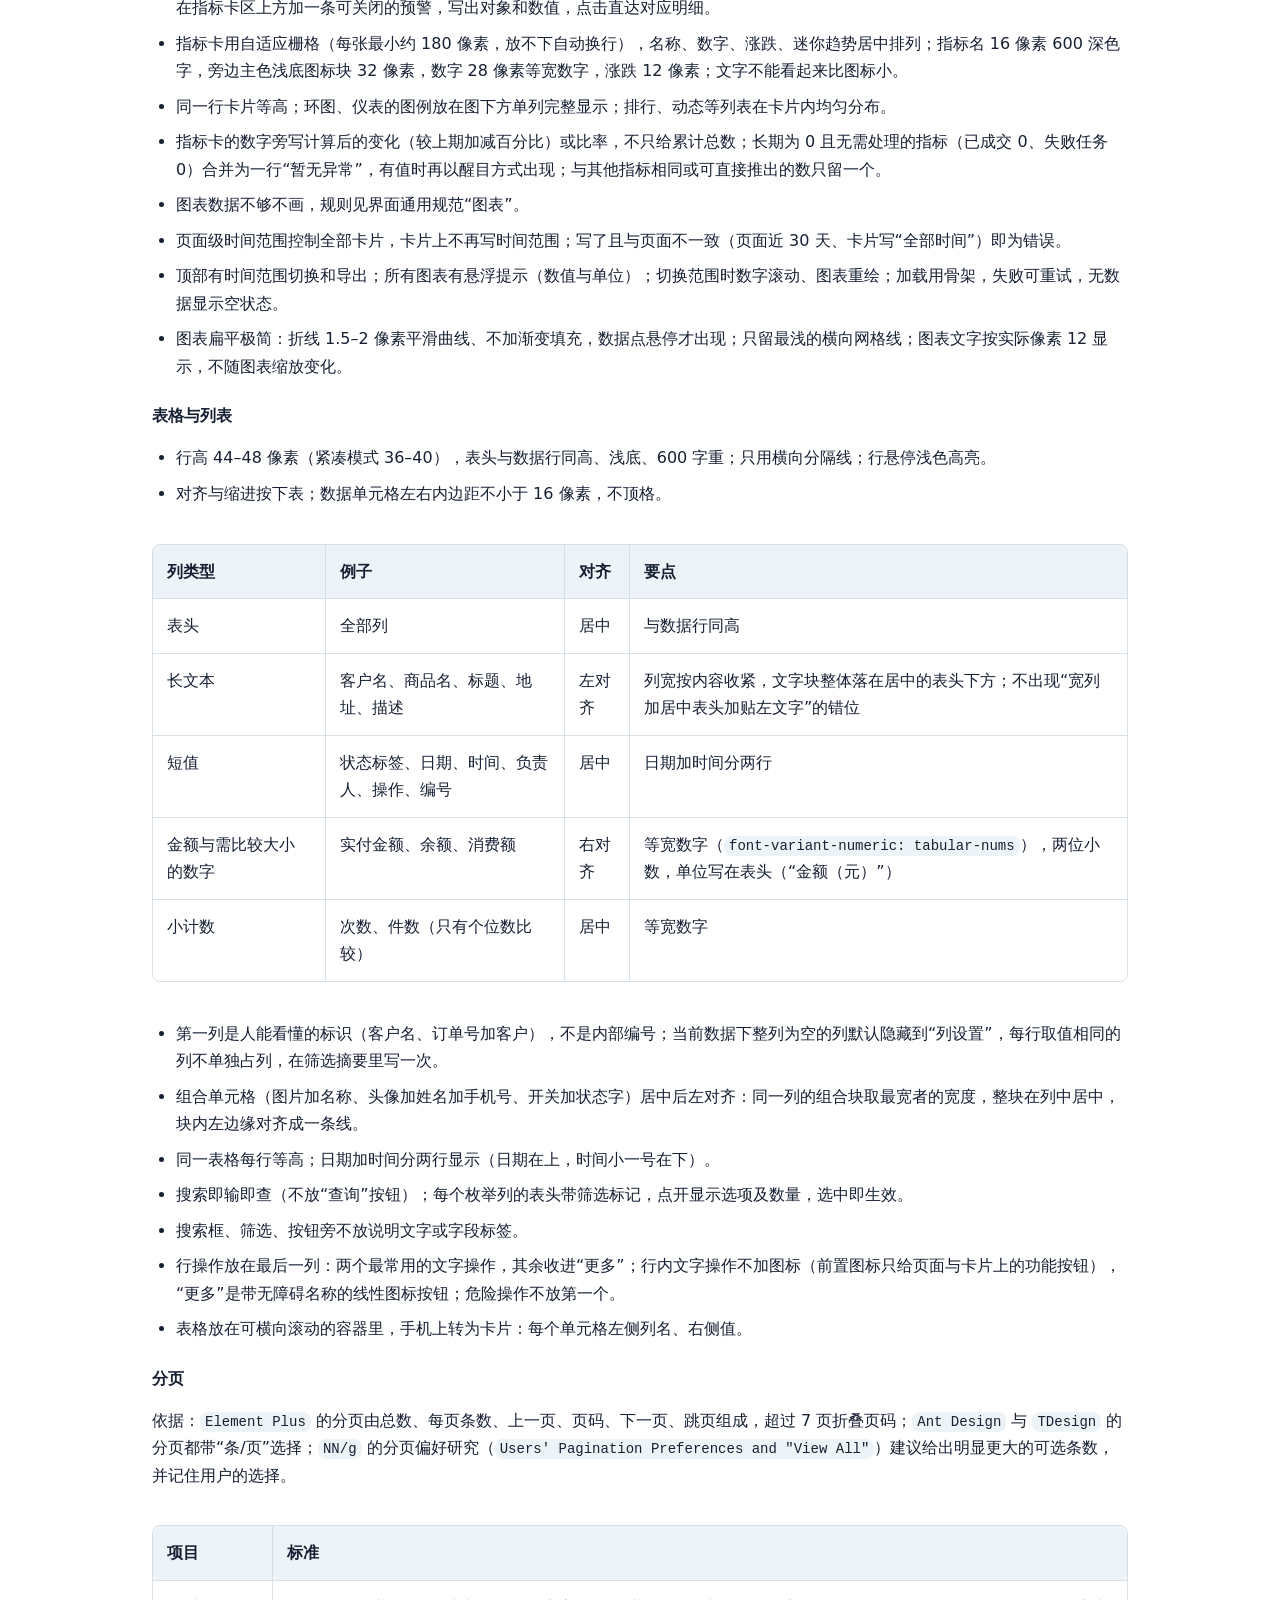
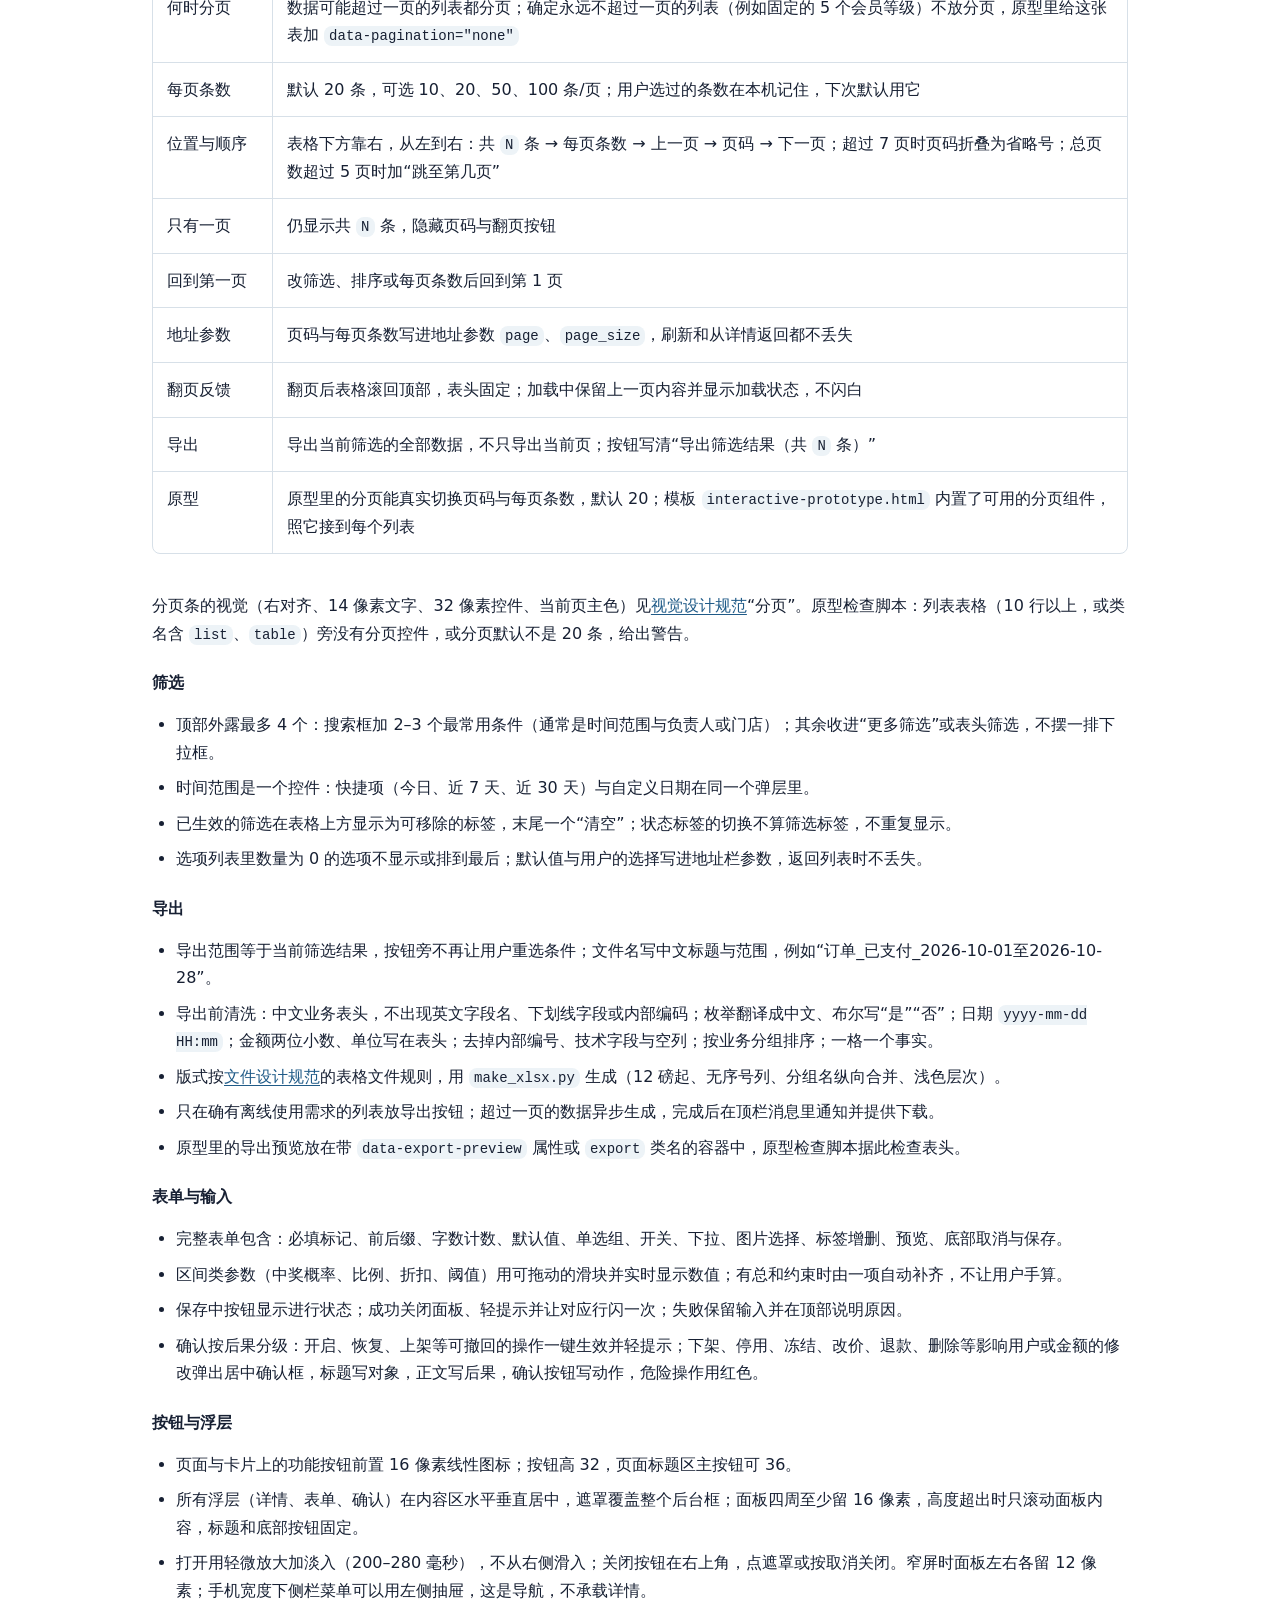
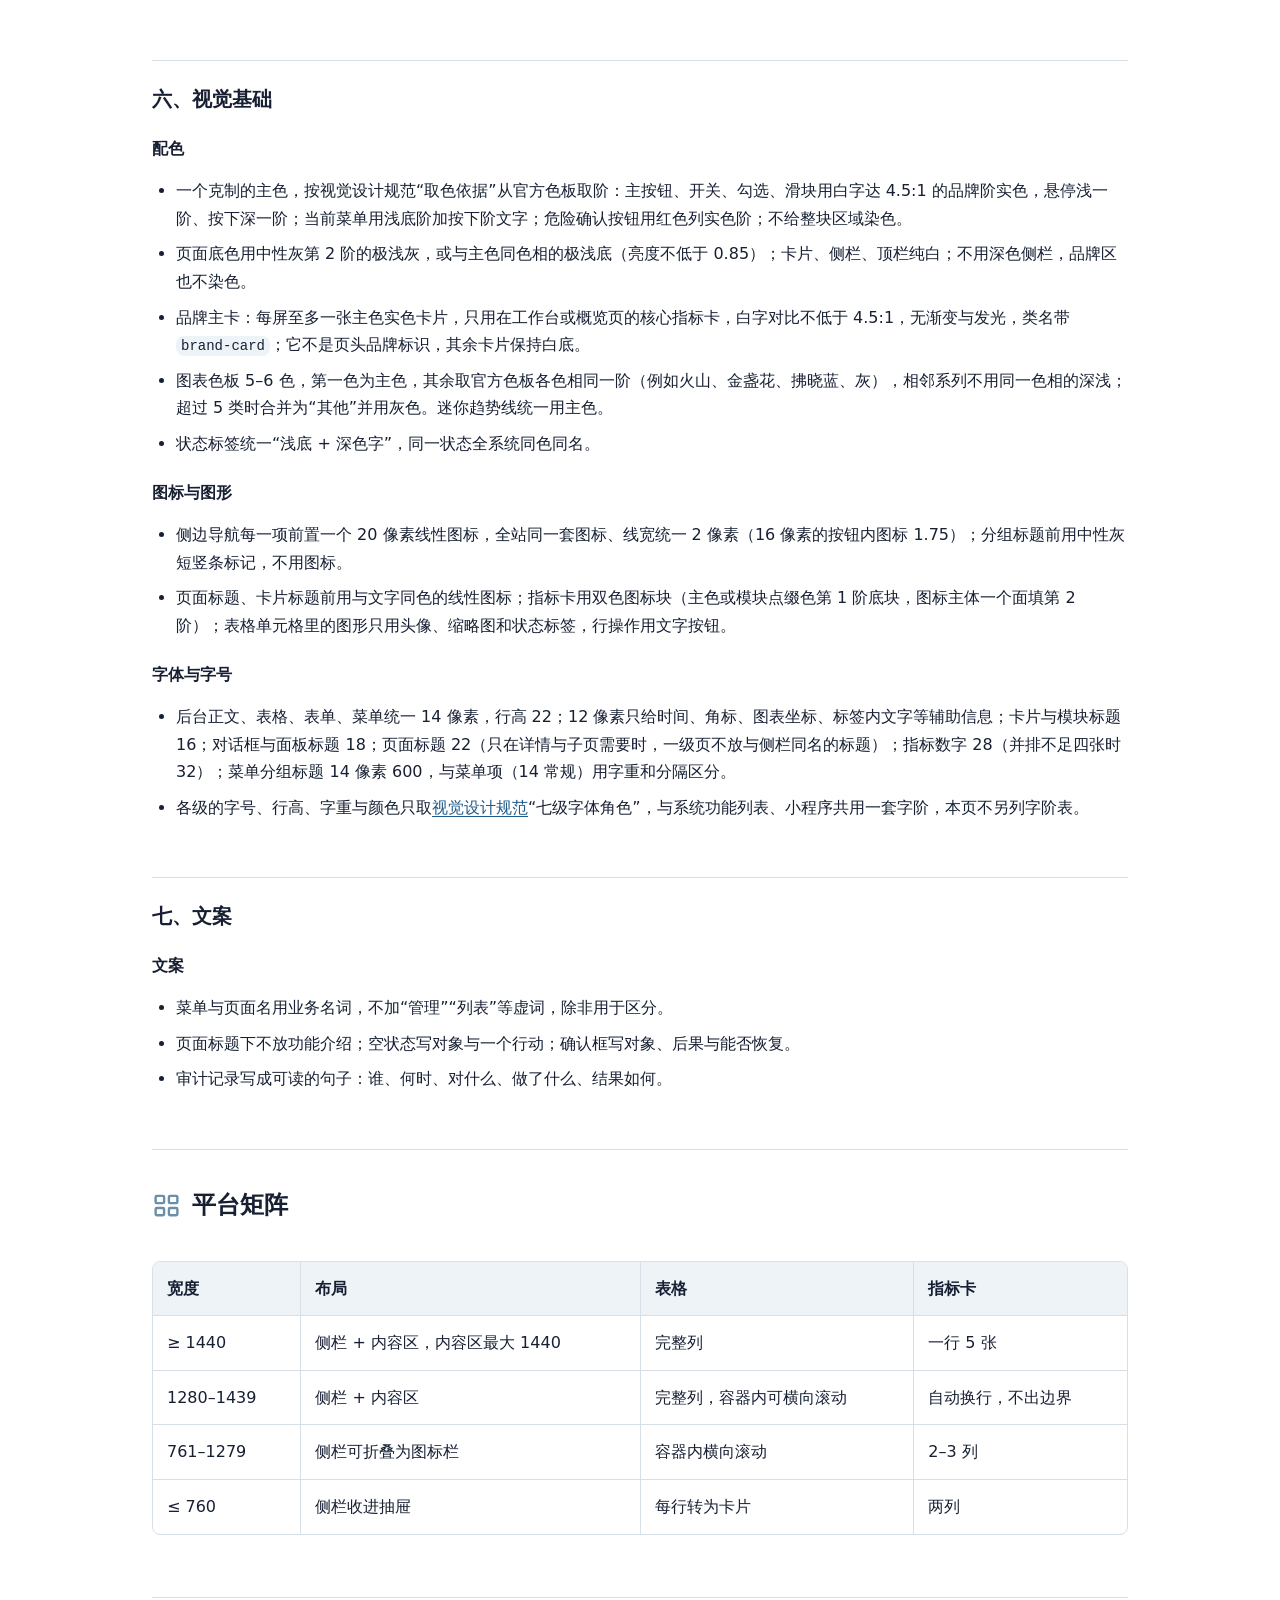
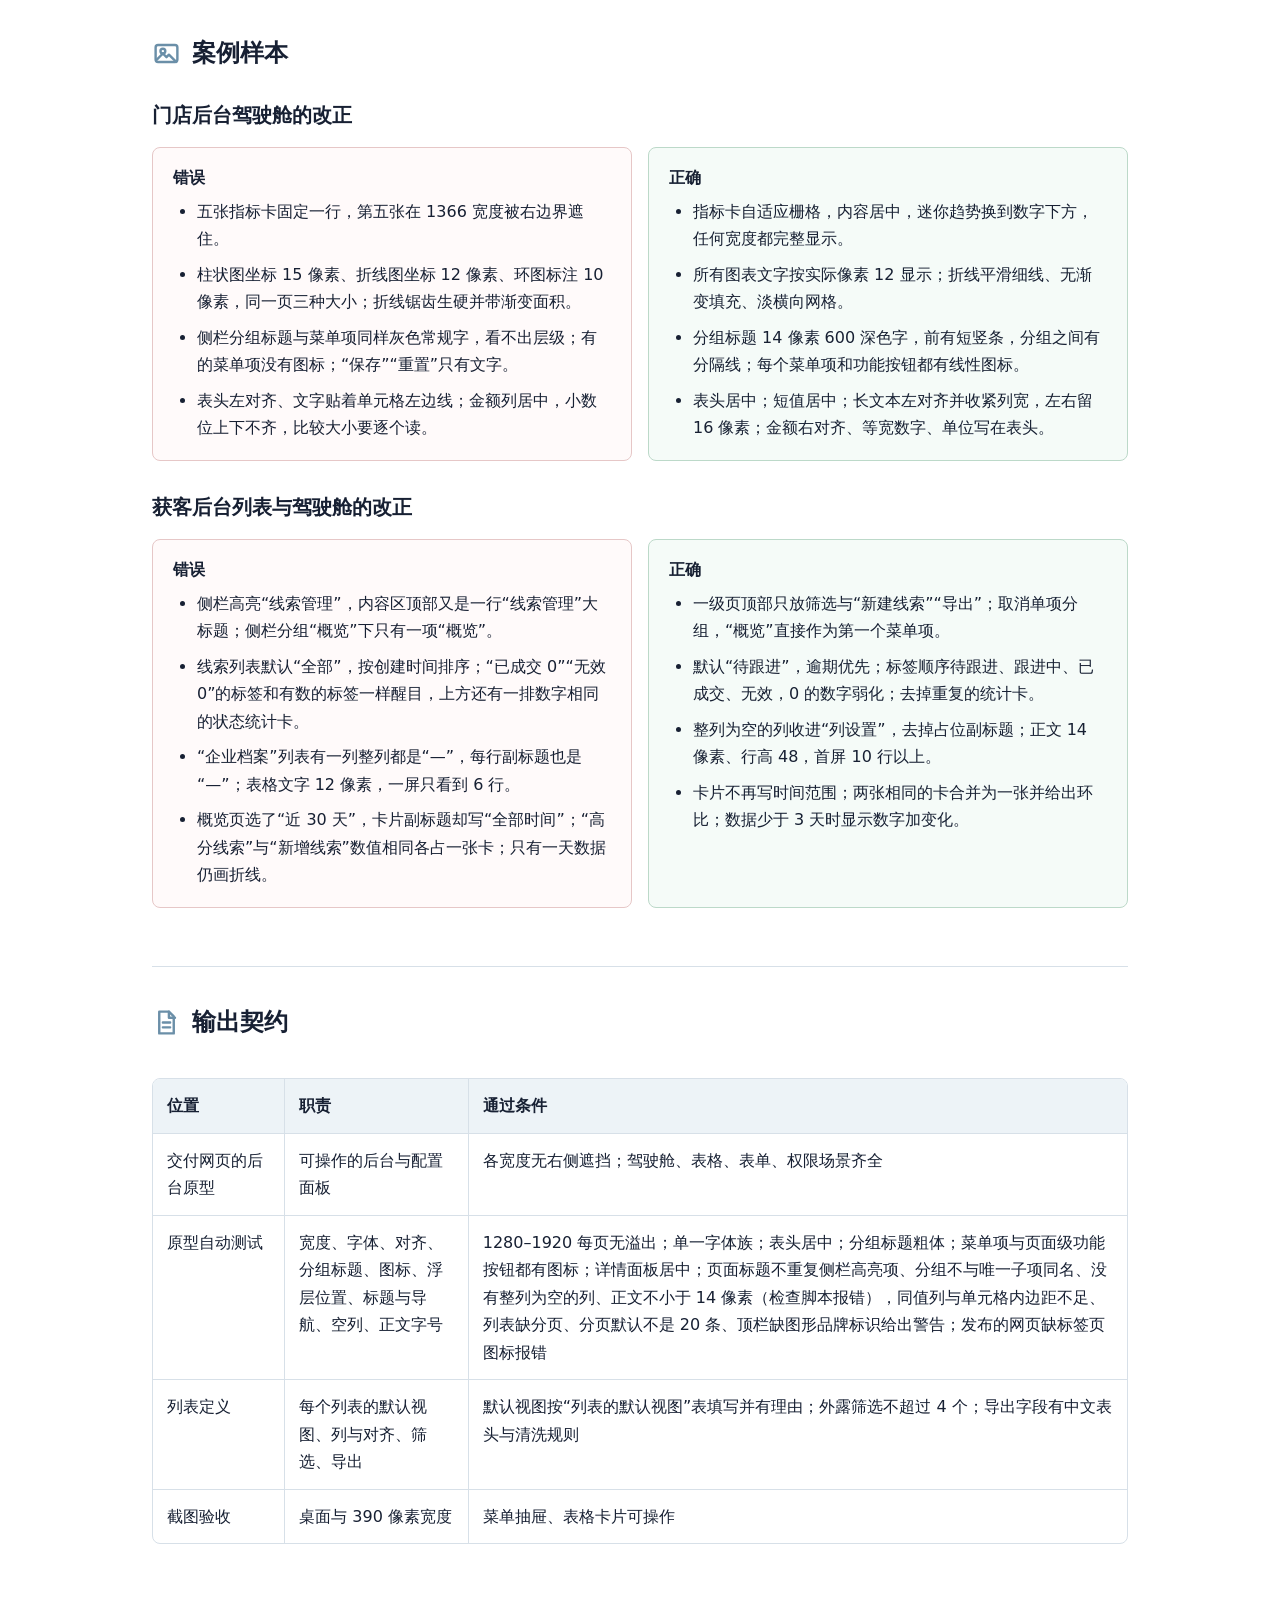
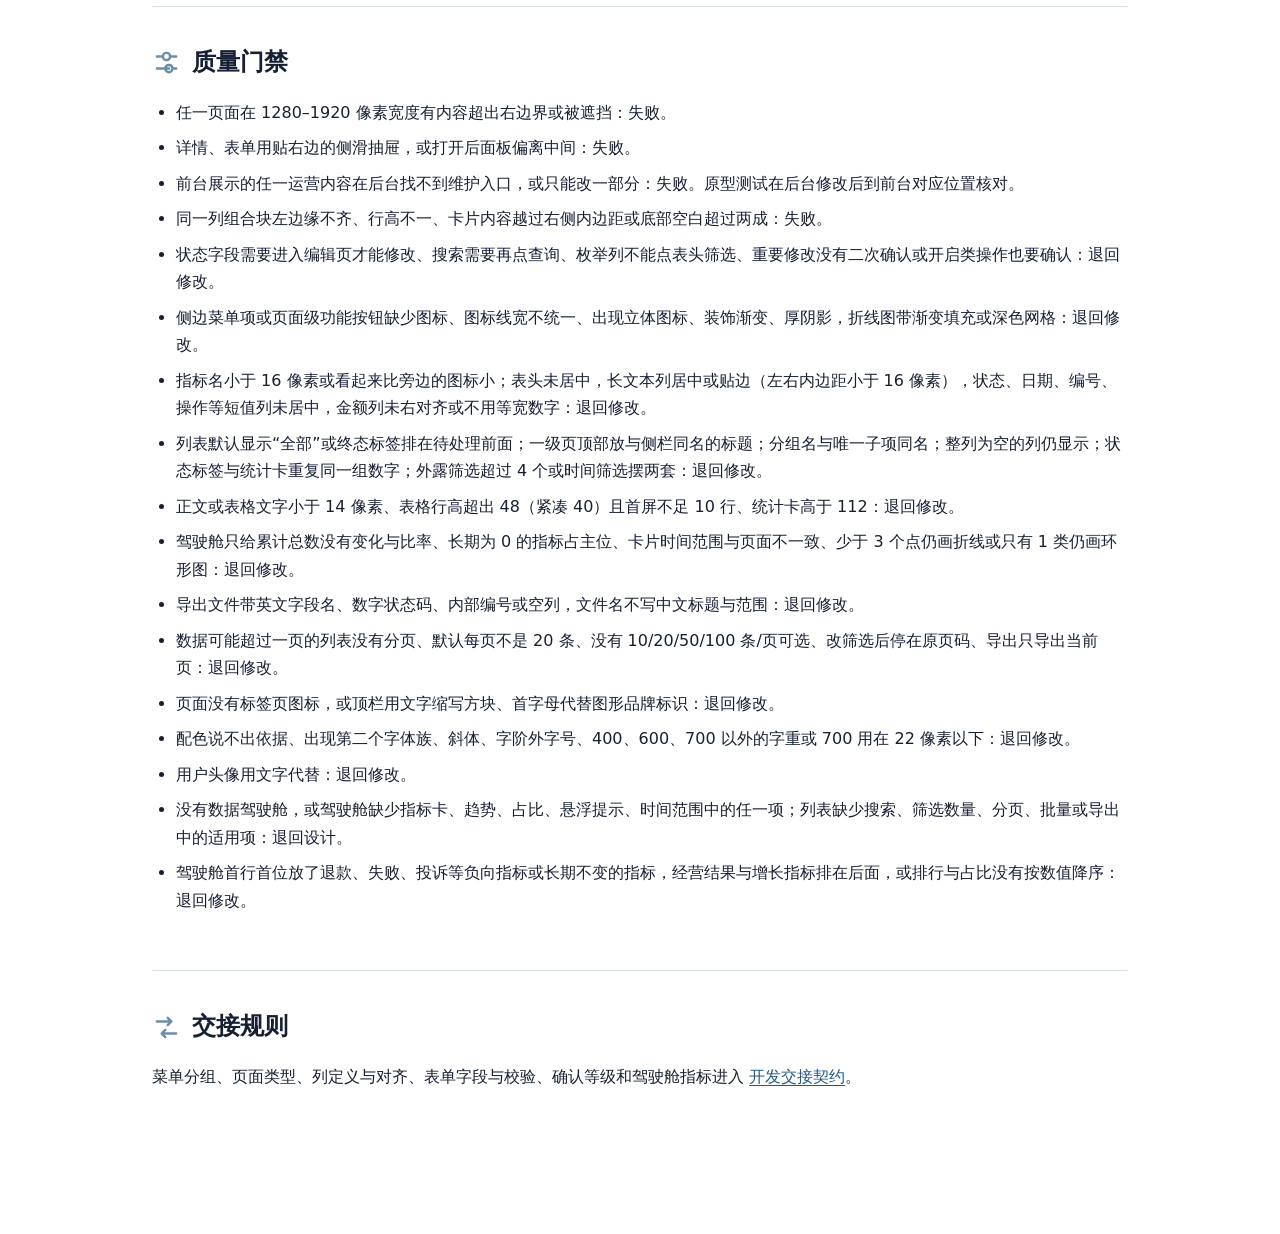
==== commit e3a23b98: "Consistency audit: content delivery, single type source, trimmed duplicates Front-end texts and disp" ====
--- a/references/admin-design.html
+++ b/references/admin-design.html
@@ -57,10 +57,12 @@
 </ul>
 <h4>内容维护闭环</h4>
 <ul>
-<li>先列出前台每一处内容的来源：后台配置（门店资料、照片、设施、公告、须知、套餐、优惠券、奖品、活动开关、模块显隐）、系统计算（评分、距离、客流人数、销量、剩余次数）、用户产生（订单、入场记录、评价）。</li>
+<li>先列出前台每一处内容的来源：后台配置（门店资料、照片、设施、公告、须知、套餐、优惠券、奖品、活动开关、模块显隐、展示开关、页面提示与说明文字）、系统计算（评分、距离、客流人数、销量、剩余次数）、用户产生（订单、入场记录、评价）；分类见界面通用规范“内容来源与维护闭环”。</li>
 <li>每一项后台配置都有完整的维护动作：列表类内容可新增、编辑、删除（或停用）、排序、显示与隐藏；图片类可上传、删除、设为封面、改说明、拖动排序，并标出数量上限；文字类可编辑并显示字数；状态类用开关。缺任何一个动作都要说明原因。</li>
 <li>前台只读取这些数据，不写死任何运营内容；同一内容只有一份数据，例如首页新人礼券取自后台“首页领取”的优惠券，停用后首页同步消失，不另存一份。</li>
 <li>只读的系统计算项在后台以只读方式展示并说明来源，不提供编辑框。</li>
+<li>“文案与展示”页按小程序页面分组列出可改的文字与展示开关：位置说明与示意、当前文案、默认文案、字数上限、可用变量；行内编辑，保存即生效并提示“已生效”；可恢复默认、查看历史并恢复上一版。</li>
+<li>只列运营需要改的项：通用控件词、系统级提示、法规固定文字与运行参数存在后端，但不在后台展示。</li>
 <li>删除、暂停、改动已发放的内容先确认；新增、恢复、改说明直接生效。有数量下限的列表到下限时禁用删除。</li>
 <li>排序既能拖动，也能用方向键；拖动时被拖项变淡、放置位置高亮。</li>
 </ul>
@@ -119,7 +121,7 @@
 <tr><td>内容区</td><td>极浅灰底，卡片白底、圆角 12、1 像素发丝线加第 1 级阴影；边距 24 像素；所有栅格用可收缩的列（最小宽度 0 或自动换行），任何宽度下内容不超出右边界</td></tr>
 <tr><td>页面顶部区</td><td>侧栏已高亮的一级页不放同名标题：左侧常用筛选，右侧最多 1 个主按钮 + 2 个次按钮；详情与子页用面包屑加对象名作标题（22 像素）；不放解释段</td></tr>
 <tr><td>列表页</td><td>筛选与操作区 → 状态标签带数量 → 批量栏（勾选后出现）→ 表格 → 分页；工具栏高度与表格行高匹配</td></tr>
-<tr><td>详情与表单</td><td>居中悬浮面板（宽 560–640 像素，圆角 12，四周留白，内容区内部滚动）或独立页；不用贴右边的侧滑抽屉；表单单列，输入框宽度不超过 560 像素</td></tr>
+<tr><td>详情与表单</td><td>居中悬浮面板（宽 560–640 像素，圆角 16，标题 18 像素 600，四周留白，内容区内部滚动）或独立页；不用贴右边的侧滑抽屉；表单单列，输入框宽度不超过 560 像素</td></tr>
 </tbody></table></div>
 <h4>宽度与溢出</h4>
 <ul>
@@ -131,7 +133,7 @@
 <p>字号与间距的档位见<a href="https://github.com/luzern0414/Luz-Design/blob/master/references/visual-design.html">视觉设计规范</a>；后台另守以下数值（参考蚂蚁与腾讯后台组件库：基准字号 14、行高 22，一个系统 3–5 种字号）：</p>
 <div class="table-wrap"><table><thead><tr><th>项目</th><th>数值</th></tr></thead><tbody>
 <tr><td>正文与表格文字</td><td>14 像素，行高 22；12 像素只用于时间、单位、角标、坐标等辅助信息，不用于需要阅读的内容</td></tr>
-<tr><td>标题层级</td><td>页面标题（只在详情与子页需要时）22，卡片标题 16，统计数字 28</td></tr>
+<tr><td>标题层级</td><td>页面标题（只在详情与子页需要时）22，卡片标题 16，对话框与面板标题 18，统计数字 28（并排不足四张时 32）</td></tr>
 <tr><td>间距</td><td>8 像素网格；卡片内边距 16–20，卡片间距 16，内容区边距 24</td></tr>
 <tr><td>表格行高</td><td>标准 44–48（14 像素文字），紧凑模式 36–40；表头行与数据行同高</td></tr>
 <tr><td>首屏</td><td>1440×900 屏幕上列表页首屏至少 10 行数据；统计卡高度不超过 112；首页首屏不出现大面积空白卡片</td></tr>
@@ -148,7 +150,7 @@
 <li>指标卡用自适应栅格（每张最小约 180 像素，放不下自动换行），名称、数字、涨跌、迷你趋势居中排列；指标名 16 像素 600 深色字，旁边主色浅底图标块 32 像素，数字 28 像素等宽数字，涨跌 12 像素；文字不能看起来比图标小。</li>
 <li>同一行卡片等高；环图、仪表的图例放在图下方单列完整显示；排行、动态等列表在卡片内均匀分布。</li>
 <li>指标卡的数字旁写计算后的变化（较上期加减百分比）或比率，不只给累计总数；长期为 0 且无需处理的指标（已成交 0、失败任务 0）合并为一行“暂无异常”，有值时再以醒目方式出现；与其他指标相同或可直接推出的数只留一个。</li>
-<li>图表数据不够不画：时间序列少于 3 个时间点改为数字加变化，分类只有 1 类改为一句文字或进度条，不用仪表盘指针图。</li>
+<li>图表数据不够不画，规则见界面通用规范“图表”。</li>
 <li>页面级时间范围控制全部卡片，卡片上不再写时间范围；写了且与页面不一致（页面近 30 天、卡片写“全部时间”）即为错误。</li>
 <li>顶部有时间范围切换和导出；所有图表有悬浮提示（数值与单位）；切换范围时数字滚动、图表重绘；加载用骨架，失败可重试，无数据显示空状态。</li>
 <li>图表扁平极简：折线 1.5–2 像素平滑曲线、不加渐变填充，数据点悬停才出现；只留最浅的横向网格线；图表文字按实际像素 12 显示，不随图表缩放变化。</li>
@@ -167,10 +169,11 @@
 </tbody></table></div>
 <ul>
 <li>第一列是人能看懂的标识（客户名、订单号加客户），不是内部编号；当前数据下整列为空的列默认隐藏到“列设置”，每行取值相同的列不单独占列，在筛选摘要里写一次。</li>
-<li>组合单元格（图片加名称、头像加姓名加手机号、开关加状态字、图标加文字的操作组）居中后左对齐：同一列的组合块取最宽者的宽度，整块在列中居中，块内左边缘对齐成一条线。</li>
+<li>组合单元格（图片加名称、头像加姓名加手机号、开关加状态字）居中后左对齐：同一列的组合块取最宽者的宽度，整块在列中居中，块内左边缘对齐成一条线。</li>
 <li>同一表格每行等高；日期加时间分两行显示（日期在上，时间小一号在下）。</li>
 <li>搜索即输即查（不放“查询”按钮）；每个枚举列的表头带筛选标记，点开显示选项及数量，选中即生效。</li>
-<li>搜索框、筛选、按钮旁不放说明文字或字段标签；操作列最多 3 个带图标的文字按钮，危险操作不放第一个。</li>
+<li>搜索框、筛选、按钮旁不放说明文字或字段标签。</li>
+<li>行操作放在最后一列：两个最常用的文字操作，其余收进“更多”；行内文字操作不加图标（前置图标只给页面与卡片上的功能按钮），“更多”是带无障碍名称的线性图标按钮；危险操作不放第一个。</li>
 <li>表格放在可横向滚动的容器里，手机上转为卡片：每个单元格左侧列名、右侧值。</li>
 </ul>
 <h4>分页</h4>
@@ -227,21 +230,13 @@
 <h4>图标与图形</h4>
 <ul>
 <li>侧边导航每一项前置一个 20 像素线性图标，全站同一套图标、线宽统一 2 像素（16 像素的按钮内图标 1.75）；分组标题前用中性灰短竖条标记，不用图标。</li>
-<li>页面标题、卡片标题前用与文字同色的线性图标；指标卡用双色图标块（主色或模块点缀色第 1 阶底块，图标主体一个面填第 2 阶）；表格内只用头像、缩略图和状态标签。</li>
+<li>页面标题、卡片标题前用与文字同色的线性图标；指标卡用双色图标块（主色或模块点缀色第 1 阶底块，图标主体一个面填第 2 阶）；表格单元格里的图形只用头像、缩略图和状态标签，行操作用文字按钮。</li>
 </ul>
 <h4>字体与字号</h4>
 <ul>
-<li>后台正文、表格、表单、菜单统一 14 像素；页面标题 22（只在详情与子页需要时，一级页不放与侧栏同名的标题）；指标数字 28；菜单分组标题 14 像素 600，与菜单项（14 常规）用字重和分隔区分。字阶与系统功能列表、小程序共用：</li>
-</ul>
-<div class="table-wrap"><table class="num"><thead><tr><th>字号 / 行高（像素）</th><th>字重</th><th>用途</th></tr></thead><tbody>
-<tr><td>12 / 18</td><td>400</td><td>时间、角标、图表坐标、标签内文字、注释</td></tr>
-<tr><td>14 / 22</td><td>400；表头与分组标题 600</td><td>正文、表格、表单、按钮、菜单、列表</td></tr>
-<tr><td>16 / 24</td><td>600</td><td>卡片与模块标题、弹窗标题、小程序导航栏标题</td></tr>
-<tr><td>18 / 26</td><td>600</td><td>小程序门店名与页面主标题</td></tr>
-<tr><td>22 / 30</td><td>700</td><td>后台页面标题、价格、交付网页二级标题</td></tr>
-<tr><td>28 / 36</td><td>700</td><td>指标数字、在馆人数等大数字</td></tr>
-<tr><td>32 / 40</td><td>700</td><td>交付网页的主标题，只出现一次</td></tr>
-</tbody></table></div>
+<li>后台正文、表格、表单、菜单统一 14 像素，行高 22；12 像素只给时间、角标、图表坐标、标签内文字等辅助信息；卡片与模块标题 16；对话框与面板标题 18；页面标题 22（只在详情与子页需要时，一级页不放与侧栏同名的标题）；指标数字 28（并排不足四张时 32）；菜单分组标题 14 像素 600，与菜单项（14 常规）用字重和分隔区分。</li>
+<li>各级的字号、行高、字重与颜色只取<a href="https://github.com/luzern0414/Luz-Design/blob/master/references/visual-design.html">视觉设计规范</a>“七级字体角色”，与系统功能列表、小程序共用一套字阶，本页不另列字阶表。</li>
+</ul>
 <h3 class="layer">七、文案</h3>
 <h4>文案</h4>
 <ul>
--- a/references/guidelines.css
+++ b/references/guidelines.css
@@ -1,4 +1,4 @@
-/* 三条规则页共用的浅色样式。字阶 14 / 16 / 20 / 24 / 32，与视觉设计规范的网页字阶一致。 */
+/* 规则页共用的浅色样式。字阶 14 / 16 / 20 / 24 / 32、字重 400 / 600（24 与 32 的标题 700）、圆角统一 8、只用细线不用卡片阴影，与视觉设计规范的阅读型网页一致。 */
 :root {
   color-scheme: light;
   --canvas: #ffffff;
@@ -13,7 +13,7 @@
   --warm-soft: #fff3df;
   --success: #246b4e;
   --danger: #9b2c2c;
-  --radius: 14px;
+  --radius: 8px;
 }
 * { box-sizing: border-box; }
 html { background: var(--canvas); scroll-behavior: smooth; }
@@ -33,7 +33,7 @@
   z-index: 10;
   padding: 10px 14px;
   border: 1px solid var(--accent);
-  border-radius: 8px;
+  border-radius: var(--radius);
   background: var(--canvas);
   color: var(--accent);
   font-size: 14px;
@@ -48,9 +48,9 @@
   overflow: auto;
   padding: 36px 26px;
   border-right: 1px solid var(--line);
-  background: linear-gradient(180deg, #f8fafc 0%, #f3f7fa 100%);
+  background: var(--surface);
 }
-.sidebar strong { display: block; margin-bottom: 24px; color: var(--ink); font-size: 20px; line-height: 1.35; }
+.sidebar strong { display: block; margin-bottom: 24px; color: var(--ink); font-size: 20px; font-weight: 600; line-height: 1.35; }
 .toc { display: grid; gap: 5px; margin: 0; padding: 0; list-style: none; }
 .toc a {
   display: flex;
@@ -58,7 +58,7 @@
   gap: 10px;
   padding: 9px 11px;
   border: 1px solid transparent;
-  border-radius: 9px;
+  border-radius: var(--radius);
   color: var(--ink);
   text-decoration: none;
   font-size: 14px;
@@ -99,23 +99,23 @@
   font-size: 24px;
   line-height: 1.3;
 }
-h3 { margin: 32px 0 12px; font-size: 20px; line-height: 1.4; font-weight: 600; }
+h3 { margin: 32px 0 12px; font-size: 20px; font-weight: 600; line-height: 1.4; }
 h4 { margin: 24px 0 8px; font-size: 16px; line-height: 1.5; font-weight: 600; }
-h5 { margin: 20px 0 6px; font-size: 15px; line-height: 1.5; font-weight: 600; color: var(--muted, #44515c); }
+h5 { margin: 20px 0 6px; font-size: 16px; line-height: 1.5; font-weight: 600; color: var(--muted, #44515c); }
 /* 分层规范：每一层一个三级标题，层与层之间有分隔 */
-h3.layer { margin: 56px 0 16px; padding-top: 24px; border-top: 1px solid var(--line); font-size: 22px; font-weight: 700; }
+h3.layer { margin: 56px 0 16px; padding-top: 24px; border-top: 1px solid var(--line); font-size: 20px; }
 h3.layer:first-of-type { margin-top: 24px; padding-top: 0; border-top: 0; }
 h4.surface { margin-top: 32px; padding: 8px 12px; border-left: 3px solid var(--accent); background: var(--accent-soft); }
 p { max-width: none; }
 section { padding: 40px 0; border-bottom: 1px solid var(--line); scroll-margin-top: 22px; }
 h1 + section { padding-top: 36px; }
 section:last-of-type { border-bottom: 0; }
-.callout { margin: 20px 0; padding: 17px 19px; border: 1px solid #c9dce8; border-left: 4px solid var(--accent); border-radius: 0 12px 12px 0; background: var(--accent-soft); }
+.callout { margin: 20px 0; padding: 17px 19px; border: 1px solid #c9dce8; border-left: 4px solid var(--accent); border-radius: 0 var(--radius) var(--radius) 0; background: var(--accent-soft); }
 .callout.warning { border-color: #ead6b5; border-left-color: #b06a12; background: var(--warm-soft); }
 .callout.danger { border-color: #e6c7c7; border-left-color: var(--danger); background: #fff4f4; }
 ul, ol { padding-left: 24px; }
 li + li { margin-top: 8px; }
-table { width: 100%; margin: 20px 0; border-collapse: separate; border-spacing: 0; overflow: hidden; border: 1px solid var(--line); border-radius: 12px; background: var(--canvas); font-size: 16px; }
+table { width: 100%; margin: 20px 0; border-collapse: separate; border-spacing: 0; overflow: hidden; border: 1px solid var(--line); border-radius: var(--radius); background: var(--canvas); font-size: 16px; }
 th, td { padding: 13px 14px; border-right: 1px solid var(--line); border-bottom: 1px solid var(--line); text-align: left; vertical-align: top; }
 th:last-child, td:last-child { border-right: 0; }
 tr:last-child td { border-bottom: 0; }
@@ -126,8 +126,8 @@
 .card { padding: 19px; }
 .card h3, .card h4 { margin-top: 0; }
 .source-group { margin-top: 32px; }
-.source-card { display: grid; gap: 9px; padding: 19px; transition: border-color .16s ease, box-shadow .16s ease; }
-.source-card:hover { border-color: #9fc1da; box-shadow: 0 8px 24px #18324a12; }
+.source-card { display: grid; gap: 9px; padding: 19px; transition: border-color .16s ease; }
+.source-card:hover { border-color: #9fc1da; }
 .source-card:target { outline: 3px solid #9cc5e4; outline-offset: 3px; }
 .source-head { display: flex; align-items: flex-start; justify-content: space-between; gap: 12px; }
 .source-head h3 { margin: 0; font-size: 20px; }
@@ -136,11 +136,11 @@
 .source-meta { color: var(--muted); font-size: 14px; overflow-wrap: anywhere; }
 .source-card p { margin: 0; }
 code, pre, kbd { font-family: "Cascadia Mono", "Consolas", monospace; }
-code { padding: 2px 5px; border-radius: 5px; background: var(--surface-soft); font-size: 14px; }
-kbd { padding: 1px 6px; border: 1px solid var(--line, #d9dde3); border-radius: 5px; background: #fff; font-size: 14px; }
-pre { overflow: auto; padding: 16px; border: 1px solid var(--line); border-radius: 10px; background: var(--surface); font-size: 14px; white-space: pre-wrap; }
+code { padding: 2px 5px; border-radius: var(--radius); background: var(--surface-soft); font-size: 14px; }
+kbd { padding: 1px 6px; border: 1px solid var(--line, #d9dde3); border-radius: var(--radius); background: #fff; font-size: 14px; }
+pre { overflow: auto; padding: 16px; border: 1px solid var(--line); border-radius: var(--radius); background: var(--surface); font-size: 14px; white-space: pre-wrap; }
 .steps { counter-reset: step; display: grid; gap: 12px; padding: 0; list-style: none; }
-.steps li { position: relative; padding: 16px 16px 16px 56px; border: 1px solid var(--line); border-radius: 12px; background: var(--surface); counter-increment: step; }
+.steps li { position: relative; padding: 16px 16px 16px 56px; border: 1px solid var(--line); border-radius: var(--radius); background: var(--surface); counter-increment: step; }
 .steps li::before { content: counter(step); position: absolute; left: 16px; top: 14px; width: 28px; height: 28px; display: grid; place-items: center; border-radius: 50%; background: var(--accent-soft); color: var(--accent); font-size: 14px; font-weight: 600; }
 @media (max-width: 900px) {
   .layout { display: block; }
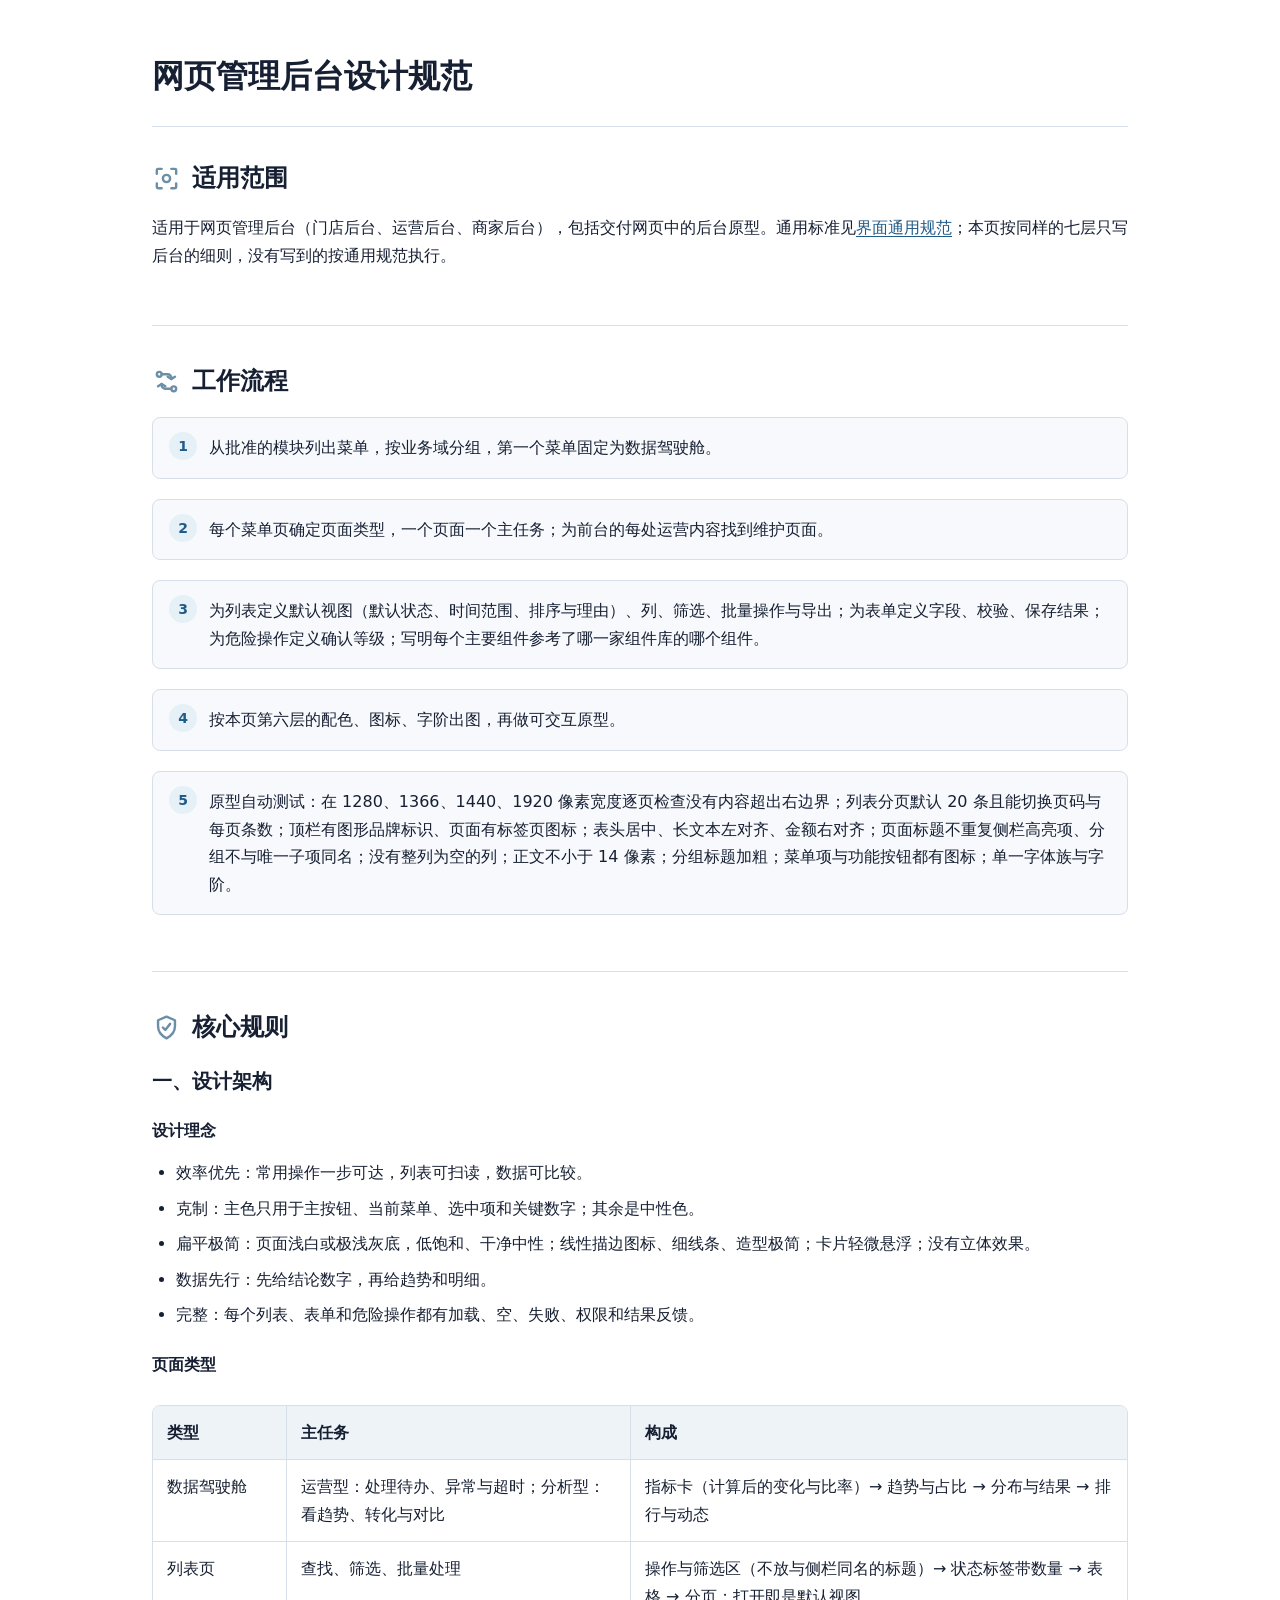
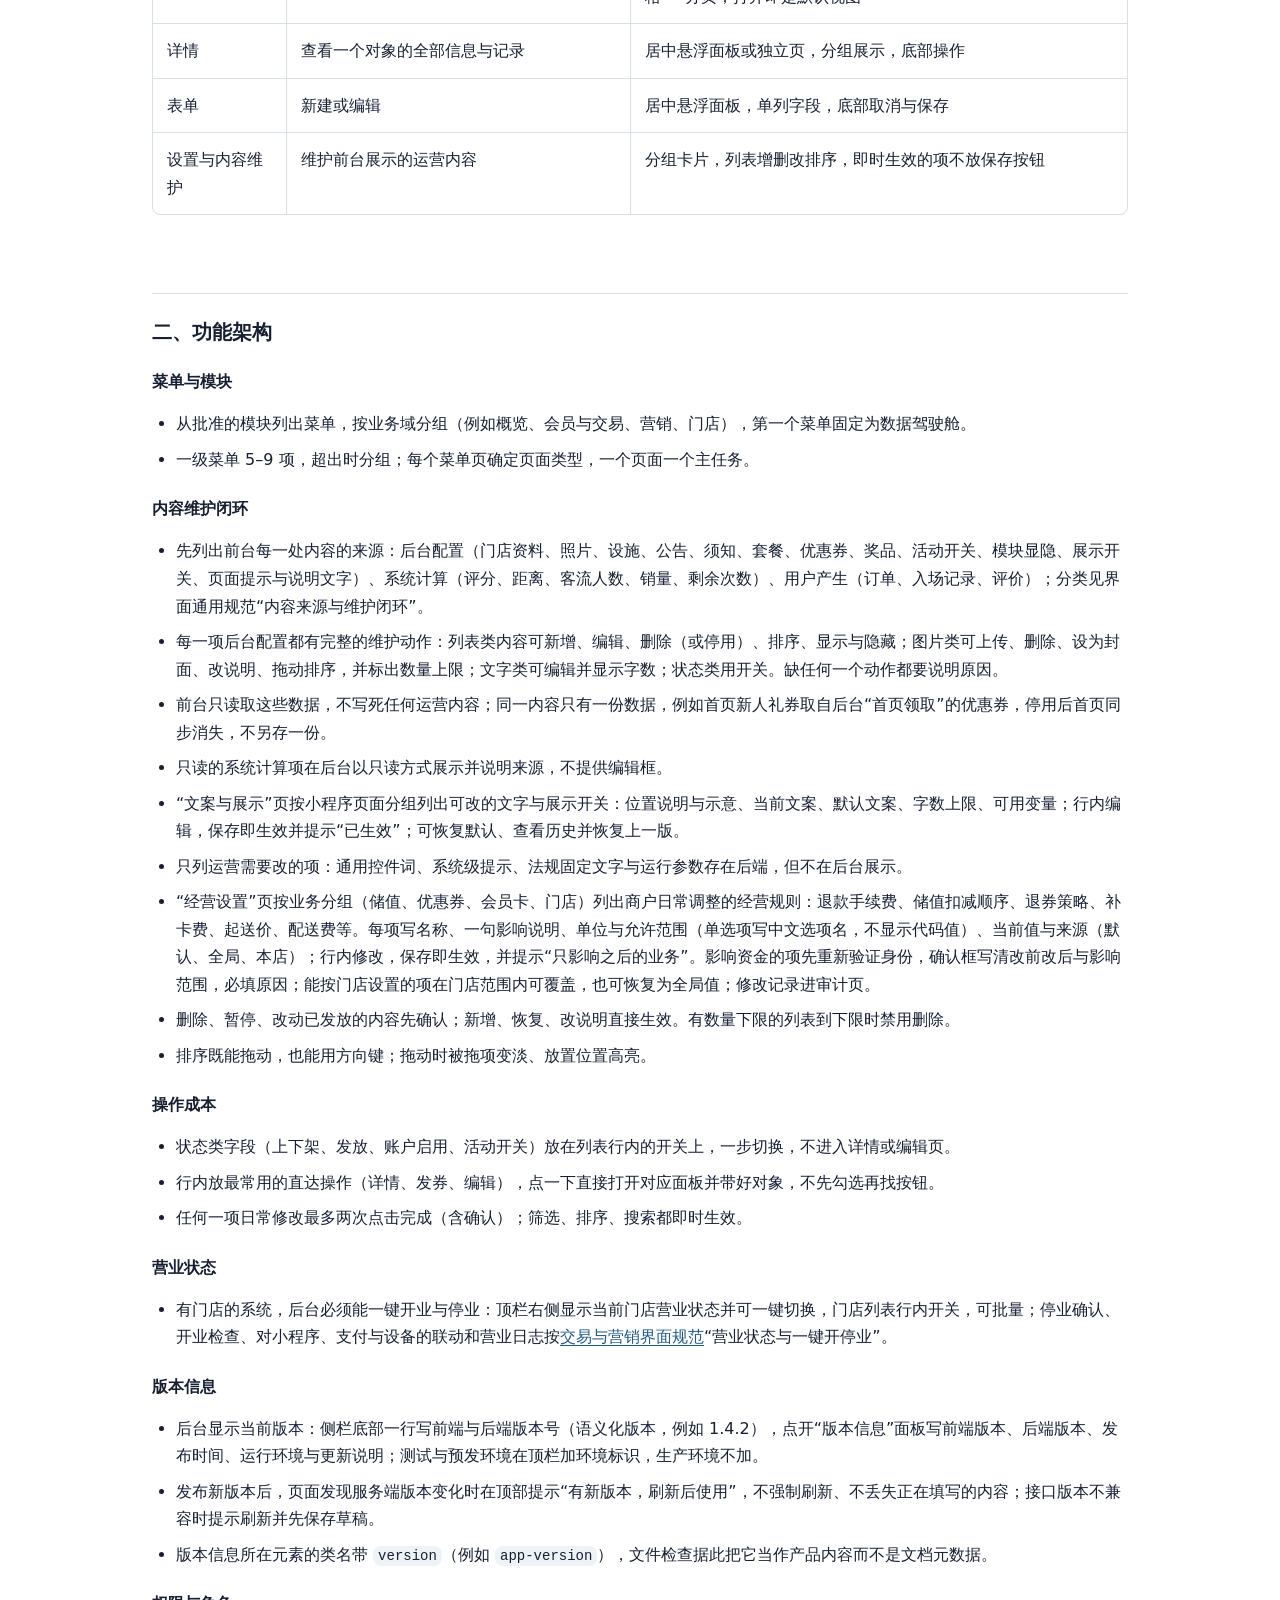
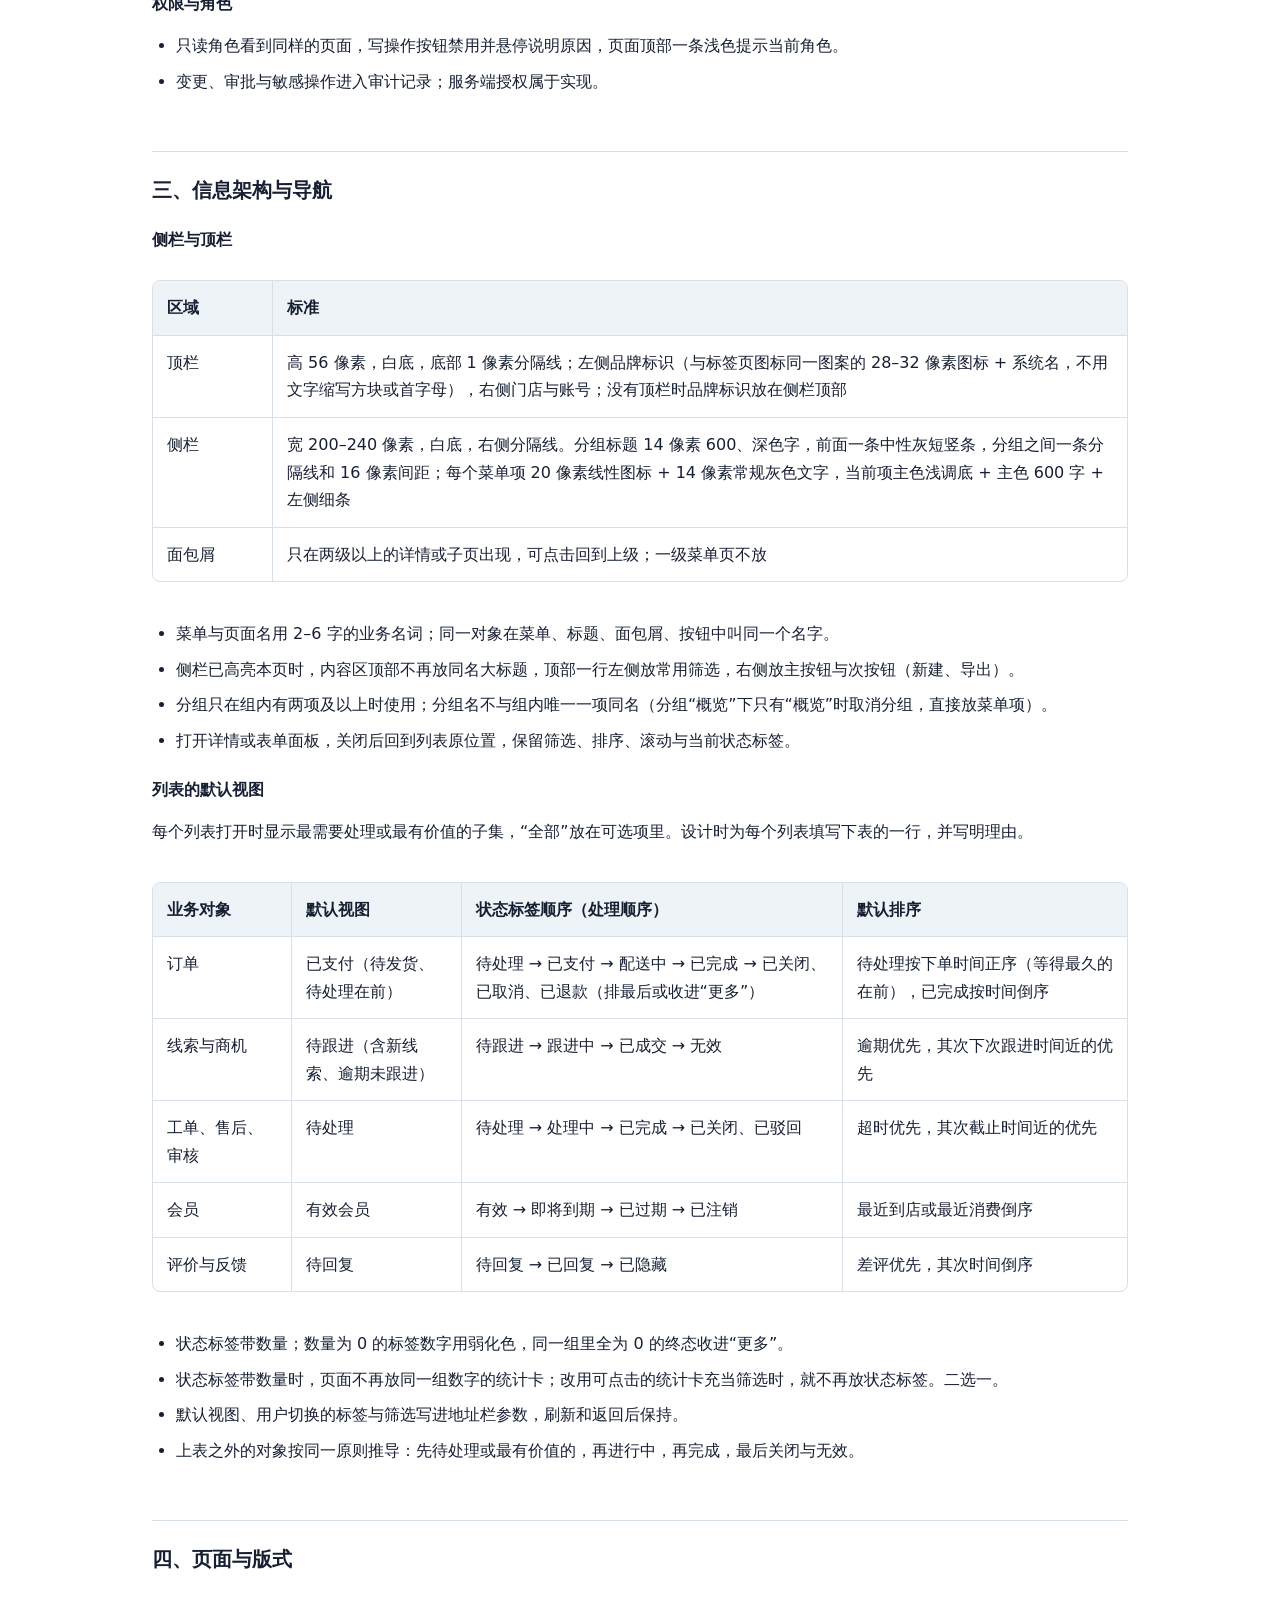
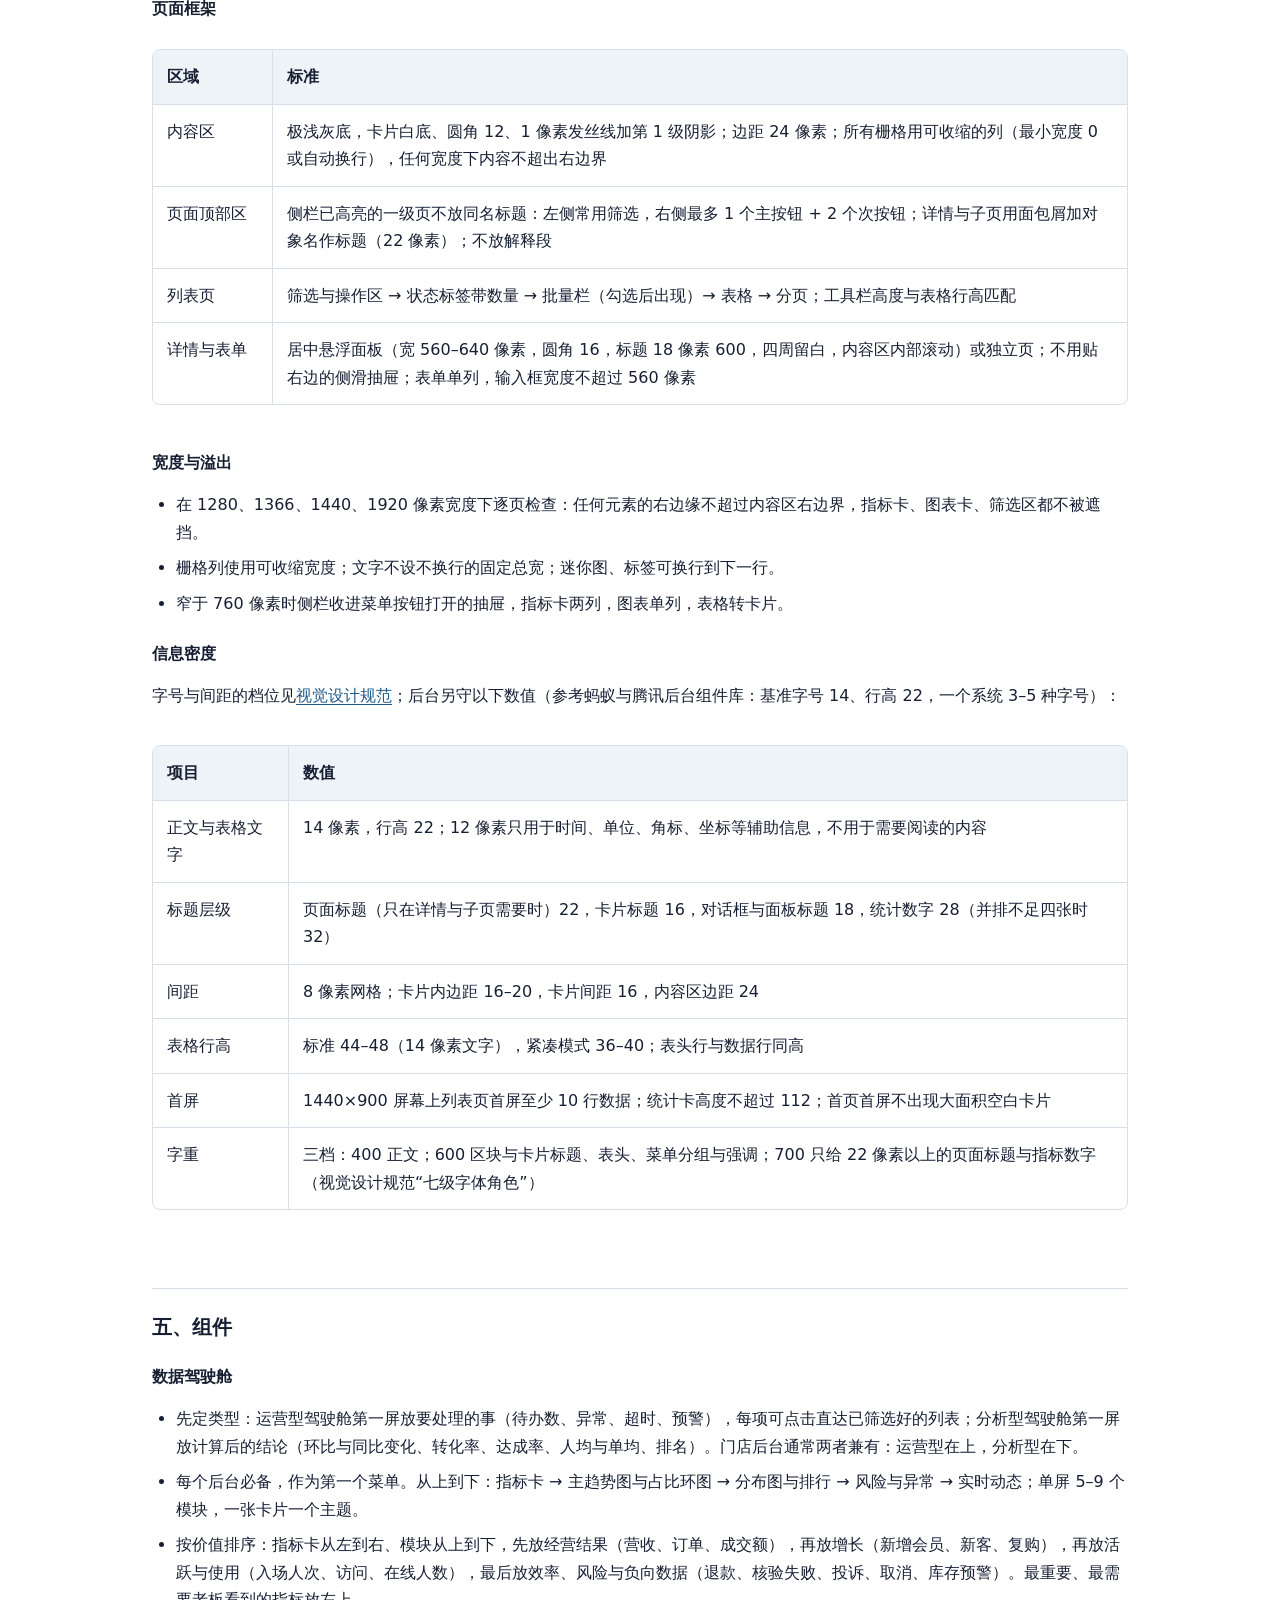
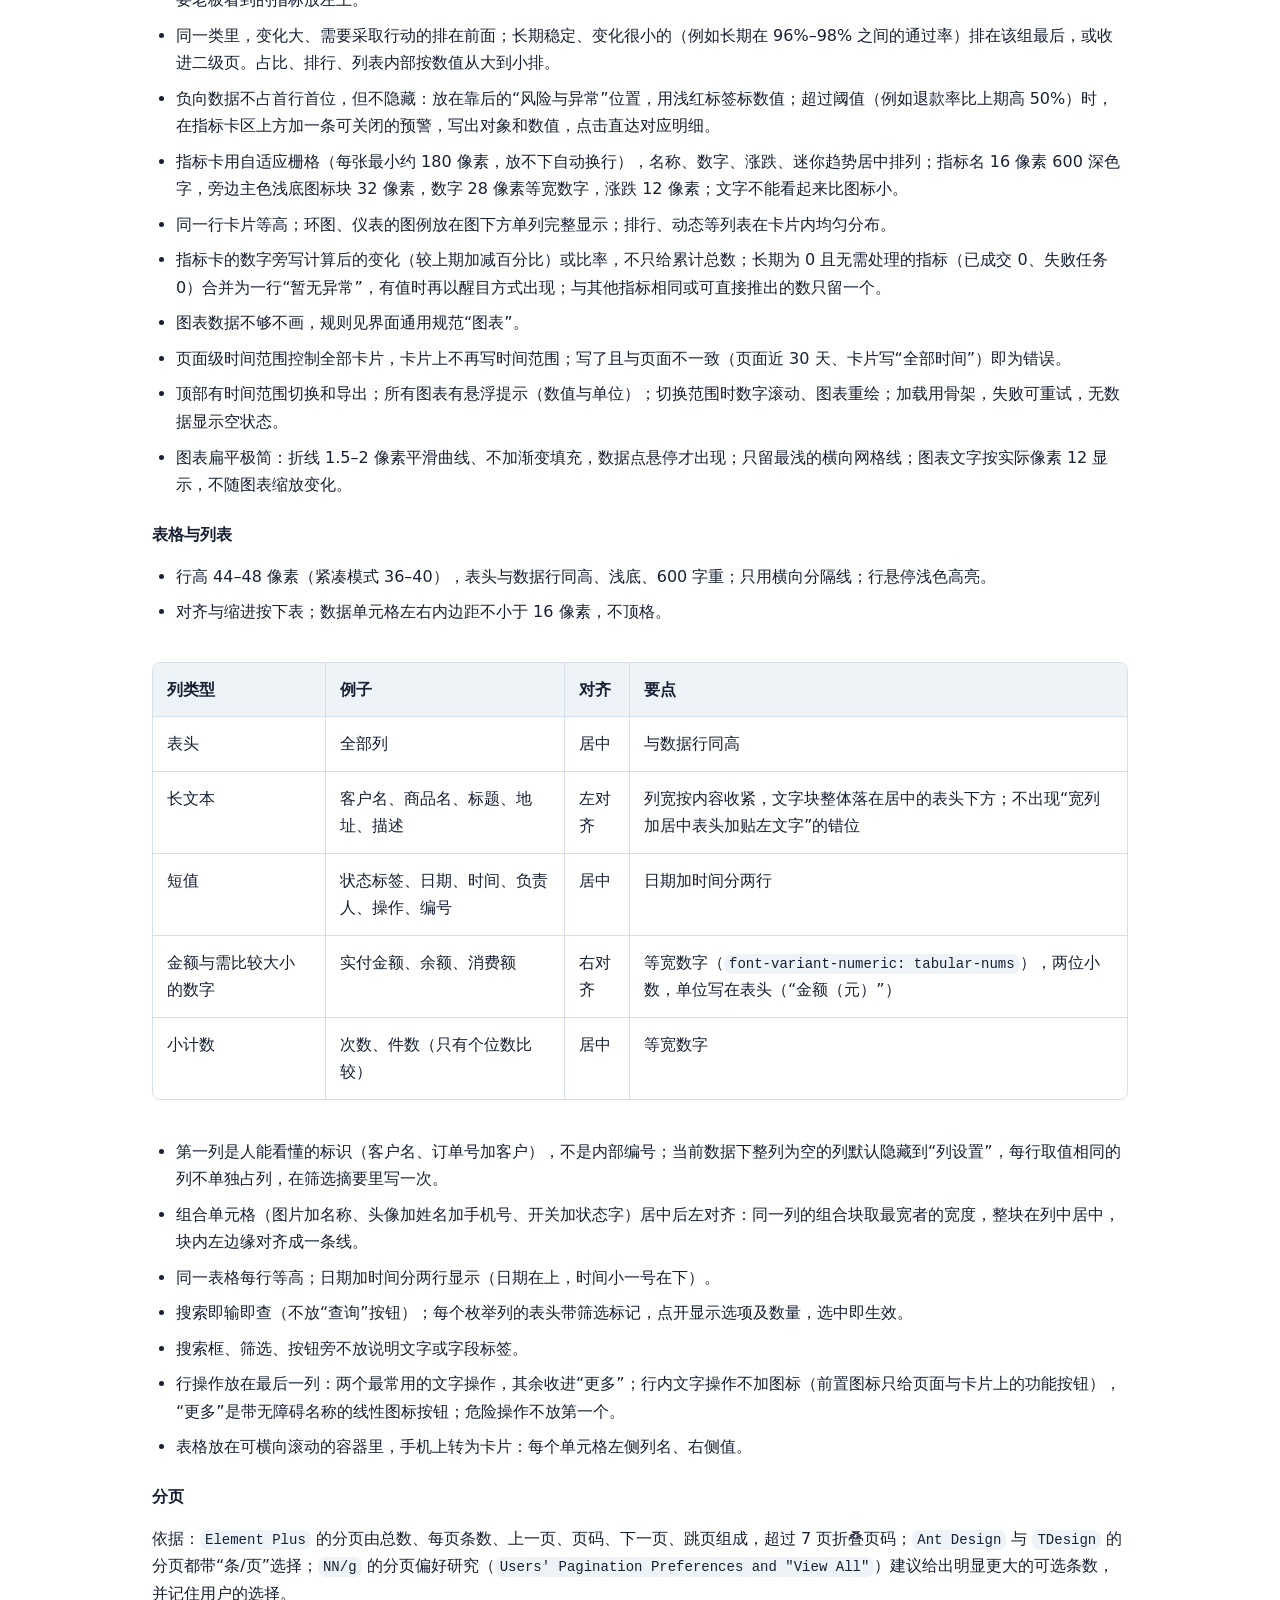
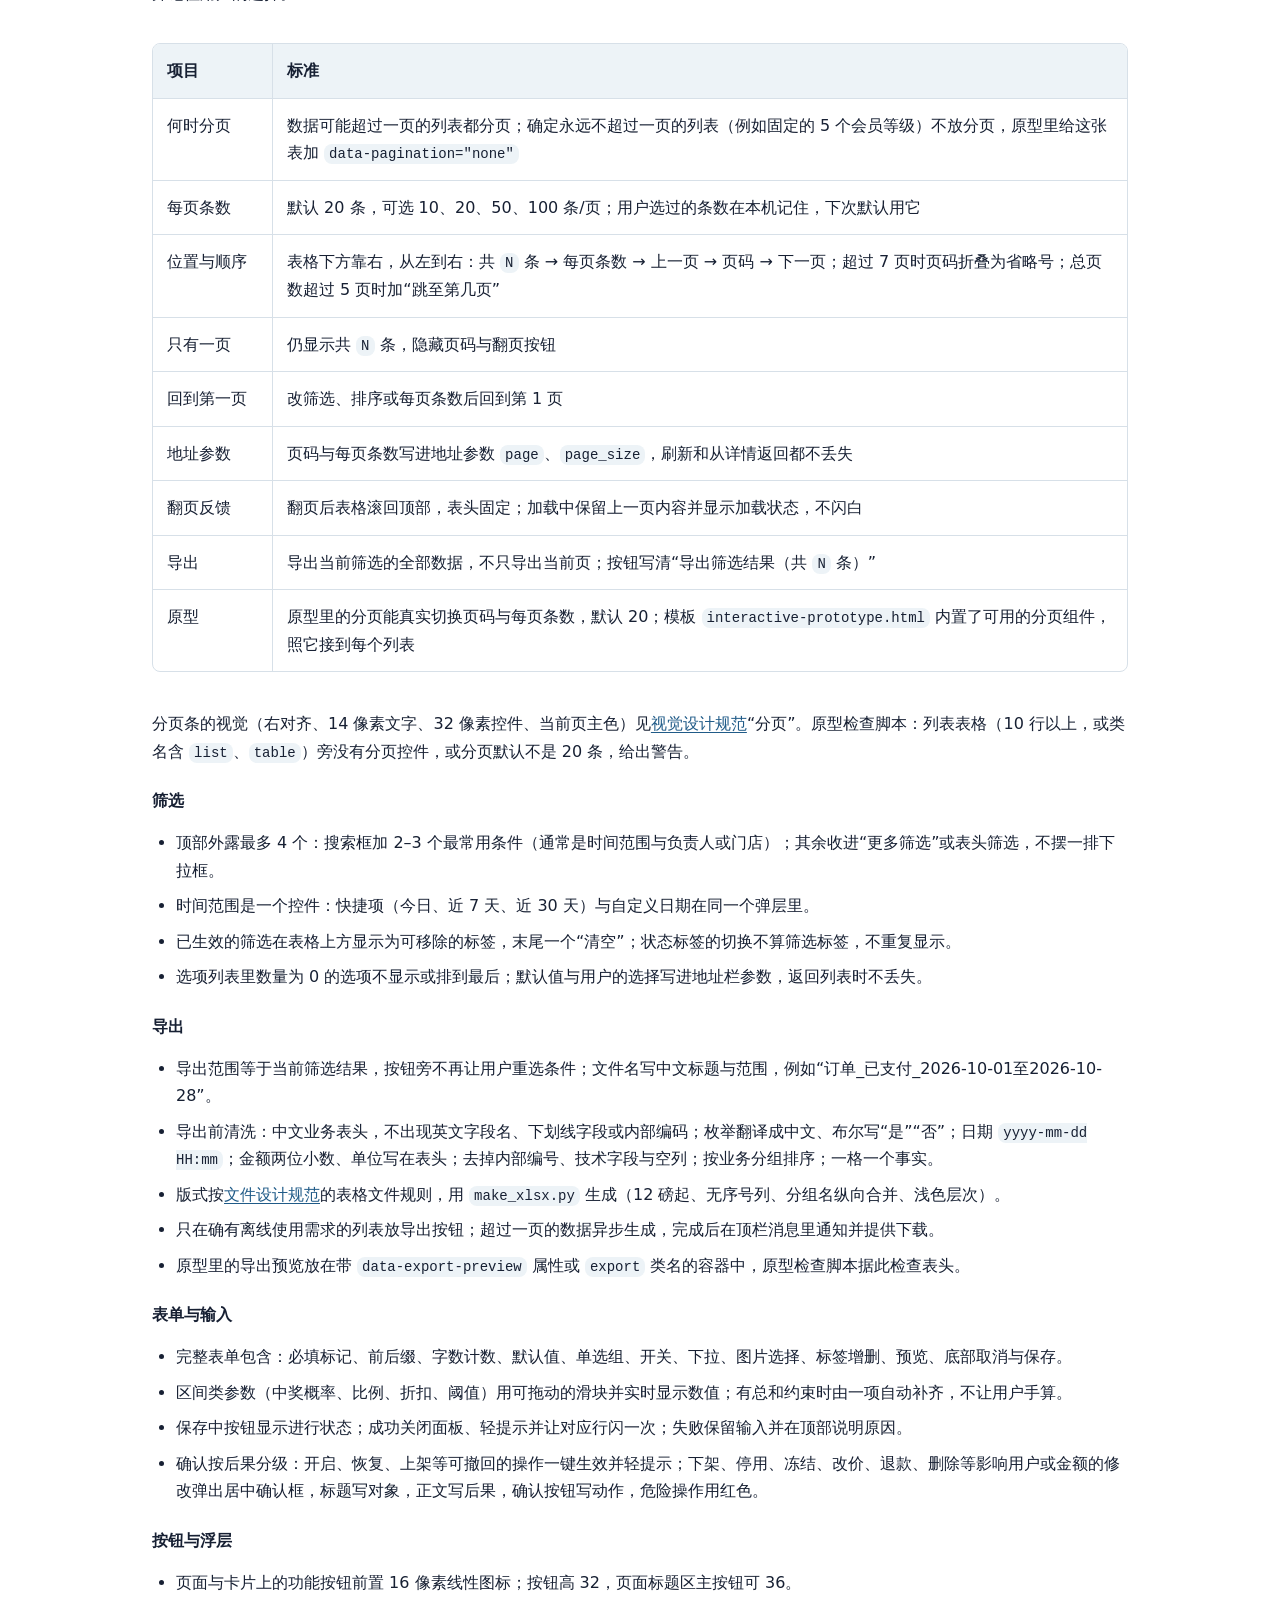
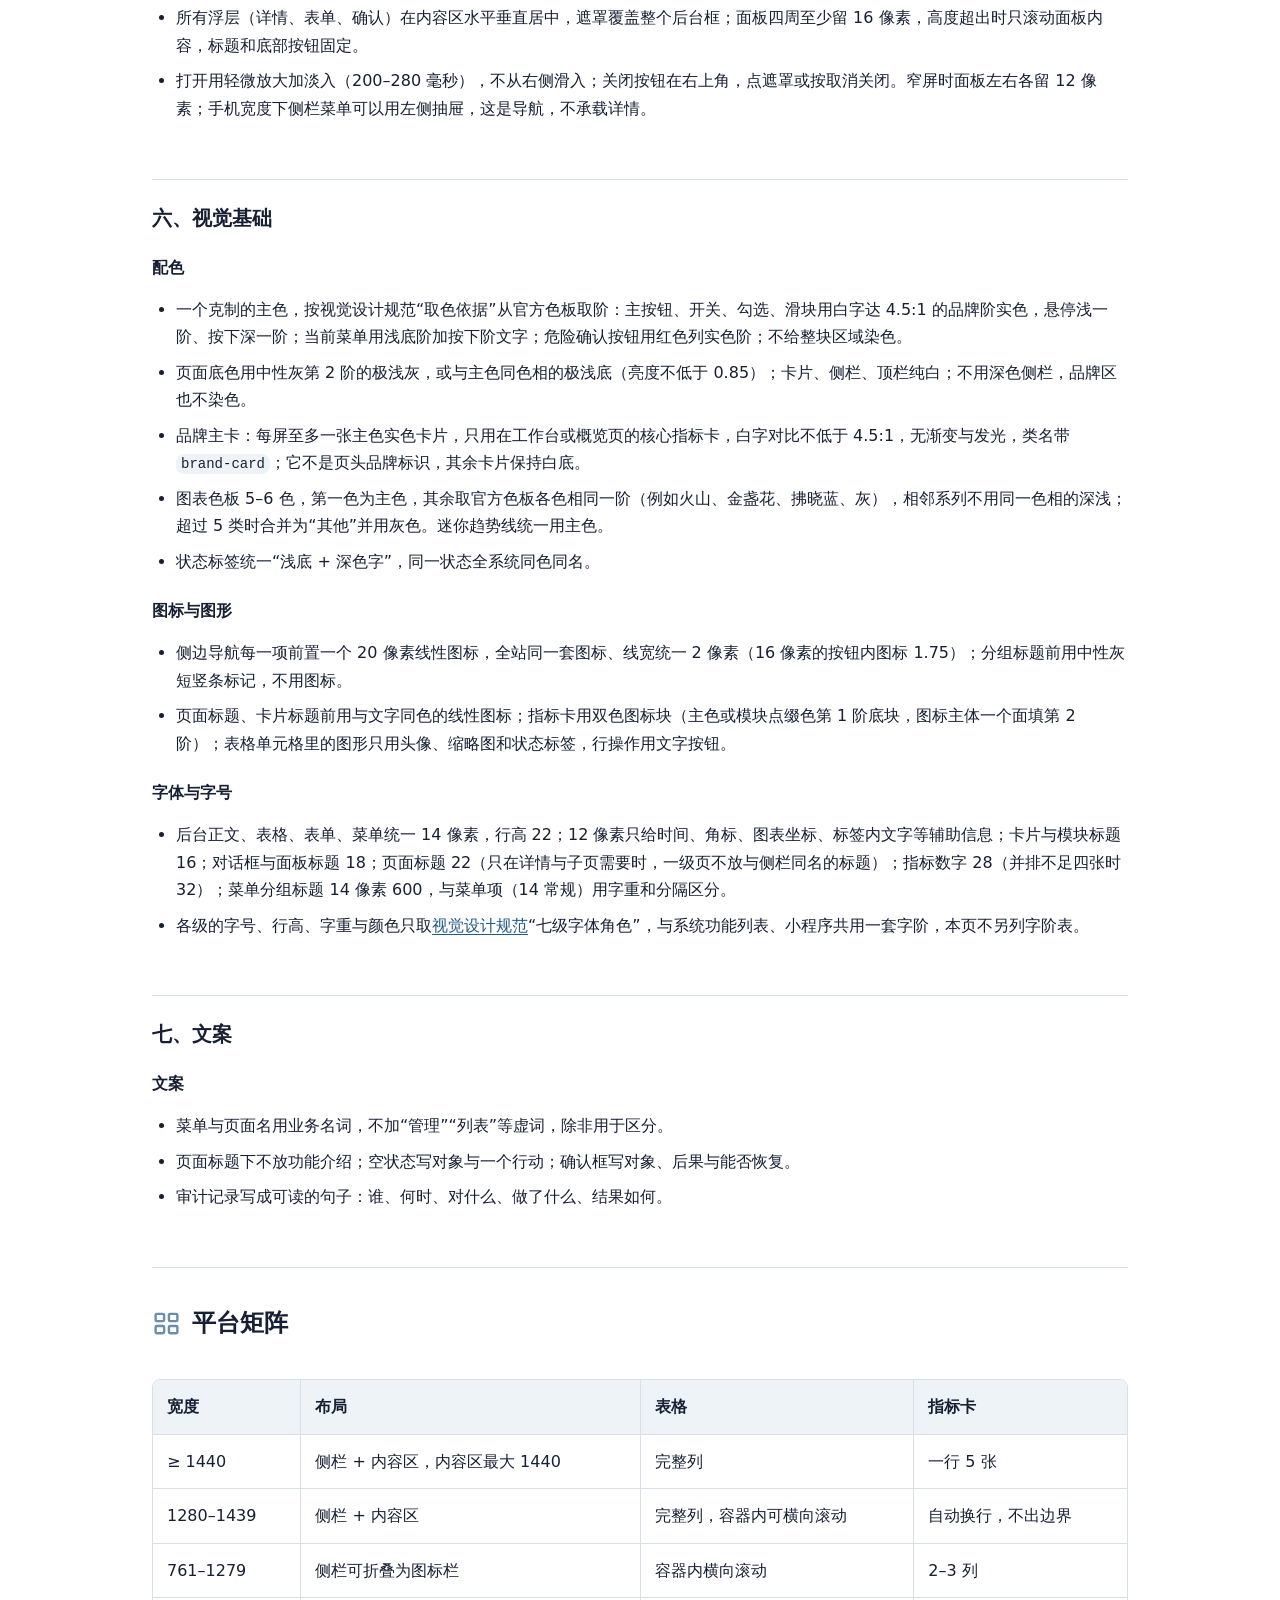
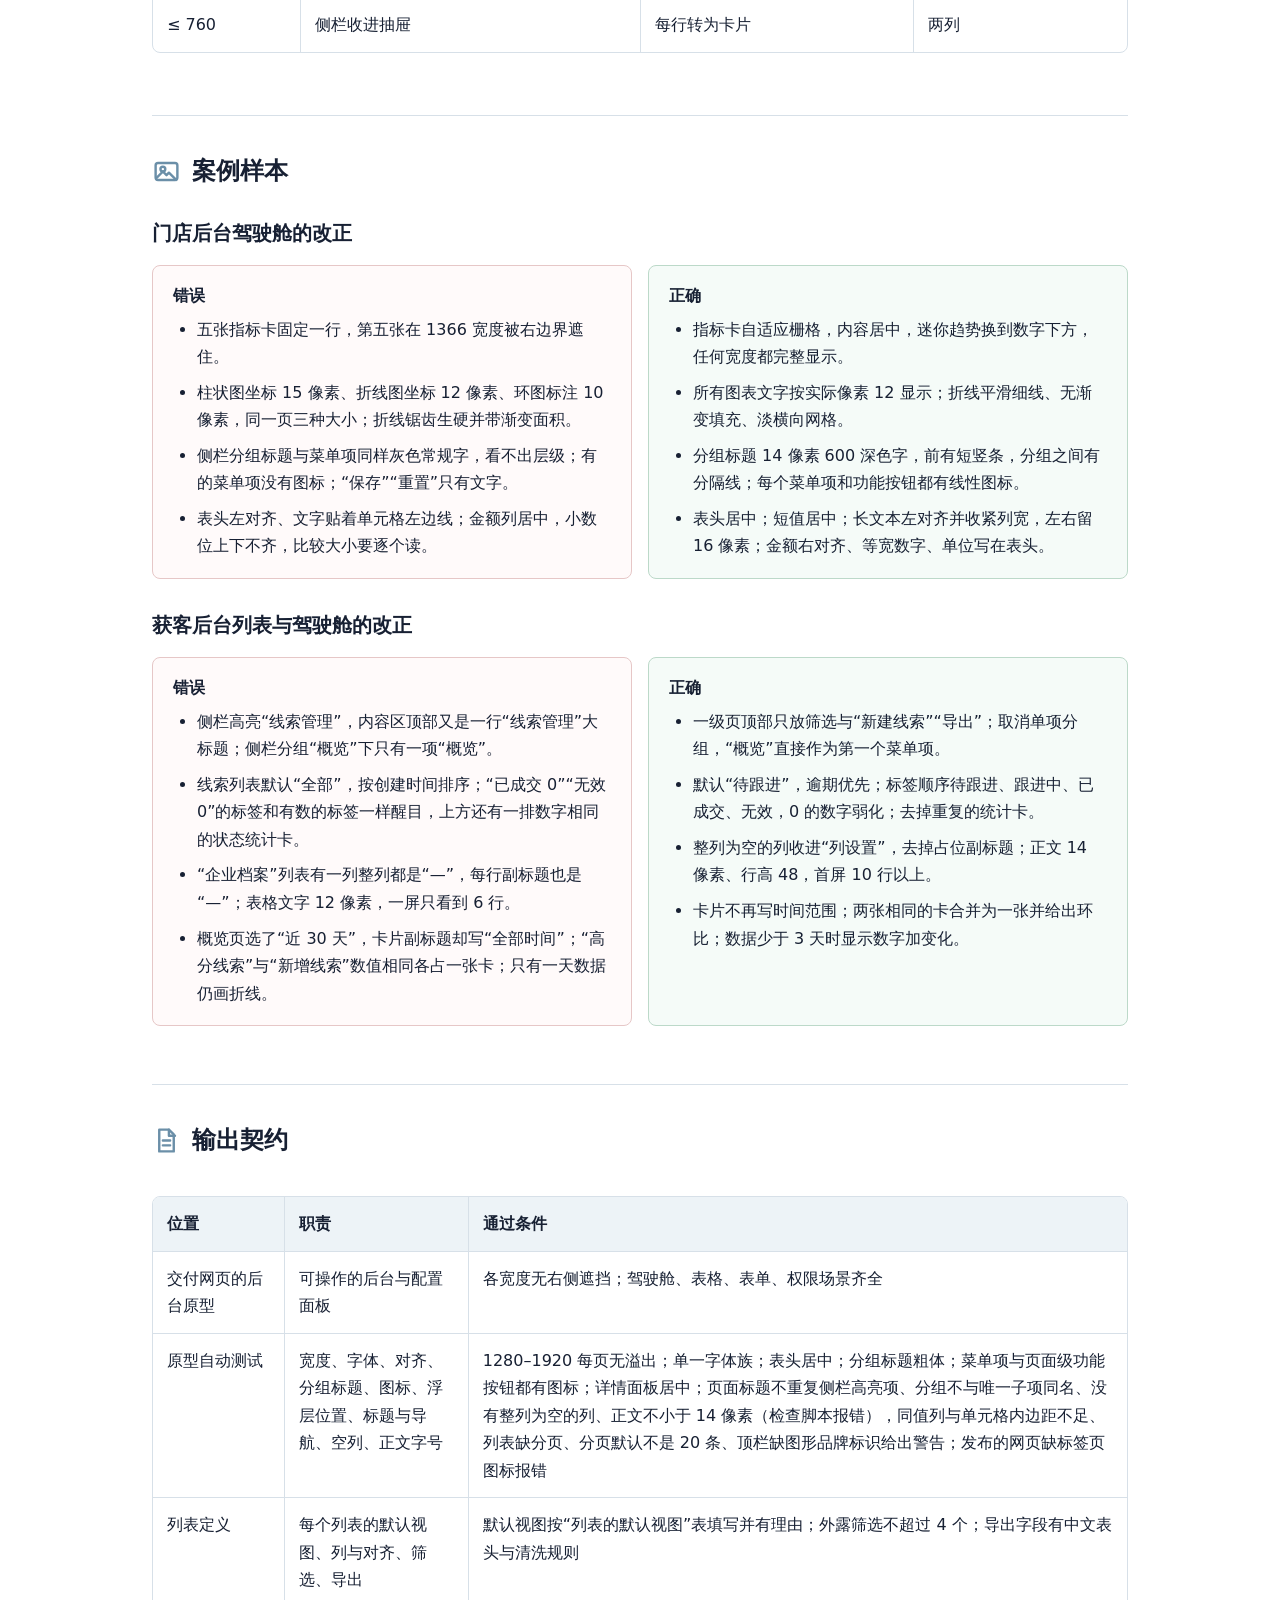
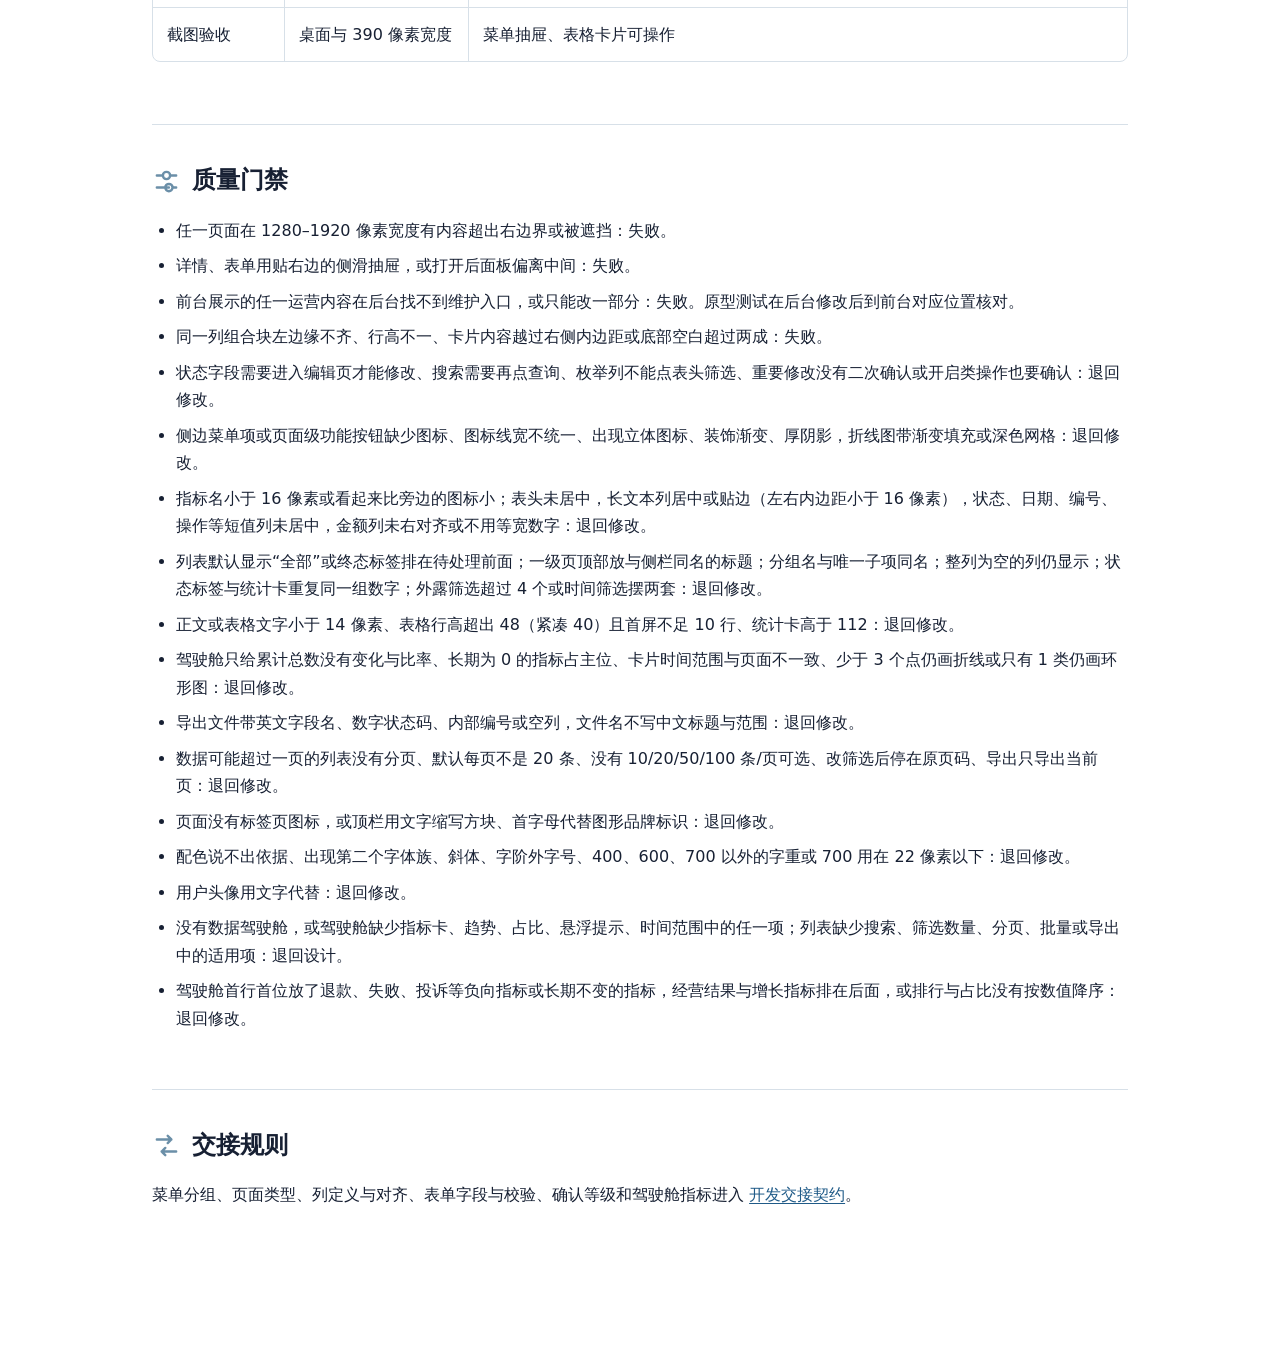
==== commit 3b5a19cf: "Business settings page in the admin; regular price beyond purchase limits The admin spec gains a bus" ====
--- a/references/admin-design.html
+++ b/references/admin-design.html
@@ -63,6 +63,7 @@
 <li>只读的系统计算项在后台以只读方式展示并说明来源，不提供编辑框。</li>
 <li>“文案与展示”页按小程序页面分组列出可改的文字与展示开关：位置说明与示意、当前文案、默认文案、字数上限、可用变量；行内编辑，保存即生效并提示“已生效”；可恢复默认、查看历史并恢复上一版。</li>
 <li>只列运营需要改的项：通用控件词、系统级提示、法规固定文字与运行参数存在后端，但不在后台展示。</li>
+<li>“经营设置”页按业务分组（储值、优惠券、会员卡、门店）列出商户日常调整的经营规则：退款手续费、储值扣减顺序、退券策略、补卡费、起送价、配送费等。每项写名称、一句影响说明、单位与允许范围（单选项写中文选项名，不显示代码值）、当前值与来源（默认、全局、本店）；行内修改，保存即生效，并提示“只影响之后的业务”。影响资金的项先重新验证身份，确认框写清改前改后与影响范围，必填原因；能按门店设置的项在门店范围内可覆盖，也可恢复为全局值；修改记录进审计页。</li>
 <li>删除、暂停、改动已发放的内容先确认；新增、恢复、改说明直接生效。有数量下限的列表到下限时禁用删除。</li>
 <li>排序既能拖动，也能用方向键；拖动时被拖项变淡、放置位置高亮。</li>
 </ul>
